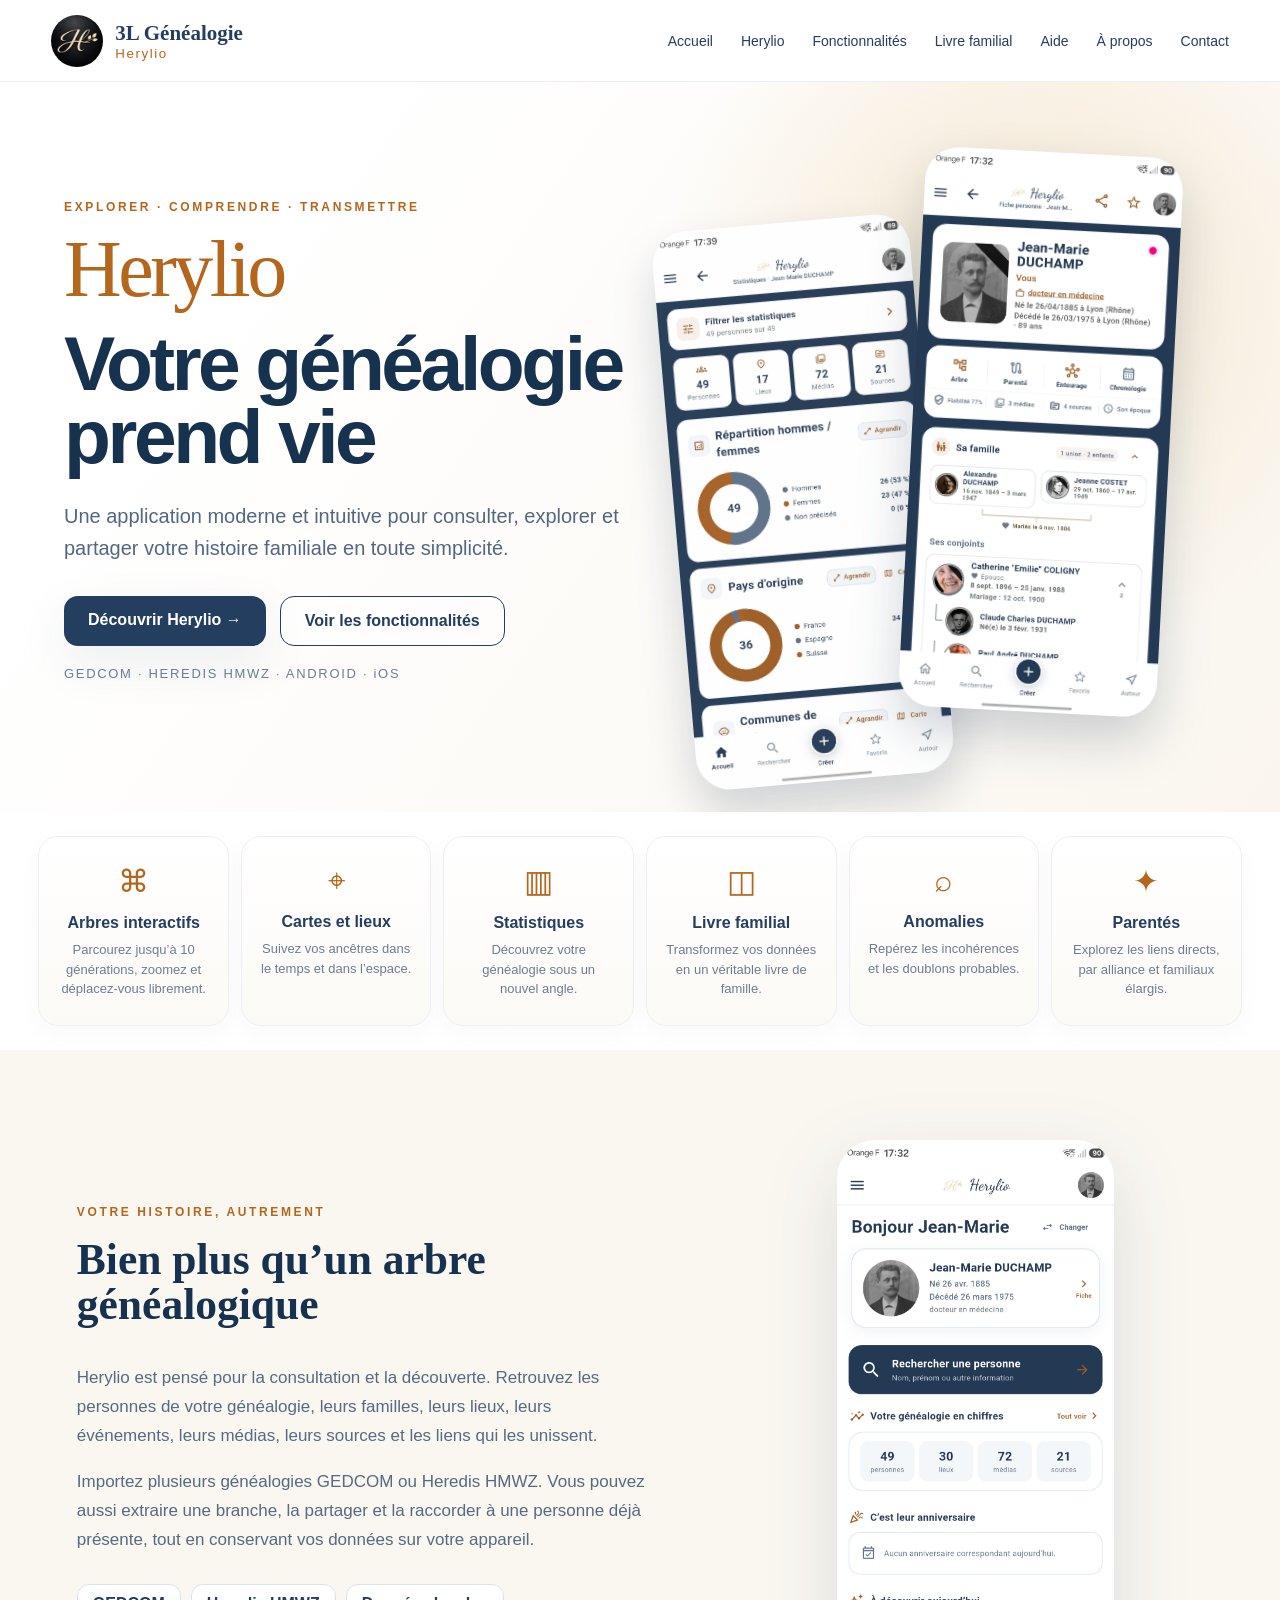
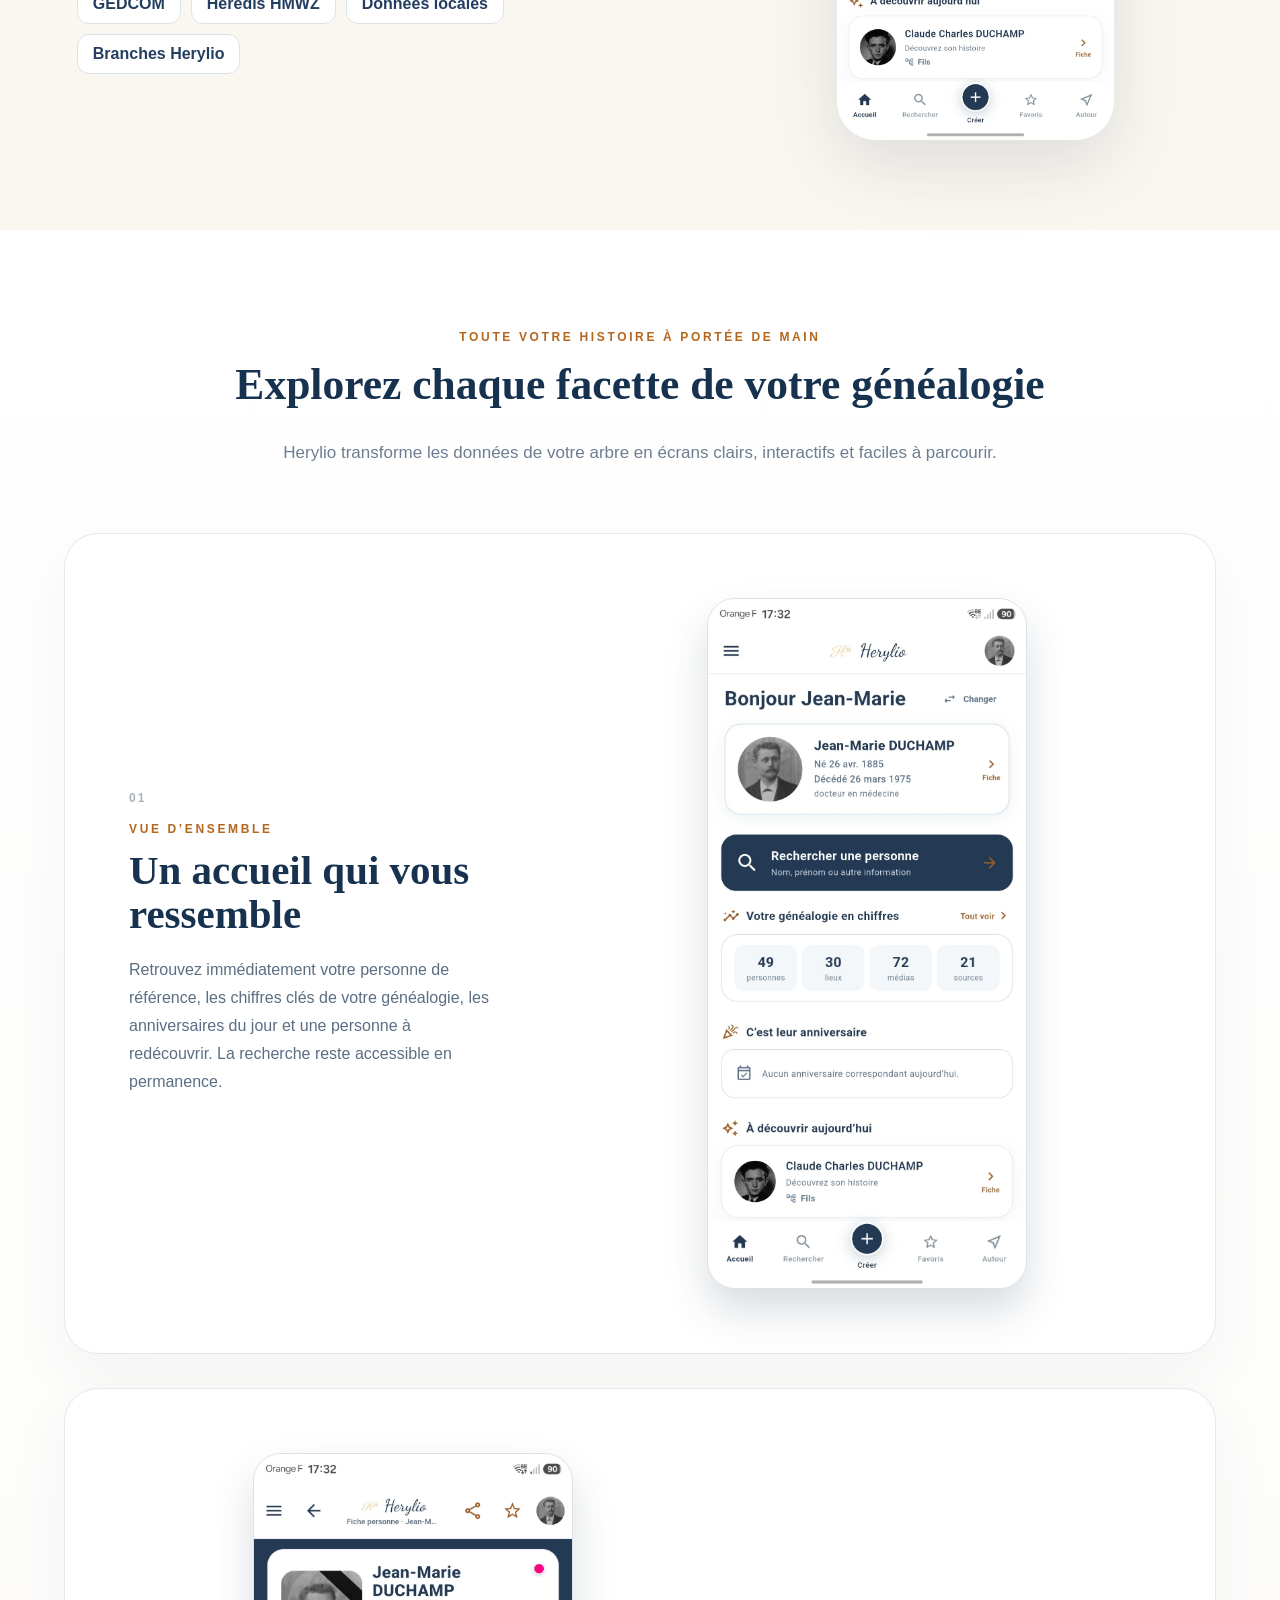
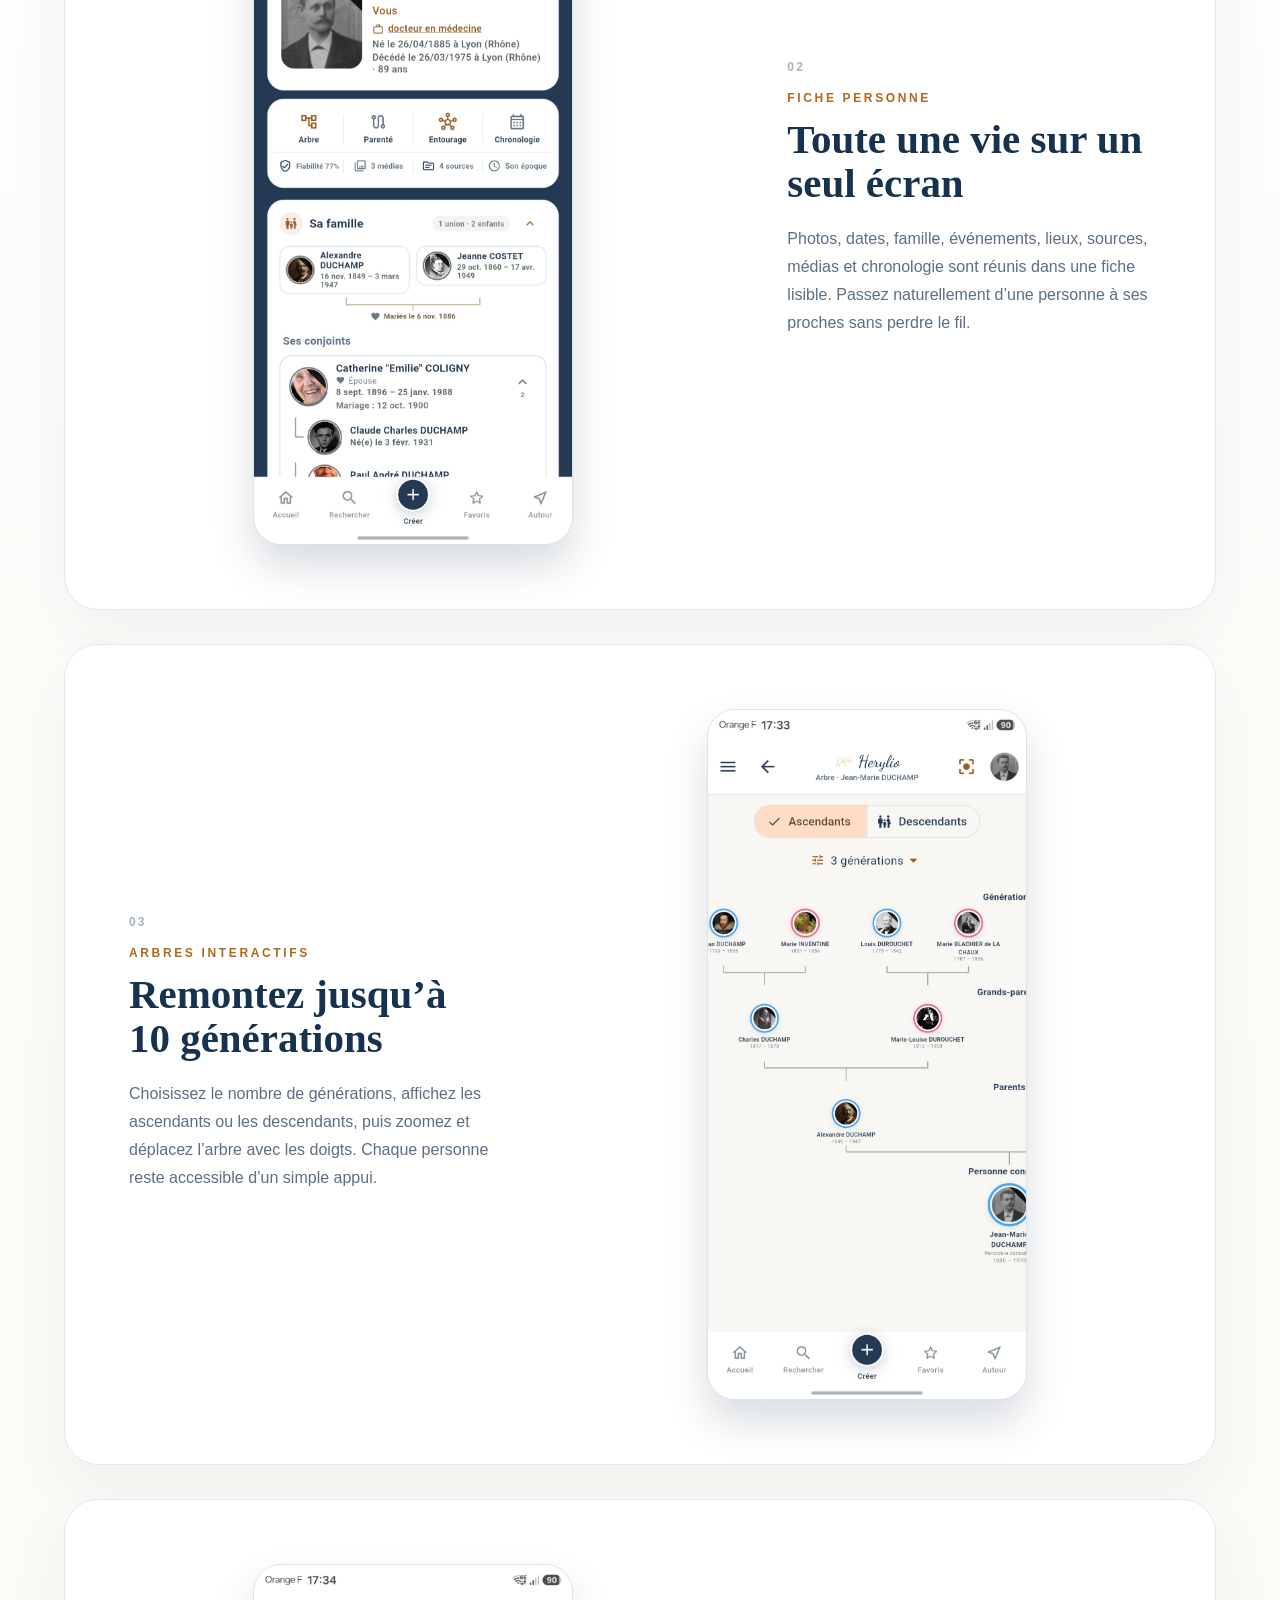
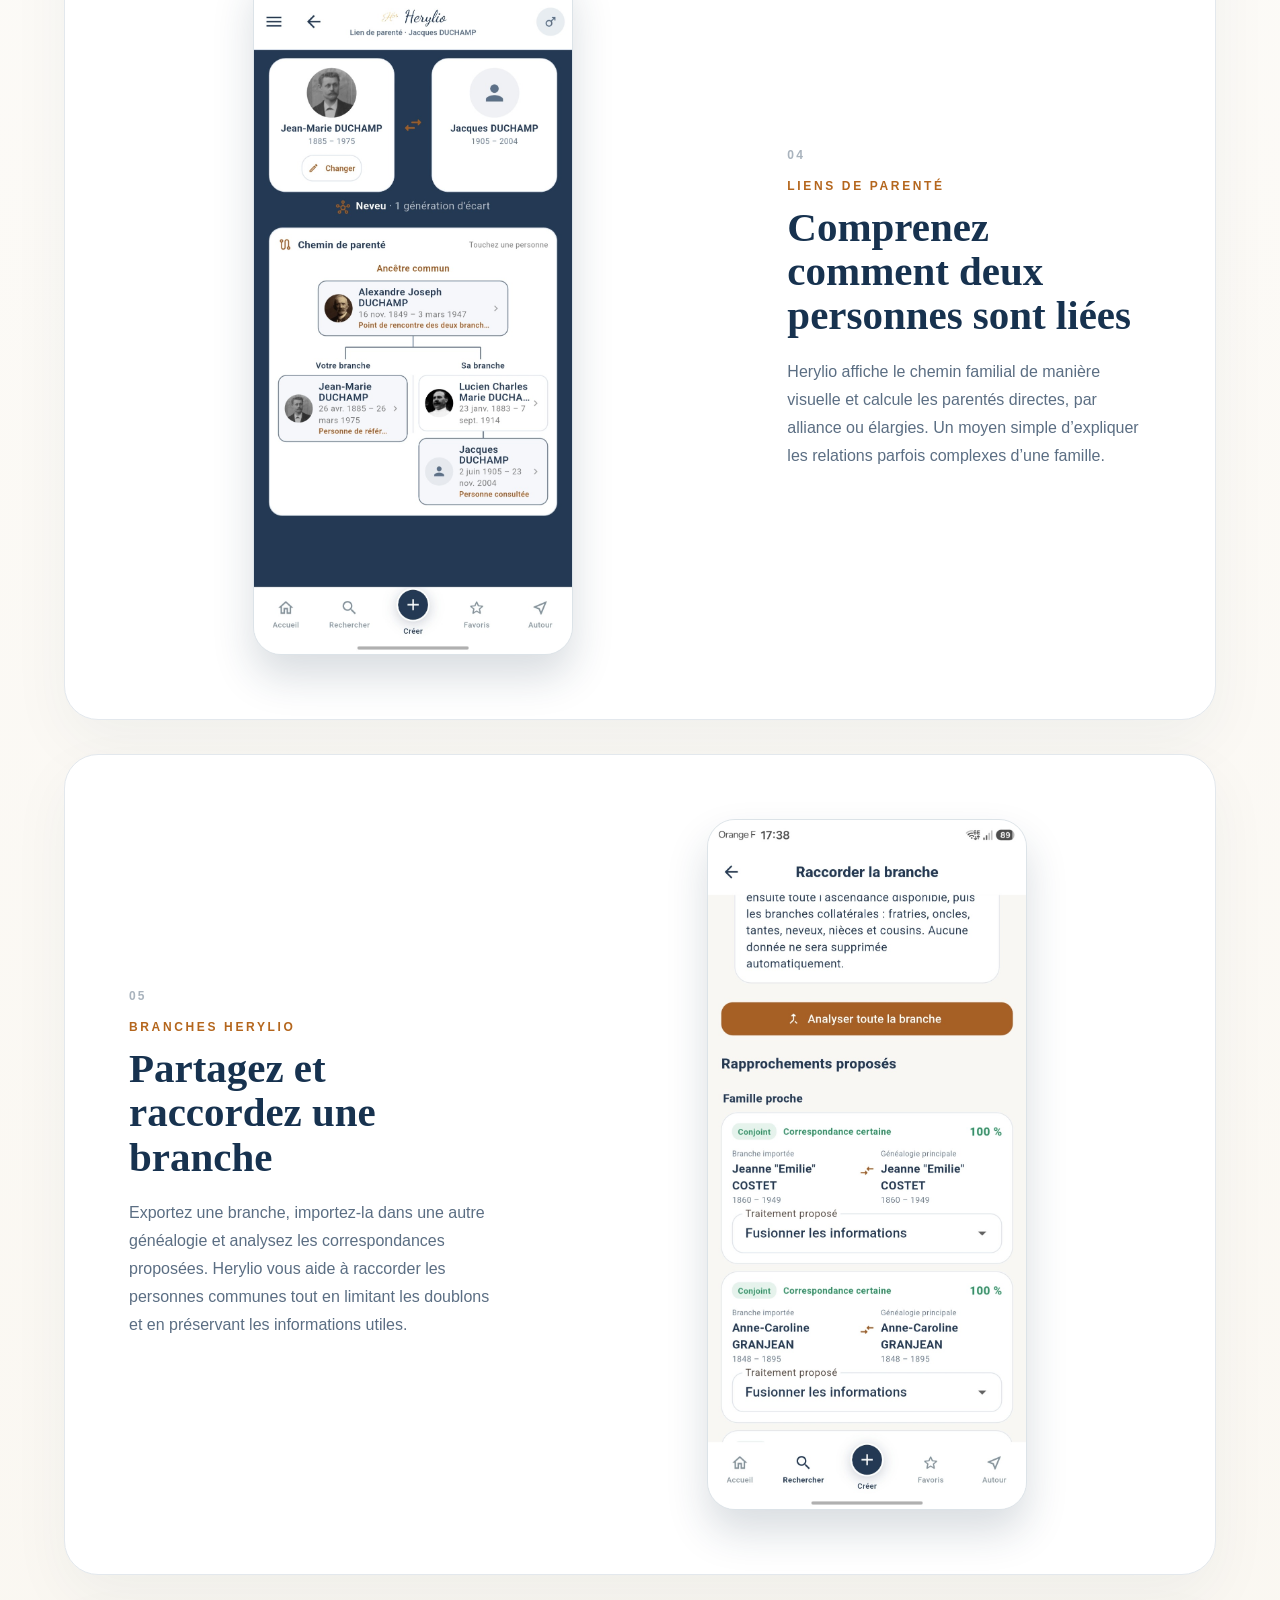
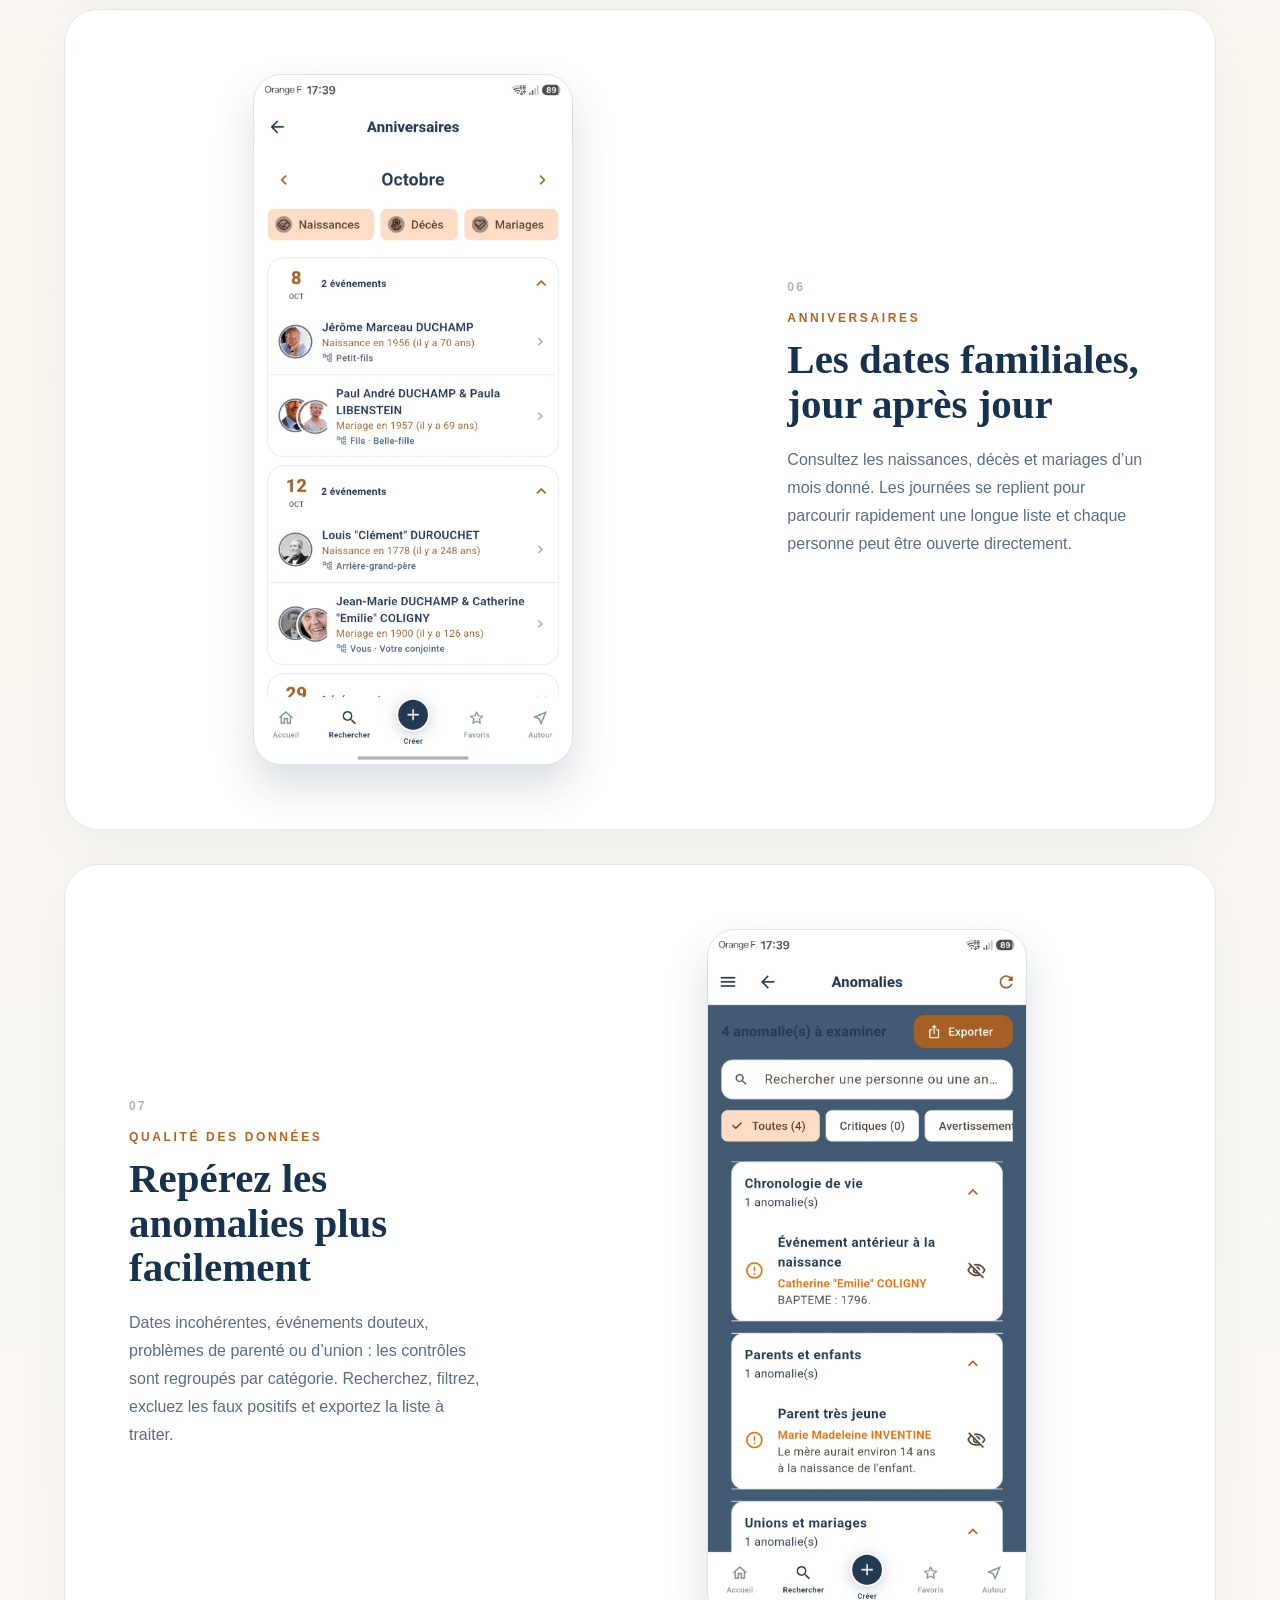
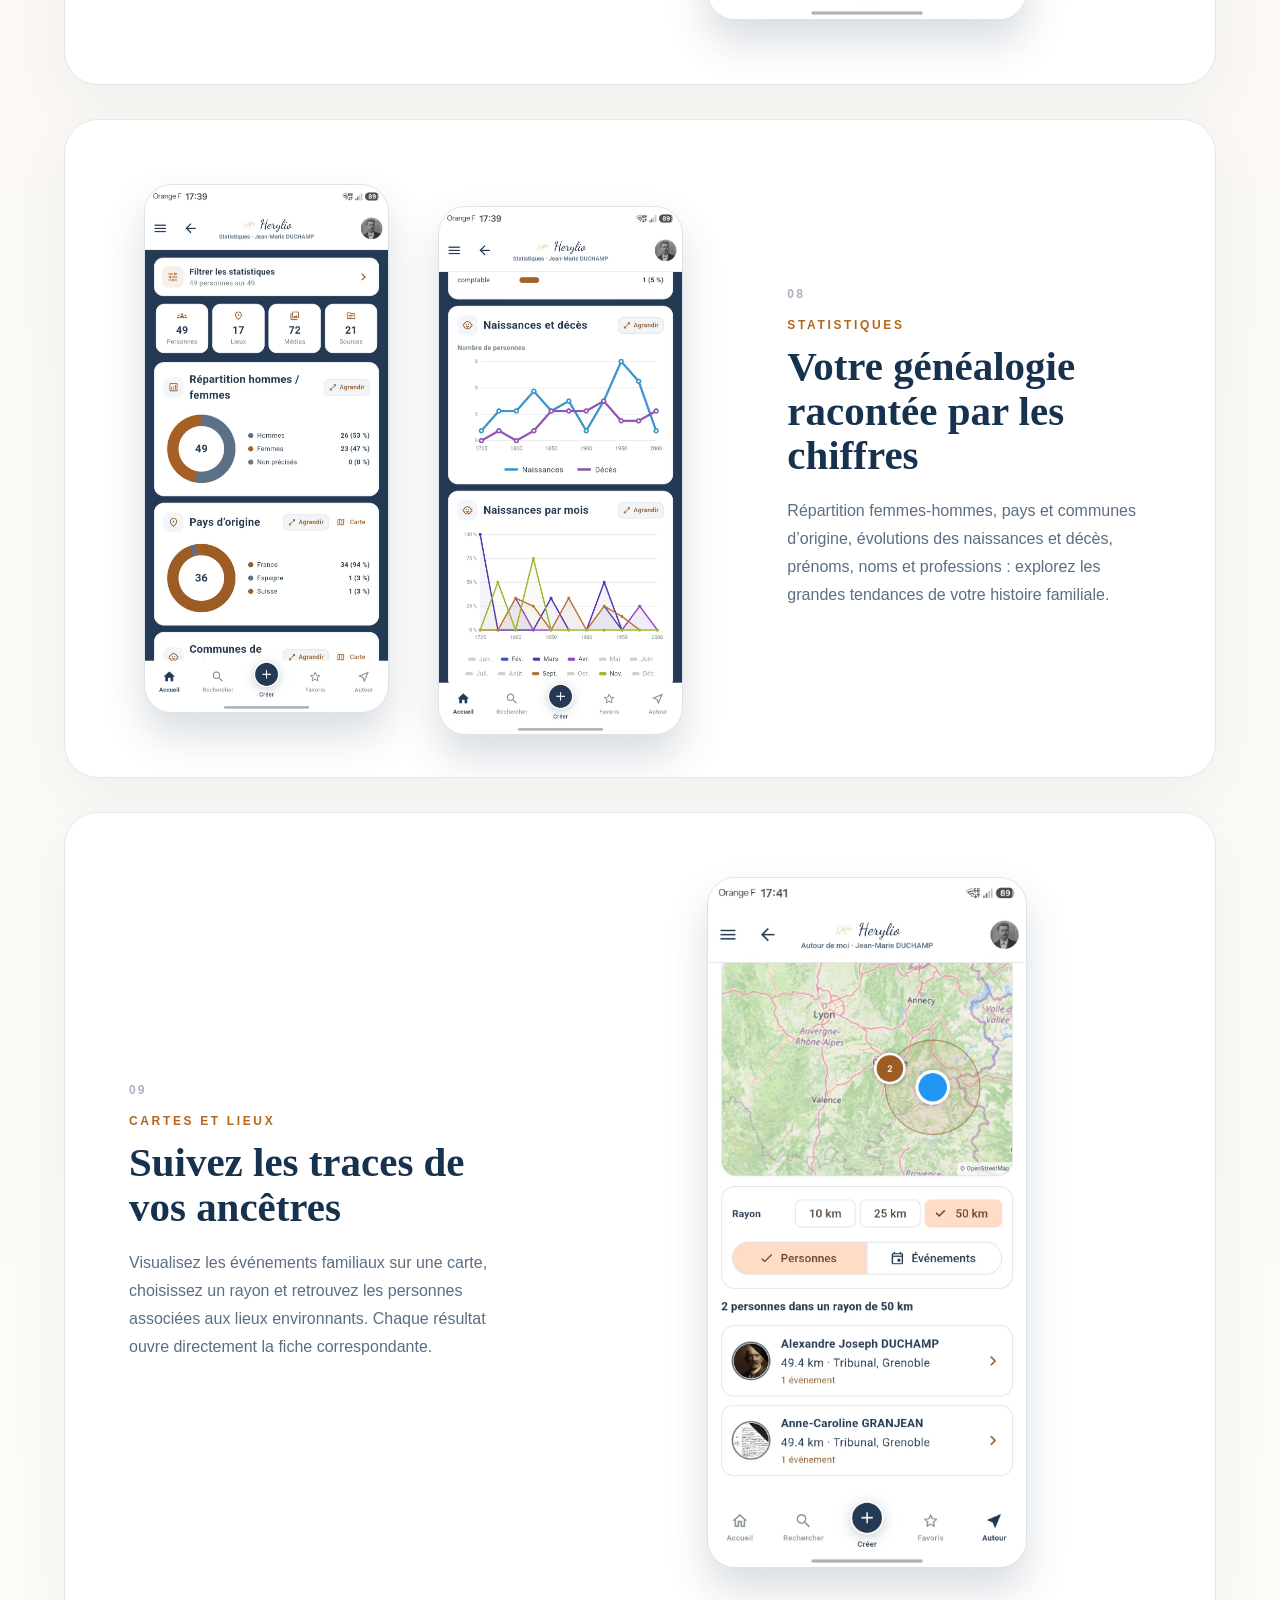
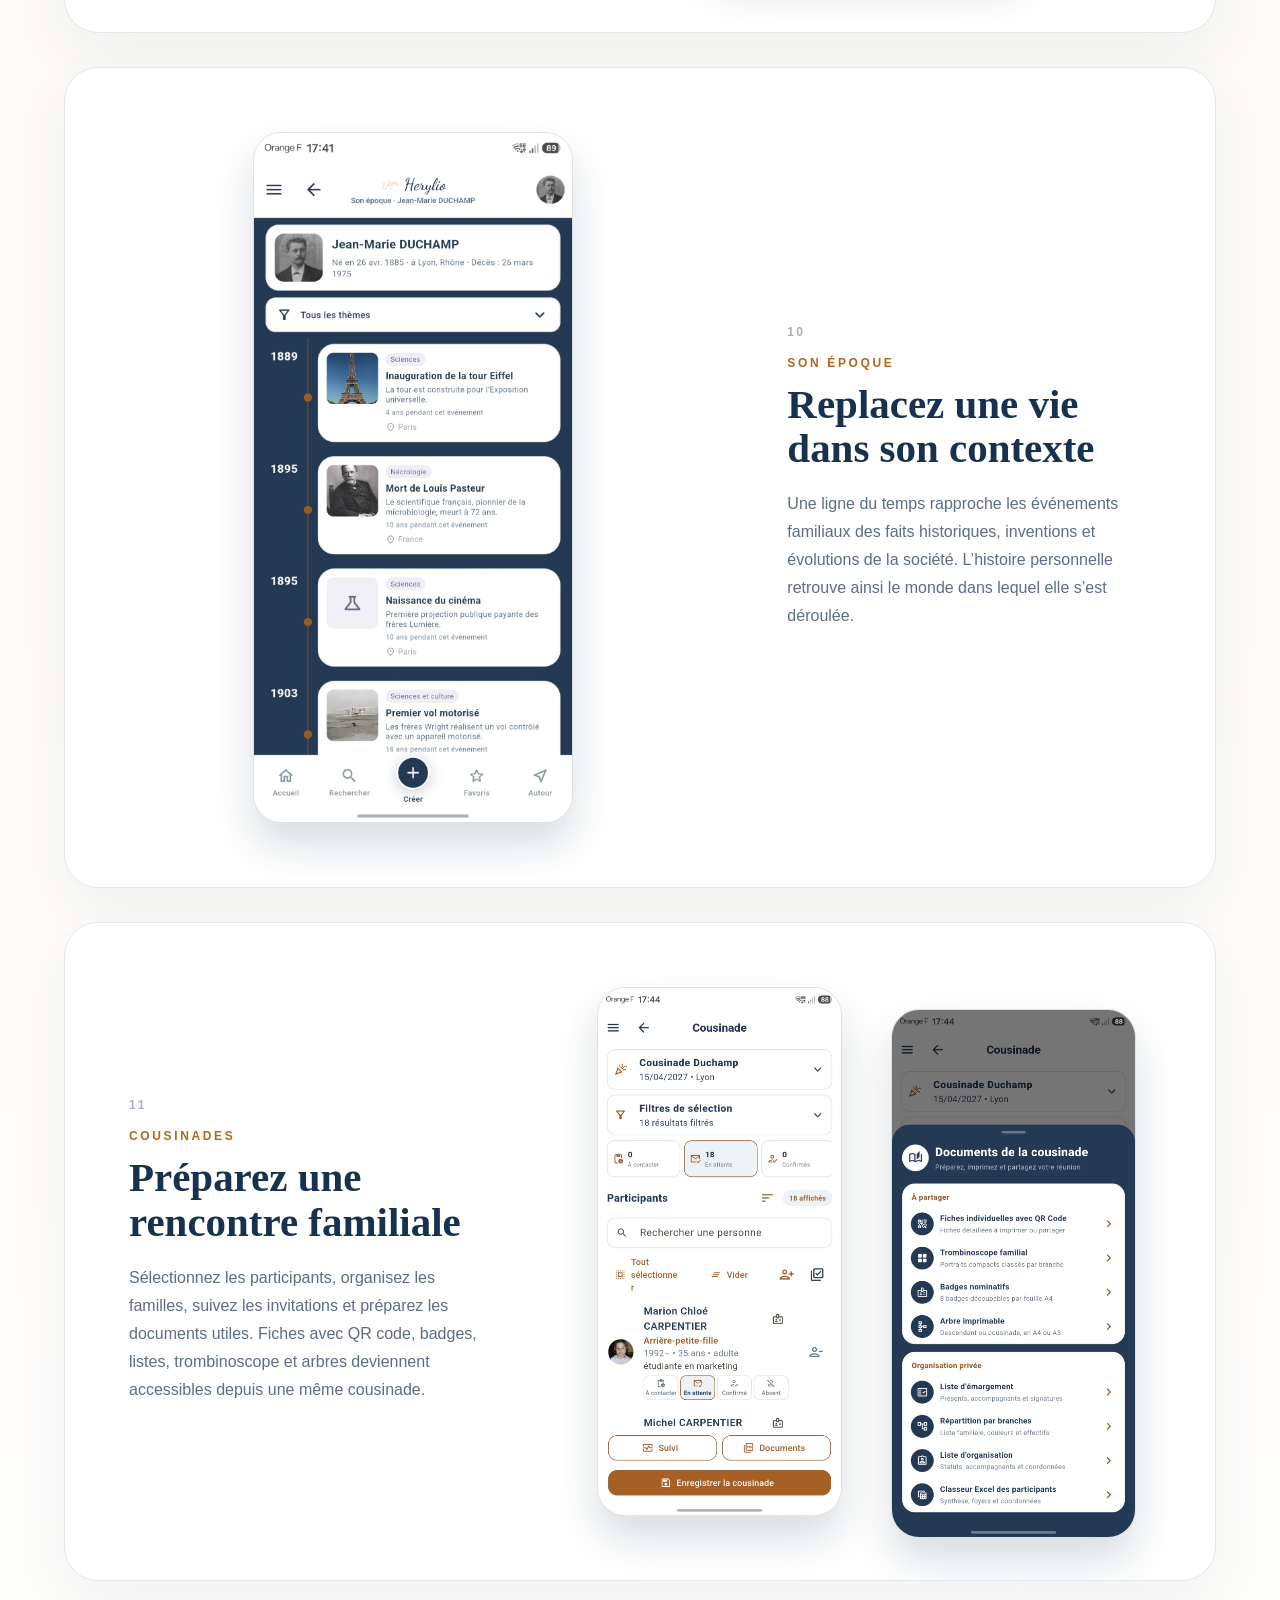
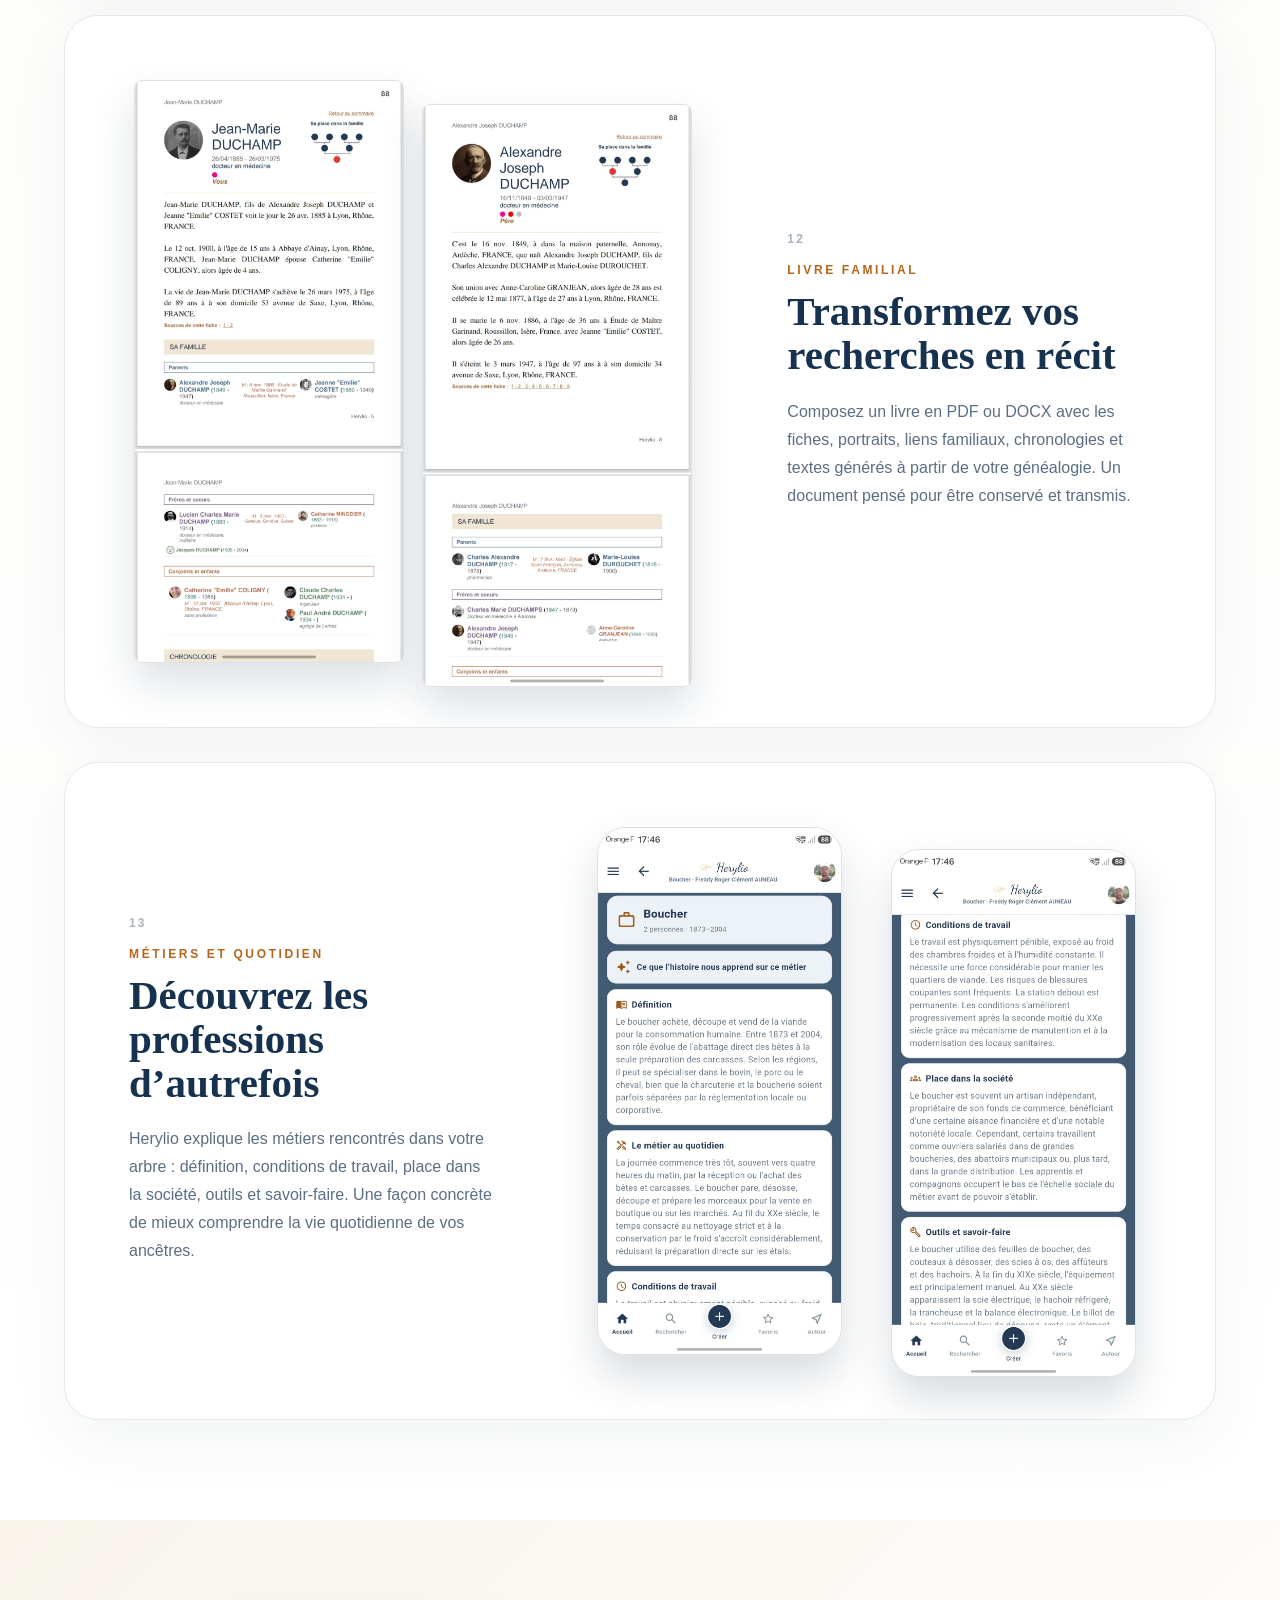
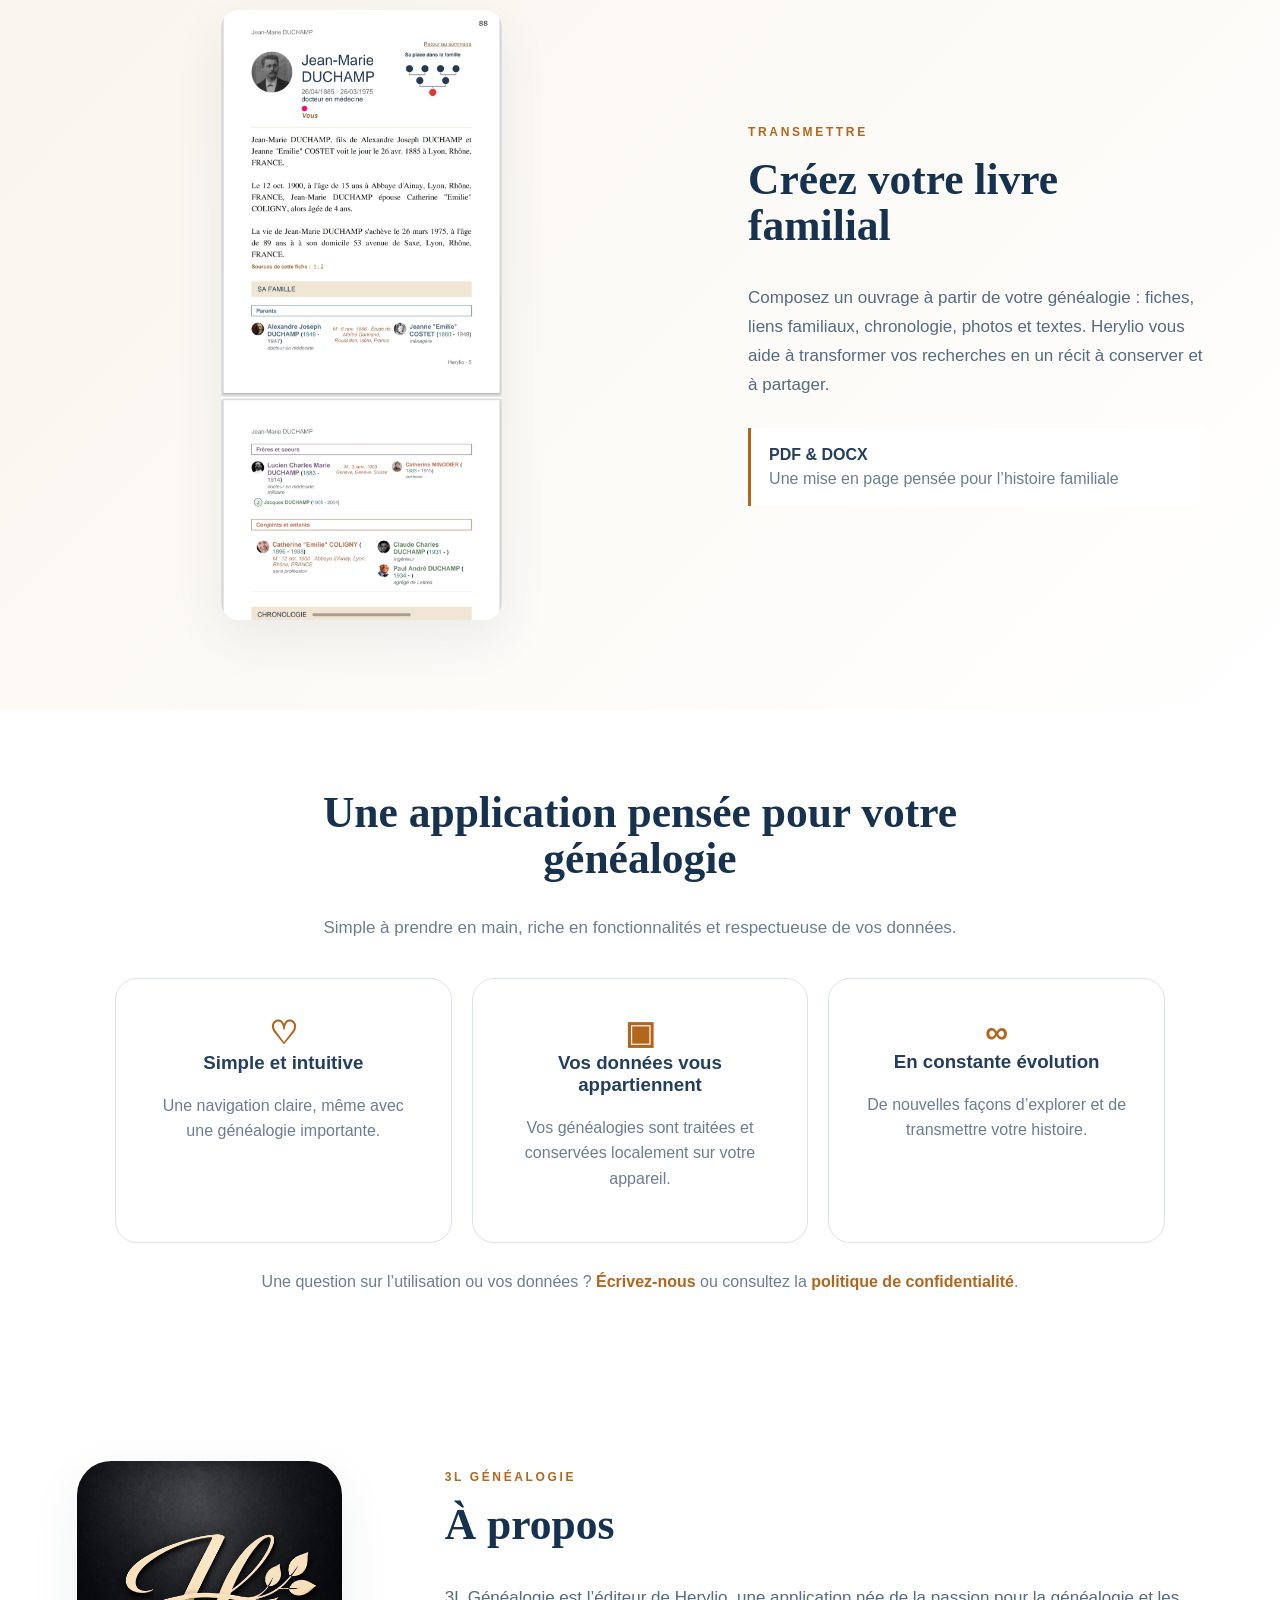
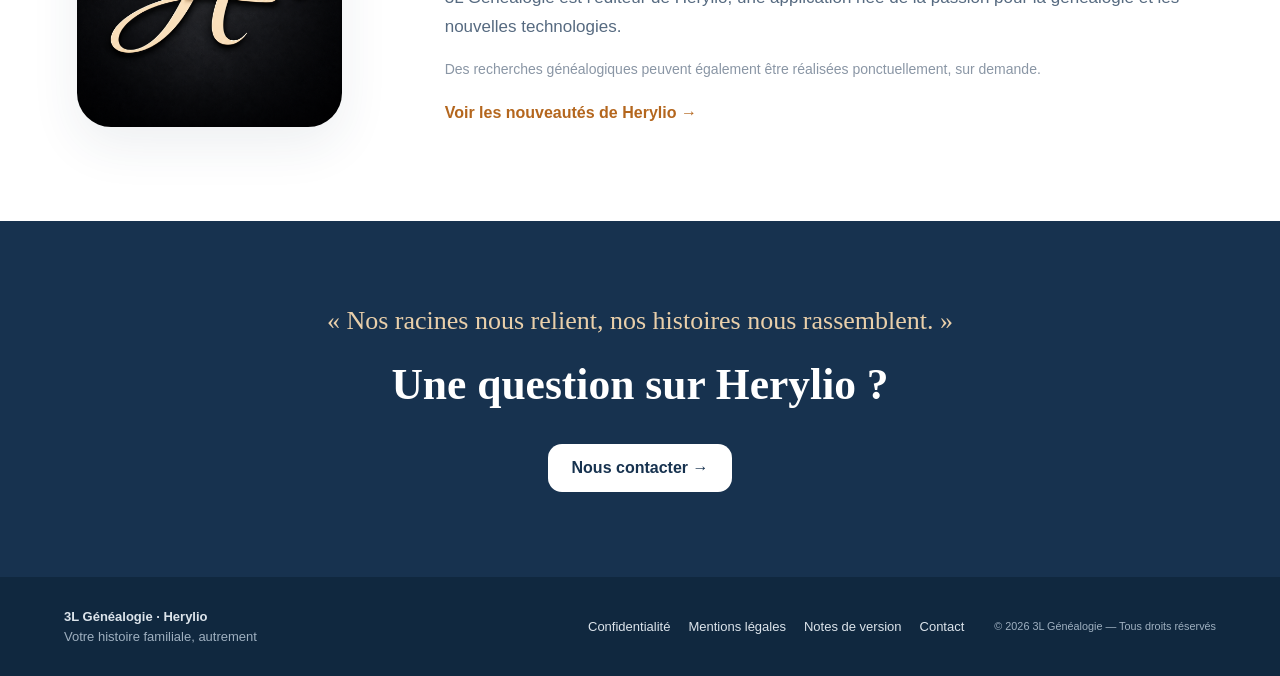
==== index.html @ d2a7dc92 "Add files via upload" ====
<!doctype html>
<html lang="fr">
<head>
  <meta charset="utf-8"><meta name="viewport" content="width=device-width,initial-scale=1">
  <meta name="description" content="Herylio, l’application mobile qui donne vie à votre généalogie, de l’import à l’exploration et au partage.">
  <title>Herylio — Votre généalogie prend vie</title><link rel="icon" type="image/png" sizes="32x32" href="assets/favicon-32.png"><link rel="apple-touch-icon" sizes="180x180" href="assets/apple-touch-icon.png"><link rel="stylesheet" href="styles.css"><link rel="stylesheet" href="legal.css"><link rel="stylesheet" href="features.css">
</head>
<body>
<header class="top"><a class="brand" href="#accueil"><img src="assets/herylio-logo.png" alt="Logo Herylio"><span><b>3L Généalogie</b><small>Herylio</small></span></a><button class="menu" type="button" aria-label="Ouvrir le menu" aria-expanded="false">☰</button><nav aria-label="Navigation principale"><a href="#accueil">Accueil</a><a href="#herylio">Herylio</a><a href="#fonctions">Fonctionnalités</a><a href="#livre">Livre familial</a><a href="#aide">Aide</a><a href="#apropos">À propos</a><a href="#contact">Contact</a></nav></header>
<main>
<section class="hero" id="accueil"><div class="hero-copy"><p class="eyebrow">EXPLORER · COMPRENDRE · TRANSMETTRE</p><h1><span>Herylio</span>Votre généalogie<br>prend vie</h1><p class="lead">Une application moderne et intuitive pour consulter, explorer et partager votre histoire familiale en toute simplicité.</p><div class="actions"><a class="btn primary" href="#herylio">Découvrir Herylio →</a><a class="btn secondary" href="#fonctions">Voir les fonctionnalités</a></div><p class="note">GEDCOM · HEREDIS HMWZ · ANDROID · iOS</p></div><div class="phones"><img class="phone back" src="assets/captures/statistiques-1.jpg" alt="Statistiques dans Herylio"><img class="phone front" src="assets/captures/fiche-personne.jpg" alt="Fiche d’une personne dans Herylio"></div></section>
<section class="features" id="fonctions"><article><i>⌘</i><h3>Arbres interactifs</h3><p>Parcourez jusqu’à 10 générations, zoomez et déplacez-vous librement.</p></article><article><i>⌖</i><h3>Cartes et lieux</h3><p>Suivez vos ancêtres dans le temps et dans l’espace.</p></article><article><i>▥</i><h3>Statistiques</h3><p>Découvrez votre généalogie sous un nouvel angle.</p></article><article><i>◫</i><h3>Livre familial</h3><p>Transformez vos données en un véritable livre de famille.</p></article><article><i>⌕</i><h3>Anomalies</h3><p>Repérez les incohérences et les doublons probables.</p></article><article><i>✦</i><h3>Parentés</h3><p>Explorez les liens directs, par alliance et familiaux élargis.</p></article></section>
<section class="intro" id="herylio"><div><p class="eyebrow">VOTRE HISTOIRE, AUTREMENT</p><h2>Bien plus qu’un arbre généalogique</h2><p>Herylio est pensé pour la consultation et la découverte. Retrouvez les personnes de votre généalogie, leurs familles, leurs lieux, leurs événements, leurs médias, leurs sources et les liens qui les unissent.</p><p>Importez plusieurs généalogies GEDCOM ou Heredis HMWZ. Vous pouvez aussi extraire une branche, la partager et la raccorder à une personne déjà présente, tout en conservant vos données sur votre appareil.</p><div class="compat"><span>GEDCOM</span><span>Heredis HMWZ</span><span>Données locales</span><span>Branches Herylio</span></div></div><img src="assets/captures/accueil.jpg" alt="Écran d’accueil de Herylio"></section>
<section class="feature-showcase" aria-labelledby="feature-title">
  <div class="section-head"><p class="eyebrow">TOUTE VOTRE HISTOIRE À PORTÉE DE MAIN</p><h2 id="feature-title">Explorez chaque facette de votre généalogie</h2><p>Herylio transforme les données de votre arbre en écrans clairs, interactifs et faciles à parcourir.</p></div>
  <div class="feature-list">
    <article class="feature-story"><div class="feature-copy"><span class="feature-number">01</span><p class="eyebrow">VUE D’ENSEMBLE</p><h3>Un accueil qui vous ressemble</h3><p>Retrouvez immédiatement votre personne de référence, les chiffres clés de votre généalogie, les anniversaires du jour et une personne à redécouvrir. La recherche reste accessible en permanence.</p></div><figure class="screen-frame"><img src="assets/captures/accueil.jpg" alt="Accueil personnalisé de Herylio" loading="lazy"></figure></article>
    <article class="feature-story reverse"><div class="feature-copy"><span class="feature-number">02</span><p class="eyebrow">FICHE PERSONNE</p><h3>Toute une vie sur un seul écran</h3><p>Photos, dates, famille, événements, lieux, sources, médias et chronologie sont réunis dans une fiche lisible. Passez naturellement d’une personne à ses proches sans perdre le fil.</p></div><figure class="screen-frame"><img src="assets/captures/fiche-personne.jpg" alt="Fiche détaillée d’une personne" loading="lazy"></figure></article>
    <article class="feature-story"><div class="feature-copy"><span class="feature-number">03</span><p class="eyebrow">ARBRES INTERACTIFS</p><h3>Remontez jusqu’à 10 générations</h3><p>Choisissez le nombre de générations, affichez les ascendants ou les descendants, puis zoomez et déplacez l’arbre avec les doigts. Chaque personne reste accessible d’un simple appui.</p></div><figure class="screen-frame"><img src="assets/captures/arbre.jpg" alt="Arbre ascendant interactif" loading="lazy"></figure></article>
    <article class="feature-story reverse"><div class="feature-copy"><span class="feature-number">04</span><p class="eyebrow">LIENS DE PARENTÉ</p><h3>Comprenez comment deux personnes sont liées</h3><p>Herylio affiche le chemin familial de manière visuelle et calcule les parentés directes, par alliance ou élargies. Un moyen simple d’expliquer les relations parfois complexes d’une famille.</p></div><figure class="screen-frame"><img src="assets/captures/parente.jpg" alt="Chemin de parenté entre deux personnes" loading="lazy"></figure></article>
    <article class="feature-story"><div class="feature-copy"><span class="feature-number">05</span><p class="eyebrow">BRANCHES HERYLIO</p><h3>Partagez et raccordez une branche</h3><p>Exportez une branche, importez-la dans une autre généalogie et analysez les correspondances proposées. Herylio vous aide à raccorder les personnes communes tout en limitant les doublons et en préservant les informations utiles.</p></div><figure class="screen-frame"><img src="assets/captures/branches.jpg" alt="Analyse et raccordement d’une branche Herylio" loading="lazy"></figure></article>
    <article class="feature-story reverse"><div class="feature-copy"><span class="feature-number">06</span><p class="eyebrow">ANNIVERSAIRES</p><h3>Les dates familiales, jour après jour</h3><p>Consultez les naissances, décès et mariages d’un mois donné. Les journées se replient pour parcourir rapidement une longue liste et chaque personne peut être ouverte directement.</p></div><figure class="screen-frame"><img src="assets/captures/anniversaires.jpg" alt="Calendrier mensuel des anniversaires généalogiques" loading="lazy"></figure></article>
    <article class="feature-story"><div class="feature-copy"><span class="feature-number">07</span><p class="eyebrow">QUALITÉ DES DONNÉES</p><h3>Repérez les anomalies plus facilement</h3><p>Dates incohérentes, événements douteux, problèmes de parenté ou d’union : les contrôles sont regroupés par catégorie. Recherchez, filtrez, excluez les faux positifs et exportez la liste à traiter.</p></div><figure class="screen-frame"><img src="assets/captures/anomalies.jpg" alt="Détection des anomalies généalogiques" loading="lazy"></figure></article>
    <article class="feature-story reverse"><div class="feature-copy"><span class="feature-number">08</span><p class="eyebrow">STATISTIQUES</p><h3>Votre généalogie racontée par les chiffres</h3><p>Répartition femmes-hommes, pays et communes d’origine, évolutions des naissances et décès, prénoms, noms et professions : explorez les grandes tendances de votre histoire familiale.</p></div><div class="screen-pair"><figure class="screen-frame"><img src="assets/captures/statistiques-1.jpg" alt="Statistiques générales de la généalogie" loading="lazy"></figure><figure class="screen-frame"><img src="assets/captures/statistiques-2.jpg" alt="Graphiques des naissances et décès" loading="lazy"></figure></div></article>
    <article class="feature-story"><div class="feature-copy"><span class="feature-number">09</span><p class="eyebrow">CARTES ET LIEUX</p><h3>Suivez les traces de vos ancêtres</h3><p>Visualisez les événements familiaux sur une carte, choisissez un rayon et retrouvez les personnes associées aux lieux environnants. Chaque résultat ouvre directement la fiche correspondante.</p></div><figure class="screen-frame"><img src="assets/captures/carte.jpg" alt="Carte des lieux et personnes de la généalogie" loading="lazy"></figure></article>
    <article class="feature-story reverse"><div class="feature-copy"><span class="feature-number">10</span><p class="eyebrow">SON ÉPOQUE</p><h3>Replacez une vie dans son contexte</h3><p>Une ligne du temps rapproche les événements familiaux des faits historiques, inventions et évolutions de la société. L’histoire personnelle retrouve ainsi le monde dans lequel elle s’est déroulée.</p></div><figure class="screen-frame"><img src="assets/captures/epoque.jpg" alt="Chronologie historique autour d’une personne" loading="lazy"></figure></article>
    <article class="feature-story"><div class="feature-copy"><span class="feature-number">11</span><p class="eyebrow">COUSINADES</p><h3>Préparez une rencontre familiale</h3><p>Sélectionnez les participants, organisez les familles, suivez les invitations et préparez les documents utiles. Fiches avec QR code, badges, listes, trombinoscope et arbres deviennent accessibles depuis une même cousinade.</p></div><div class="screen-pair"><figure class="screen-frame"><img src="assets/captures/cousinade.jpg" alt="Sélection des participants d’une cousinade" loading="lazy"></figure><figure class="screen-frame"><img src="assets/captures/documents-cousinade.jpg" alt="Documents disponibles pour une cousinade" loading="lazy"></figure></div></article>
    <article class="feature-story reverse"><div class="feature-copy"><span class="feature-number">12</span><p class="eyebrow">LIVRE FAMILIAL</p><h3>Transformez vos recherches en récit</h3><p>Composez un livre en PDF ou DOCX avec les fiches, portraits, liens familiaux, chronologies et textes générés à partir de votre généalogie. Un document pensé pour être conservé et transmis.</p></div><div class="document-pair"><figure class="document-frame"><img src="assets/captures/livre-1.jpg" alt="Page d’un livre familial Herylio" loading="lazy"></figure><figure class="document-frame"><img src="assets/captures/livre-2.jpg" alt="Seconde page d’un livre familial Herylio" loading="lazy"></figure></div></article>
    <article class="feature-story"><div class="feature-copy"><span class="feature-number">13</span><p class="eyebrow">MÉTIERS ET QUOTIDIEN</p><h3>Découvrez les professions d’autrefois</h3><p>Herylio explique les métiers rencontrés dans votre arbre : définition, conditions de travail, place dans la société, outils et savoir-faire. Une façon concrète de mieux comprendre la vie quotidienne de vos ancêtres.</p></div><div class="screen-pair"><figure class="screen-frame"><img src="assets/captures/metier-1.jpg" alt="Histoire d’un métier ancestral" loading="lazy"></figure><figure class="screen-frame"><img src="assets/captures/metier-2.jpg" alt="Conditions de travail et outils d’un métier" loading="lazy"></figure></div></article>
  </div>
</section>
<section class="book" id="livre"><img src="assets/captures/livre-1.jpg" alt="Livre familial créé avec Herylio"><div><p class="eyebrow">TRANSMETTRE</p><h2>Créez votre livre familial</h2><p>Composez un ouvrage à partir de votre généalogie : fiches, liens familiaux, chronologie, photos et textes. Herylio vous aide à transformer vos recherches en un récit à conserver et à partager.</p><div class="mini"><b>PDF &amp; DOCX</b><span>Une mise en page pensée pour l’histoire familiale</span></div></div></section>
<section class="values" id="aide"><div><h2>Une application pensée pour votre généalogie</h2><p>Simple à prendre en main, riche en fonctionnalités et respectueuse de vos données.</p></div><div class="value-grid"><article><b>♡</b><h3>Simple et intuitive</h3><p>Une navigation claire, même avec une généalogie importante.</p></article><article><b>▣</b><h3>Vos données vous appartiennent</h3><p>Vos généalogies sont traitées et conservées localement sur votre appareil.</p></article><article><b>∞</b><h3>En constante évolution</h3><p>De nouvelles façons d’explorer et de transmettre votre histoire.</p></article></div><p class="help-link">Une question sur l’utilisation ou vos données ? <a href="mailto:contact@3l-genealogie.fr">Écrivez-nous</a> ou consultez la <a href="confidentialite.html">politique de confidentialité</a>.</p></section>
<section class="about" id="apropos"><div class="mark"><img src="assets/herylio-logo.png" alt="Logo Herylio"></div><div><p class="eyebrow">3L GÉNÉALOGIE</p><h2>À propos</h2><p>3L Généalogie est l’éditeur de Herylio, une application née de la passion pour la généalogie et les nouvelles technologies.</p><p class="muted">Des recherches généalogiques peuvent également être réalisées ponctuellement, sur demande.</p><a class="text-link" href="notes-version.html">Voir les nouveautés de Herylio →</a></div></section>
<section class="contact" id="contact"><p>« Nos racines nous relient, nos histoires nous rassemblent. »</p><h2>Une question sur Herylio ?</h2><a class="btn light" href="mailto:contact@3l-genealogie.fr">Nous contacter →</a></section>
</main>
<footer><div><b>3L Généalogie · Herylio</b><span>Votre histoire familiale, autrement</span></div><div><a href="confidentialite.html">Confidentialité</a><a href="mentions-legales.html">Mentions légales</a><a href="notes-version.html">Notes de version</a><a href="mailto:contact@3l-genealogie.fr">Contact</a></div><small>© 2026 3L Généalogie — Tous droits réservés</small></footer><script src="script.js"></script>
</body></html>
---- styles.css ----
:root{--navy:#243e60;--navy2:#17324f;--copper:#b4661d;--gold:#d9ad68;--cream:#faf7f1;--line:#dbe3ea;--muted:#6d7d91;--white:#fff;--shadow:0 18px 50px #233b5615}*{box-sizing:border-box}html{scroll-behavior:smooth}body{margin:0;color:var(--navy);font-family:Inter,Segoe UI,Arial,sans-serif;background:#fff}h1,h2,h3,p{margin-top:0}h2{font-family:Georgia,serif;font-size:clamp(2rem,3.4vw,3.3rem);line-height:1.05;color:var(--navy2)}a{text-decoration:none;color:inherit}.top{height:82px;display:flex;align-items:center;padding:0 max(4vw,24px);gap:36px;border-bottom:1px solid #edf0f3;background:#fffc;backdrop-filter:blur(12px);position:sticky;top:0;z-index:20}.brand{display:flex;align-items:center;gap:12px;margin-right:auto}.brand img{width:52px;height:52px;object-fit:cover;border-radius:50%}.brand span{display:grid}.brand b{font-family:Georgia,serif;font-size:21px}.brand small{color:var(--copper);letter-spacing:.12em}.top nav{display:flex;gap:28px;font-size:14px}.top nav a:hover{color:var(--copper)}.menu{display:none;border:0;background:none;font-size:24px;color:var(--navy)}.hero{min-height:670px;padding:70px max(5vw,32px);display:grid;grid-template-columns:1.02fr .98fr;align-items:center;overflow:hidden;background:radial-gradient(circle at 80% 30%,#f4e6ce 0,transparent 32%),linear-gradient(125deg,#fff 20%,#faf6ef 100%)}.hero-copy{max-width:680px}.eyebrow{font-size:12px;font-weight:800;letter-spacing:.22em;color:var(--copper);margin-bottom:18px}.hero h1{font-size:clamp(3.2rem,6vw,6.2rem);line-height:.94;letter-spacing:-.045em;margin-bottom:28px;color:var(--navy2)}.hero h1 span{display:block;font-family:cursive;font-weight:500;color:var(--copper);font-size:1.04em;margin-bottom:20px}.lead{font-size:20px;line-height:1.6;max-width:610px;color:#53677f}.actions{display:flex;gap:14px;flex-wrap:wrap;margin:32px 0 20px}.btn{display:inline-flex;padding:15px 24px;border-radius:14px;font-weight:750;transition:.2s}.primary{background:var(--navy);color:white;box-shadow:var(--shadow)}.primary:hover{transform:translateY(-2px);background:var(--navy2)}.secondary{border:1px solid var(--navy);background:#fff9}.note{font-size:13px;letter-spacing:.13em;color:var(--muted)}.phones{height:590px;position:relative}.phone{position:absolute;height:560px;border-radius:34px;filter:drop-shadow(0 24px 25px #18324b35)}.phone.front{right:8%;top:0;transform:rotate(3deg);z-index:2}.phone.back{left:4%;top:70px;transform:rotate(-5deg);opacity:.97}.features{display:grid;grid-template-columns:repeat(6,1fr);gap:12px;padding:24px max(3vw,20px);background:#fff}.features article{padding:26px 18px;border:1px solid #edf0f3;border-radius:20px;text-align:center;background:linear-gradient(#fff,#fcfaf6);box-shadow:0 8px 25px #20395408}.features i{font-style:normal;font-size:31px;color:var(--copper)}.features h3{font-size:16px;margin:14px 0 8px}.features p{font-size:13px;line-height:1.5;color:var(--muted);margin:0}.intro,.book,.about{padding:90px max(6vw,34px);display:grid;grid-template-columns:1fr .8fr;gap:8vw;align-items:center}.intro{background:var(--cream)}.intro>div{max-width:680px}.intro p:not(.eyebrow),.book p:not(.eyebrow),.about p:not(.eyebrow){font-size:17px;line-height:1.7;color:#566a80}.intro>img{height:600px;justify-self:center;filter:drop-shadow(0 24px 35px #1d344b22);border-radius:38px}.compat{display:flex;gap:10px;flex-wrap:wrap;margin-top:30px}.compat span{padding:10px 15px;background:white;border:1px solid var(--line);border-radius:12px;font-weight:700}.showcase{padding:90px max(4vw,28px);background:#fff}.section-head{text-align:center;max-width:720px;margin:0 auto 45px}.section-head>p:last-child{color:var(--muted);font-size:17px}.shots{display:flex;justify-content:center;gap:28px;overflow:auto;padding:10px 15px 35px}.shots figure{margin:0;min-width:220px;text-align:center}.shots img{height:470px;max-width:100%;border-radius:28px;box-shadow:var(--shadow)}.shots figcaption{margin-top:14px;font-weight:700}.book{background:linear-gradient(135deg,#f9f5ed,#fff)}.book>img{height:610px;justify-self:center;box-shadow:var(--shadow);border-radius:18px}.mini{display:grid;gap:6px;margin-top:28px;padding:18px;border-left:3px solid var(--copper);background:#fff}.mini span{color:var(--muted)}.values{padding:80px max(5vw,30px);background:#fff;text-align:center}.values>div:first-child{max-width:760px;margin:auto}.values>div:first-child p{color:var(--muted);font-size:17px}.value-grid{display:grid;grid-template-columns:repeat(3,1fr);gap:20px;max-width:1050px;margin:40px auto 0}.value-grid article{padding:35px;border:1px solid var(--line);border-radius:22px}.value-grid b{font-size:32px;color:var(--copper)}.value-grid p{color:var(--muted);line-height:1.6}.about{grid-template-columns:.35fr 1fr}.mark img{width:min(300px,100%);border-radius:34px;box-shadow:var(--shadow)}.muted{font-size:14px!important;color:#8a96a5!important}.contact{padding:85px 25px;text-align:center;background:var(--navy2);color:white}.contact p{font-family:cursive;font-size:26px;color:#e9cfaa}.contact h2{color:white}.light{background:white;color:var(--navy2)}footer{padding:32px max(5vw,30px);background:#10283f;color:#dce4eb;display:grid;grid-template-columns:1fr auto auto;align-items:center;gap:30px;font-size:13px}footer>div:first-child{display:grid;gap:5px}footer>div:nth-child(2){display:flex;gap:18px}footer span,footer small{color:#9fb0c0}@media(max-width:900px){.top nav{display:none}.top nav.open{display:flex;position:absolute;top:82px;left:0;right:0;background:white;padding:24px;flex-direction:column;box-shadow:var(--shadow)}.menu{display:block}.hero{grid-template-columns:1fr;padding-top:45px}.phones{height:510px;margin-top:35px}.phone{height:470px}.features{grid-template-columns:repeat(2,1fr)}.intro,.book,.about{grid-template-columns:1fr}.intro>img,.book>img{height:auto;max-height:580px;max-width:100%}.about{grid-template-columns:1fr}.mark img{width:180px}.value-grid{grid-template-columns:1fr}footer{grid-template-columns:1fr;text-align:center}footer>div:nth-child(2){justify-content:center}}@media(max-width:520px){.top{height:68px}.brand img{width:42px;height:42px}.brand b{font-size:17px}.top nav.open{top:68px}.hero{padding:45px 20px}.hero h1{font-size:3.35rem}.lead{font-size:17px}.phones{height:420px}.phone{height:390px}.phone.back{left:-4%}.phone.front{right:-2%}.features{grid-template-columns:1fr 1fr;padding:14px}.features article{padding:20px 10px}.intro,.book,.about,.showcase{padding:65px 20px}.shots{justify-content:flex-start}.shots img{height:410px}.contact p{font-size:21px}}
---- legal.css ----
.top nav a:hover,.back-link:hover,footer a:hover{color:var(--copper)}
.menu{cursor:pointer}
.help-link{margin:30px auto 0;color:var(--muted)}
.help-link a,.text-link,.legal-card a{color:var(--copper);font-weight:700}
.text-link{display:inline-block;margin-top:8px}
footer>div:nth-child(2){flex-wrap:wrap;justify-content:center}
footer [aria-current=page]{color:var(--gold)}
.back-link{font-size:14px;font-weight:700}
.legal-page{background:var(--cream)}
.legal-main{width:min(920px,calc(100% - 40px));margin:0 auto;padding:70px 0 90px}
.legal-heading{text-align:center;margin-bottom:38px}
.legal-heading h1{font-family:Georgia,serif;font-size:clamp(2.5rem,6vw,4.6rem);line-height:1;margin:0 0 16px;color:var(--navy2)}
.legal-heading>p:last-child{color:var(--muted)}
.legal-card,.release-card{background:#fff;border:1px solid var(--line);border-radius:22px;padding:clamp(24px,4vw,38px);margin-bottom:18px;box-shadow:0 8px 25px #20395408}
.legal-card h2,.release-card h2{font-size:clamp(1.35rem,3vw,2rem);margin-bottom:18px}
.legal-card p{line-height:1.75;color:#566a80}
.legal-card p:last-child{margin-bottom:0}
.release-label{display:inline-block;padding:7px 12px;margin-bottom:18px;border-radius:20px;background:#f4e6ce;color:var(--copper);font-size:12px;font-weight:800;letter-spacing:.06em}
.release-card ul{margin:0;padding:0;list-style:none;display:grid;gap:13px}
.release-card li{position:relative;padding-left:30px;line-height:1.55;color:#566a80}
.release-card li::before{content:'✓';position:absolute;left:0;top:0;color:var(--copper);font-weight:900}
@media(max-width:520px){.legal-main{width:min(100% - 28px,920px);padding:45px 0 65px}.back-link{font-size:12px}.legal-page footer{grid-template-columns:1fr}.legal-page footer>div:nth-child(2){display:grid;gap:12px}}
---- features.css ----
.feature-showcase{padding:100px max(5vw,28px);background:linear-gradient(180deg,#fff 0,#faf7f1 45%,#fff 100%)}
.feature-showcase>.section-head{max-width:820px;margin-bottom:70px}
.feature-list{display:grid;gap:34px;max-width:1240px;margin:0 auto}
.feature-story{display:grid;grid-template-columns:minmax(300px,.78fr) minmax(280px,1.22fr);align-items:center;gap:clamp(34px,7vw,100px);padding:clamp(30px,5vw,64px);border:1px solid #e3e8ed;border-radius:34px;background:#fff;box-shadow:0 22px 60px #17324f0d;overflow:hidden}
.feature-story.reverse{grid-template-columns:minmax(280px,1.22fr) minmax(300px,.78fr)}
.feature-story.reverse .feature-copy{order:2}
.feature-story.reverse>.screen-frame,.feature-story.reverse>.screen-pair,.feature-story.reverse>.document-pair{order:1}
.feature-copy{max-width:520px}
.feature-copy h3{font-family:Georgia,serif;font-size:clamp(1.8rem,3.2vw,3rem);line-height:1.08;color:var(--navy2);margin:0 0 20px}
.feature-copy>p:last-child{font-size:16px;line-height:1.75;color:#5b6e83;margin:0}
.feature-number{display:block;margin-bottom:18px;font:700 12px/1 Inter,Segoe UI,sans-serif;letter-spacing:.18em;color:#a9b3bd}
.feature-copy .eyebrow{margin-bottom:12px}
.screen-frame{width:min(320px,100%);margin:0 auto;border-radius:28px;overflow:hidden;background:#f4f6f7;box-shadow:0 22px 40px #1c35502b;border:1px solid #dce3e8}
.screen-frame img{display:block;width:100%;height:auto}
.screen-pair{display:flex;align-items:center;justify-content:center;gap:18px;min-width:0}
.screen-pair .screen-frame{width:min(245px,47%)}
.screen-pair .screen-frame:nth-child(2){transform:translateY(22px)}
.document-pair{display:flex;justify-content:center;align-items:center;gap:18px;min-width:0}
.document-frame{width:min(270px,48%);margin:0;border-radius:8px;overflow:hidden;background:white;box-shadow:0 20px 40px #1c355026;border:1px solid #dce3e8}
.document-frame:nth-child(2){transform:translateY(24px)}
.document-frame img{display:block;width:100%;height:auto}
@media(max-width:900px){.feature-story,.feature-story.reverse{grid-template-columns:1fr;gap:38px}.feature-story.reverse .feature-copy,.feature-story.reverse>.screen-frame,.feature-story.reverse>.screen-pair,.feature-story.reverse>.document-pair{order:initial}.feature-copy{max-width:680px}.screen-frame{width:min(360px,88%)}.screen-pair,.document-pair{max-width:620px;margin:auto}}
@media(max-width:560px){.feature-showcase{padding:70px 14px}.feature-showcase>.section-head{margin-bottom:42px;padding:0 8px}.feature-list{gap:20px}.feature-story{padding:28px 18px;border-radius:24px}.feature-copy>p:last-child{font-size:15px}.screen-frame{width:min(330px,92%)}.screen-pair,.document-pair{gap:8px}.screen-pair .screen-frame{width:49%;border-radius:17px}.document-frame{width:49%}}
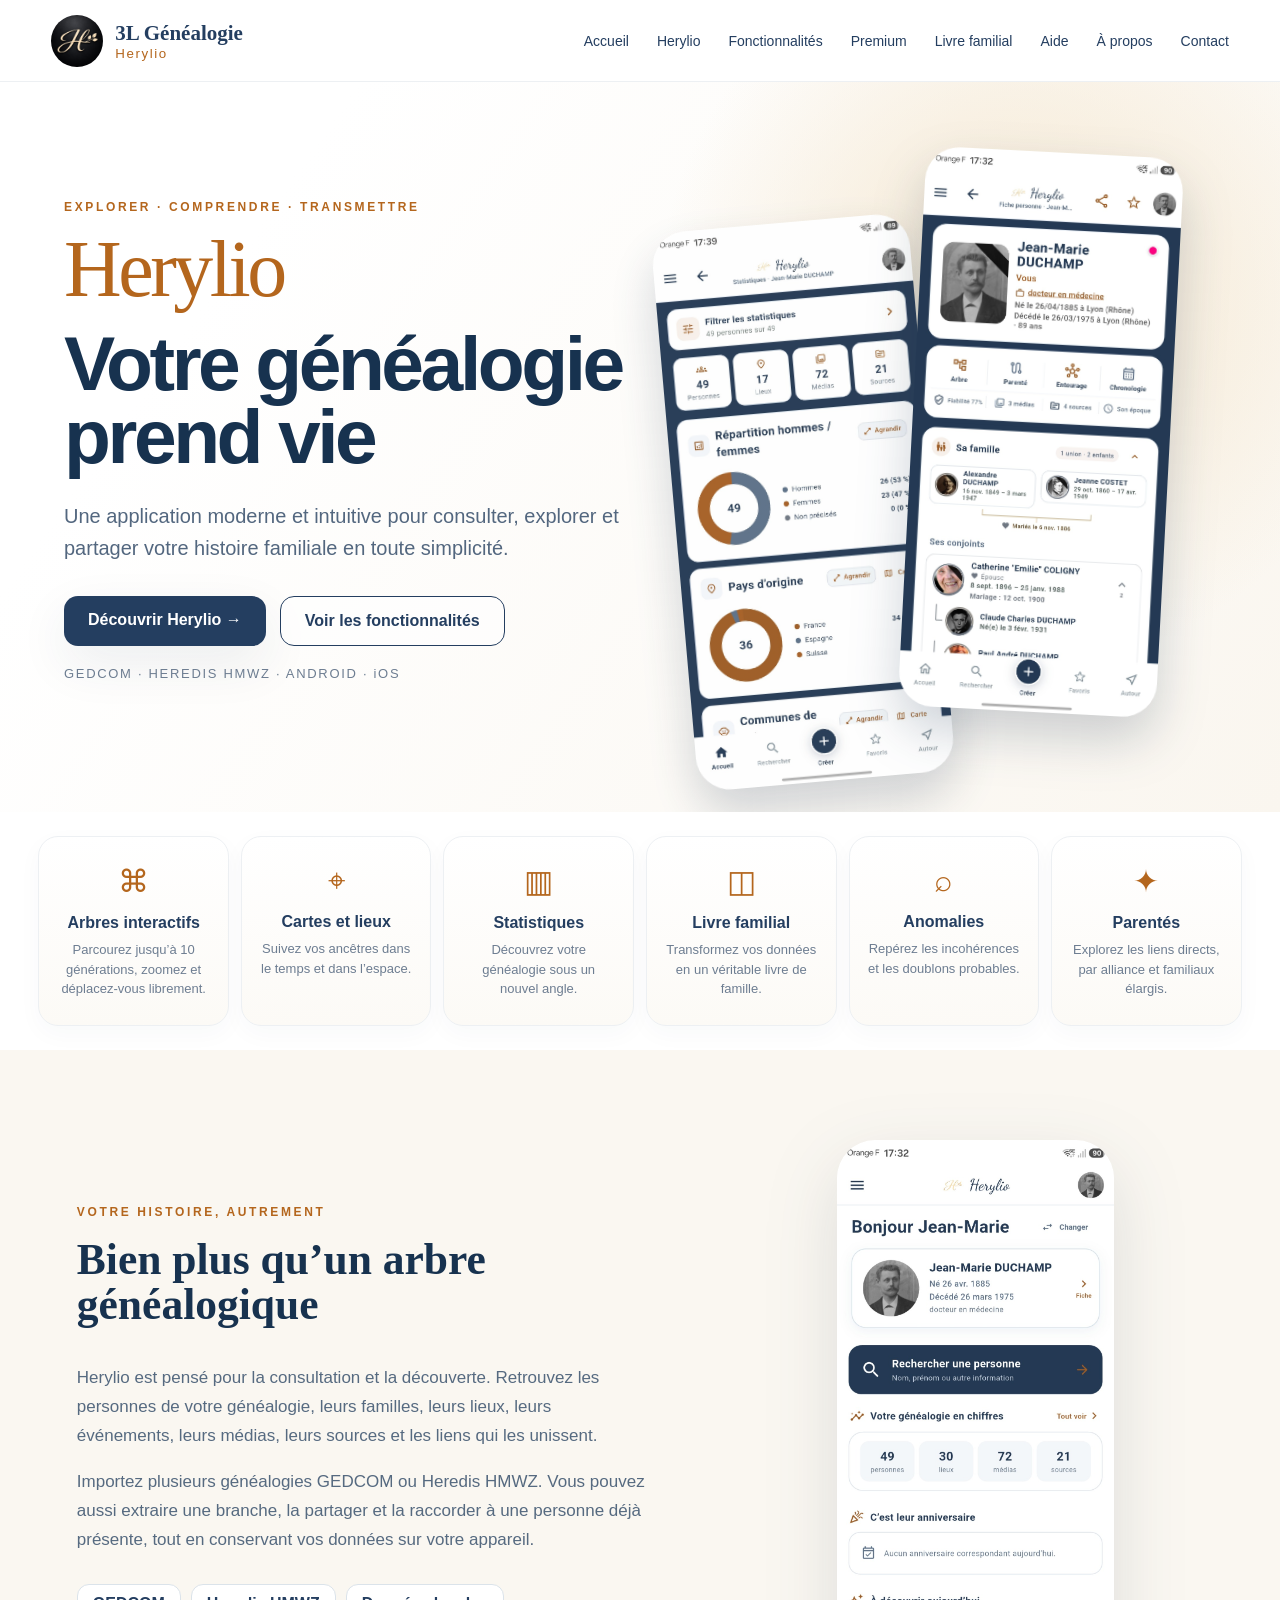
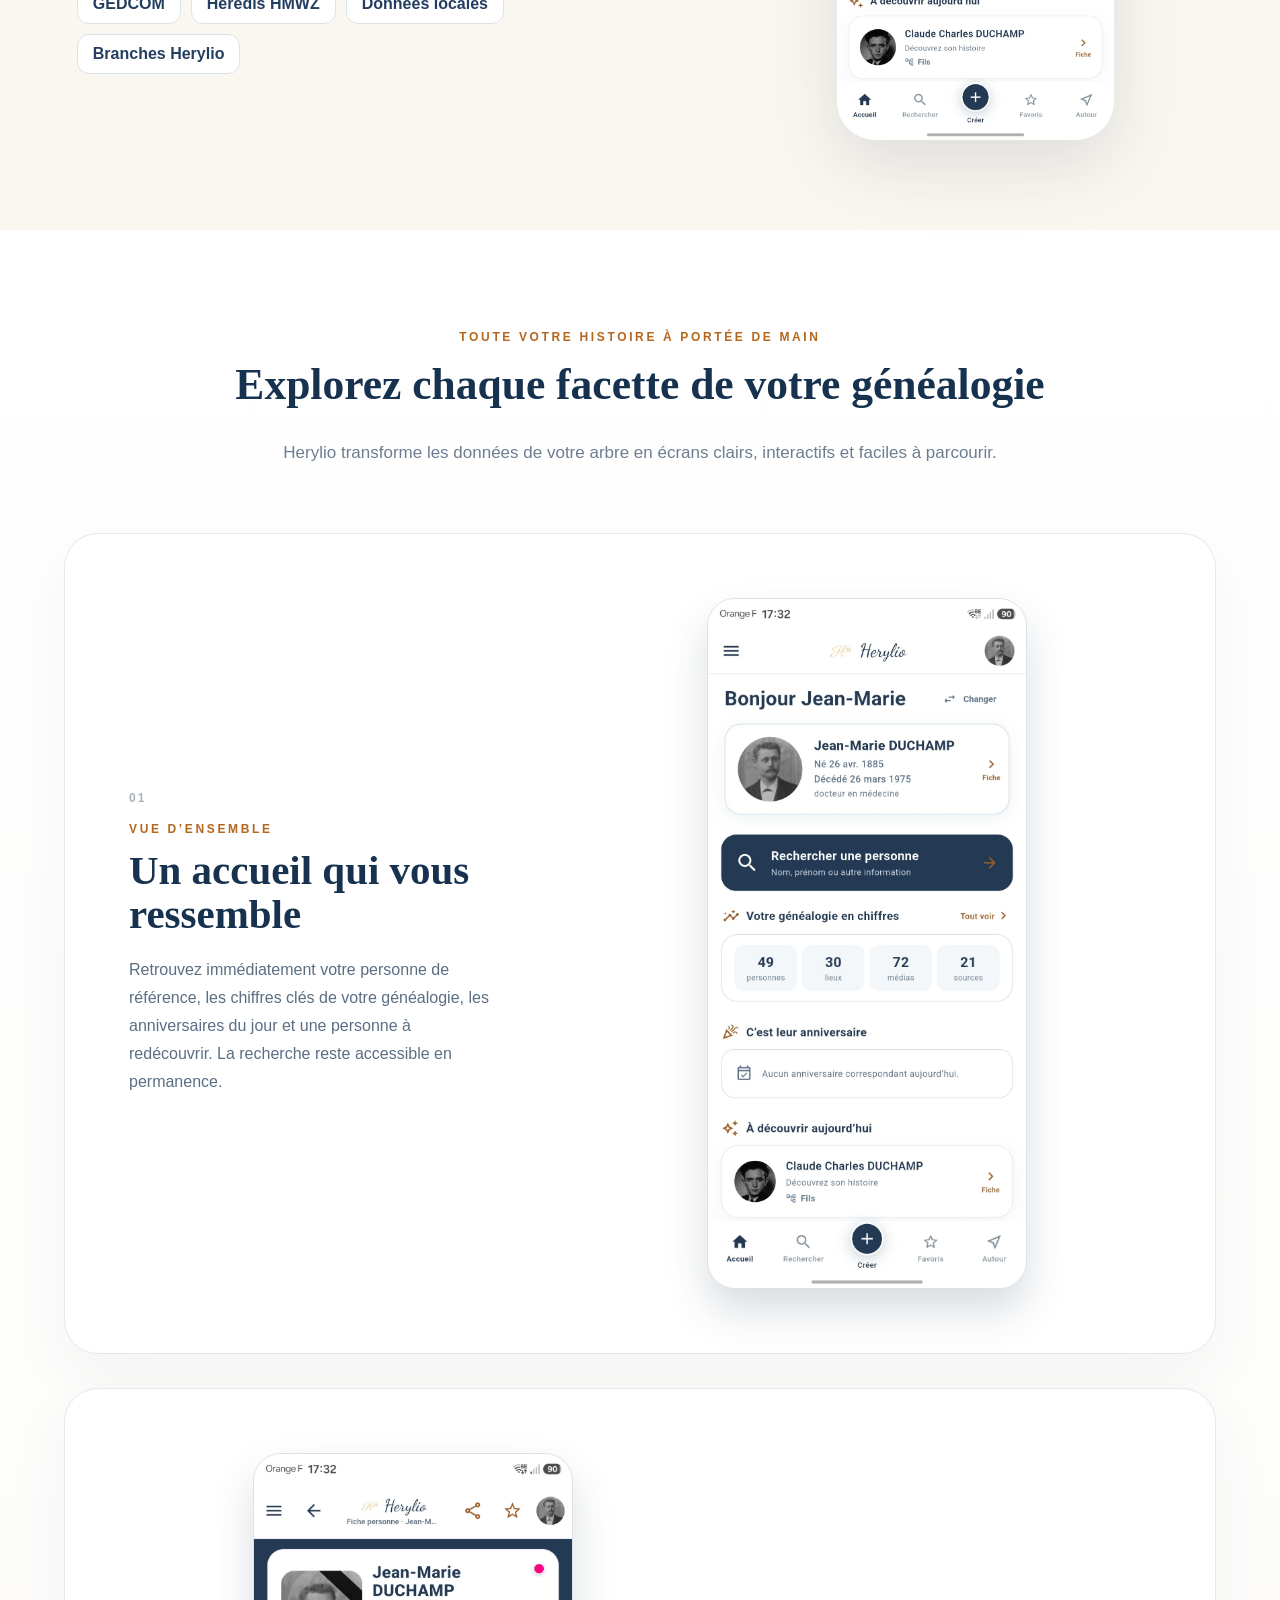
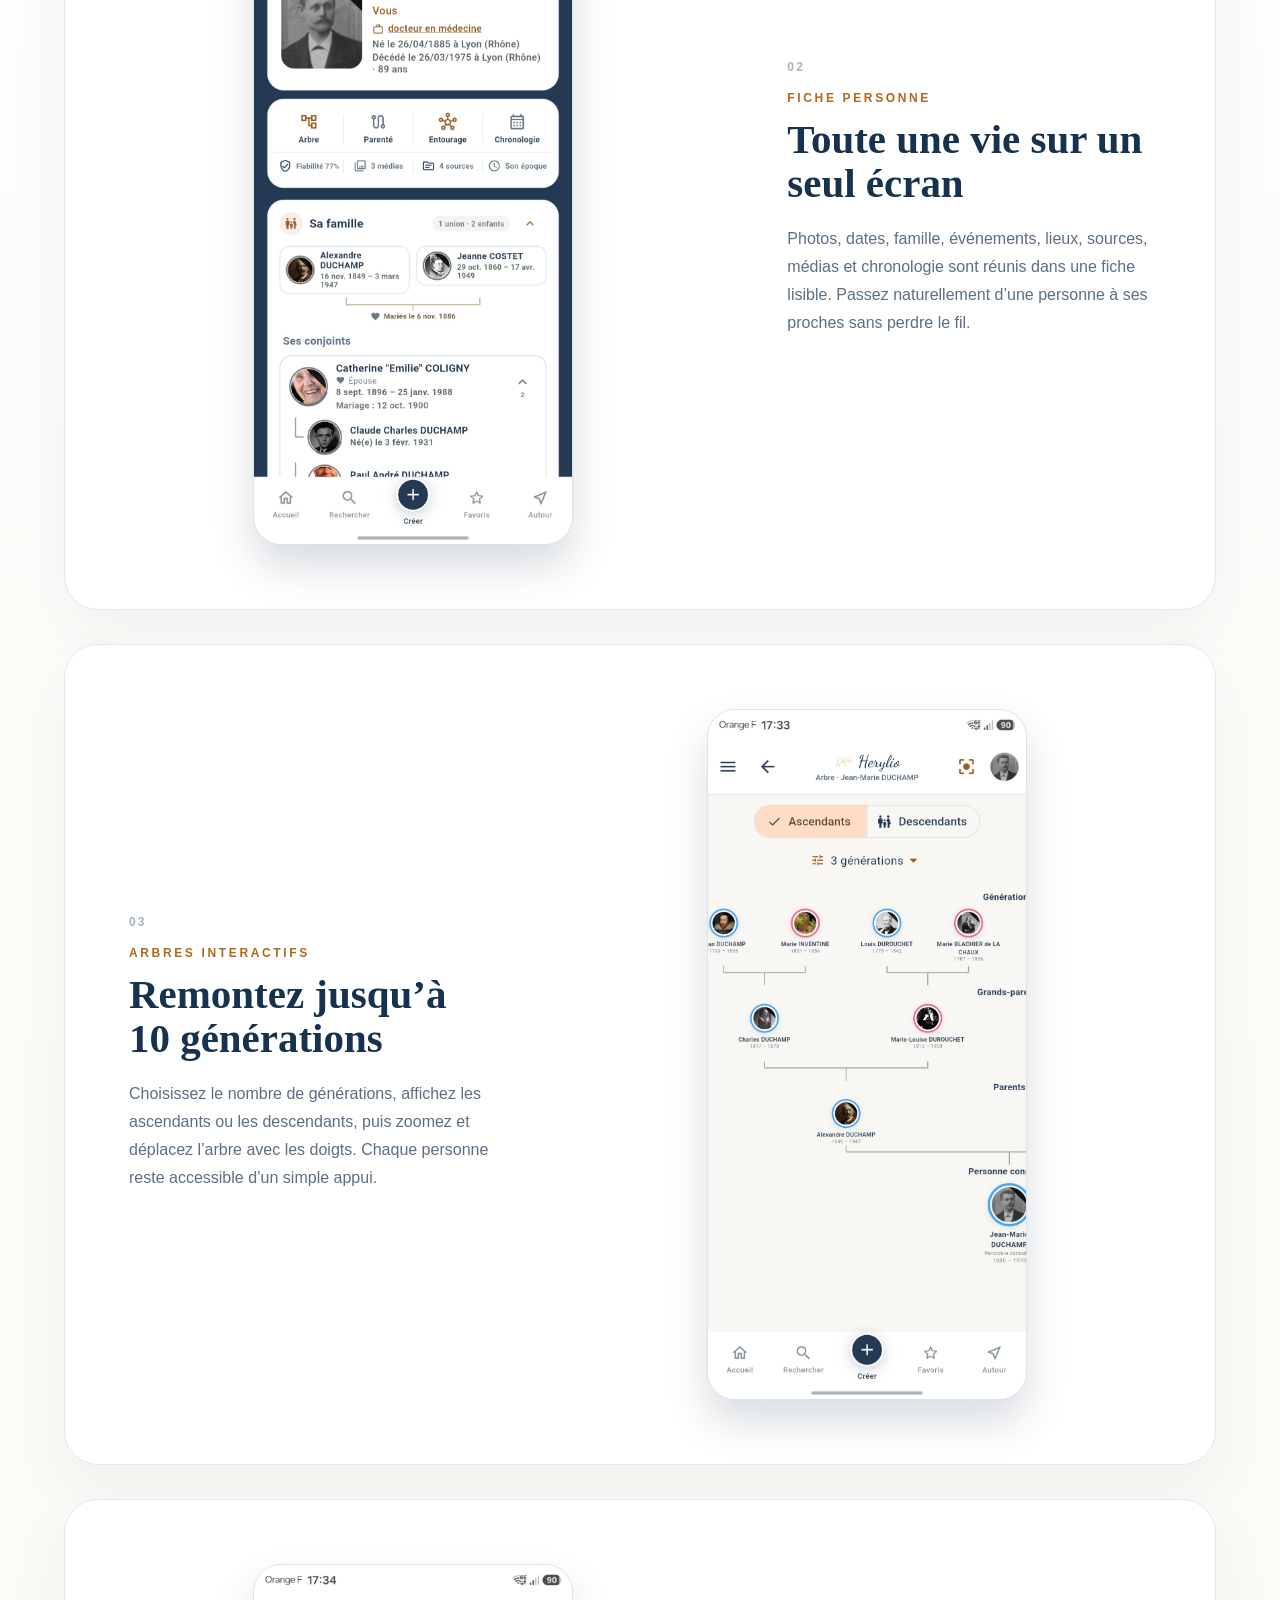
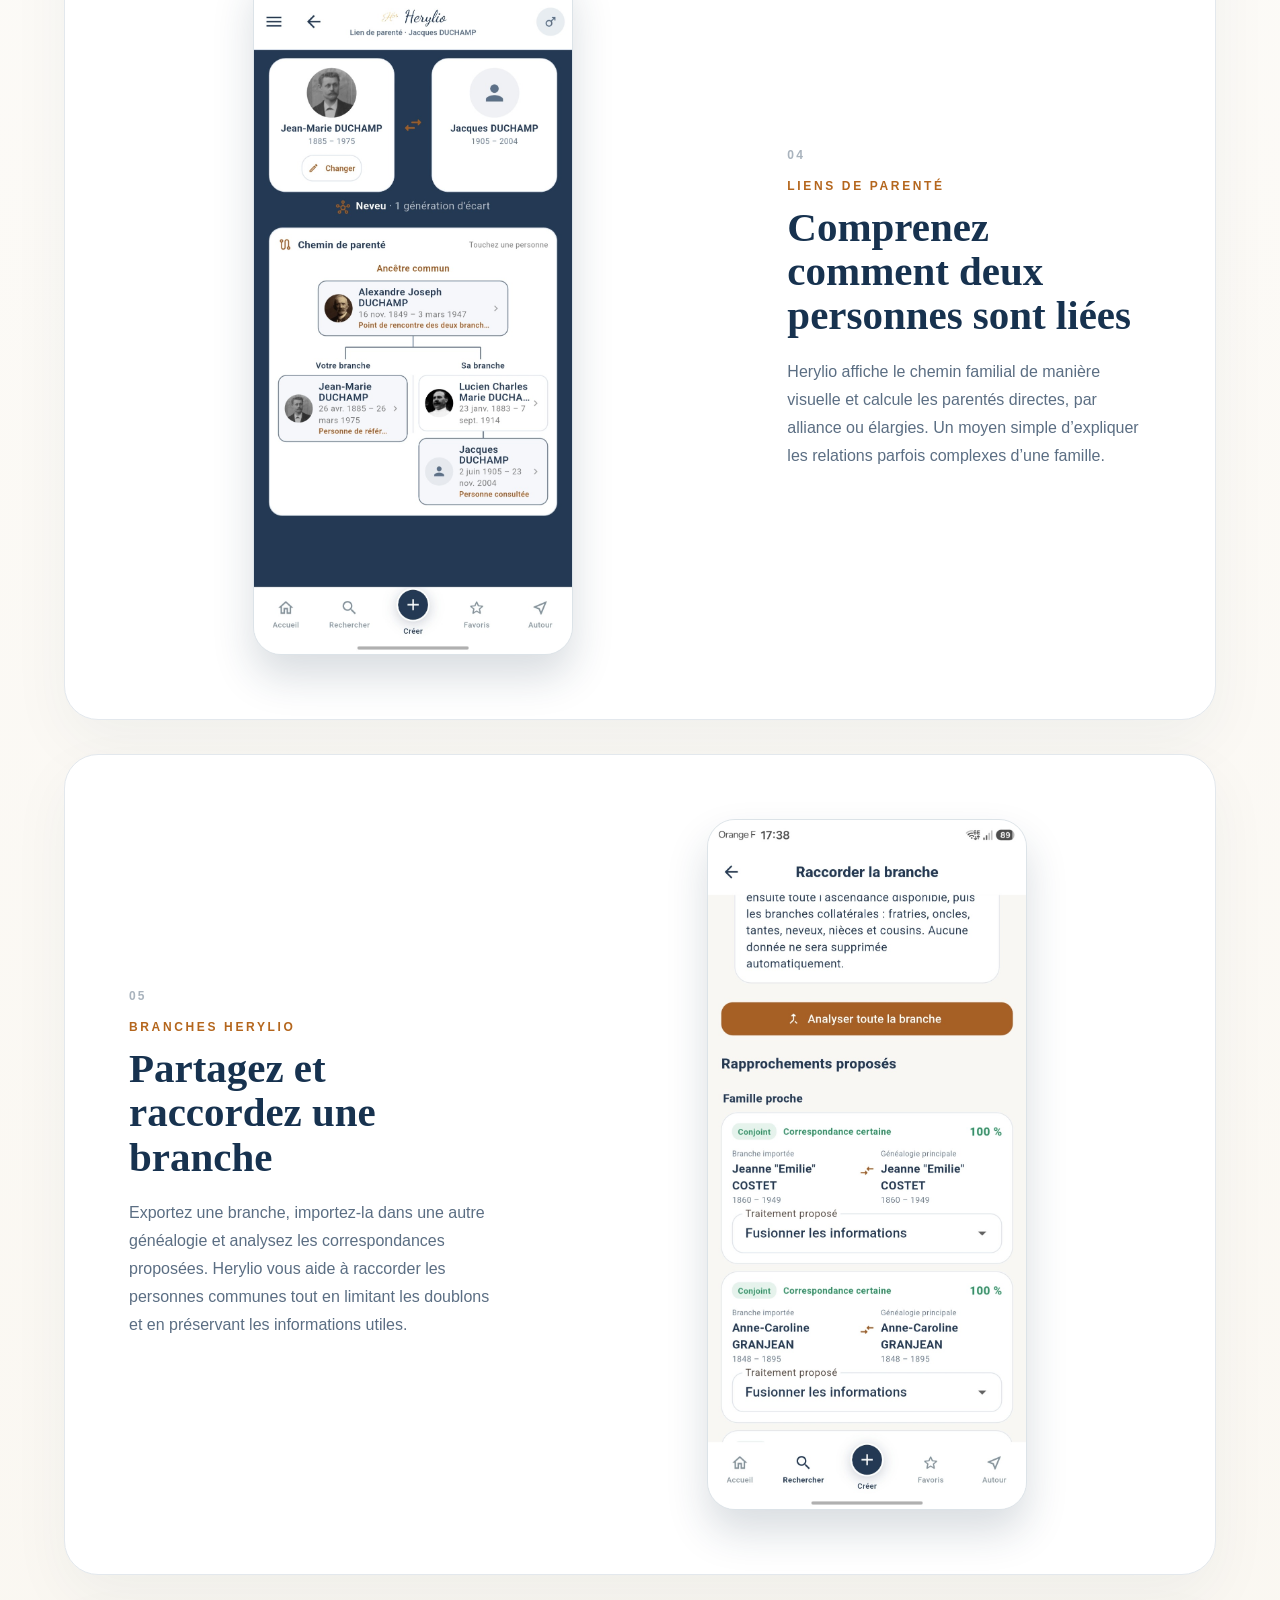
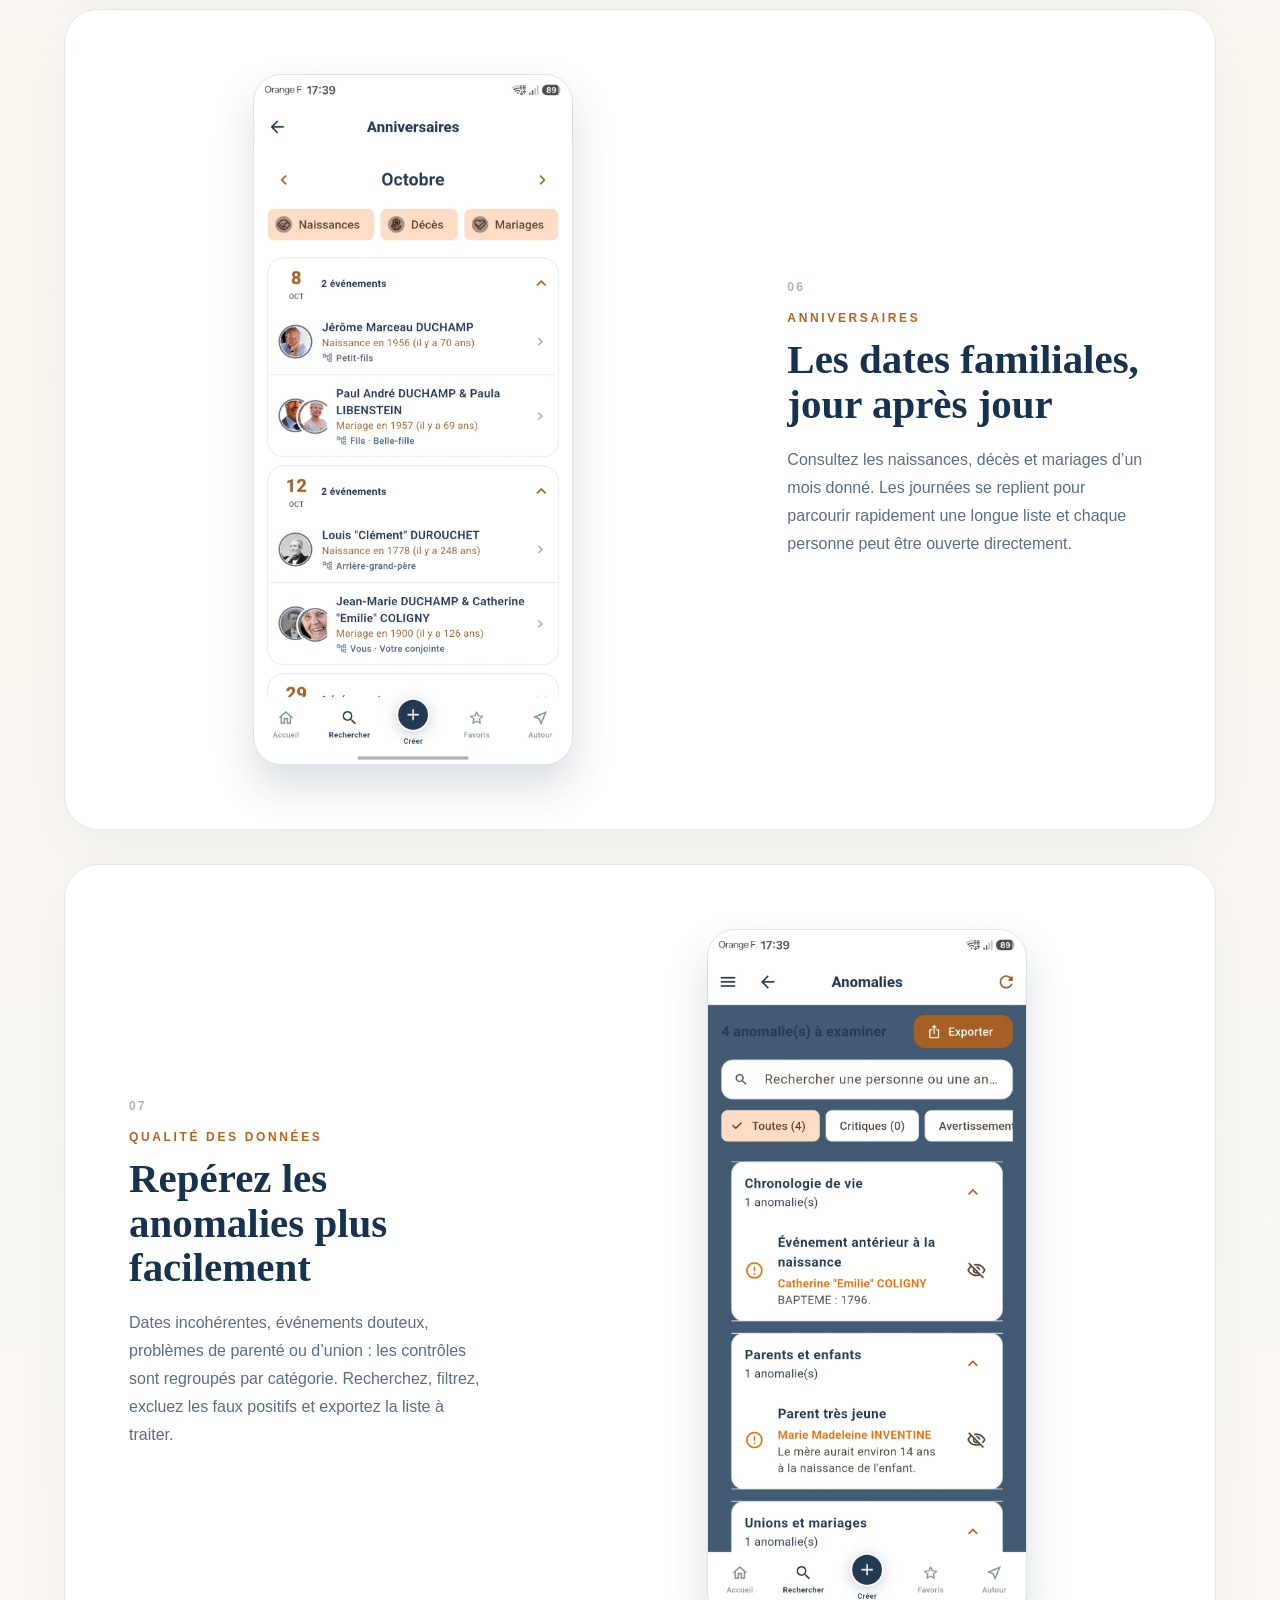
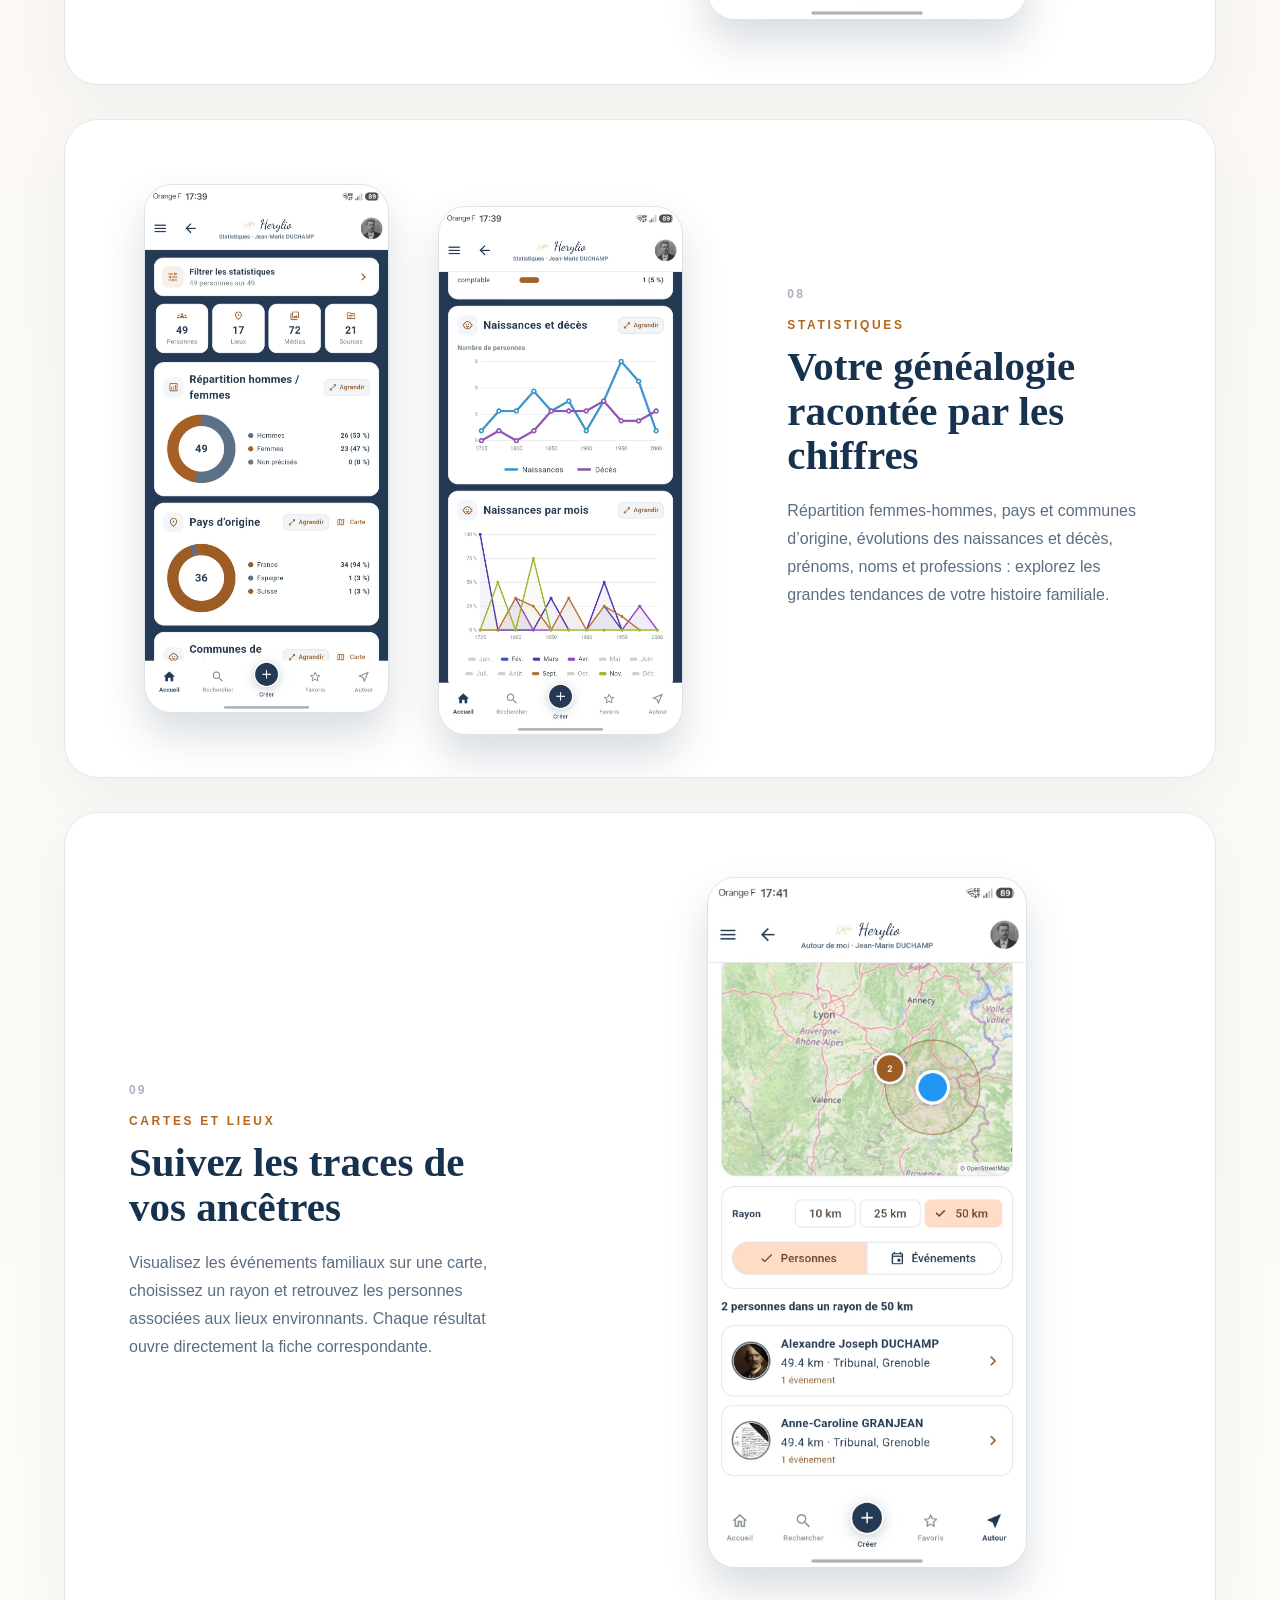
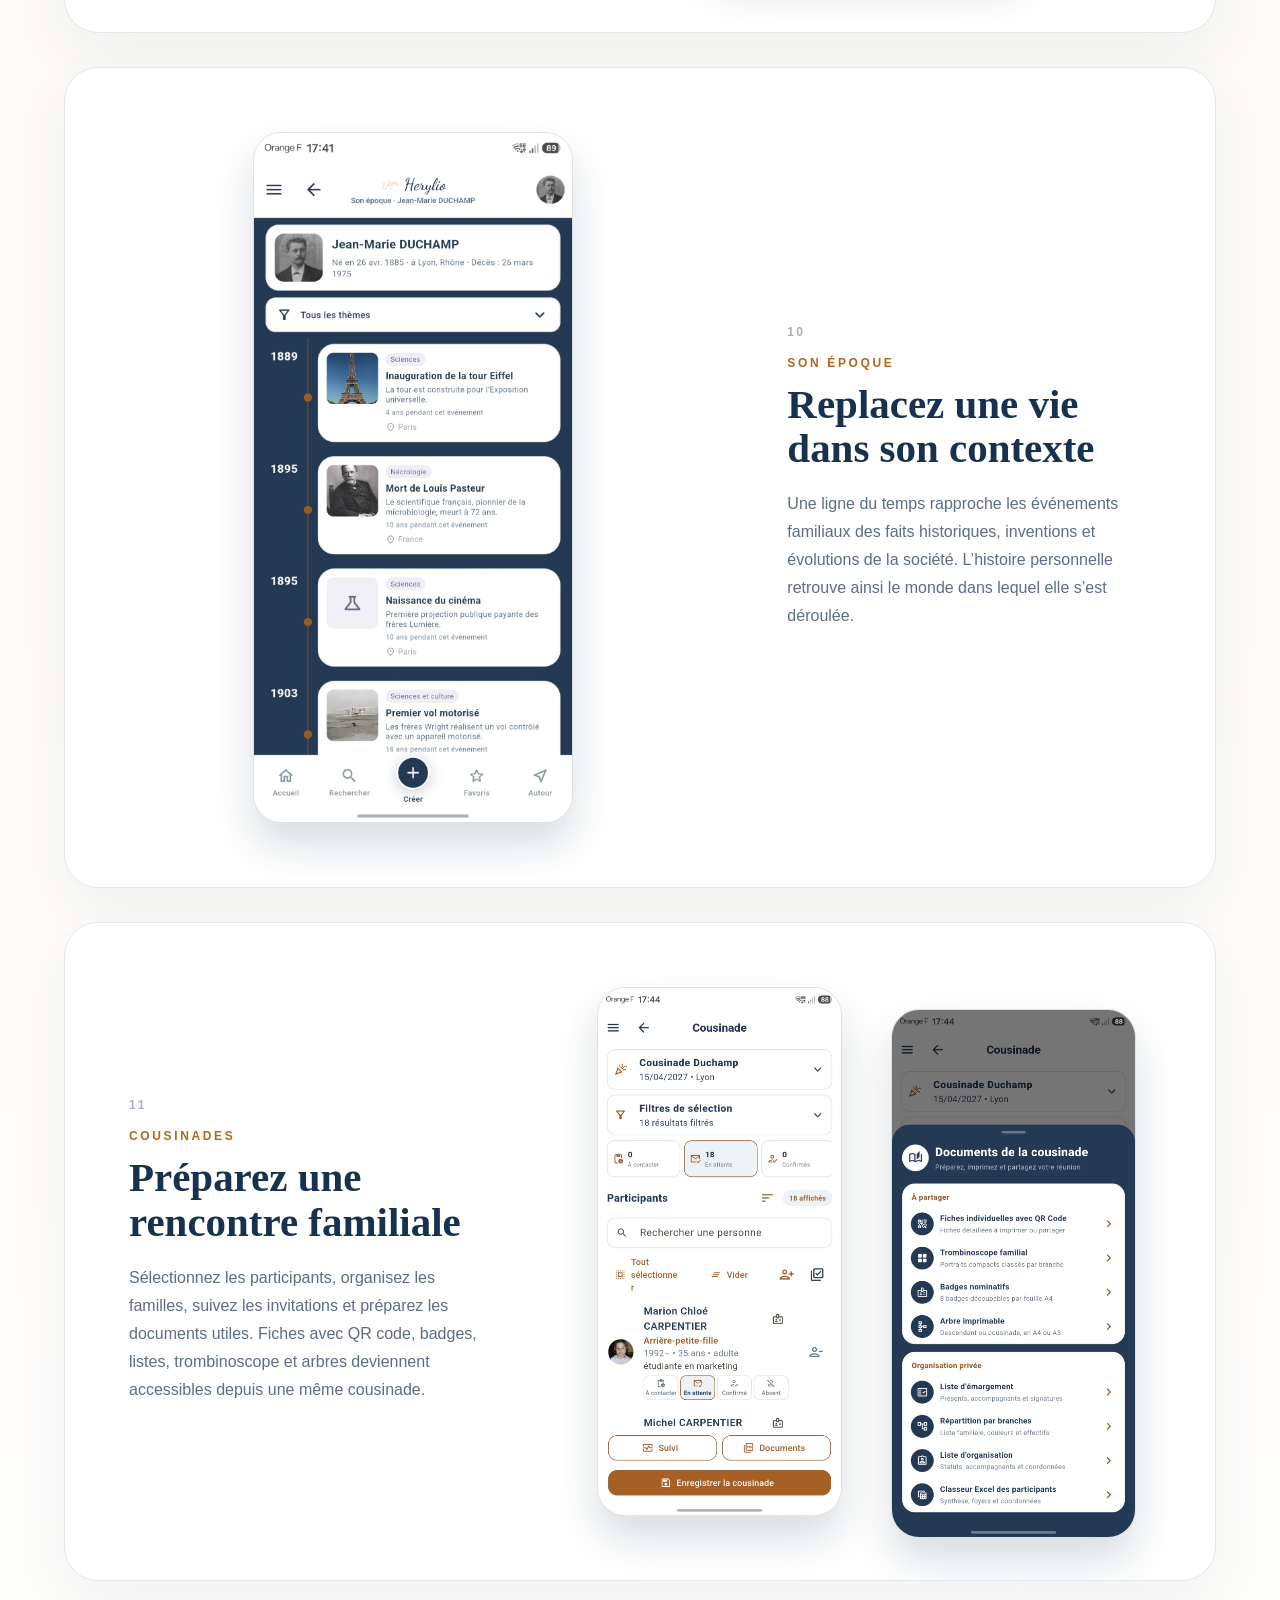
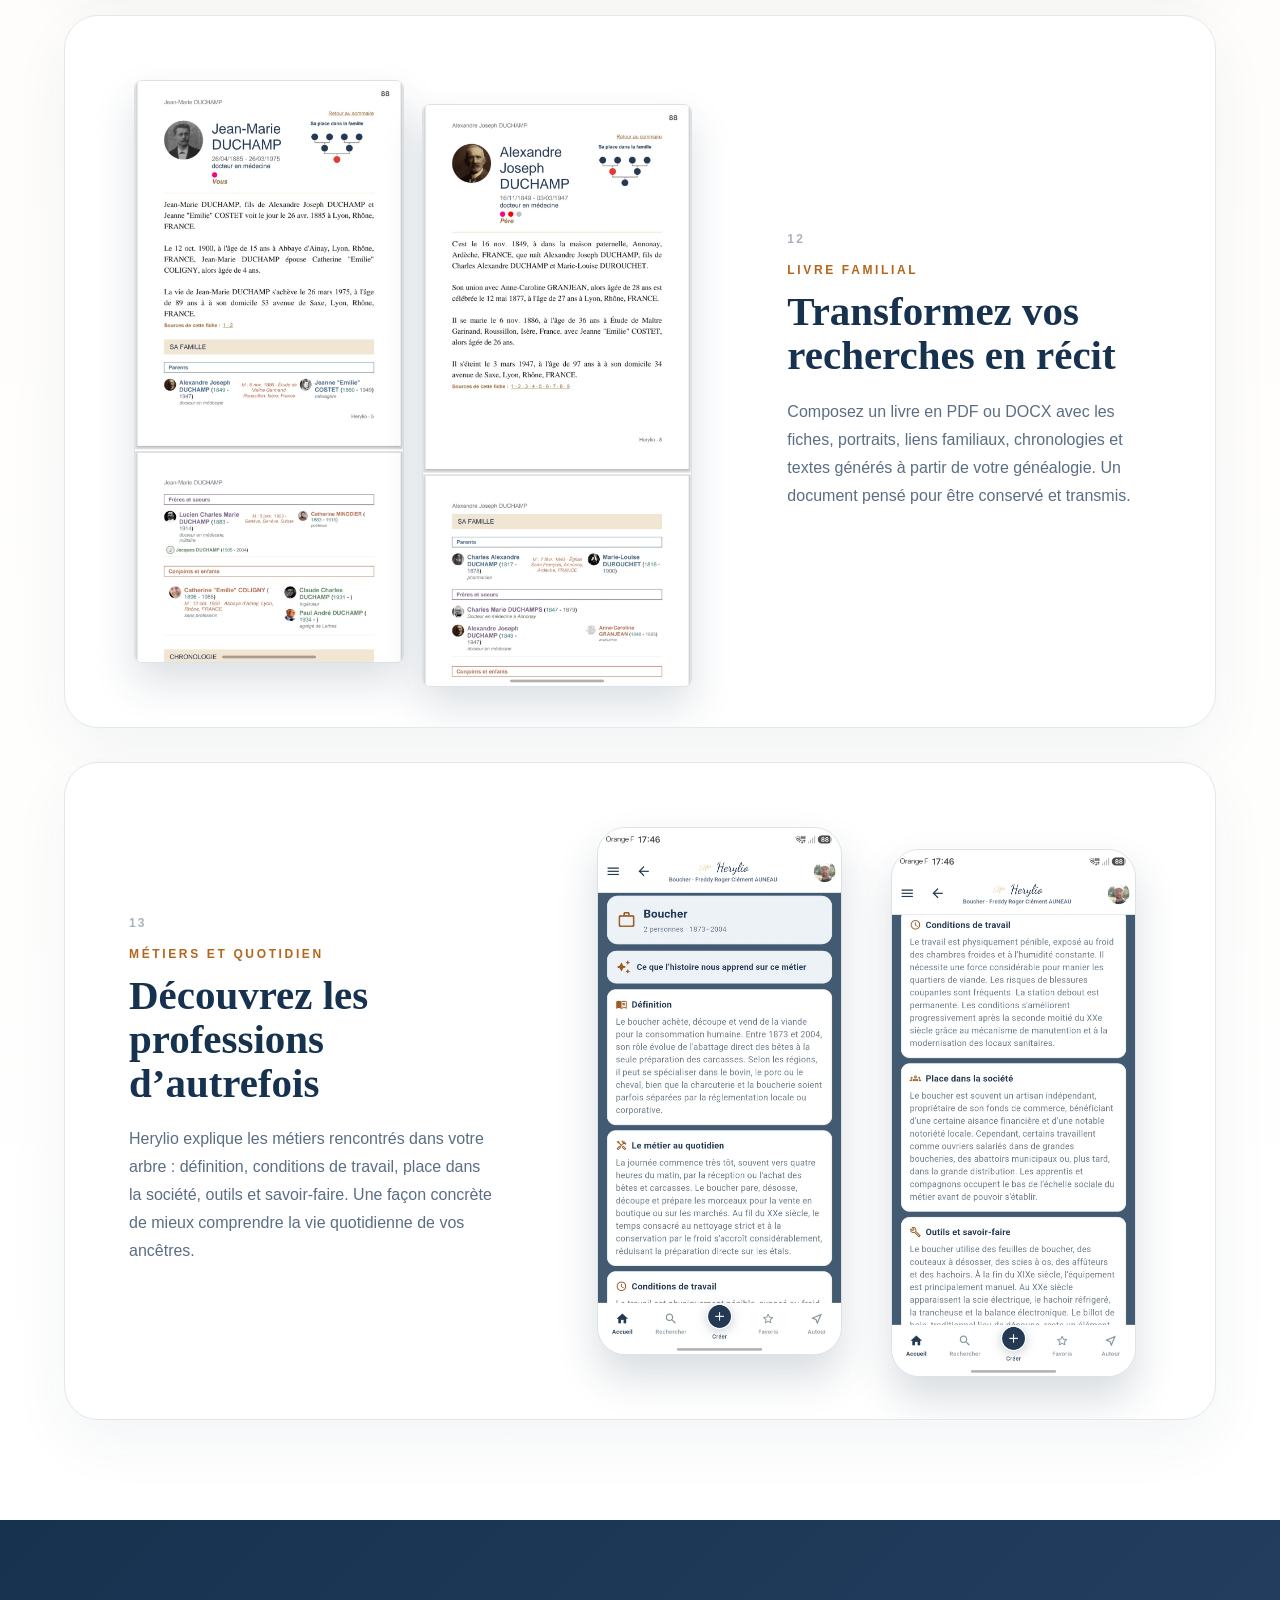
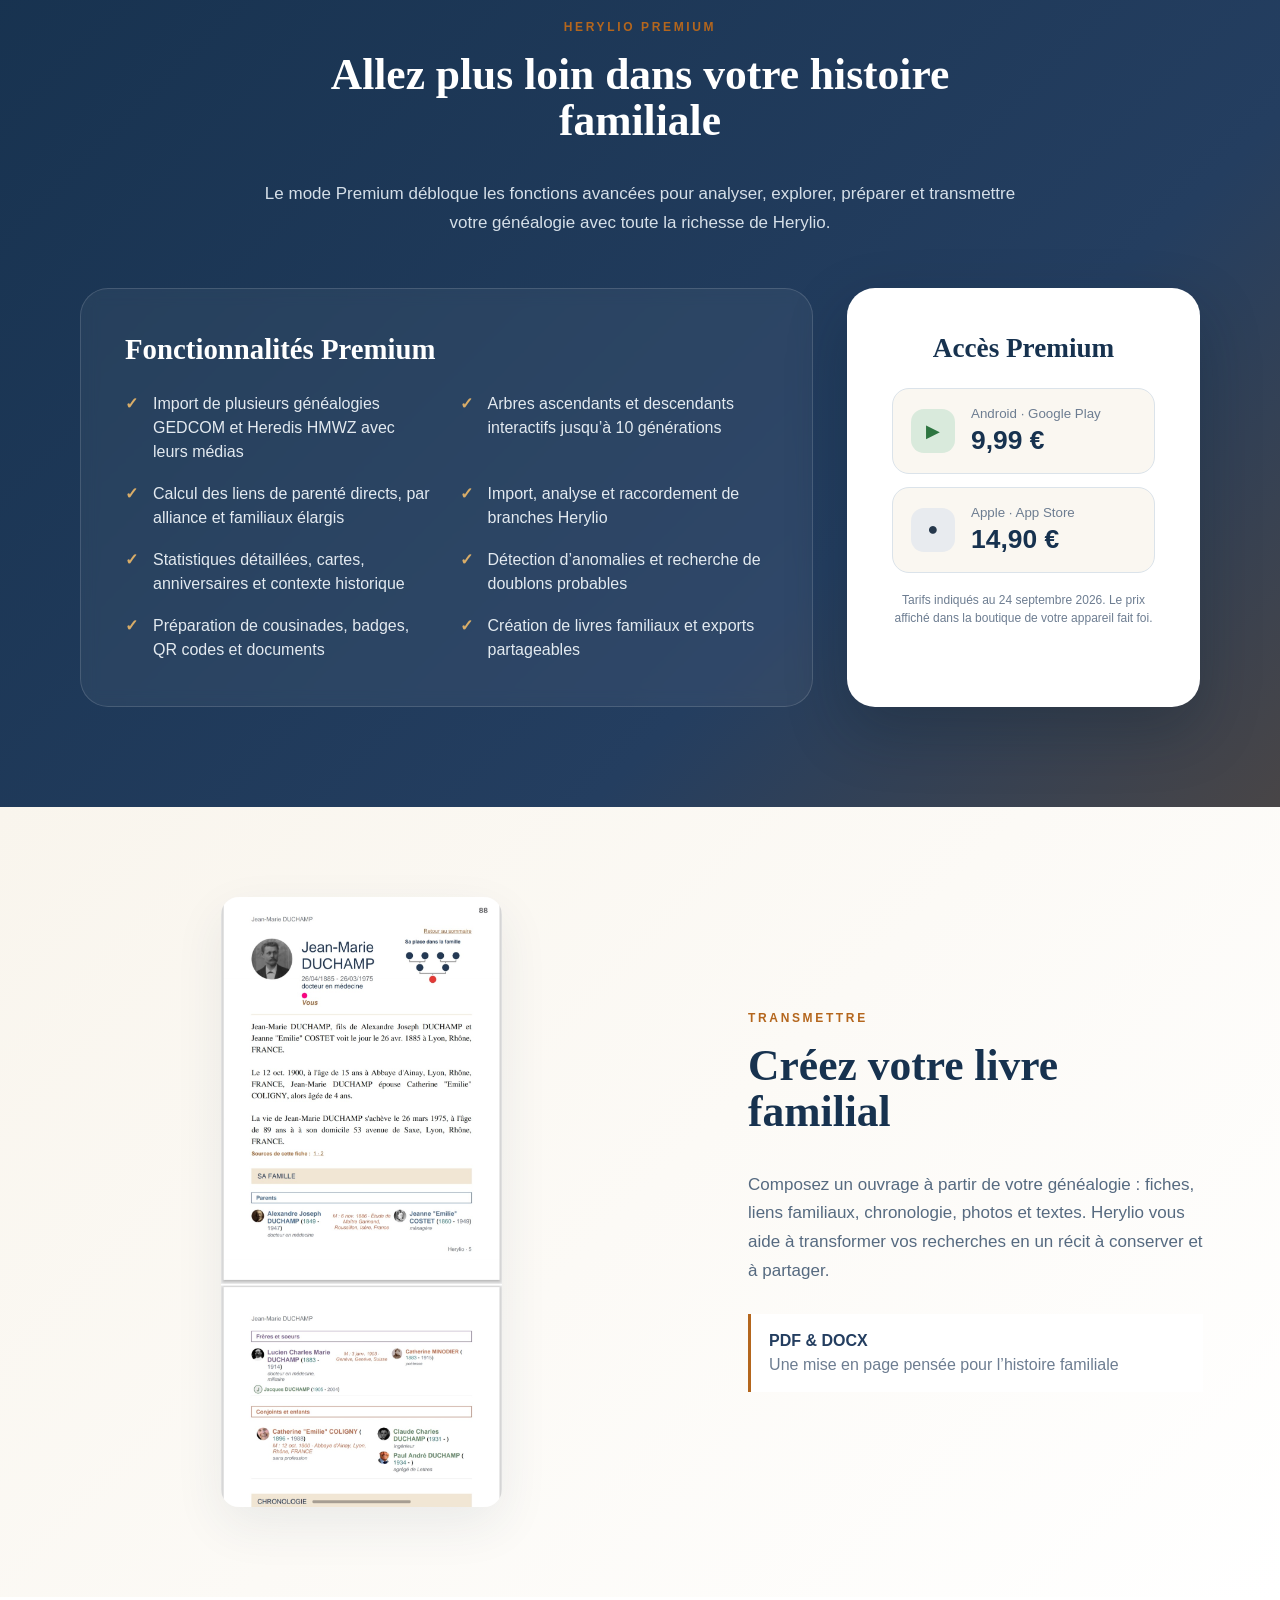
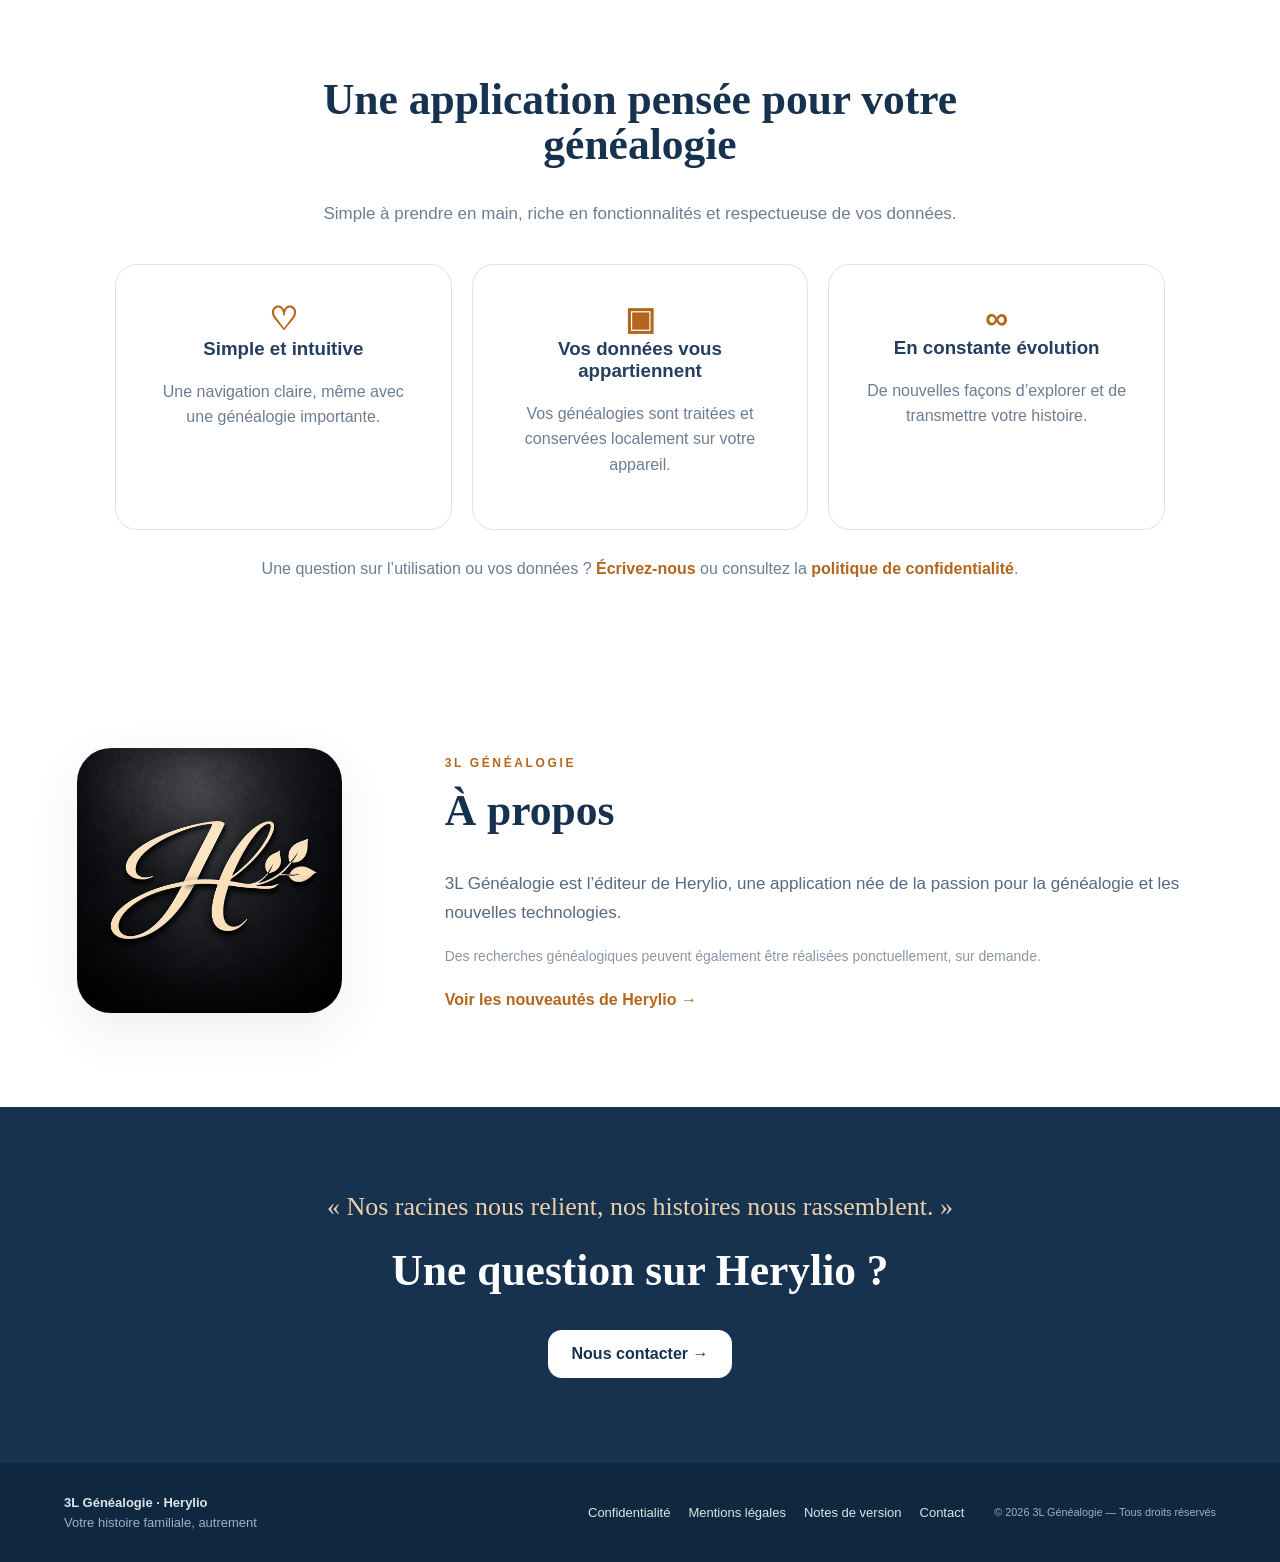
==== commit bf2378c0: "Add files via upload" ====
--- a/index.html
+++ b/index.html
@@ -6,7 +6,7 @@
   <title>Herylio — Votre généalogie prend vie</title><link rel="icon" type="image/png" sizes="32x32" href="assets/favicon-32.png"><link rel="apple-touch-icon" sizes="180x180" href="assets/apple-touch-icon.png"><link rel="stylesheet" href="styles.css"><link rel="stylesheet" href="legal.css"><link rel="stylesheet" href="features.css">
 </head>
 <body>
-<header class="top"><a class="brand" href="#accueil"><img src="assets/herylio-logo.png" alt="Logo Herylio"><span><b>3L Généalogie</b><small>Herylio</small></span></a><button class="menu" type="button" aria-label="Ouvrir le menu" aria-expanded="false">☰</button><nav aria-label="Navigation principale"><a href="#accueil">Accueil</a><a href="#herylio">Herylio</a><a href="#fonctions">Fonctionnalités</a><a href="#livre">Livre familial</a><a href="#aide">Aide</a><a href="#apropos">À propos</a><a href="#contact">Contact</a></nav></header>
+<header class="top"><a class="brand" href="#accueil"><img src="assets/herylio-logo.png" alt="Logo Herylio"><span><b>3L Généalogie</b><small>Herylio</small></span></a><button class="menu" type="button" aria-label="Ouvrir le menu" aria-expanded="false">☰</button><nav aria-label="Navigation principale"><a href="#accueil">Accueil</a><a href="#herylio">Herylio</a><a href="#fonctions">Fonctionnalités</a><a href="#premium">Premium</a><a href="#livre">Livre familial</a><a href="#aide">Aide</a><a href="#apropos">À propos</a><a href="#contact">Contact</a></nav></header>
 <main>
 <section class="hero" id="accueil"><div class="hero-copy"><p class="eyebrow">EXPLORER · COMPRENDRE · TRANSMETTRE</p><h1><span>Herylio</span>Votre généalogie<br>prend vie</h1><p class="lead">Une application moderne et intuitive pour consulter, explorer et partager votre histoire familiale en toute simplicité.</p><div class="actions"><a class="btn primary" href="#herylio">Découvrir Herylio →</a><a class="btn secondary" href="#fonctions">Voir les fonctionnalités</a></div><p class="note">GEDCOM · HEREDIS HMWZ · ANDROID · iOS</p></div><div class="phones"><img class="phone back" src="assets/captures/statistiques-1.jpg" alt="Statistiques dans Herylio"><img class="phone front" src="assets/captures/fiche-personne.jpg" alt="Fiche d’une personne dans Herylio"></div></section>
 <section class="features" id="fonctions"><article><i>⌘</i><h3>Arbres interactifs</h3><p>Parcourez jusqu’à 10 générations, zoomez et déplacez-vous librement.</p></article><article><i>⌖</i><h3>Cartes et lieux</h3><p>Suivez vos ancêtres dans le temps et dans l’espace.</p></article><article><i>▥</i><h3>Statistiques</h3><p>Découvrez votre généalogie sous un nouvel angle.</p></article><article><i>◫</i><h3>Livre familial</h3><p>Transformez vos données en un véritable livre de famille.</p></article><article><i>⌕</i><h3>Anomalies</h3><p>Repérez les incohérences et les doublons probables.</p></article><article><i>✦</i><h3>Parentés</h3><p>Explorez les liens directs, par alliance et familiaux élargis.</p></article></section>
@@ -29,6 +29,13 @@
     <article class="feature-story"><div class="feature-copy"><span class="feature-number">13</span><p class="eyebrow">MÉTIERS ET QUOTIDIEN</p><h3>Découvrez les professions d’autrefois</h3><p>Herylio explique les métiers rencontrés dans votre arbre : définition, conditions de travail, place dans la société, outils et savoir-faire. Une façon concrète de mieux comprendre la vie quotidienne de vos ancêtres.</p></div><div class="screen-pair"><figure class="screen-frame"><img src="assets/captures/metier-1.jpg" alt="Histoire d’un métier ancestral" loading="lazy"></figure><figure class="screen-frame"><img src="assets/captures/metier-2.jpg" alt="Conditions de travail et outils d’un métier" loading="lazy"></figure></div></article>
   </div>
 </section>
+<section class="premium" id="premium">
+  <div class="premium-intro"><p class="eyebrow">HERYLIO PREMIUM</p><h2>Allez plus loin dans votre histoire familiale</h2><p>Le mode Premium débloque les fonctions avancées pour analyser, explorer, préparer et transmettre votre généalogie avec toute la richesse de Herylio.</p></div>
+  <div class="premium-content">
+    <div class="premium-features"><h3>Fonctionnalités Premium</h3><ul><li>Import de plusieurs généalogies GEDCOM et Heredis HMWZ avec leurs médias</li><li>Arbres ascendants et descendants interactifs jusqu’à 10 générations</li><li>Calcul des liens de parenté directs, par alliance et familiaux élargis</li><li>Import, analyse et raccordement de branches Herylio</li><li>Statistiques détaillées, cartes, anniversaires et contexte historique</li><li>Détection d’anomalies et recherche de doublons probables</li><li>Préparation de cousinades, badges, QR codes et documents</li><li>Création de livres familiaux et exports partageables</li></ul></div>
+    <div class="price-panel"><p class="price-title">Accès Premium</p><div class="store-price"><span class="store-icon">▶</span><div><small>Android · Google Play</small><strong>9,99 €</strong></div></div><div class="store-price"><span class="store-icon apple">●</span><div><small>Apple · App Store</small><strong>14,90 €</strong></div></div><p class="price-note">Tarifs indiqués au 24 septembre 2026. Le prix affiché dans la boutique de votre appareil fait foi.</p></div>
+  </div>
+</section>
 <section class="book" id="livre"><img src="assets/captures/livre-1.jpg" alt="Livre familial créé avec Herylio"><div><p class="eyebrow">TRANSMETTRE</p><h2>Créez votre livre familial</h2><p>Composez un ouvrage à partir de votre généalogie : fiches, liens familiaux, chronologie, photos et textes. Herylio vous aide à transformer vos recherches en un récit à conserver et à partager.</p><div class="mini"><b>PDF &amp; DOCX</b><span>Une mise en page pensée pour l’histoire familiale</span></div></div></section>
 <section class="values" id="aide"><div><h2>Une application pensée pour votre généalogie</h2><p>Simple à prendre en main, riche en fonctionnalités et respectueuse de vos données.</p></div><div class="value-grid"><article><b>♡</b><h3>Simple et intuitive</h3><p>Une navigation claire, même avec une généalogie importante.</p></article><article><b>▣</b><h3>Vos données vous appartiennent</h3><p>Vos généalogies sont traitées et conservées localement sur votre appareil.</p></article><article><b>∞</b><h3>En constante évolution</h3><p>De nouvelles façons d’explorer et de transmettre votre histoire.</p></article></div><p class="help-link">Une question sur l’utilisation ou vos données ? <a href="mailto:contact@3l-genealogie.fr">Écrivez-nous</a> ou consultez la <a href="confidentialite.html">politique de confidentialité</a>.</p></section>
 <section class="about" id="apropos"><div class="mark"><img src="assets/herylio-logo.png" alt="Logo Herylio"></div><div><p class="eyebrow">3L GÉNÉALOGIE</p><h2>À propos</h2><p>3L Généalogie est l’éditeur de Herylio, une application née de la passion pour la généalogie et les nouvelles technologies.</p><p class="muted">Des recherches généalogiques peuvent également être réalisées ponctuellement, sur demande.</p><a class="text-link" href="notes-version.html">Voir les nouveautés de Herylio →</a></div></section>
--- a/features.css
+++ b/features.css
@@ -21,3 +21,25 @@
 .document-frame img{display:block;width:100%;height:auto}
 @media(max-width:900px){.feature-story,.feature-story.reverse{grid-template-columns:1fr;gap:38px}.feature-story.reverse .feature-copy,.feature-story.reverse>.screen-frame,.feature-story.reverse>.screen-pair,.feature-story.reverse>.document-pair{order:initial}.feature-copy{max-width:680px}.screen-frame{width:min(360px,88%)}.screen-pair,.document-pair{max-width:620px;margin:auto}}
 @media(max-width:560px){.feature-showcase{padding:70px 14px}.feature-showcase>.section-head{margin-bottom:42px;padding:0 8px}.feature-list{gap:20px}.feature-story{padding:28px 18px;border-radius:24px}.feature-copy>p:last-child{font-size:15px}.screen-frame{width:min(330px,92%)}.screen-pair,.document-pair{gap:8px}.screen-pair .screen-frame{width:49%;border-radius:17px}.document-frame{width:49%}}
+
+.premium{padding:100px max(6vw,30px);background:linear-gradient(135deg,#17324f 0,#243e60 68%,#81501f 150%);color:#fff}
+.premium-intro{max-width:780px;margin:0 auto 50px;text-align:center}
+.premium-intro h2{color:#fff}
+.premium-intro>p:last-child{font-size:17px;line-height:1.7;color:#d5dfe8}
+.premium-content{display:grid;grid-template-columns:1.35fr .65fr;gap:34px;max-width:1120px;margin:0 auto;align-items:stretch}
+.premium-features,.price-panel{padding:clamp(28px,4vw,44px);border:1px solid #ffffff24;border-radius:28px;background:#ffffff0d;backdrop-filter:blur(8px)}
+.premium-features h3{font-family:Georgia,serif;font-size:1.8rem;margin-bottom:26px;color:#fff}
+.premium-features ul{display:grid;grid-template-columns:1fr 1fr;gap:18px 26px;margin:0;padding:0;list-style:none}
+.premium-features li{position:relative;padding-left:28px;line-height:1.5;color:#e3eaf0}
+.premium-features li::before{content:'✓';position:absolute;left:0;color:var(--gold);font-weight:900}
+.price-panel{background:#fff;color:var(--navy2);box-shadow:0 24px 60px #08172540}
+.price-title{font-family:Georgia,serif;font-size:1.7rem;font-weight:700;text-align:center;margin-bottom:24px}
+.store-price{display:flex;align-items:center;gap:16px;padding:17px 18px;margin-bottom:13px;border:1px solid var(--line);border-radius:17px;background:#faf7f1}
+.store-icon{display:grid;place-items:center;width:44px;height:44px;border-radius:13px;background:#d9eadc;color:#2d7540;font-size:18px}
+.store-icon.apple{background:#e8ebef;color:#26384c}
+.store-price div{display:grid;gap:4px}
+.store-price small{color:var(--muted)}
+.store-price strong{font-size:1.65rem;color:var(--navy2)}
+.price-note{margin:18px 0 0;font-size:12px;line-height:1.5;text-align:center;color:var(--muted)}
+@media(max-width:850px){.premium-content{grid-template-columns:1fr}.premium-features ul{grid-template-columns:1fr}.price-panel{max-width:520px;width:100%;margin:auto}}
+@media(max-width:520px){.premium{padding:70px 18px}.premium-intro{margin-bottom:34px}.premium-features,.price-panel{padding:26px 20px;border-radius:22px}}
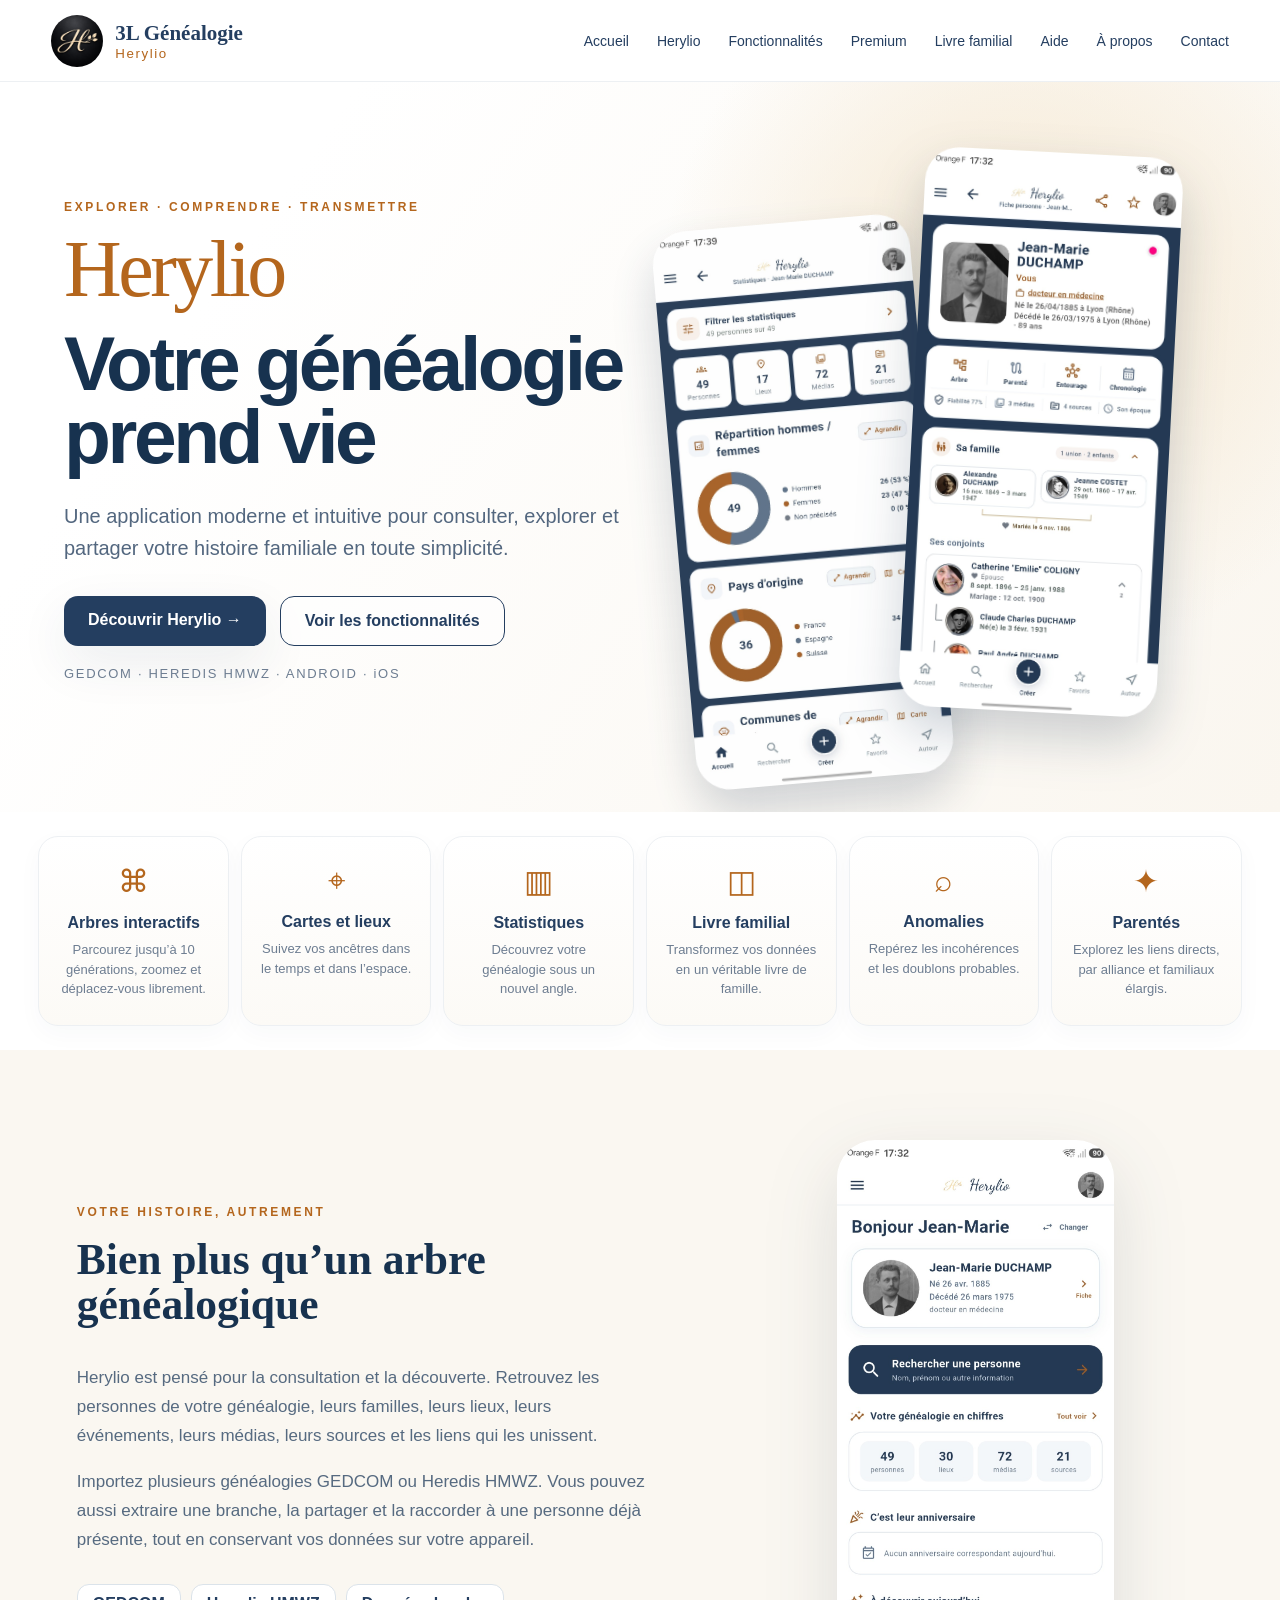
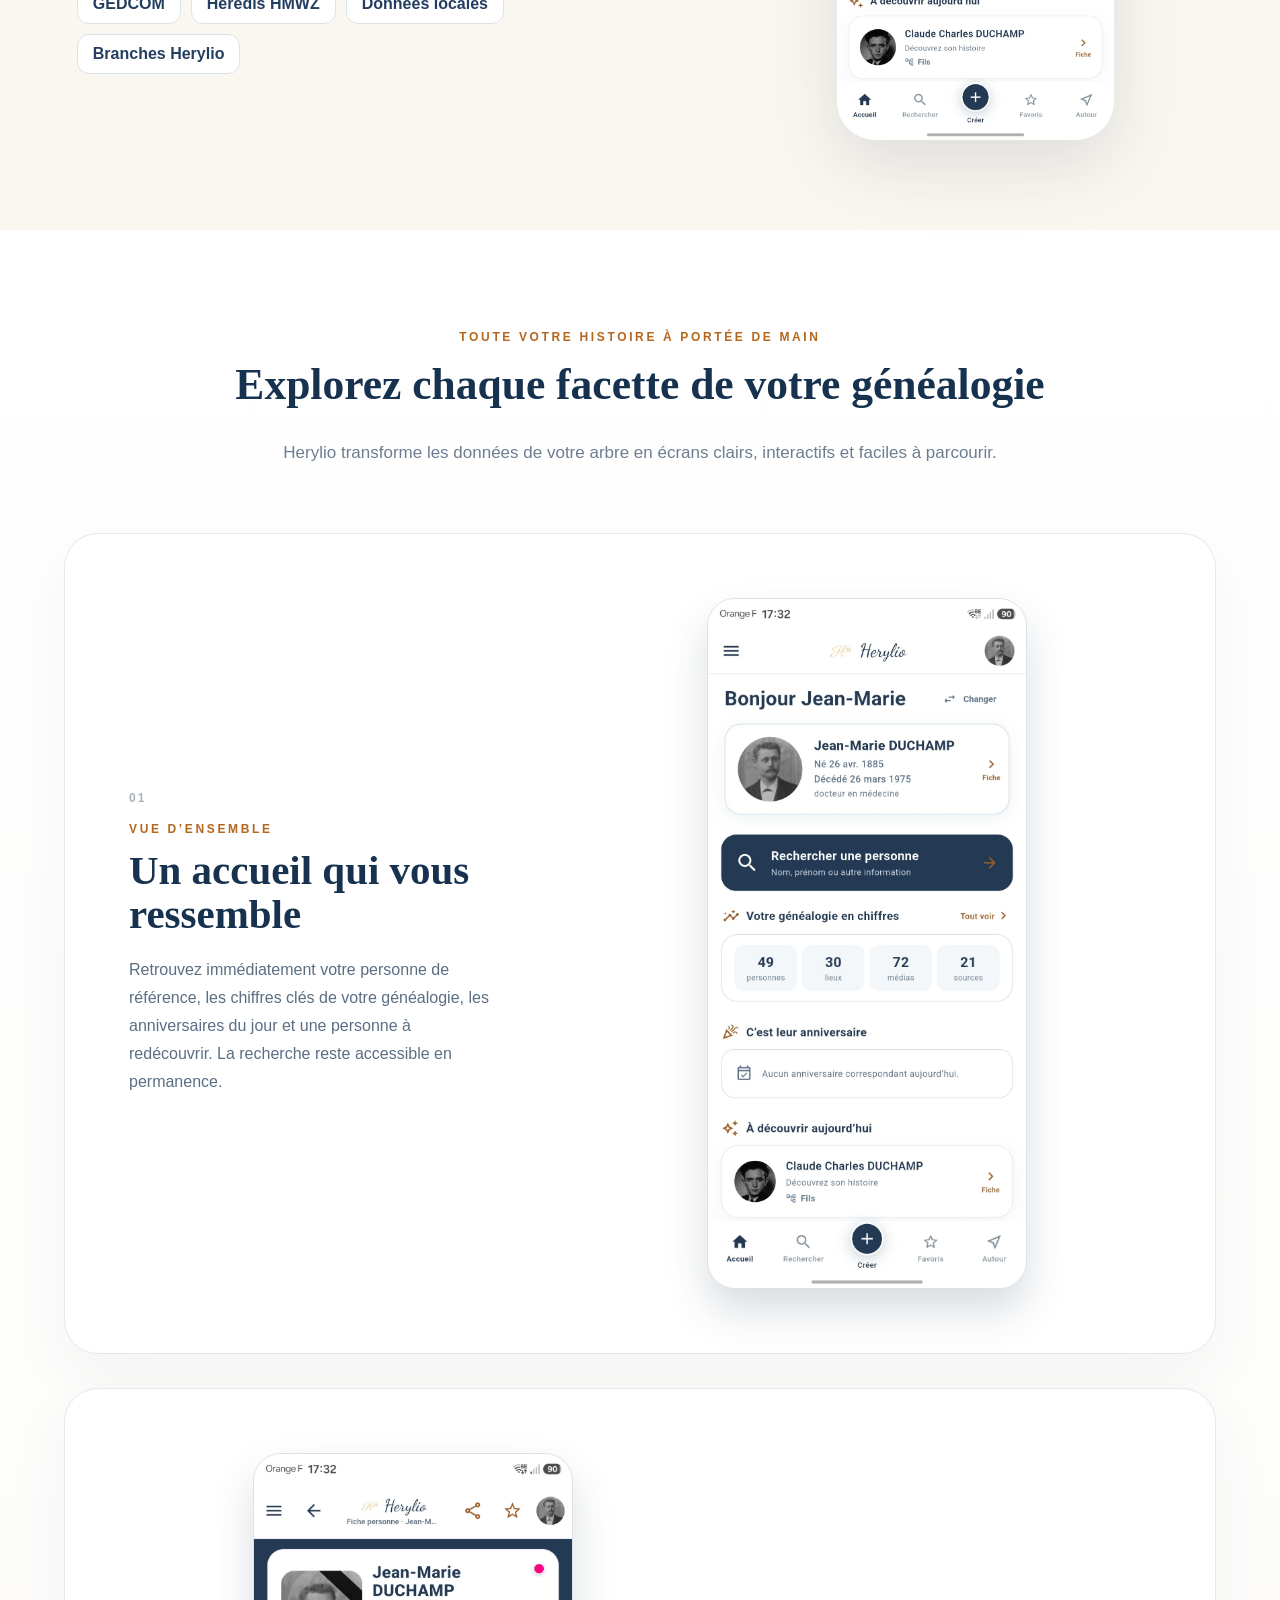
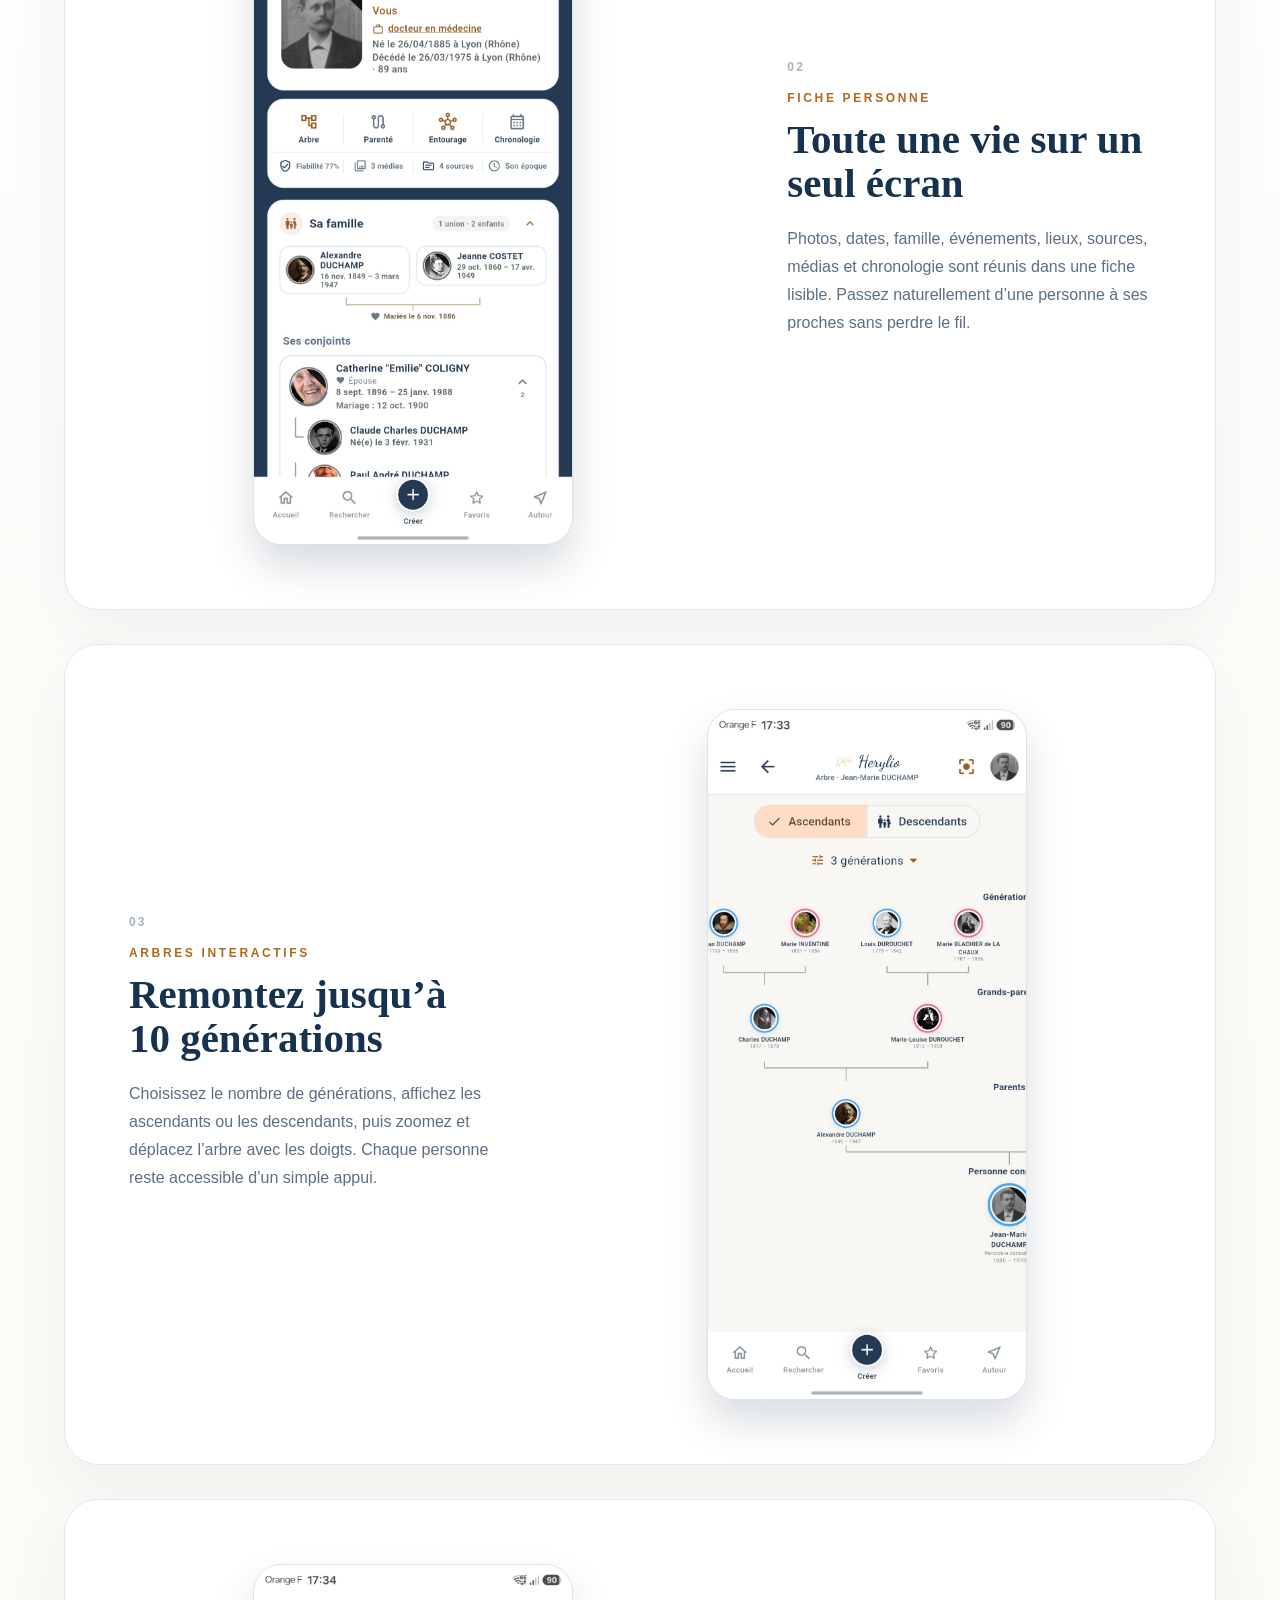
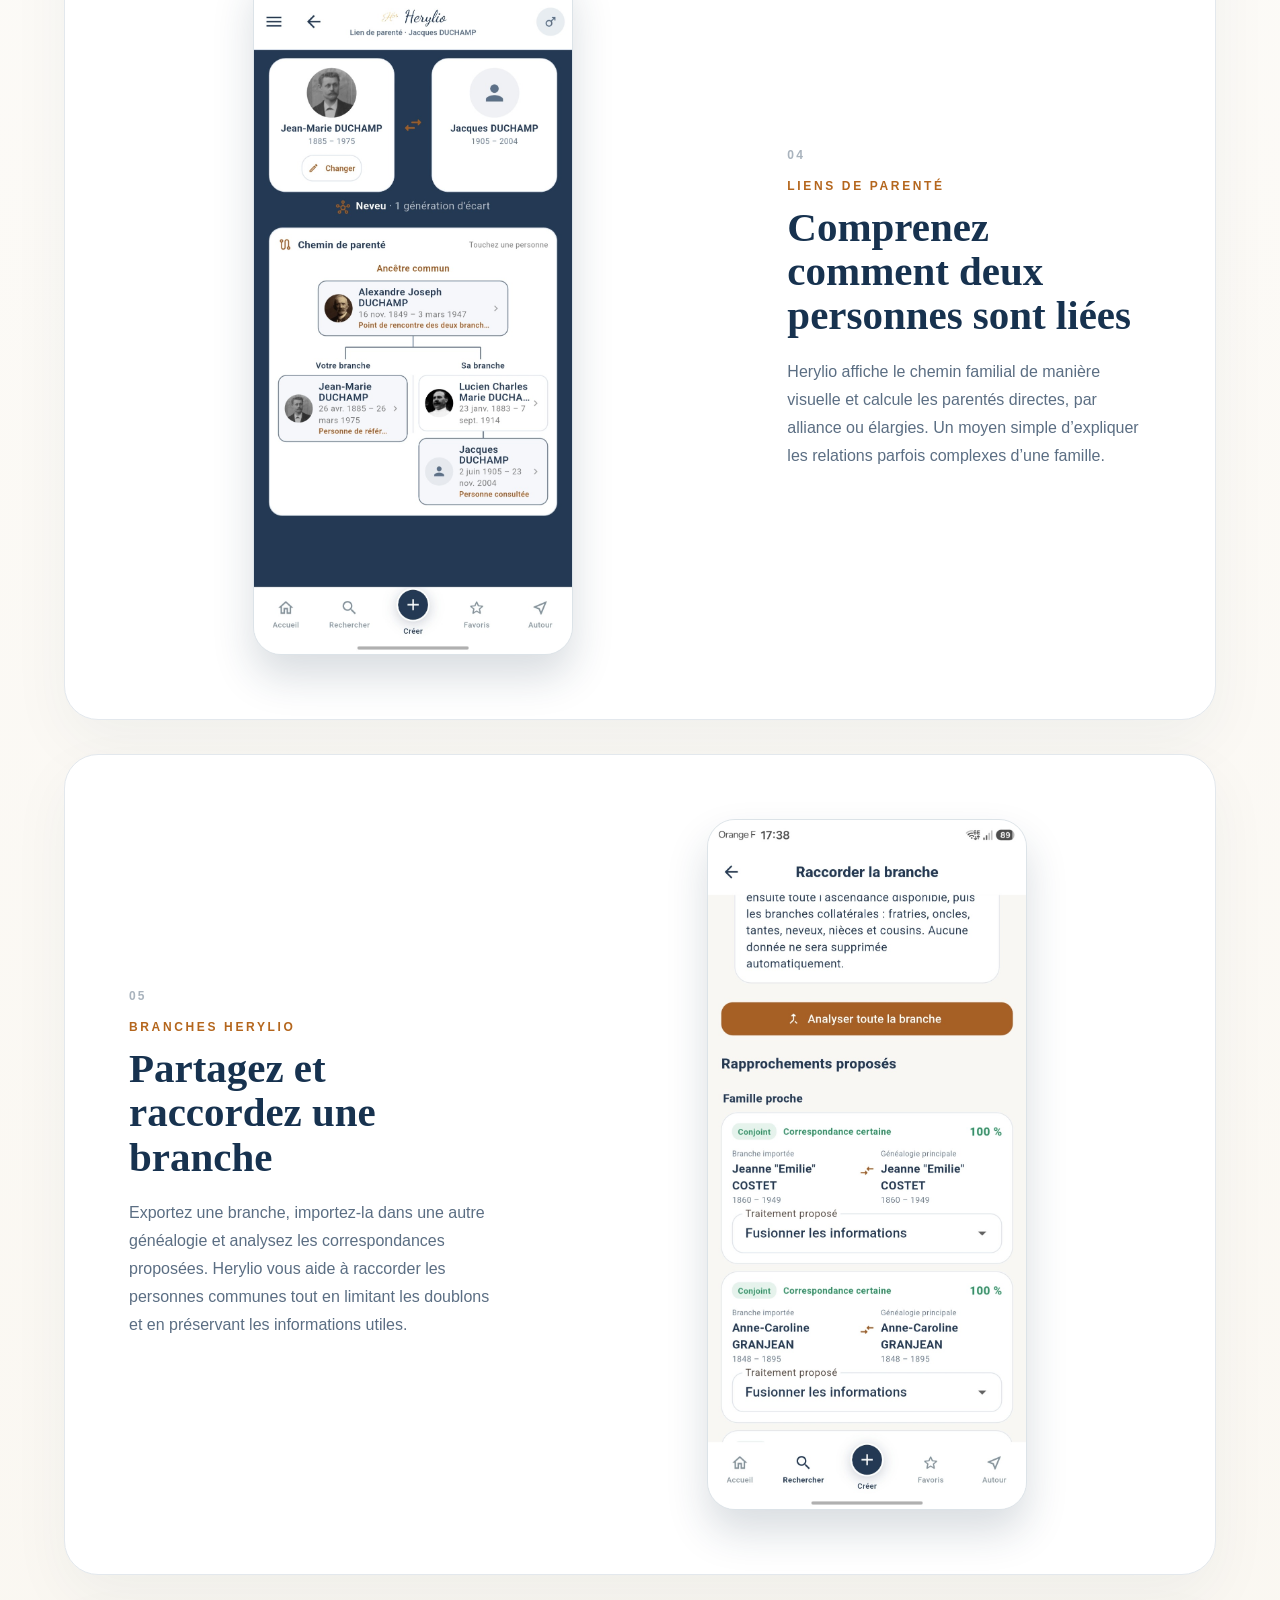
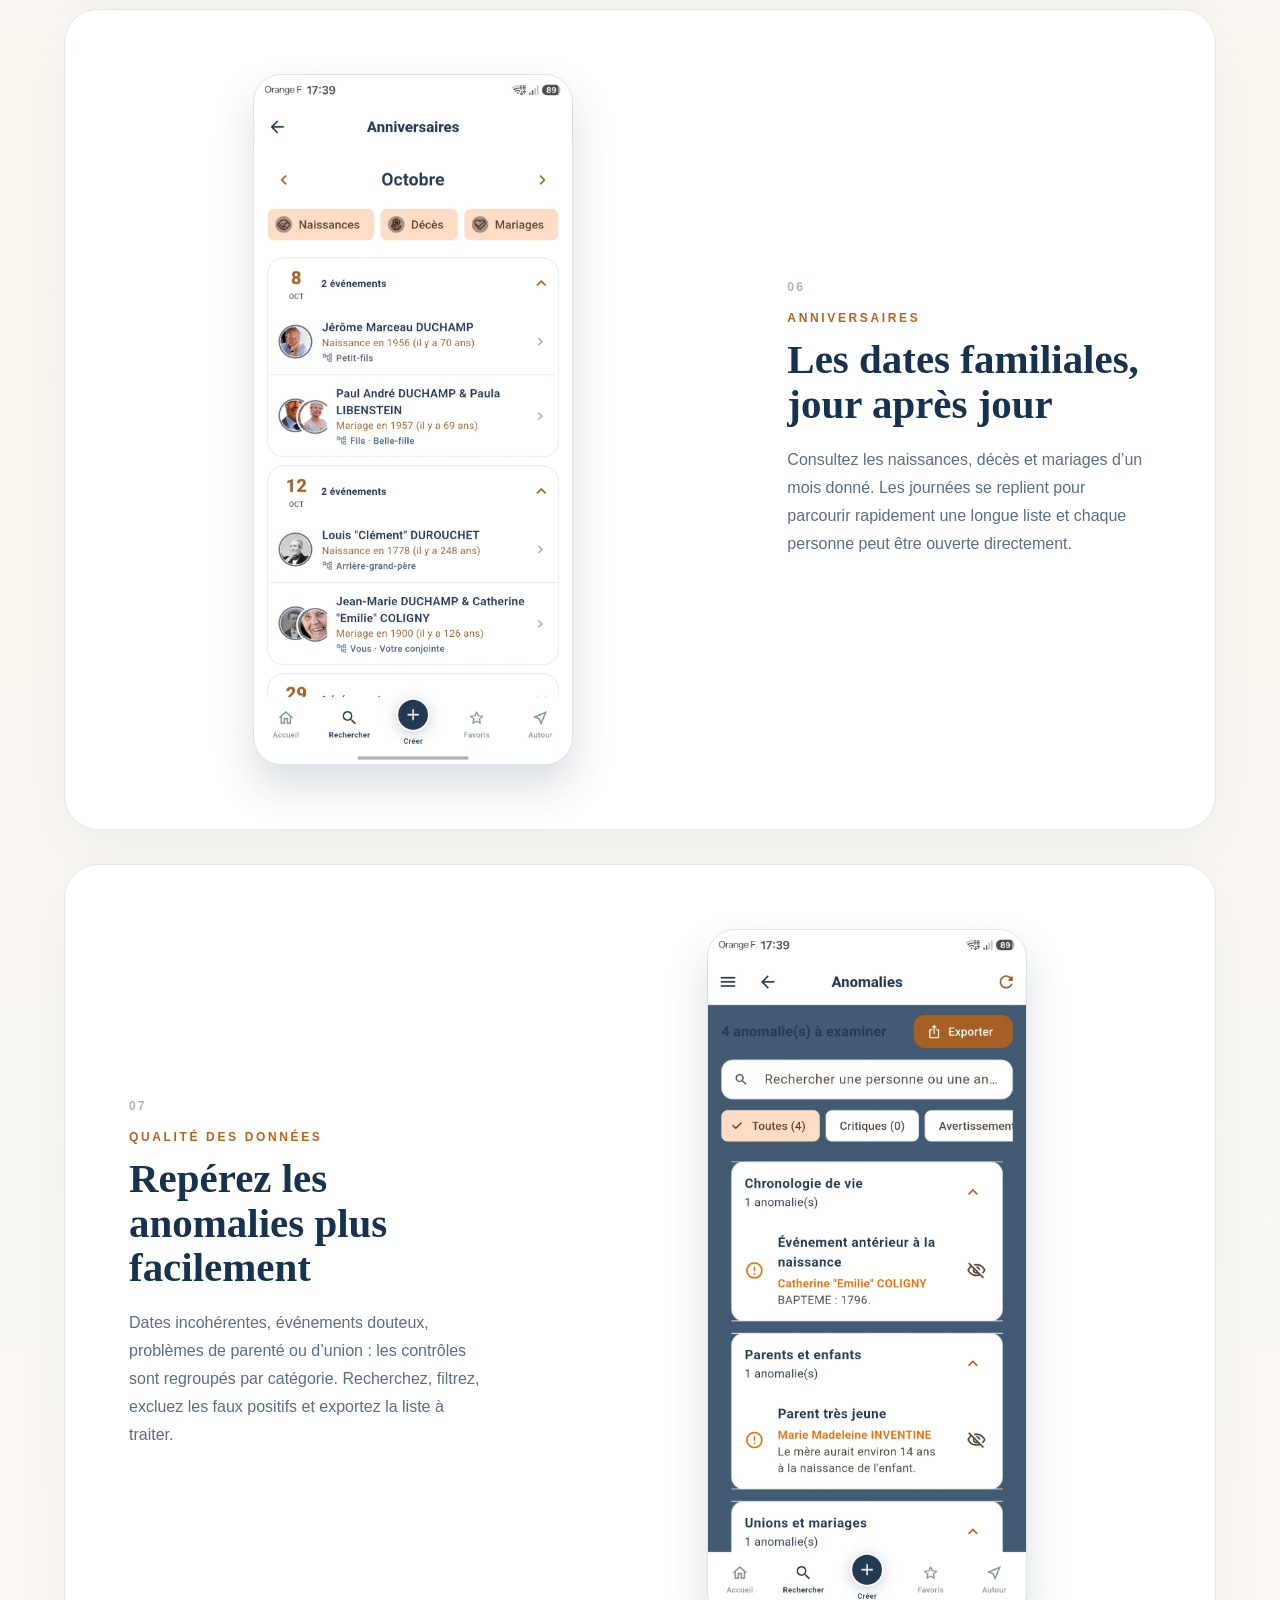
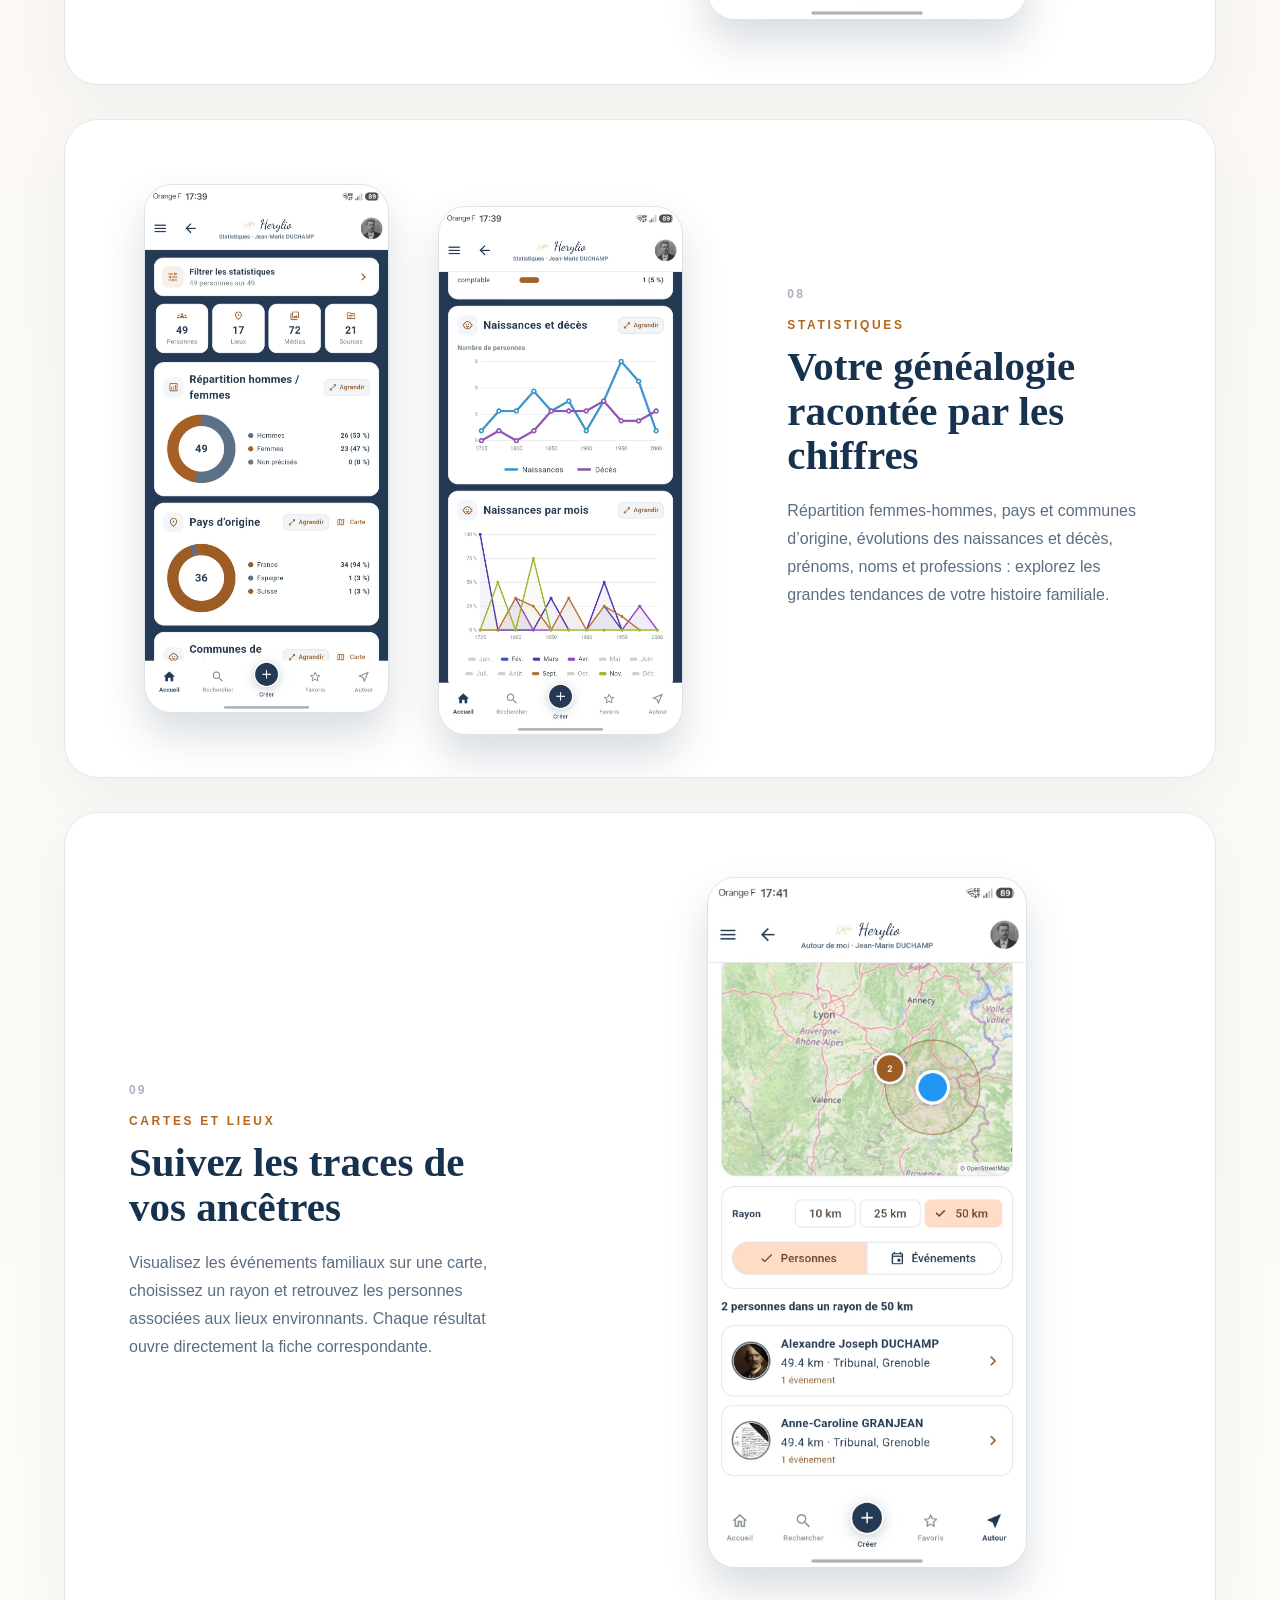
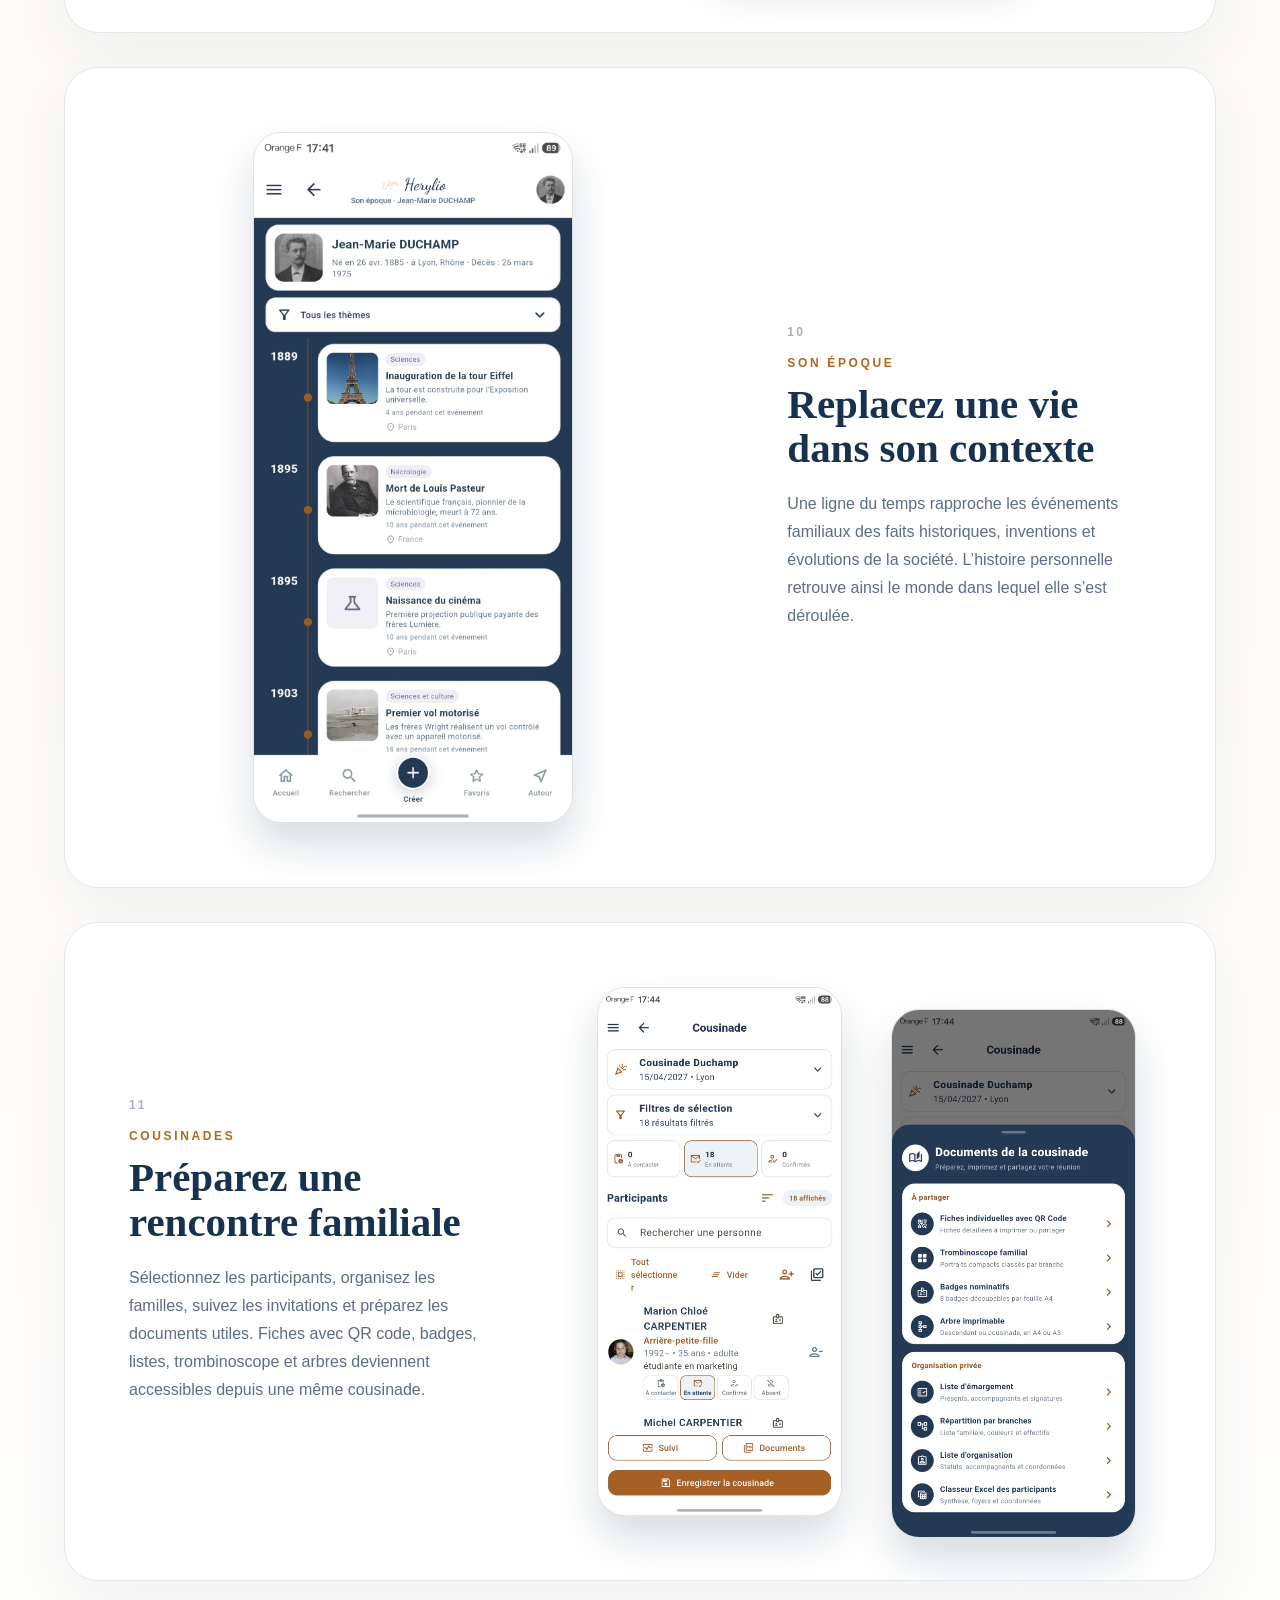
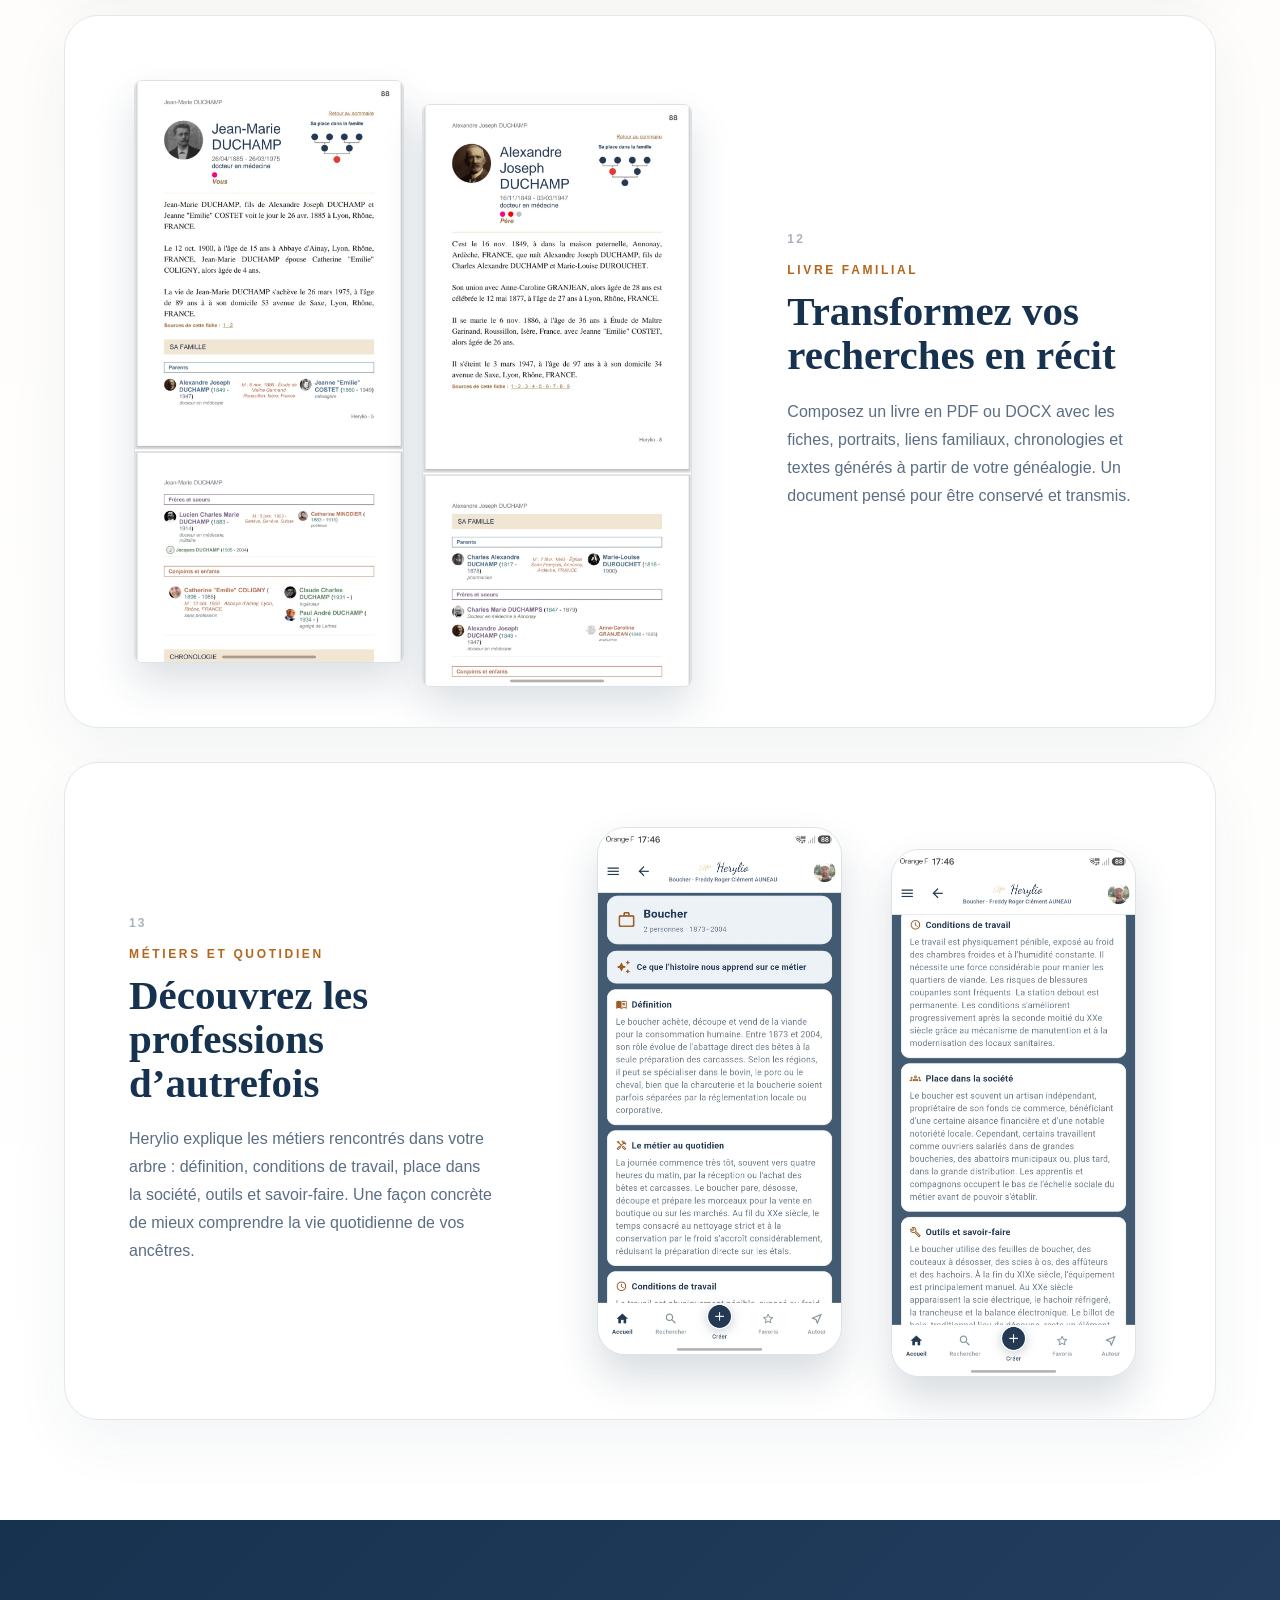
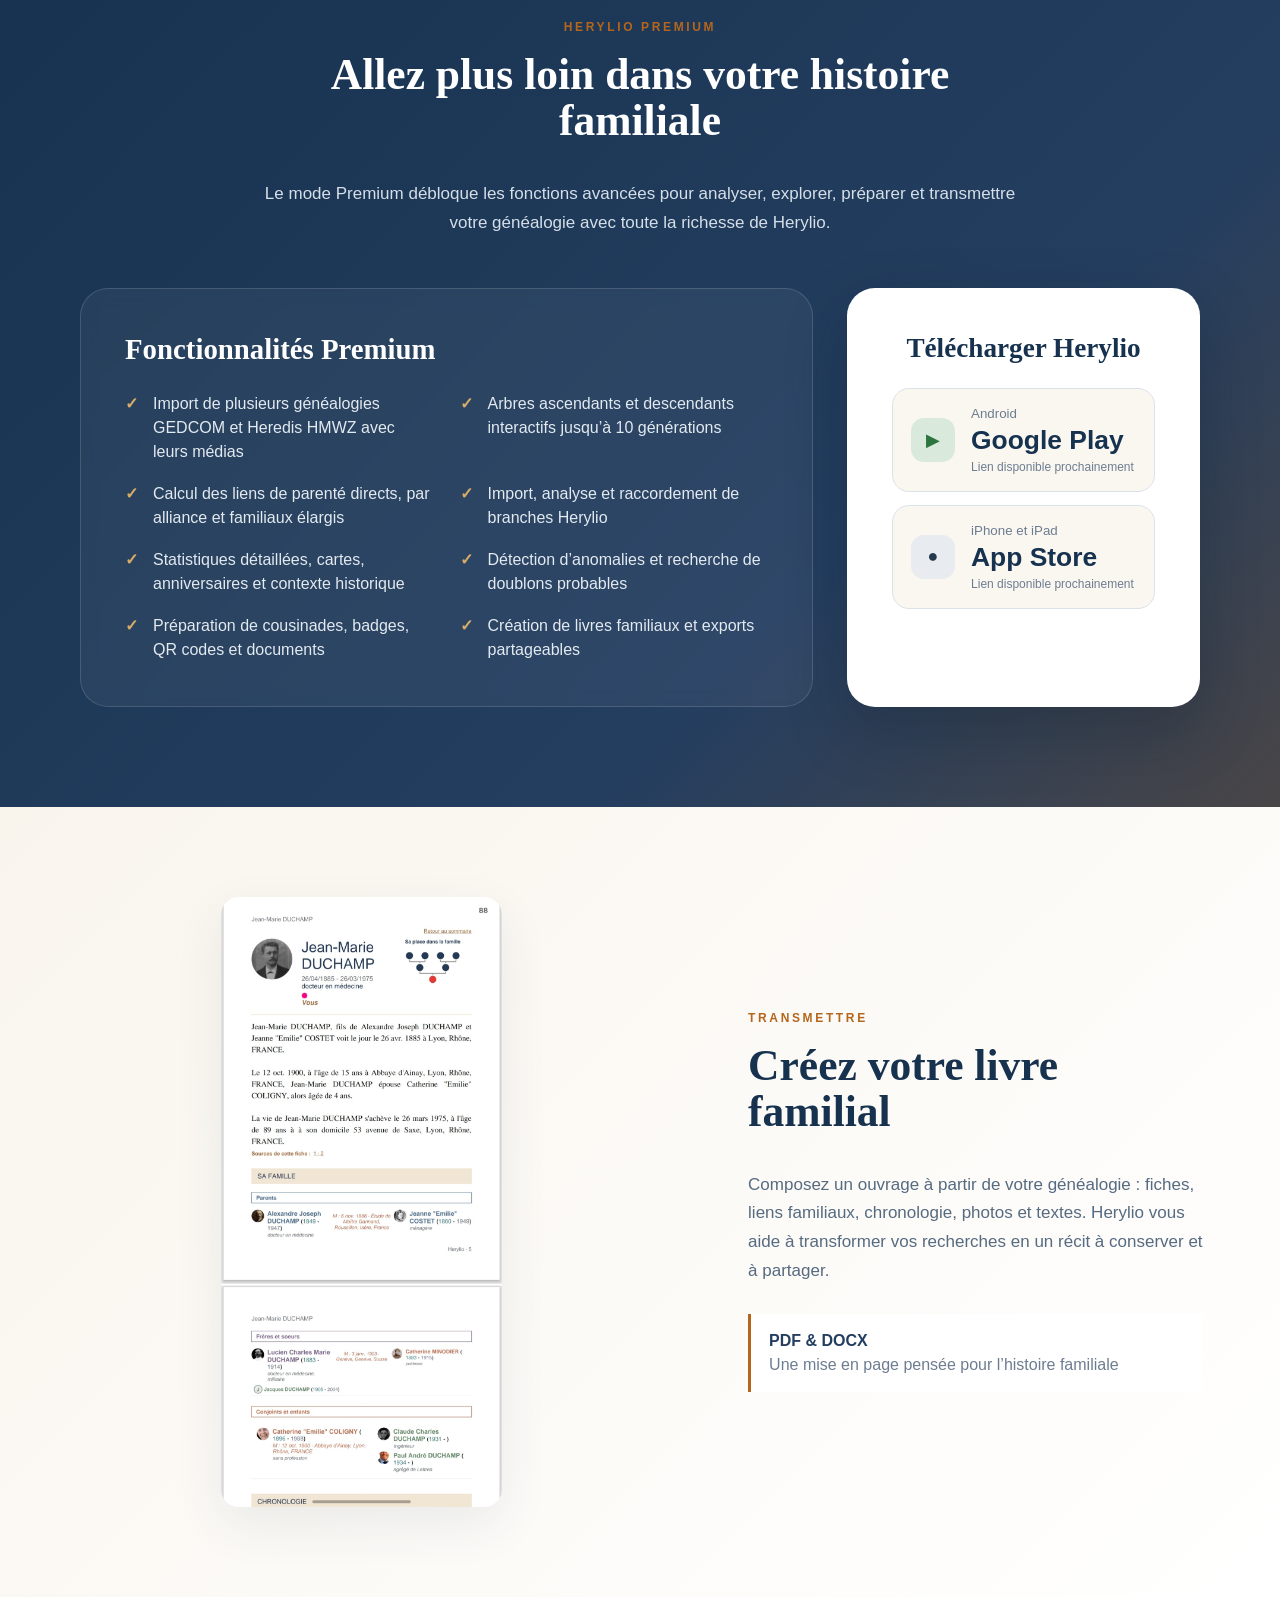
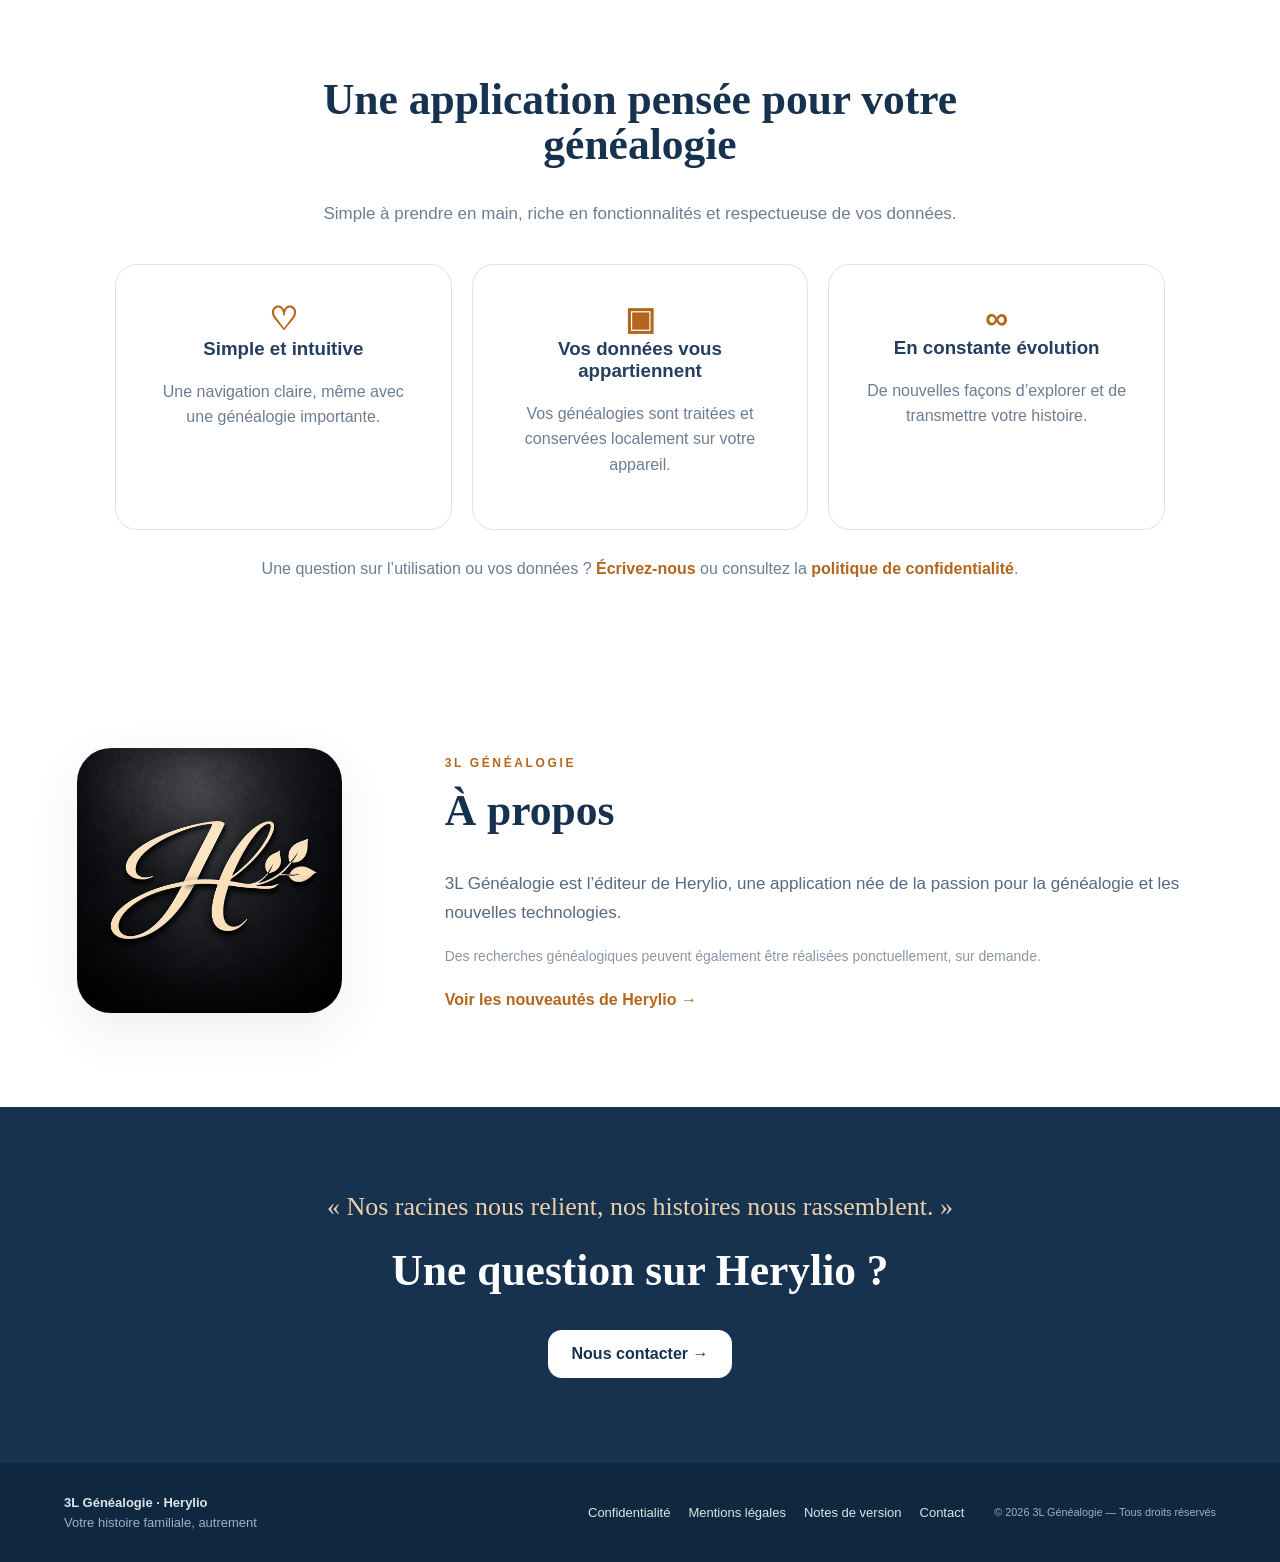
==== commit 1b1d05ca: "Add files via upload" ====
--- a/index.html
+++ b/index.html
@@ -33,7 +33,7 @@
   <div class="premium-intro"><p class="eyebrow">HERYLIO PREMIUM</p><h2>Allez plus loin dans votre histoire familiale</h2><p>Le mode Premium débloque les fonctions avancées pour analyser, explorer, préparer et transmettre votre généalogie avec toute la richesse de Herylio.</p></div>
   <div class="premium-content">
     <div class="premium-features"><h3>Fonctionnalités Premium</h3><ul><li>Import de plusieurs généalogies GEDCOM et Heredis HMWZ avec leurs médias</li><li>Arbres ascendants et descendants interactifs jusqu’à 10 générations</li><li>Calcul des liens de parenté directs, par alliance et familiaux élargis</li><li>Import, analyse et raccordement de branches Herylio</li><li>Statistiques détaillées, cartes, anniversaires et contexte historique</li><li>Détection d’anomalies et recherche de doublons probables</li><li>Préparation de cousinades, badges, QR codes et documents</li><li>Création de livres familiaux et exports partageables</li></ul></div>
-    <div class="price-panel"><p class="price-title">Accès Premium</p><div class="store-price"><span class="store-icon">▶</span><div><small>Android · Google Play</small><strong>9,99 €</strong></div></div><div class="store-price"><span class="store-icon apple">●</span><div><small>Apple · App Store</small><strong>14,90 €</strong></div></div><p class="price-note">Tarifs indiqués au 24 septembre 2026. Le prix affiché dans la boutique de votre appareil fait foi.</p></div>
+    <div class="price-panel"><p class="price-title">Télécharger Herylio</p><div class="store-price"><span class="store-icon">▶</span><div><small>Android</small><strong>Google Play</strong><span class="store-soon">Lien disponible prochainement</span></div></div><div class="store-price"><span class="store-icon apple">●</span><div><small>iPhone et iPad</small><strong>App Store</strong><span class="store-soon">Lien disponible prochainement</span></div></div></div>
   </div>
 </section>
 <section class="book" id="livre"><img src="assets/captures/livre-1.jpg" alt="Livre familial créé avec Herylio"><div><p class="eyebrow">TRANSMETTRE</p><h2>Créez votre livre familial</h2><p>Composez un ouvrage à partir de votre généalogie : fiches, liens familiaux, chronologie, photos et textes. Herylio vous aide à transformer vos recherches en un récit à conserver et à partager.</p><div class="mini"><b>PDF &amp; DOCX</b><span>Une mise en page pensée pour l’histoire familiale</span></div></div></section>
--- a/features.css
+++ b/features.css
@@ -40,6 +40,6 @@
 .store-price div{display:grid;gap:4px}
 .store-price small{color:var(--muted)}
 .store-price strong{font-size:1.65rem;color:var(--navy2)}
-.price-note{margin:18px 0 0;font-size:12px;line-height:1.5;text-align:center;color:var(--muted)}
+.store-soon{font-size:12px;color:var(--muted)}
 @media(max-width:850px){.premium-content{grid-template-columns:1fr}.premium-features ul{grid-template-columns:1fr}.price-panel{max-width:520px;width:100%;margin:auto}}
 @media(max-width:520px){.premium{padding:70px 18px}.premium-intro{margin-bottom:34px}.premium-features,.price-panel{padding:26px 20px;border-radius:22px}}
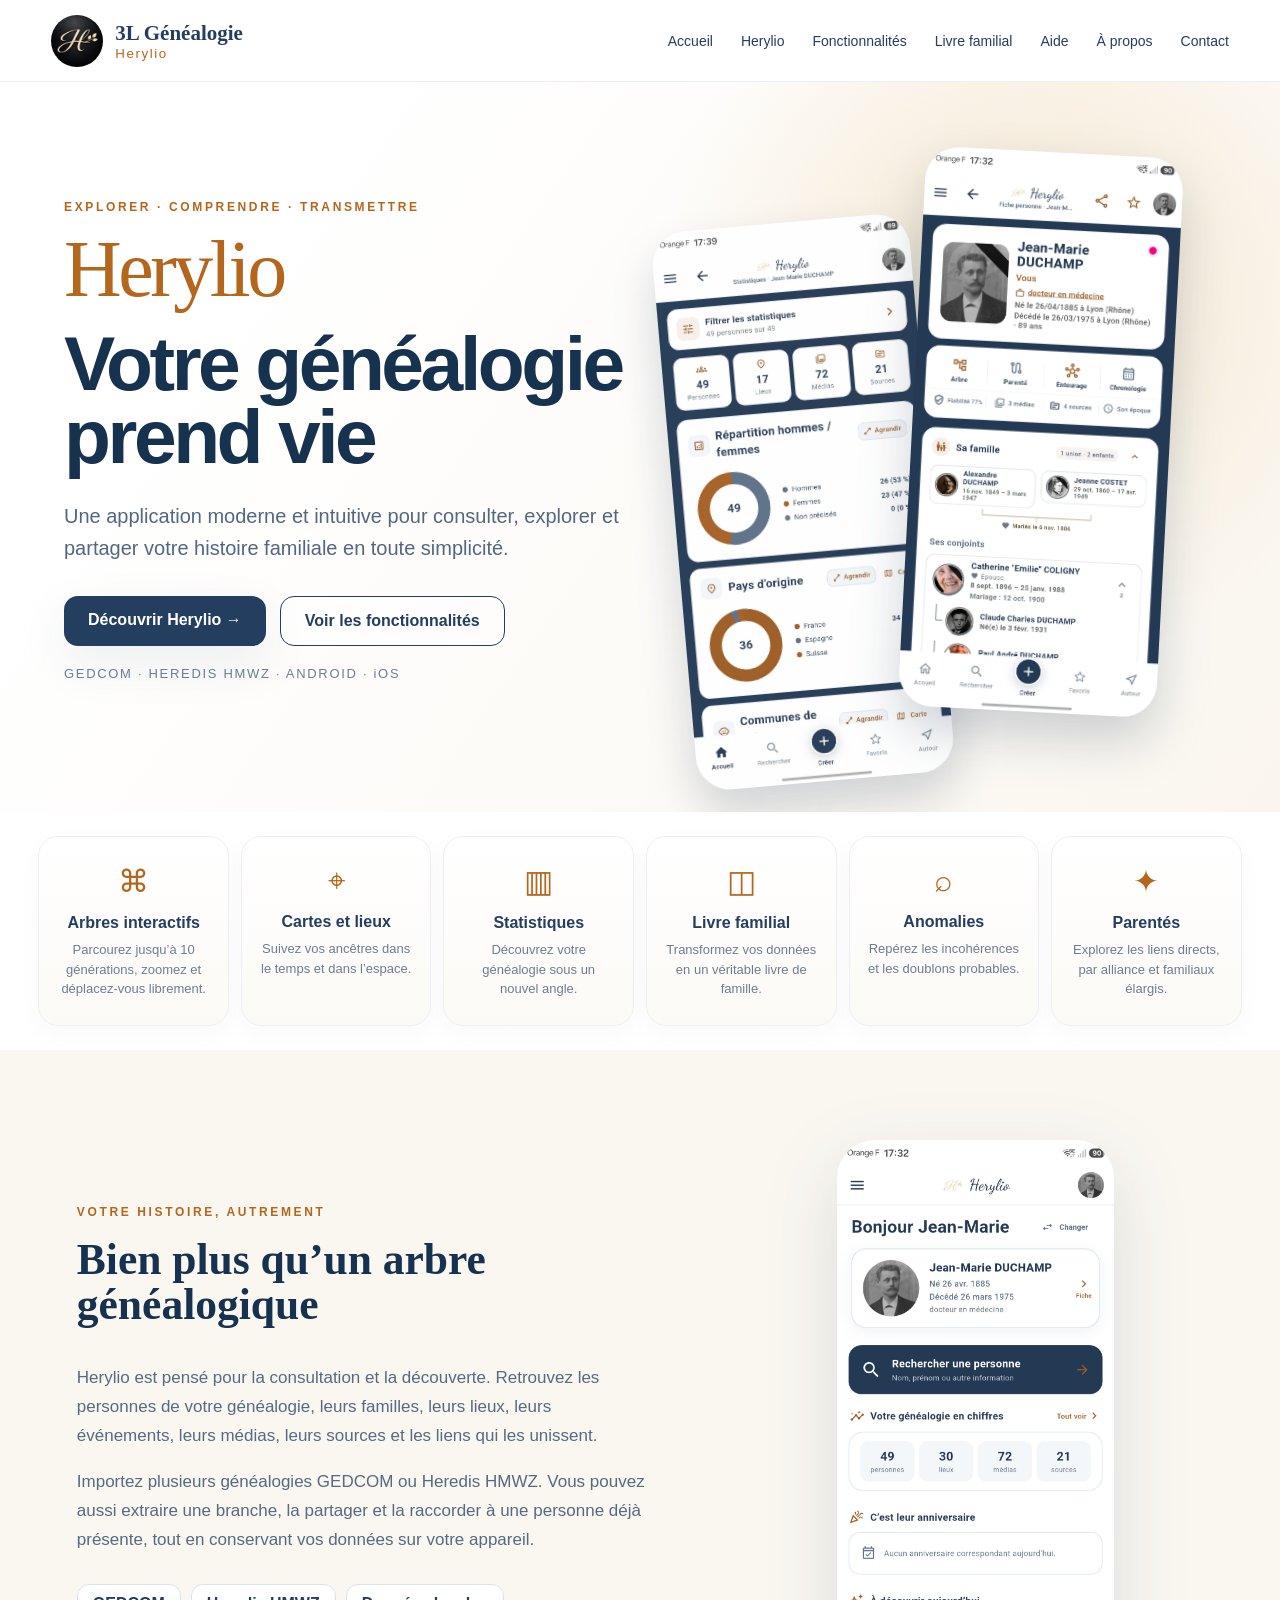
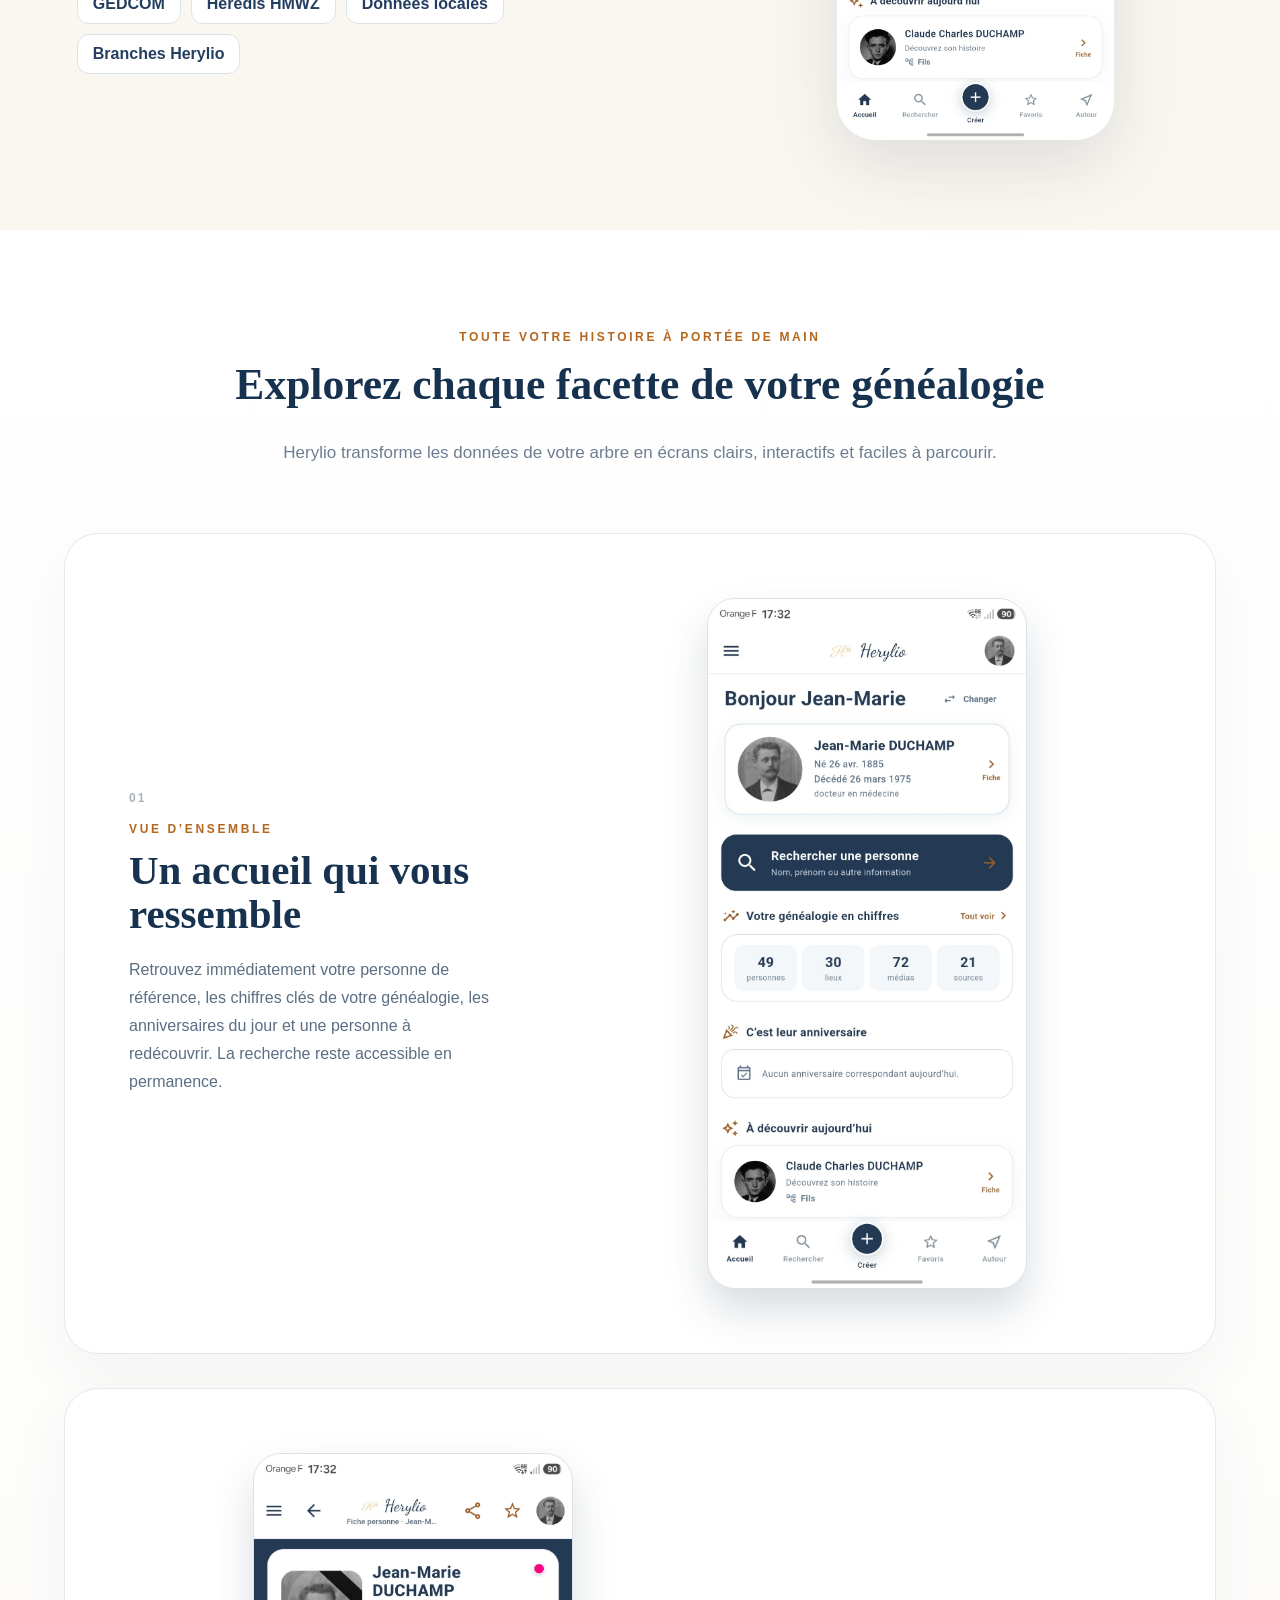
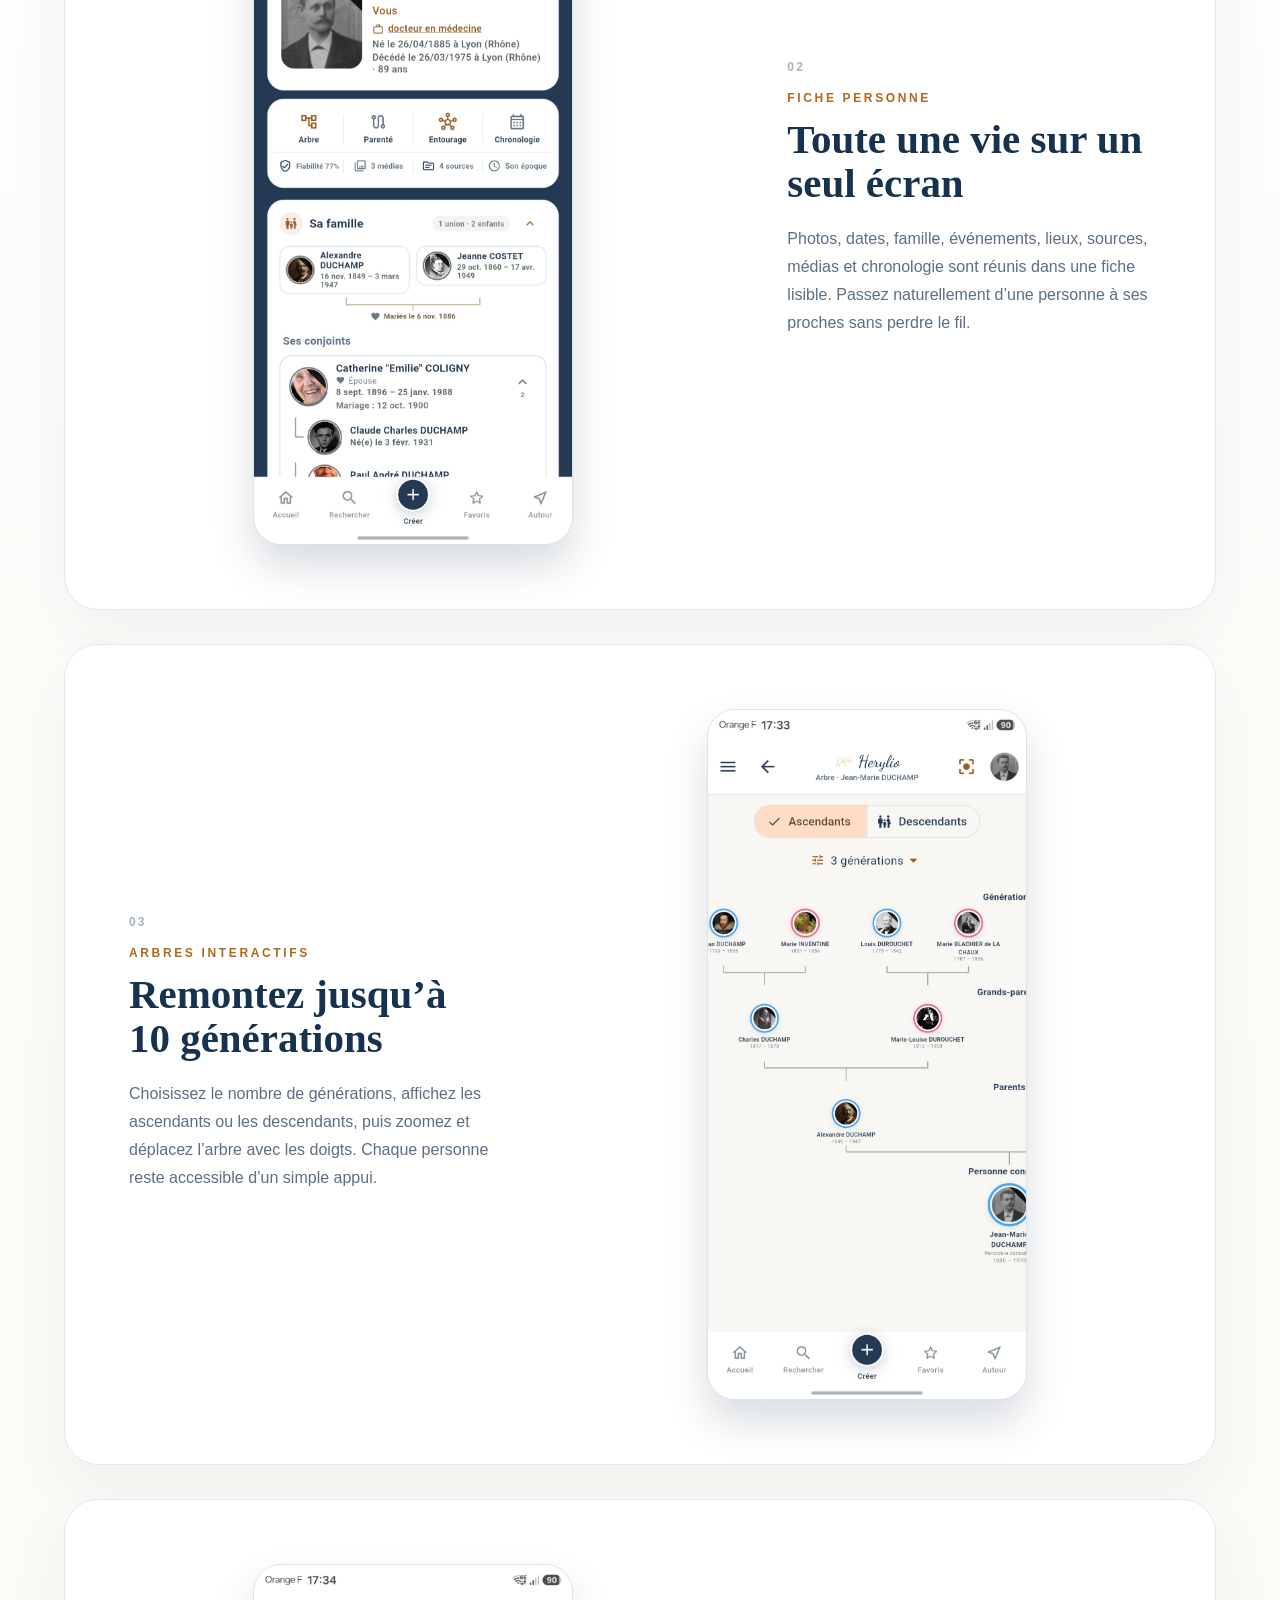
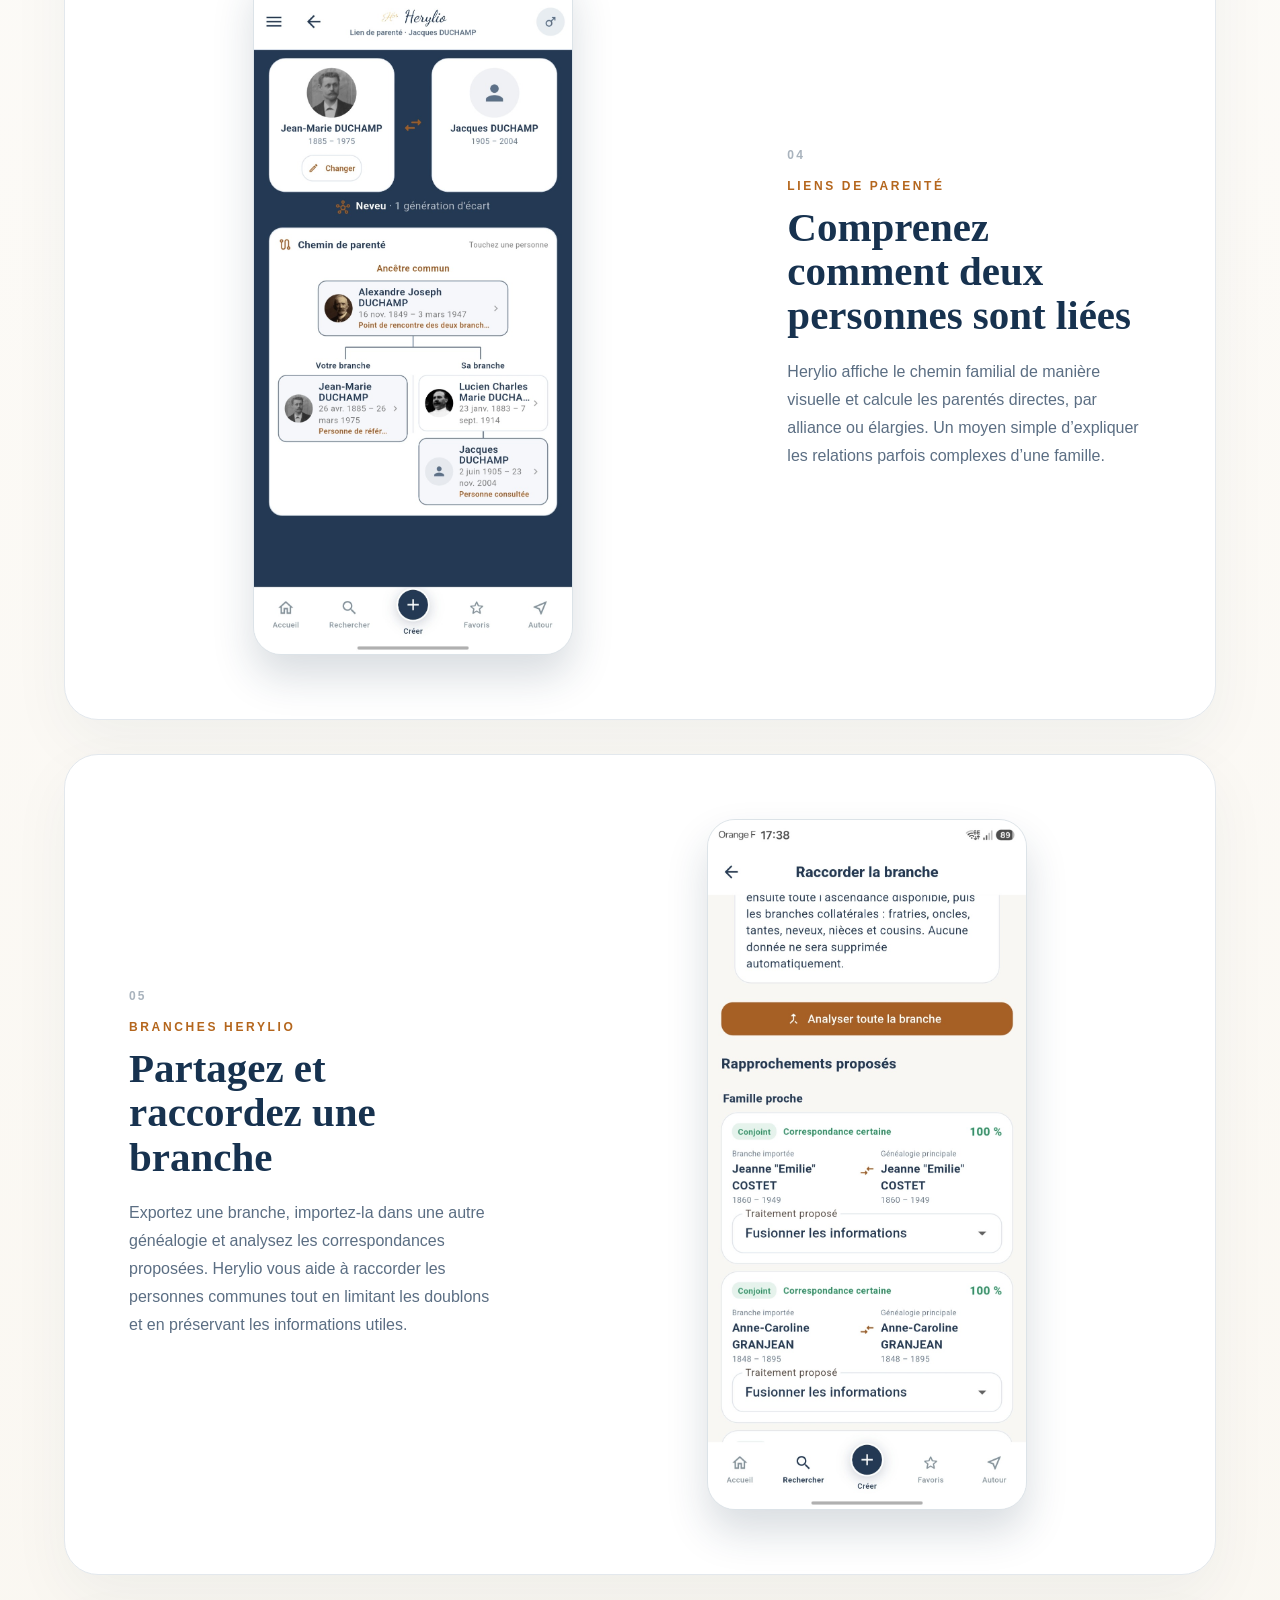
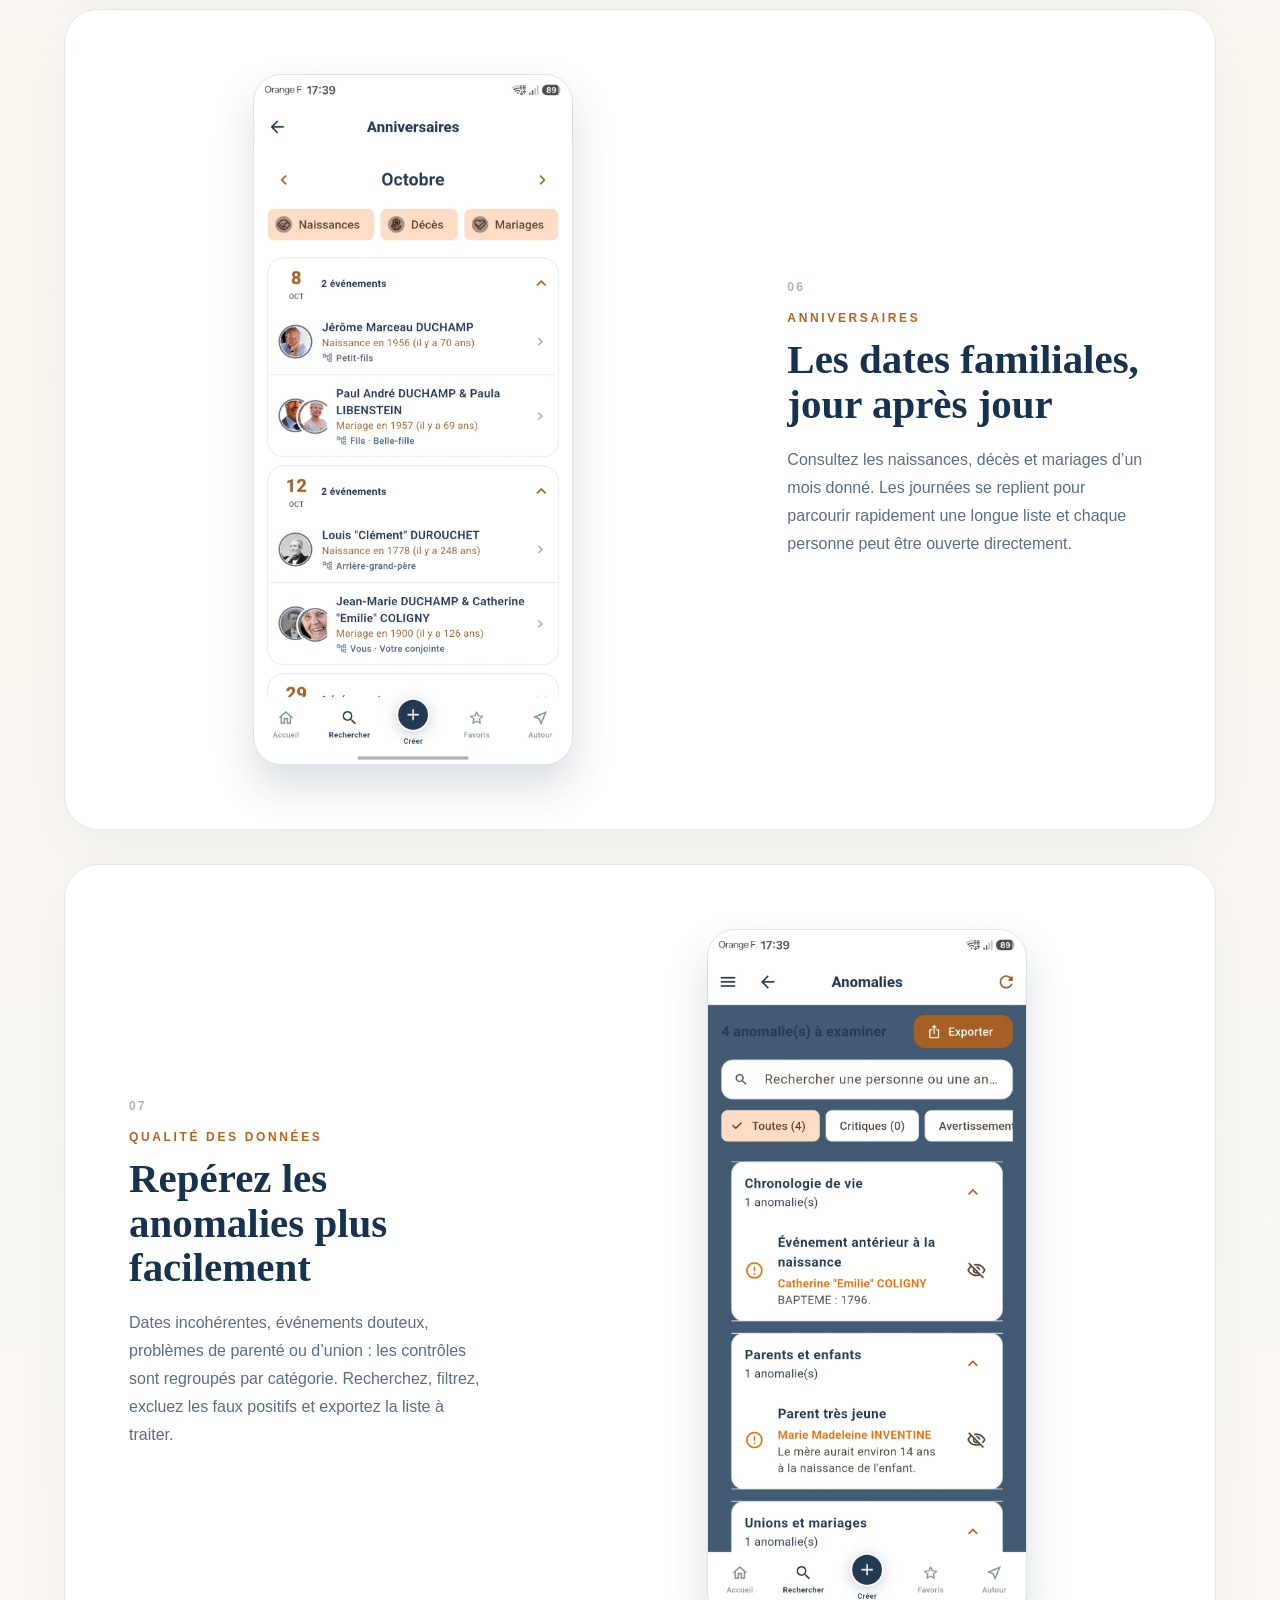
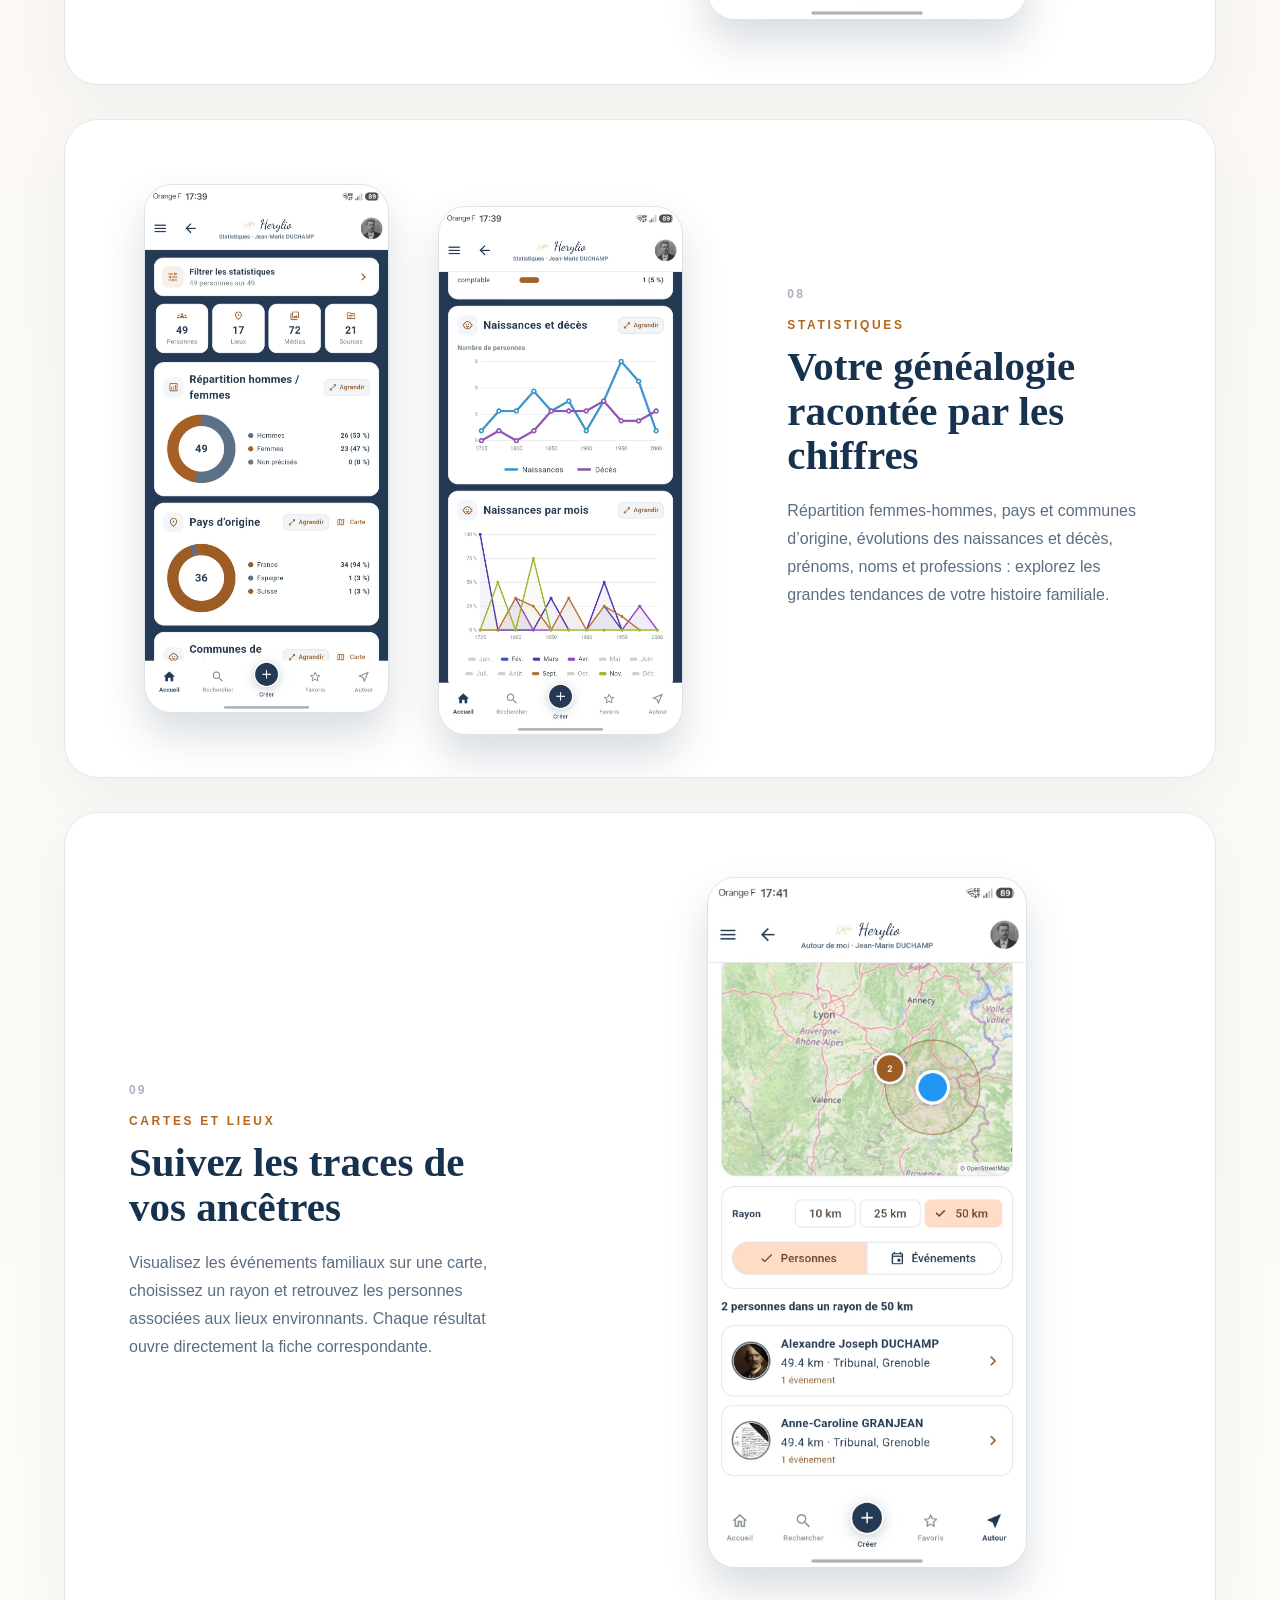
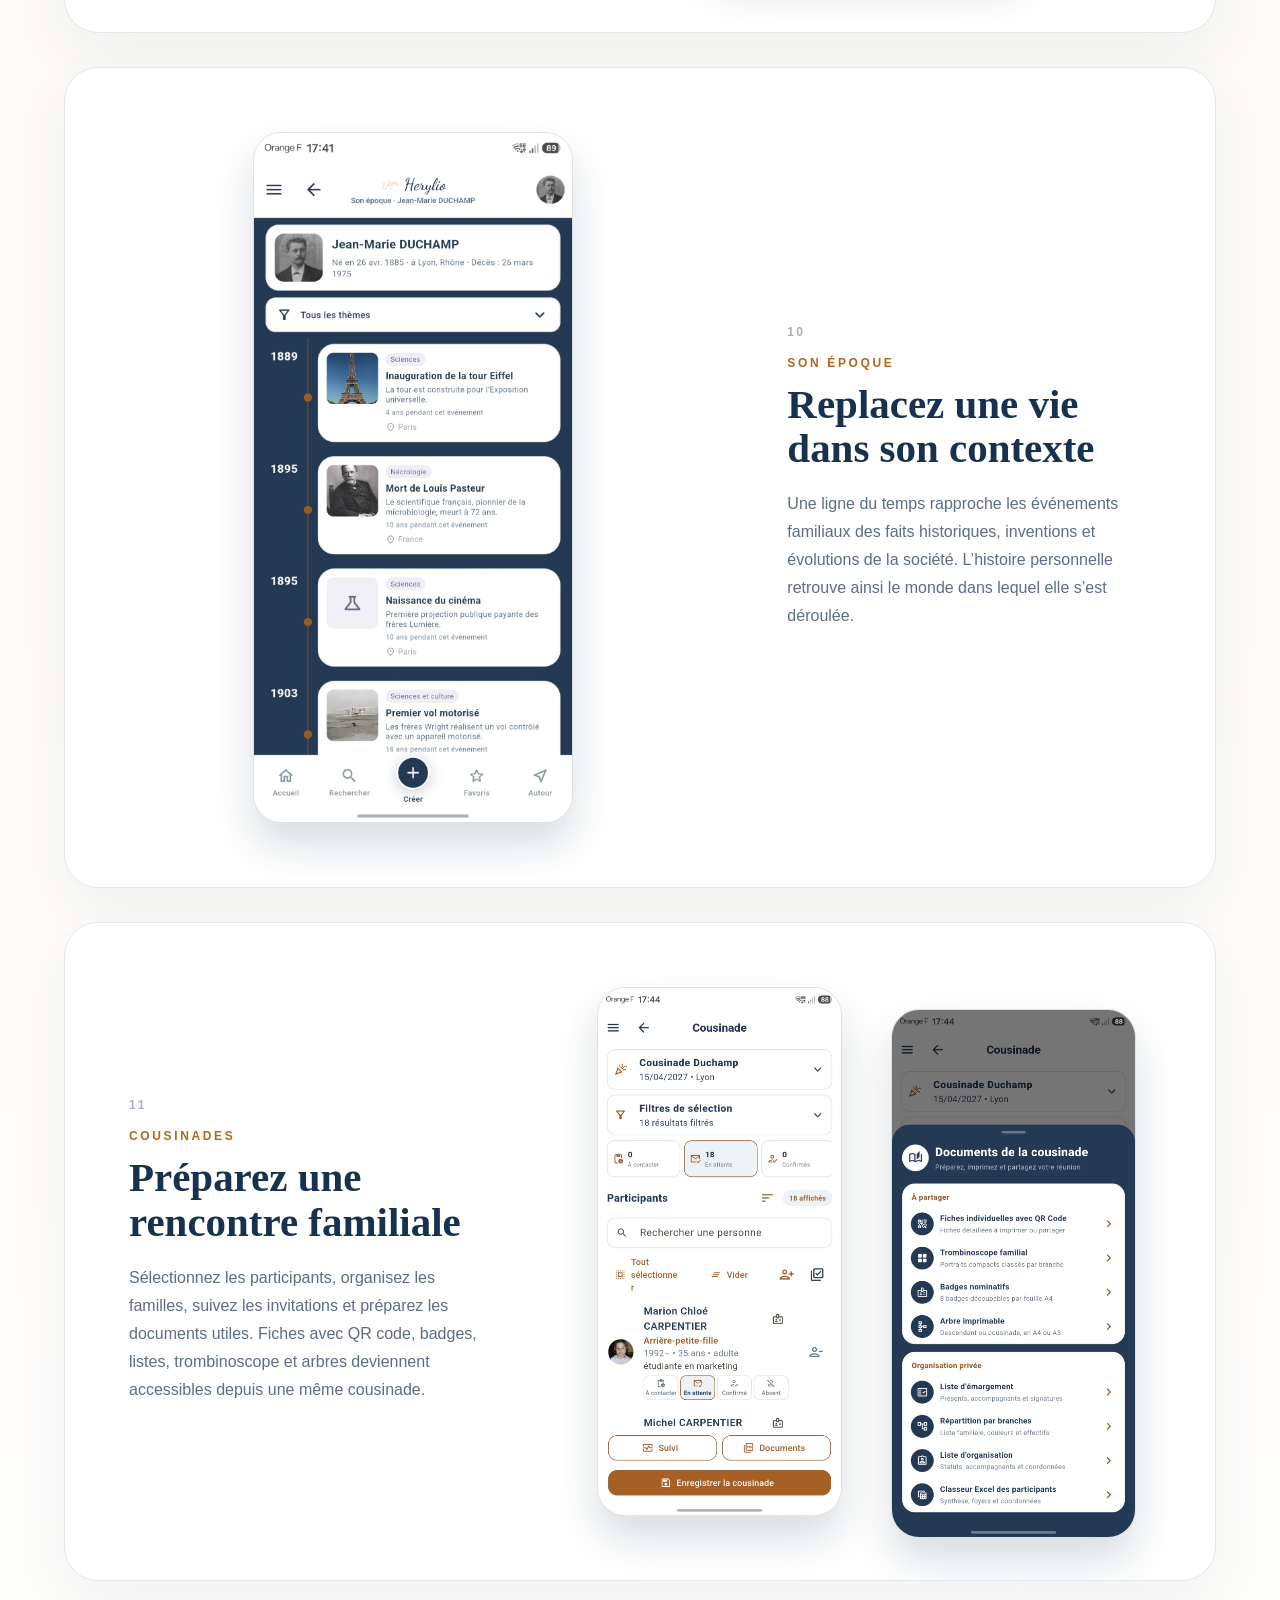
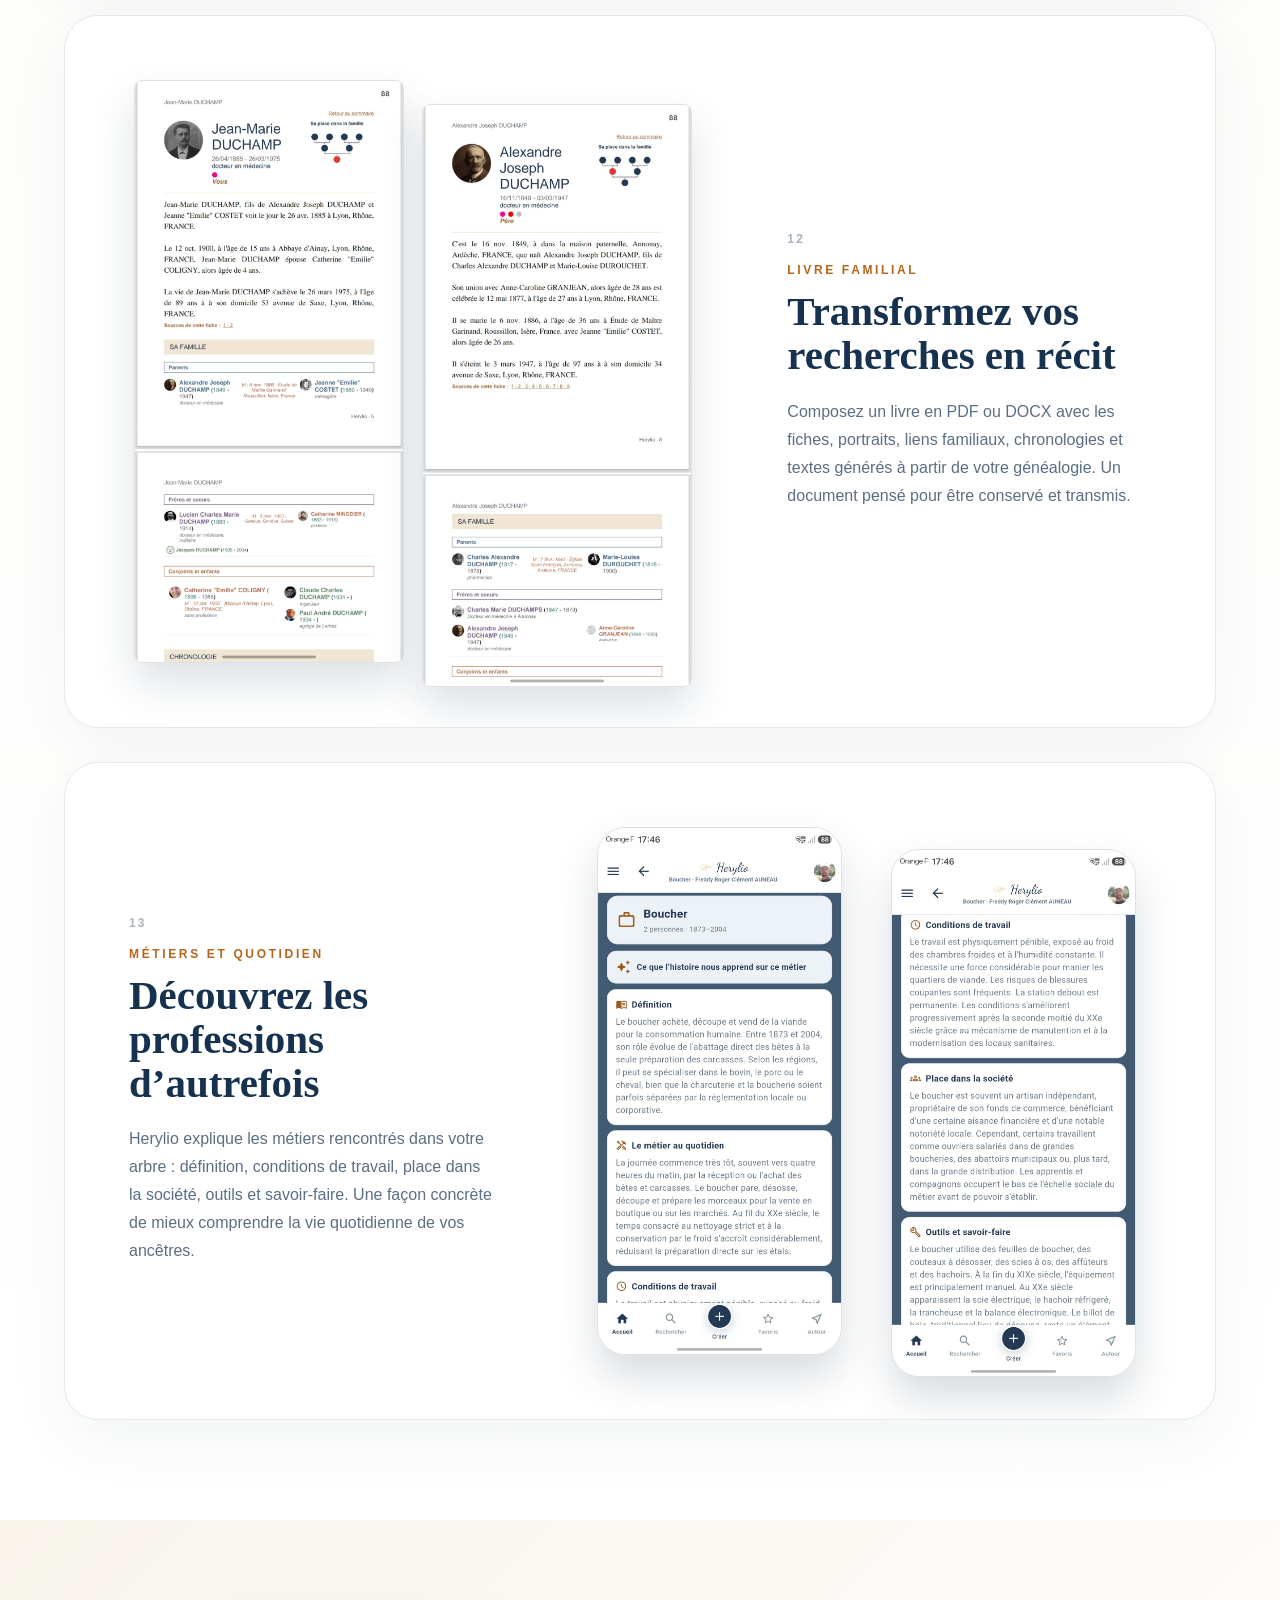
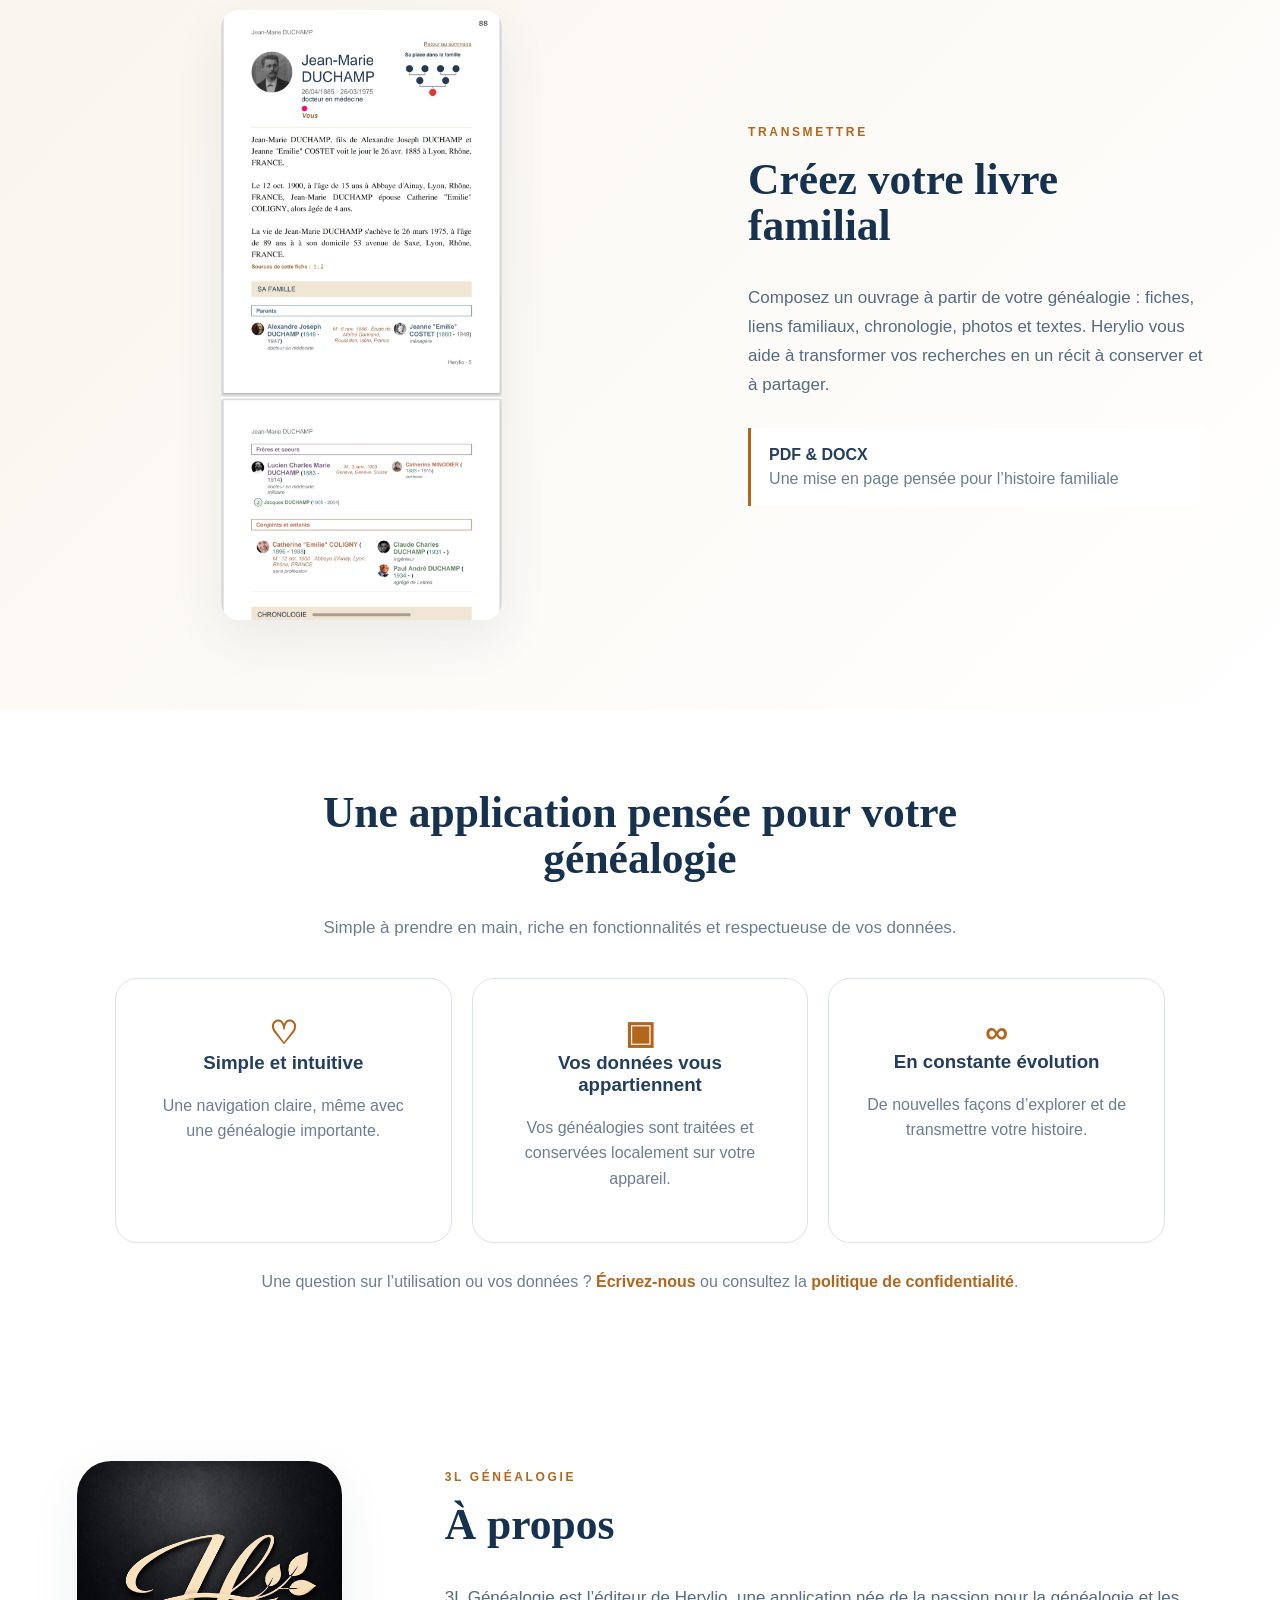
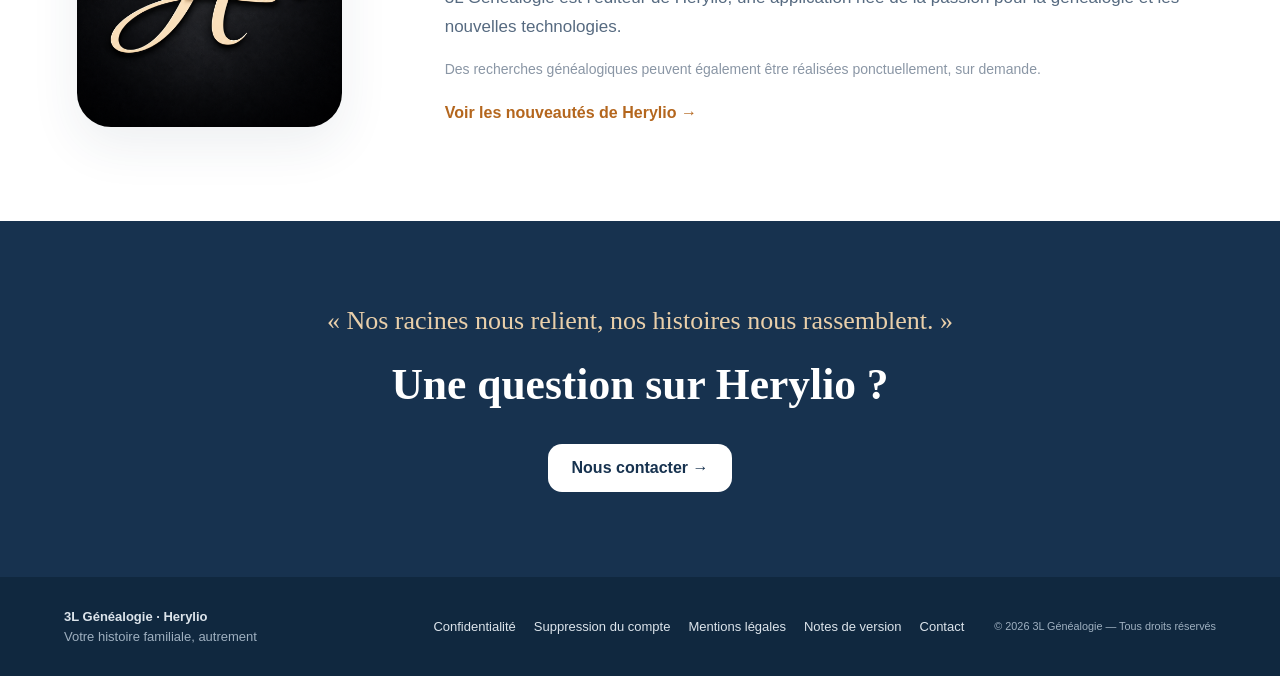
==== commit 9aef7a0c: "Add files via upload" ====
--- a/index.html
+++ b/index.html
@@ -6,7 +6,7 @@
   <title>Herylio — Votre généalogie prend vie</title><link rel="icon" type="image/png" sizes="32x32" href="assets/favicon-32.png"><link rel="apple-touch-icon" sizes="180x180" href="assets/apple-touch-icon.png"><link rel="stylesheet" href="styles.css"><link rel="stylesheet" href="legal.css"><link rel="stylesheet" href="features.css">
 </head>
 <body>
-<header class="top"><a class="brand" href="#accueil"><img src="assets/herylio-logo.png" alt="Logo Herylio"><span><b>3L Généalogie</b><small>Herylio</small></span></a><button class="menu" type="button" aria-label="Ouvrir le menu" aria-expanded="false">☰</button><nav aria-label="Navigation principale"><a href="#accueil">Accueil</a><a href="#herylio">Herylio</a><a href="#fonctions">Fonctionnalités</a><a href="#premium">Premium</a><a href="#livre">Livre familial</a><a href="#aide">Aide</a><a href="#apropos">À propos</a><a href="#contact">Contact</a></nav></header>
+<header class="top"><a class="brand" href="#accueil"><img src="assets/herylio-logo.png" alt="Logo Herylio"><span><b>3L Généalogie</b><small>Herylio</small></span></a><button class="menu" type="button" aria-label="Ouvrir le menu" aria-expanded="false">☰</button><nav aria-label="Navigation principale"><a href="#accueil">Accueil</a><a href="#herylio">Herylio</a><a href="#fonctions">Fonctionnalités</a><a href="#livre">Livre familial</a><a href="#aide">Aide</a><a href="#apropos">À propos</a><a href="#contact">Contact</a></nav></header>
 <main>
 <section class="hero" id="accueil"><div class="hero-copy"><p class="eyebrow">EXPLORER · COMPRENDRE · TRANSMETTRE</p><h1><span>Herylio</span>Votre généalogie<br>prend vie</h1><p class="lead">Une application moderne et intuitive pour consulter, explorer et partager votre histoire familiale en toute simplicité.</p><div class="actions"><a class="btn primary" href="#herylio">Découvrir Herylio →</a><a class="btn secondary" href="#fonctions">Voir les fonctionnalités</a></div><p class="note">GEDCOM · HEREDIS HMWZ · ANDROID · iOS</p></div><div class="phones"><img class="phone back" src="assets/captures/statistiques-1.jpg" alt="Statistiques dans Herylio"><img class="phone front" src="assets/captures/fiche-personne.jpg" alt="Fiche d’une personne dans Herylio"></div></section>
 <section class="features" id="fonctions"><article><i>⌘</i><h3>Arbres interactifs</h3><p>Parcourez jusqu’à 10 générations, zoomez et déplacez-vous librement.</p></article><article><i>⌖</i><h3>Cartes et lieux</h3><p>Suivez vos ancêtres dans le temps et dans l’espace.</p></article><article><i>▥</i><h3>Statistiques</h3><p>Découvrez votre généalogie sous un nouvel angle.</p></article><article><i>◫</i><h3>Livre familial</h3><p>Transformez vos données en un véritable livre de famille.</p></article><article><i>⌕</i><h3>Anomalies</h3><p>Repérez les incohérences et les doublons probables.</p></article><article><i>✦</i><h3>Parentés</h3><p>Explorez les liens directs, par alliance et familiaux élargis.</p></article></section>
@@ -29,17 +29,10 @@
     <article class="feature-story"><div class="feature-copy"><span class="feature-number">13</span><p class="eyebrow">MÉTIERS ET QUOTIDIEN</p><h3>Découvrez les professions d’autrefois</h3><p>Herylio explique les métiers rencontrés dans votre arbre : définition, conditions de travail, place dans la société, outils et savoir-faire. Une façon concrète de mieux comprendre la vie quotidienne de vos ancêtres.</p></div><div class="screen-pair"><figure class="screen-frame"><img src="assets/captures/metier-1.jpg" alt="Histoire d’un métier ancestral" loading="lazy"></figure><figure class="screen-frame"><img src="assets/captures/metier-2.jpg" alt="Conditions de travail et outils d’un métier" loading="lazy"></figure></div></article>
   </div>
 </section>
-<section class="premium" id="premium">
-  <div class="premium-intro"><p class="eyebrow">HERYLIO PREMIUM</p><h2>Allez plus loin dans votre histoire familiale</h2><p>Le mode Premium débloque les fonctions avancées pour analyser, explorer, préparer et transmettre votre généalogie avec toute la richesse de Herylio.</p></div>
-  <div class="premium-content">
-    <div class="premium-features"><h3>Fonctionnalités Premium</h3><ul><li>Import de plusieurs généalogies GEDCOM et Heredis HMWZ avec leurs médias</li><li>Arbres ascendants et descendants interactifs jusqu’à 10 générations</li><li>Calcul des liens de parenté directs, par alliance et familiaux élargis</li><li>Import, analyse et raccordement de branches Herylio</li><li>Statistiques détaillées, cartes, anniversaires et contexte historique</li><li>Détection d’anomalies et recherche de doublons probables</li><li>Préparation de cousinades, badges, QR codes et documents</li><li>Création de livres familiaux et exports partageables</li></ul></div>
-    <div class="price-panel"><p class="price-title">Télécharger Herylio</p><div class="store-price"><span class="store-icon">▶</span><div><small>Android</small><strong>Google Play</strong><span class="store-soon">Lien disponible prochainement</span></div></div><div class="store-price"><span class="store-icon apple">●</span><div><small>iPhone et iPad</small><strong>App Store</strong><span class="store-soon">Lien disponible prochainement</span></div></div></div>
-  </div>
-</section>
 <section class="book" id="livre"><img src="assets/captures/livre-1.jpg" alt="Livre familial créé avec Herylio"><div><p class="eyebrow">TRANSMETTRE</p><h2>Créez votre livre familial</h2><p>Composez un ouvrage à partir de votre généalogie : fiches, liens familiaux, chronologie, photos et textes. Herylio vous aide à transformer vos recherches en un récit à conserver et à partager.</p><div class="mini"><b>PDF &amp; DOCX</b><span>Une mise en page pensée pour l’histoire familiale</span></div></div></section>
 <section class="values" id="aide"><div><h2>Une application pensée pour votre généalogie</h2><p>Simple à prendre en main, riche en fonctionnalités et respectueuse de vos données.</p></div><div class="value-grid"><article><b>♡</b><h3>Simple et intuitive</h3><p>Une navigation claire, même avec une généalogie importante.</p></article><article><b>▣</b><h3>Vos données vous appartiennent</h3><p>Vos généalogies sont traitées et conservées localement sur votre appareil.</p></article><article><b>∞</b><h3>En constante évolution</h3><p>De nouvelles façons d’explorer et de transmettre votre histoire.</p></article></div><p class="help-link">Une question sur l’utilisation ou vos données ? <a href="mailto:contact@3l-genealogie.fr">Écrivez-nous</a> ou consultez la <a href="confidentialite.html">politique de confidentialité</a>.</p></section>
 <section class="about" id="apropos"><div class="mark"><img src="assets/herylio-logo.png" alt="Logo Herylio"></div><div><p class="eyebrow">3L GÉNÉALOGIE</p><h2>À propos</h2><p>3L Généalogie est l’éditeur de Herylio, une application née de la passion pour la généalogie et les nouvelles technologies.</p><p class="muted">Des recherches généalogiques peuvent également être réalisées ponctuellement, sur demande.</p><a class="text-link" href="notes-version.html">Voir les nouveautés de Herylio →</a></div></section>
 <section class="contact" id="contact"><p>« Nos racines nous relient, nos histoires nous rassemblent. »</p><h2>Une question sur Herylio ?</h2><a class="btn light" href="mailto:contact@3l-genealogie.fr">Nous contacter →</a></section>
 </main>
-<footer><div><b>3L Généalogie · Herylio</b><span>Votre histoire familiale, autrement</span></div><div><a href="confidentialite.html">Confidentialité</a><a href="mentions-legales.html">Mentions légales</a><a href="notes-version.html">Notes de version</a><a href="mailto:contact@3l-genealogie.fr">Contact</a></div><small>© 2026 3L Généalogie — Tous droits réservés</small></footer><script src="script.js"></script>
+<footer><div><b>3L Généalogie · Herylio</b><span>Votre histoire familiale, autrement</span></div><div><a href="confidentialite.html">Confidentialité</a><a href="suppression-compte.html">Suppression du compte</a><a href="mentions-legales.html">Mentions légales</a><a href="notes-version.html">Notes de version</a><a href="mailto:contact@3l-genealogie.fr">Contact</a></div><small>© 2026 3L Généalogie — Tous droits réservés</small></footer><script src="script.js"></script>
 </body></html>
--- a/legal.css
+++ b/legal.css
@@ -3,6 +3,8 @@
 .help-link{margin:30px auto 0;color:var(--muted)}
 .help-link a,.text-link,.legal-card a{color:var(--copper);font-weight:700}
 .text-link{display:inline-block;margin-top:8px}
+.delete-account-button{display:inline-block;padding:14px 20px;border-radius:12px;background:var(--navy2);color:#fff!important;text-decoration:none;line-height:1.35}
+.delete-account-button:hover{background:var(--copper);color:#fff!important}
 footer>div:nth-child(2){flex-wrap:wrap;justify-content:center}
 footer [aria-current=page]{color:var(--gold)}
 .back-link{font-size:14px;font-weight:700}
--- a/features.css
+++ b/features.css
@@ -21,25 +21,3 @@
 .document-frame img{display:block;width:100%;height:auto}
 @media(max-width:900px){.feature-story,.feature-story.reverse{grid-template-columns:1fr;gap:38px}.feature-story.reverse .feature-copy,.feature-story.reverse>.screen-frame,.feature-story.reverse>.screen-pair,.feature-story.reverse>.document-pair{order:initial}.feature-copy{max-width:680px}.screen-frame{width:min(360px,88%)}.screen-pair,.document-pair{max-width:620px;margin:auto}}
 @media(max-width:560px){.feature-showcase{padding:70px 14px}.feature-showcase>.section-head{margin-bottom:42px;padding:0 8px}.feature-list{gap:20px}.feature-story{padding:28px 18px;border-radius:24px}.feature-copy>p:last-child{font-size:15px}.screen-frame{width:min(330px,92%)}.screen-pair,.document-pair{gap:8px}.screen-pair .screen-frame{width:49%;border-radius:17px}.document-frame{width:49%}}
-
-.premium{padding:100px max(6vw,30px);background:linear-gradient(135deg,#17324f 0,#243e60 68%,#81501f 150%);color:#fff}
-.premium-intro{max-width:780px;margin:0 auto 50px;text-align:center}
-.premium-intro h2{color:#fff}
-.premium-intro>p:last-child{font-size:17px;line-height:1.7;color:#d5dfe8}
-.premium-content{display:grid;grid-template-columns:1.35fr .65fr;gap:34px;max-width:1120px;margin:0 auto;align-items:stretch}
-.premium-features,.price-panel{padding:clamp(28px,4vw,44px);border:1px solid #ffffff24;border-radius:28px;background:#ffffff0d;backdrop-filter:blur(8px)}
-.premium-features h3{font-family:Georgia,serif;font-size:1.8rem;margin-bottom:26px;color:#fff}
-.premium-features ul{display:grid;grid-template-columns:1fr 1fr;gap:18px 26px;margin:0;padding:0;list-style:none}
-.premium-features li{position:relative;padding-left:28px;line-height:1.5;color:#e3eaf0}
-.premium-features li::before{content:'✓';position:absolute;left:0;color:var(--gold);font-weight:900}
-.price-panel{background:#fff;color:var(--navy2);box-shadow:0 24px 60px #08172540}
-.price-title{font-family:Georgia,serif;font-size:1.7rem;font-weight:700;text-align:center;margin-bottom:24px}
-.store-price{display:flex;align-items:center;gap:16px;padding:17px 18px;margin-bottom:13px;border:1px solid var(--line);border-radius:17px;background:#faf7f1}
-.store-icon{display:grid;place-items:center;width:44px;height:44px;border-radius:13px;background:#d9eadc;color:#2d7540;font-size:18px}
-.store-icon.apple{background:#e8ebef;color:#26384c}
-.store-price div{display:grid;gap:4px}
-.store-price small{color:var(--muted)}
-.store-price strong{font-size:1.65rem;color:var(--navy2)}
-.store-soon{font-size:12px;color:var(--muted)}
-@media(max-width:850px){.premium-content{grid-template-columns:1fr}.premium-features ul{grid-template-columns:1fr}.price-panel{max-width:520px;width:100%;margin:auto}}
-@media(max-width:520px){.premium{padding:70px 18px}.premium-intro{margin-bottom:34px}.premium-features,.price-panel{padding:26px 20px;border-radius:22px}}
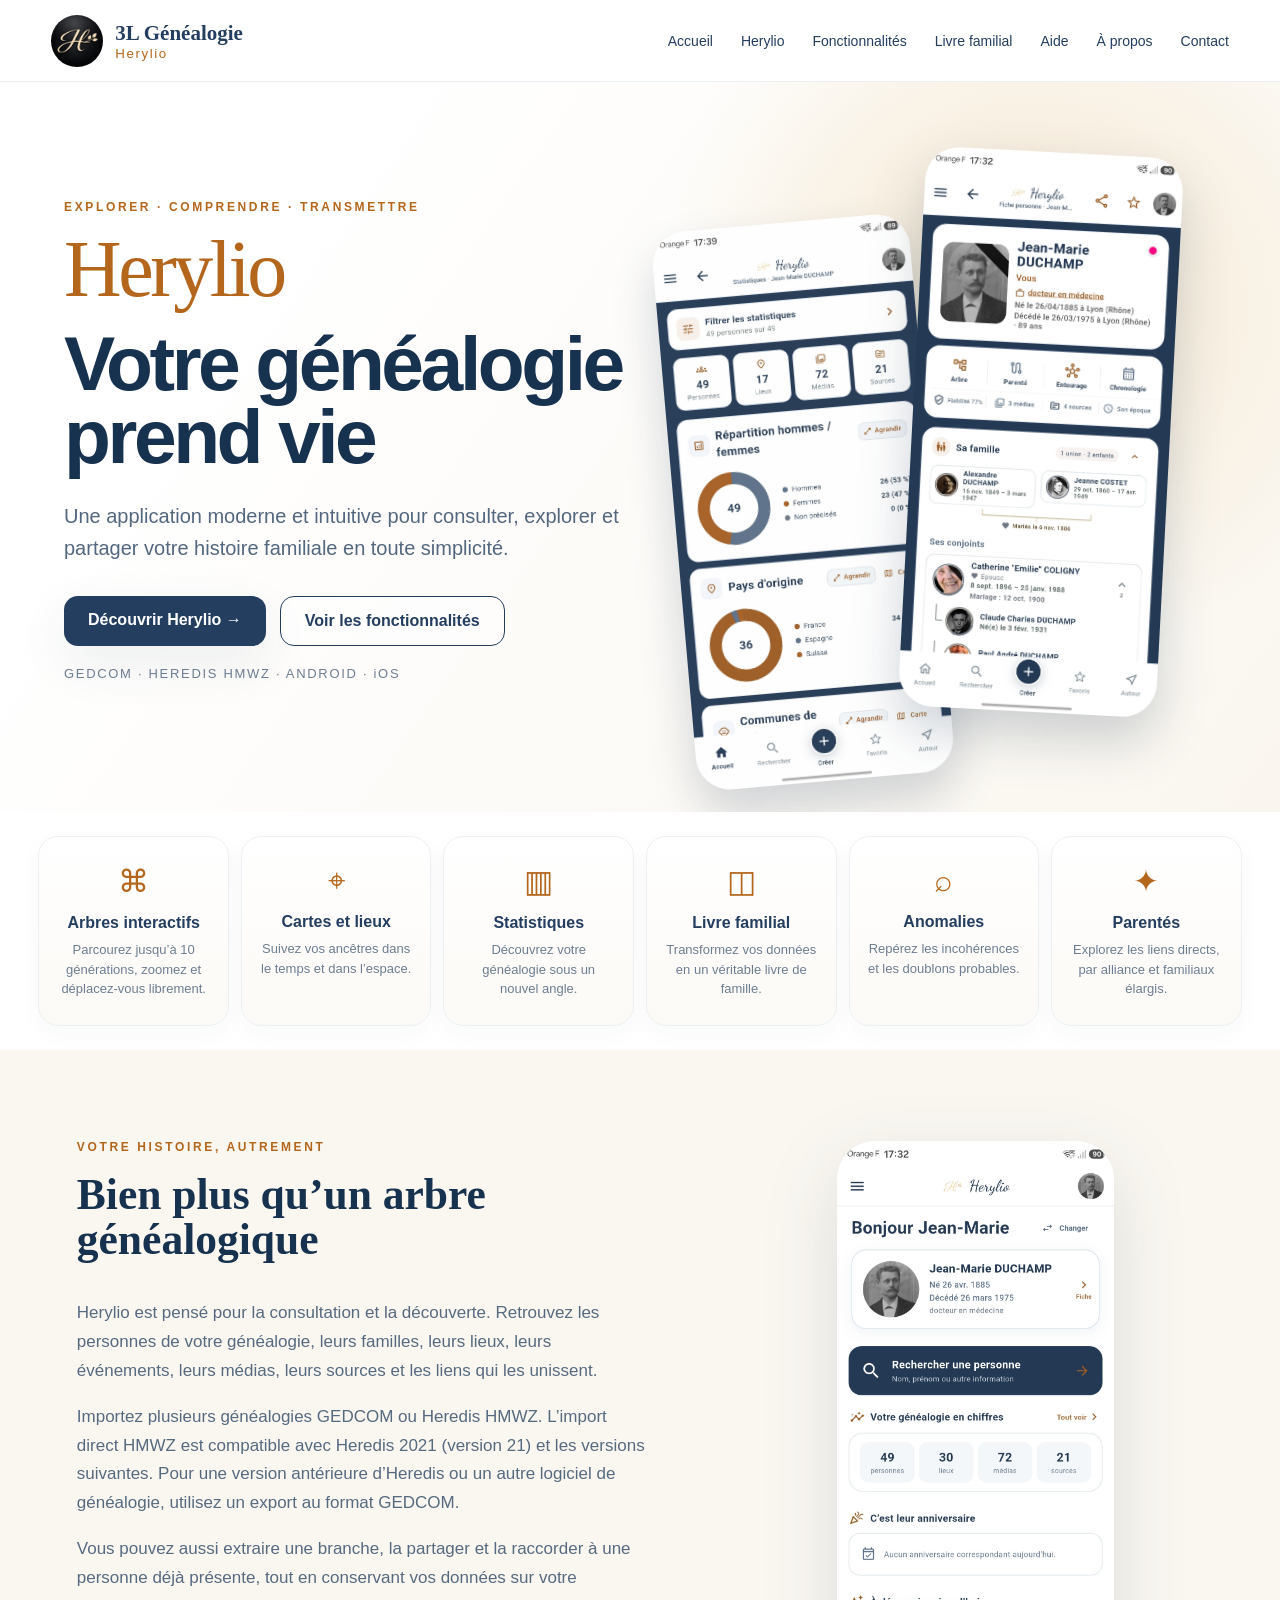
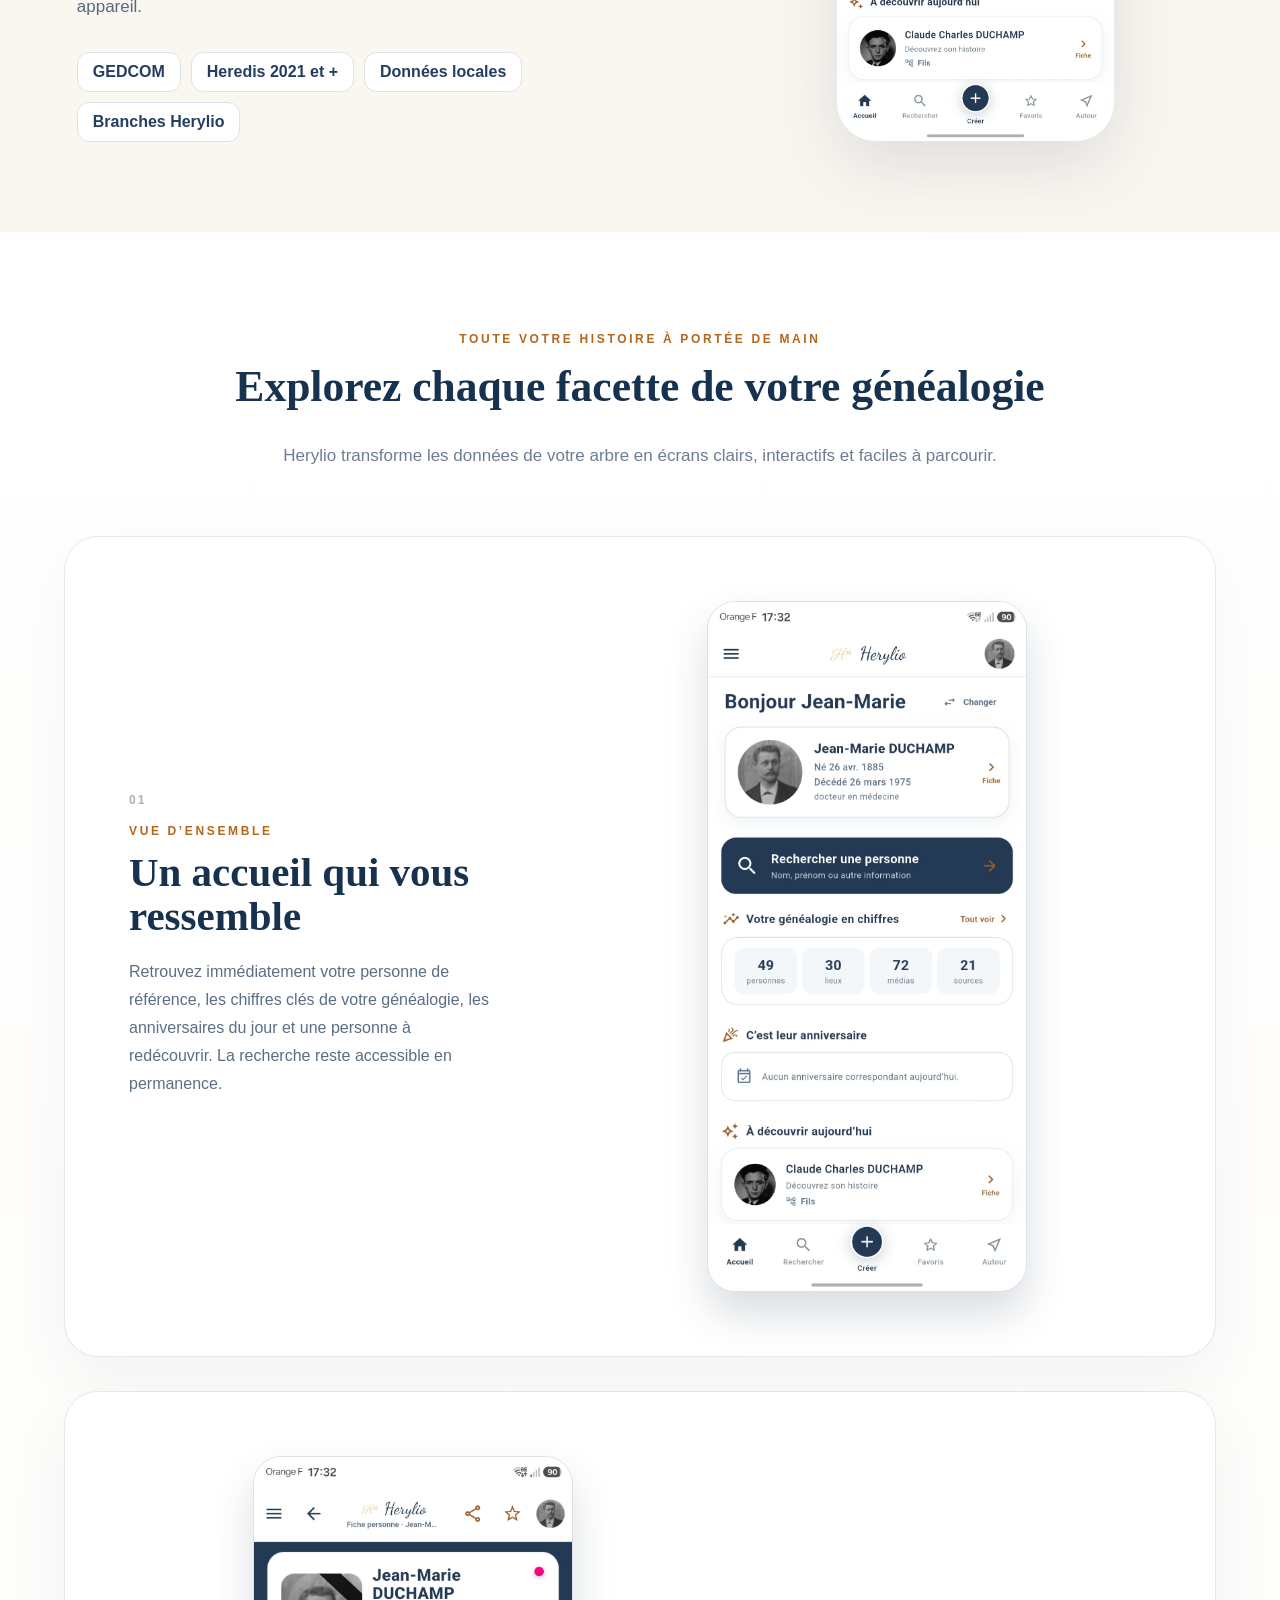
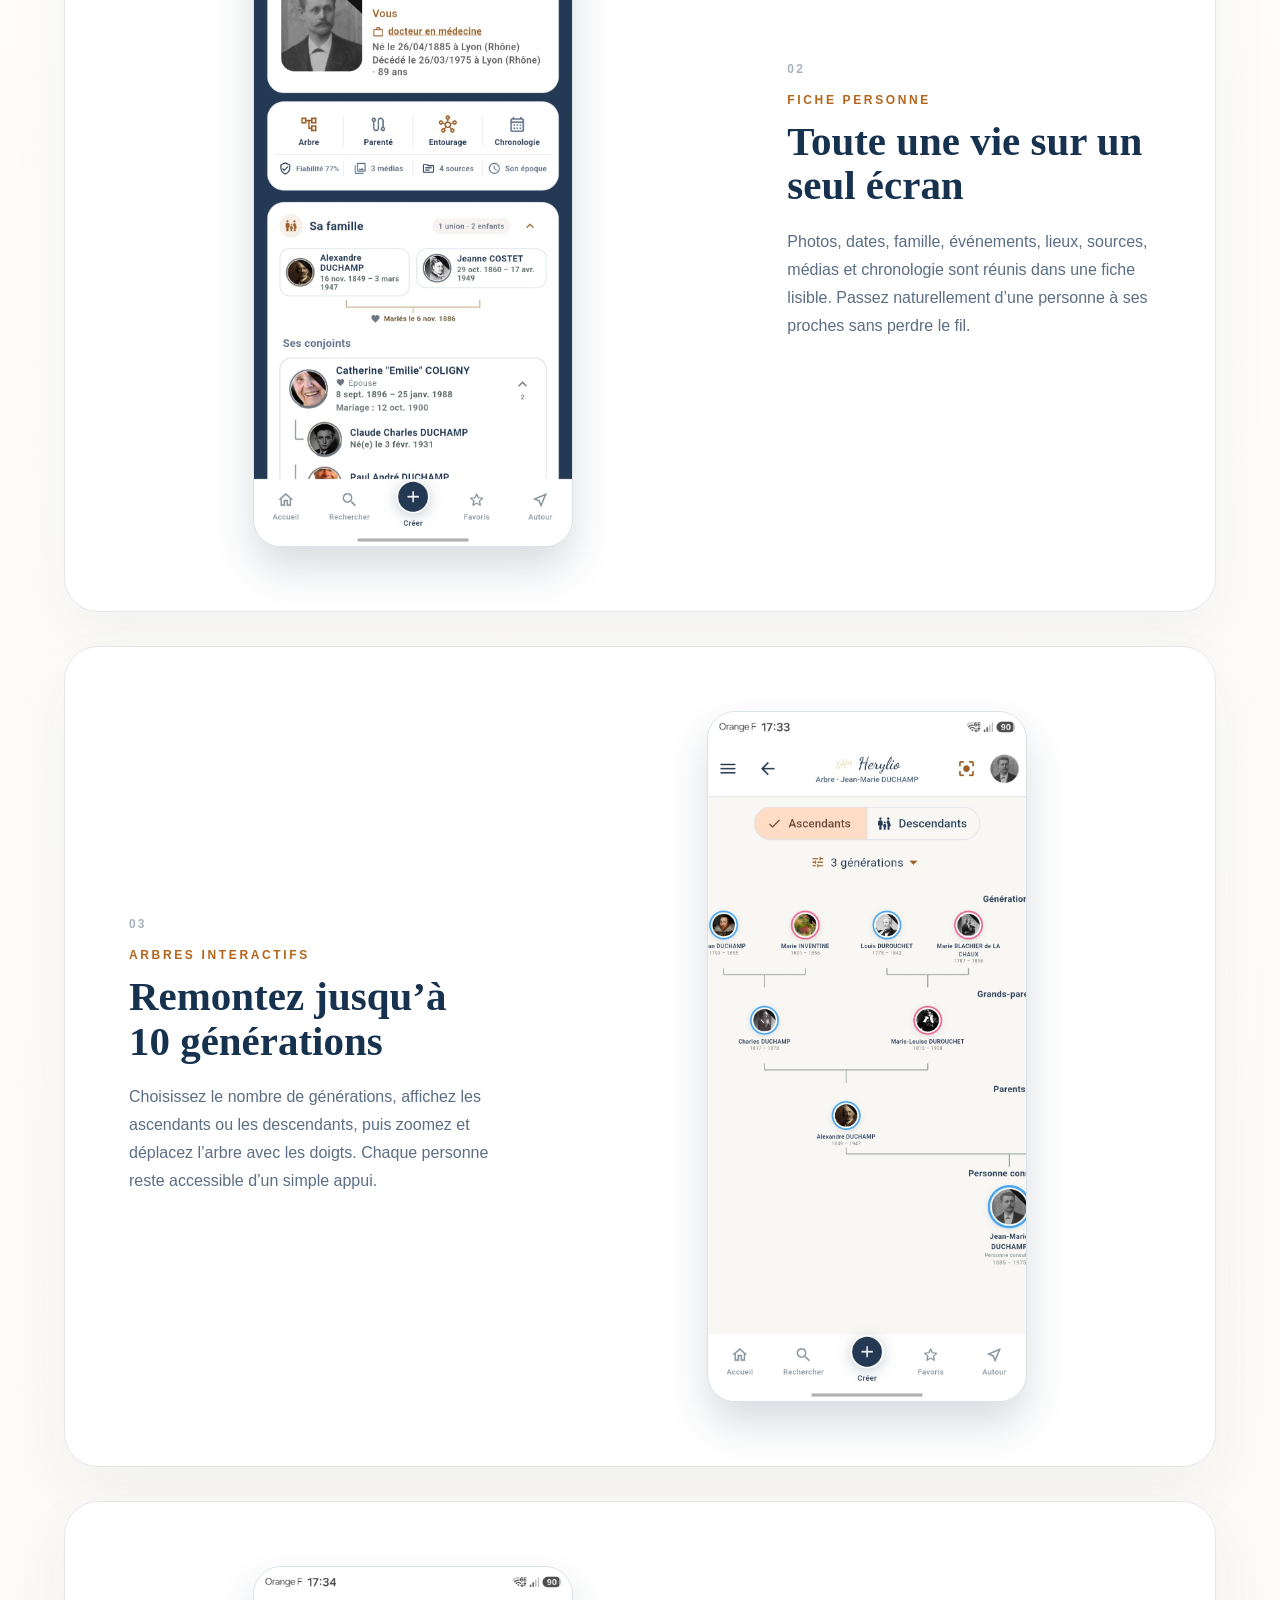
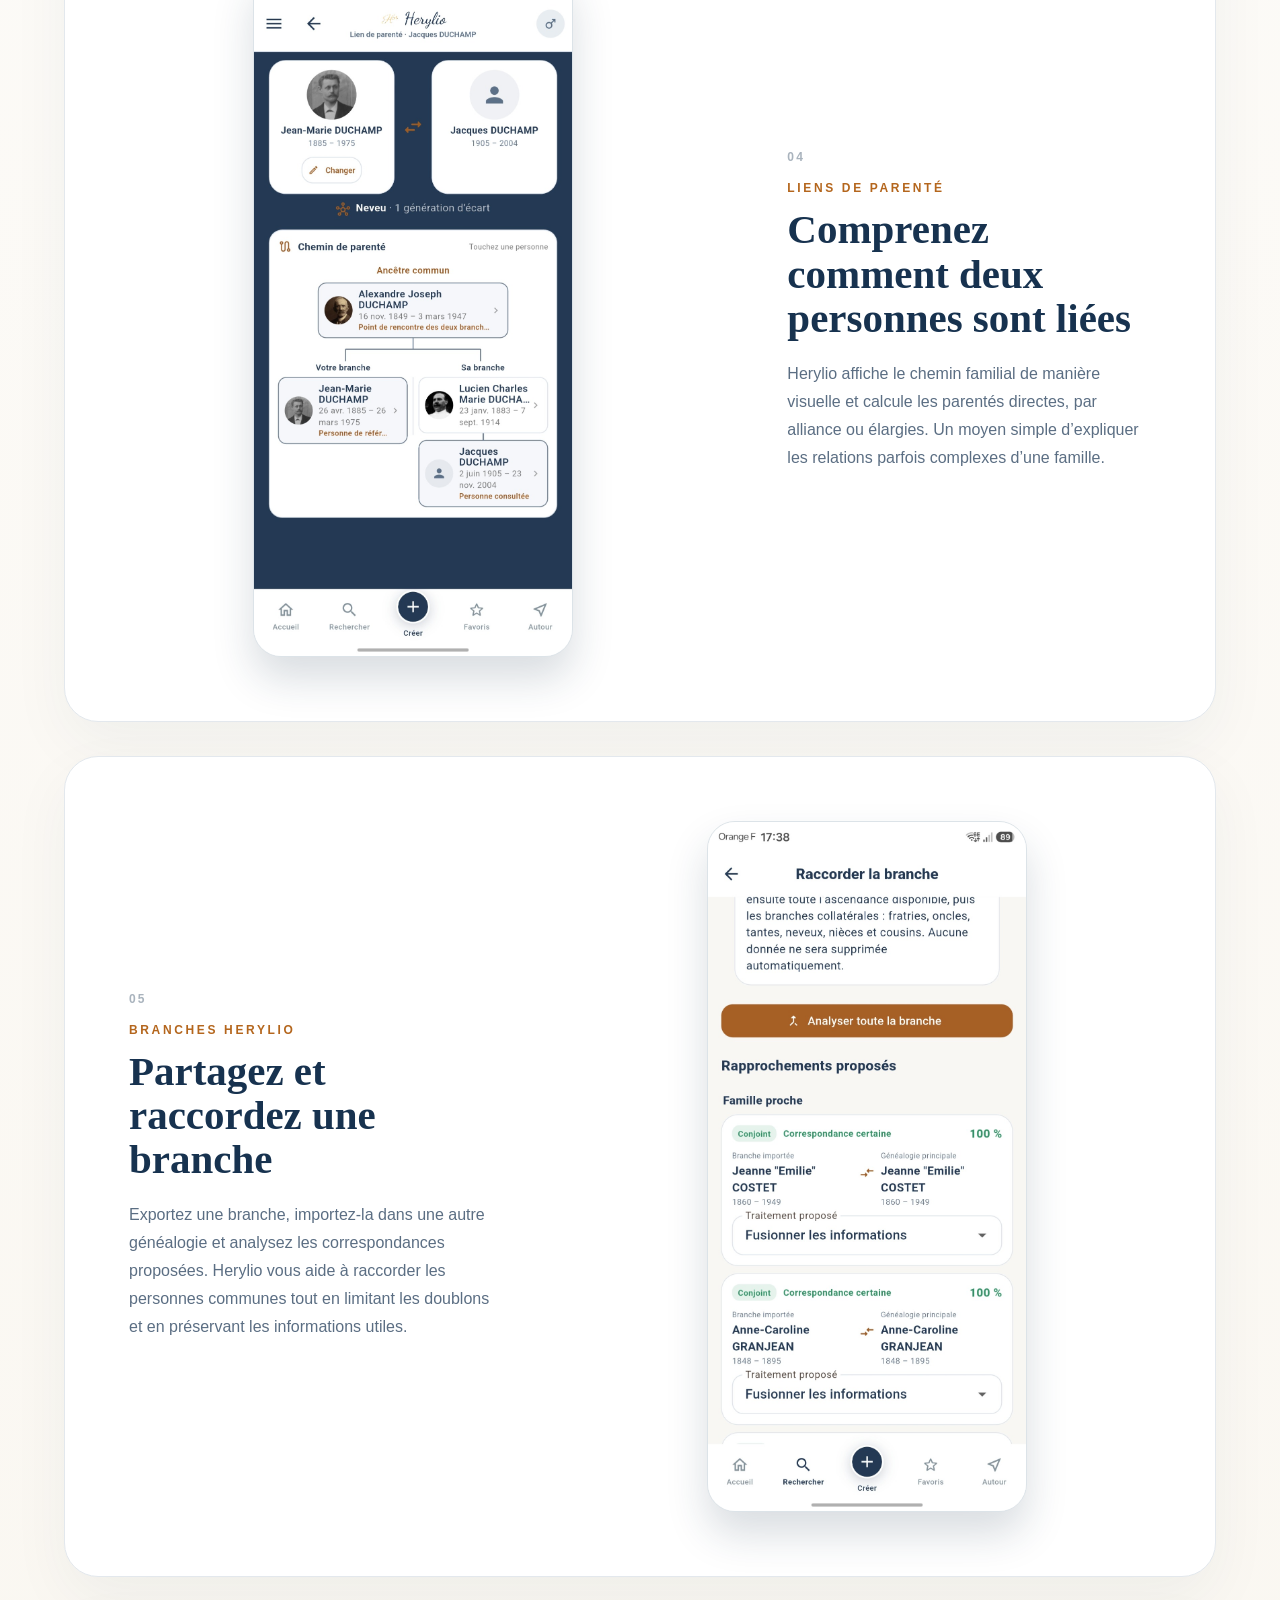
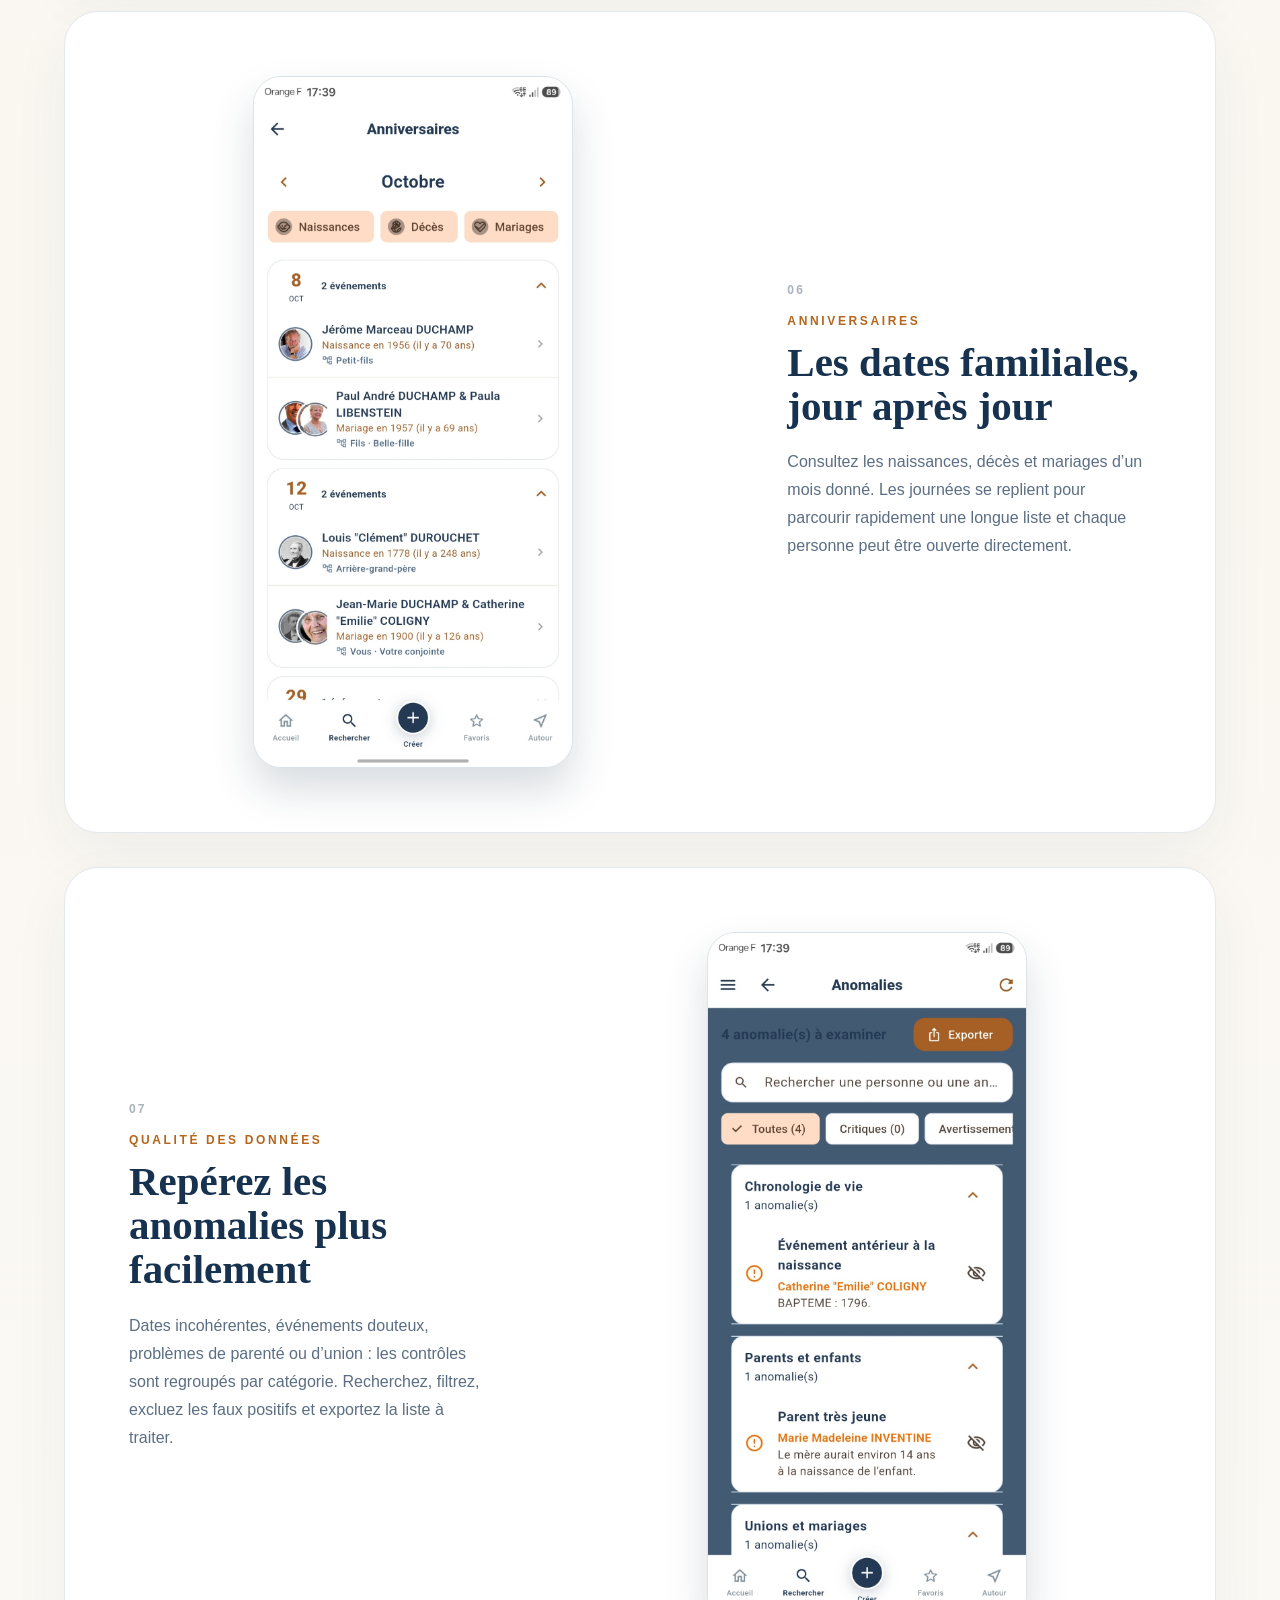
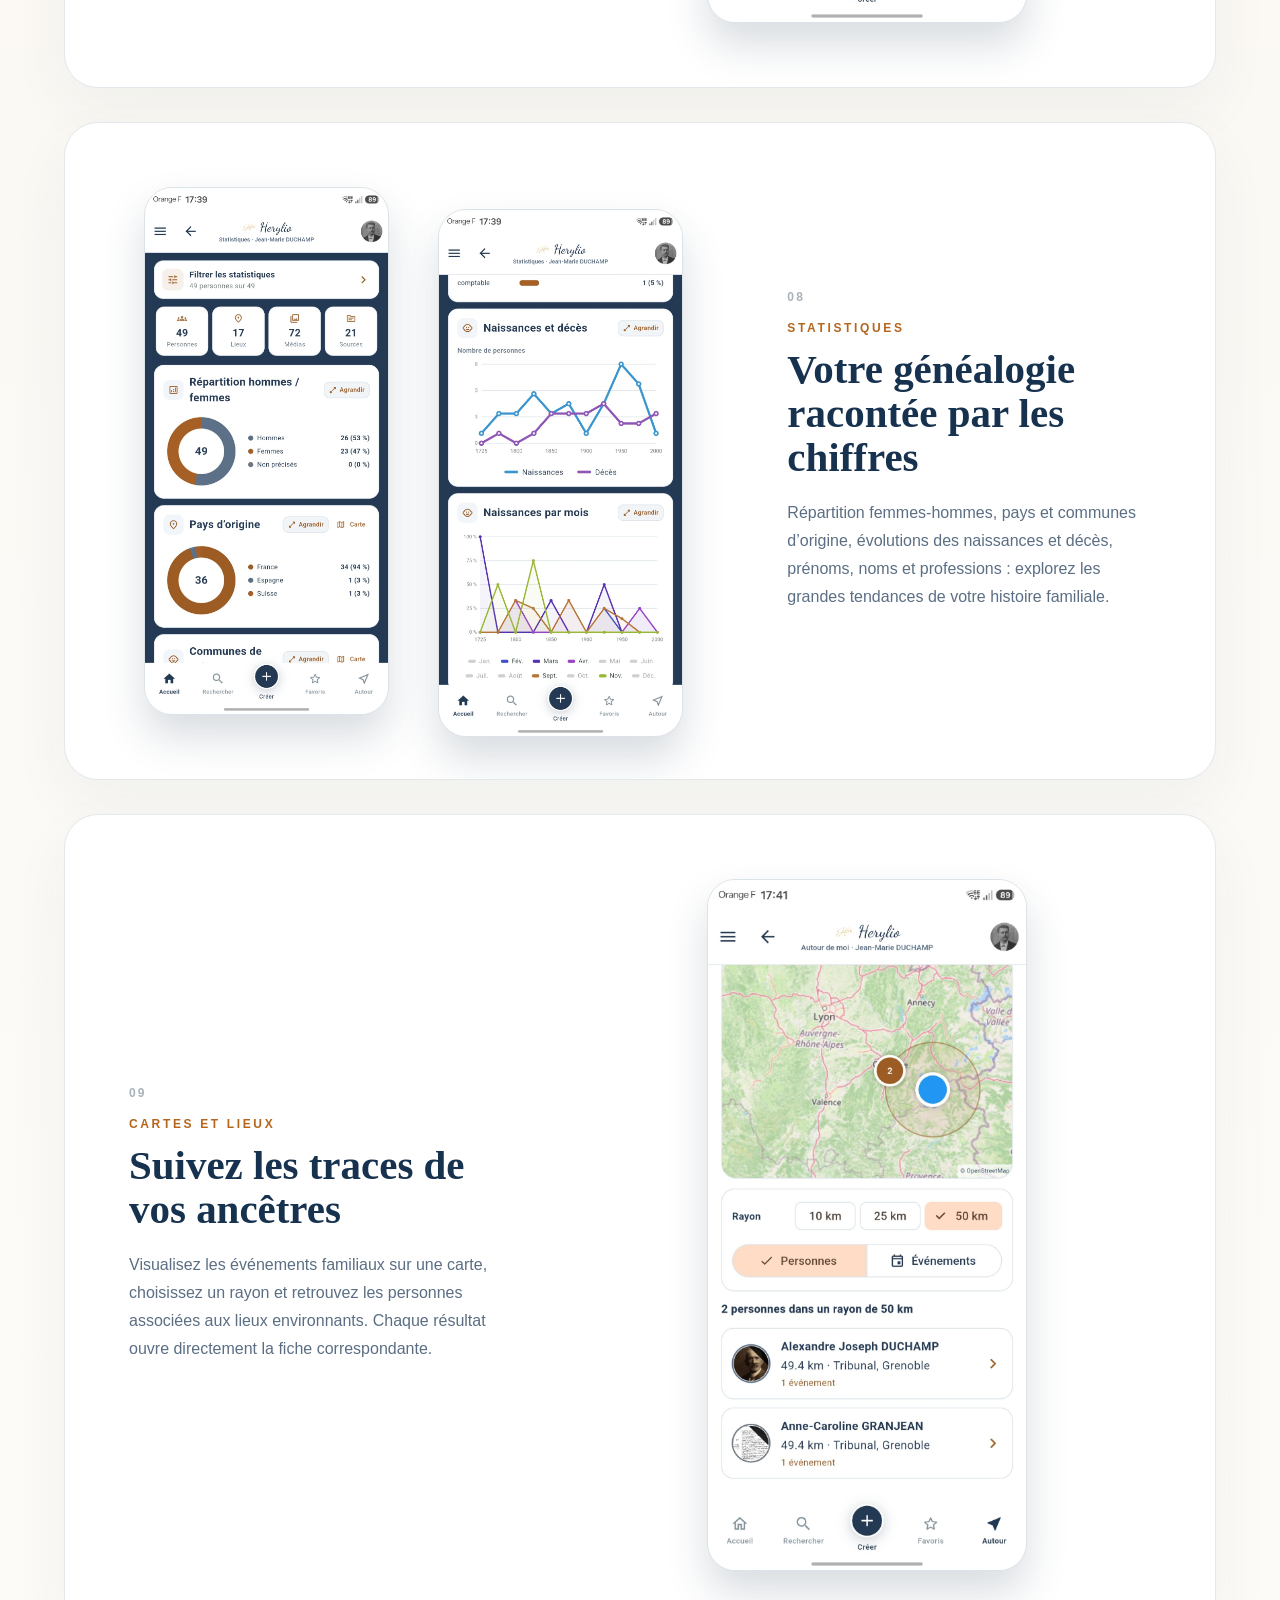
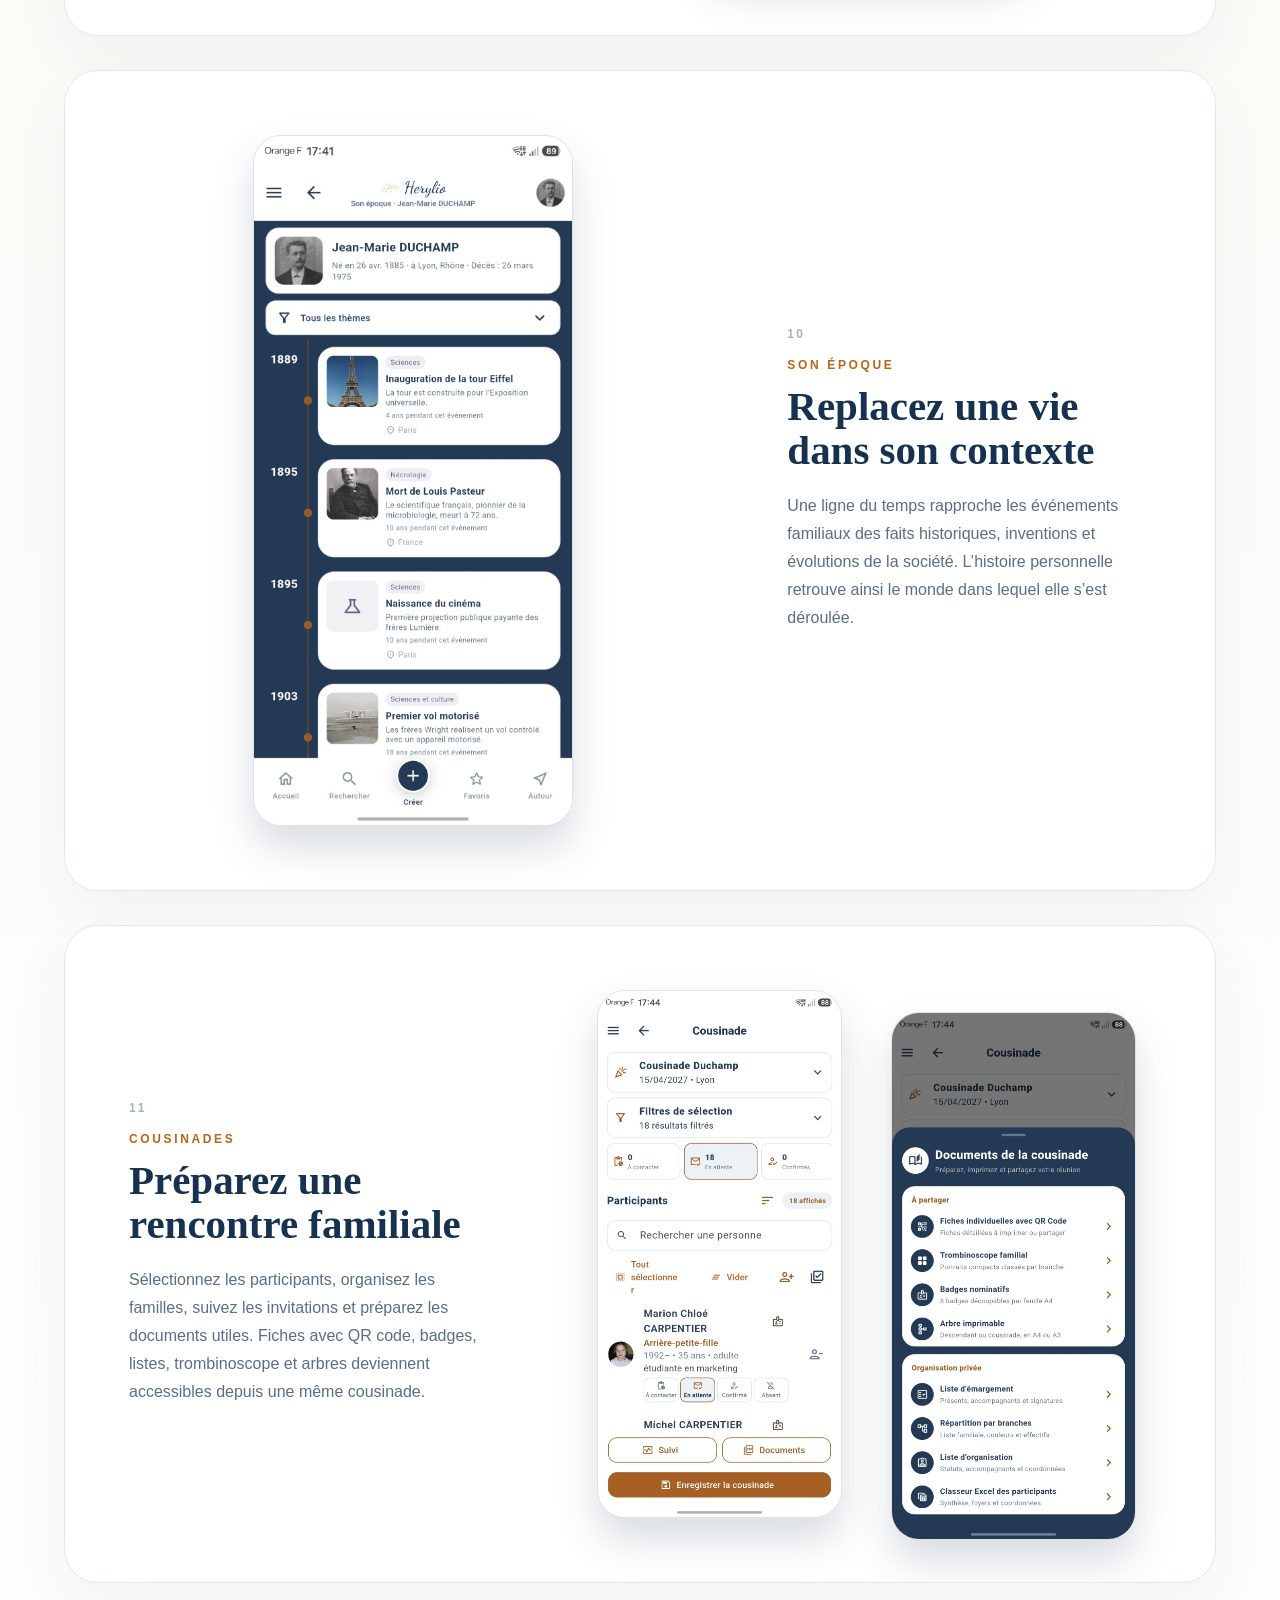
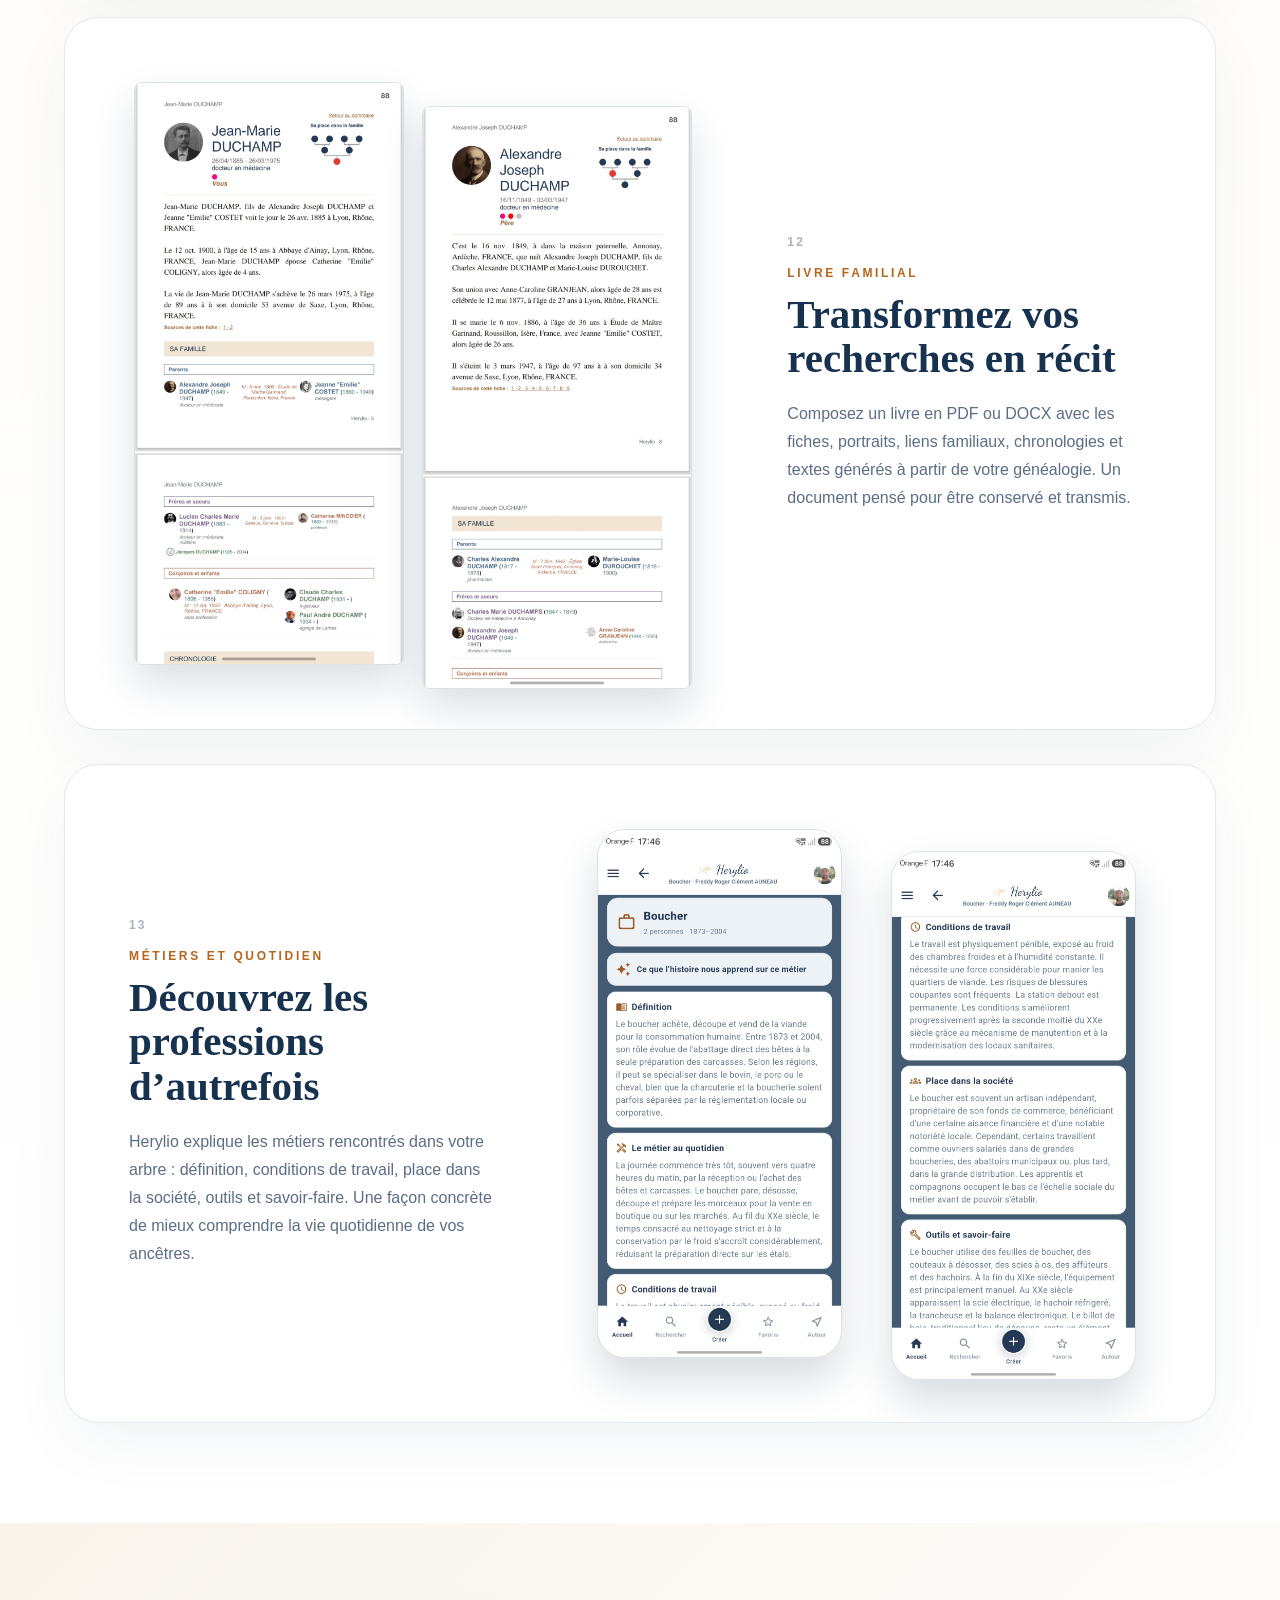
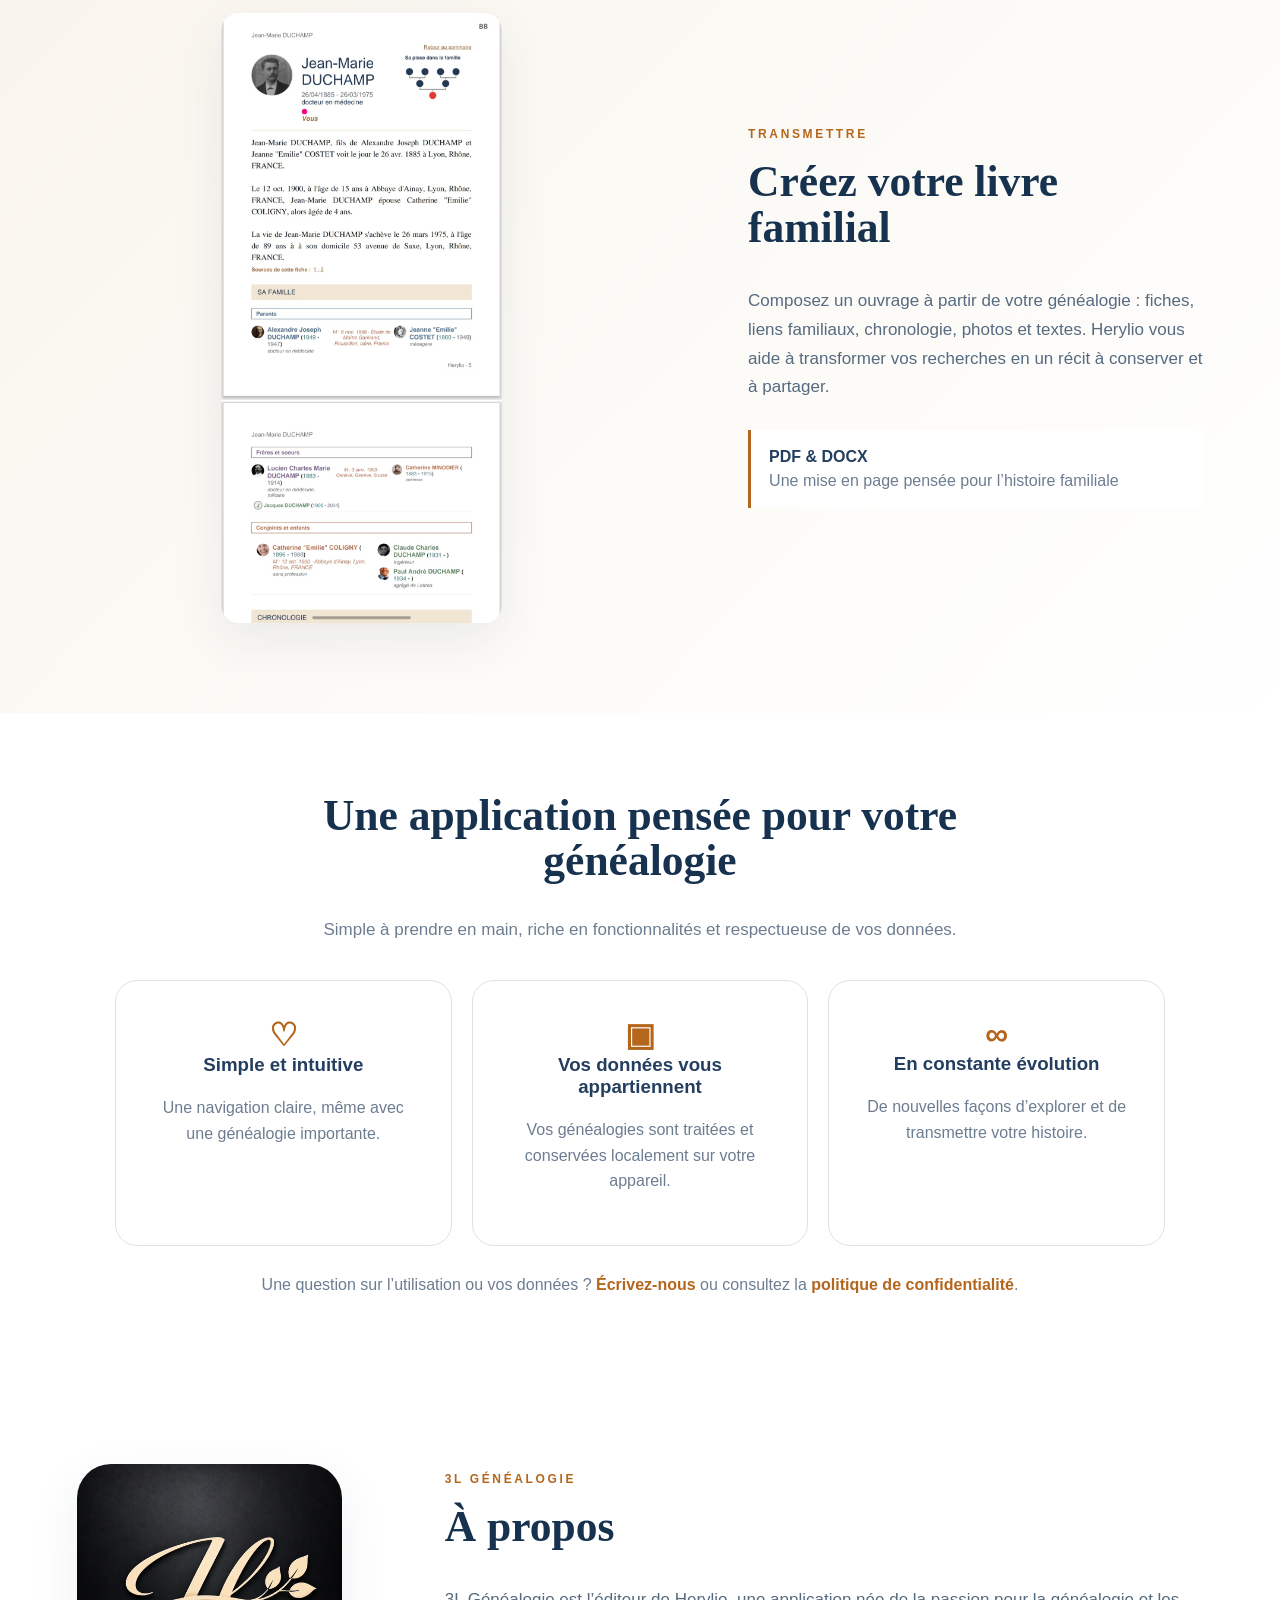
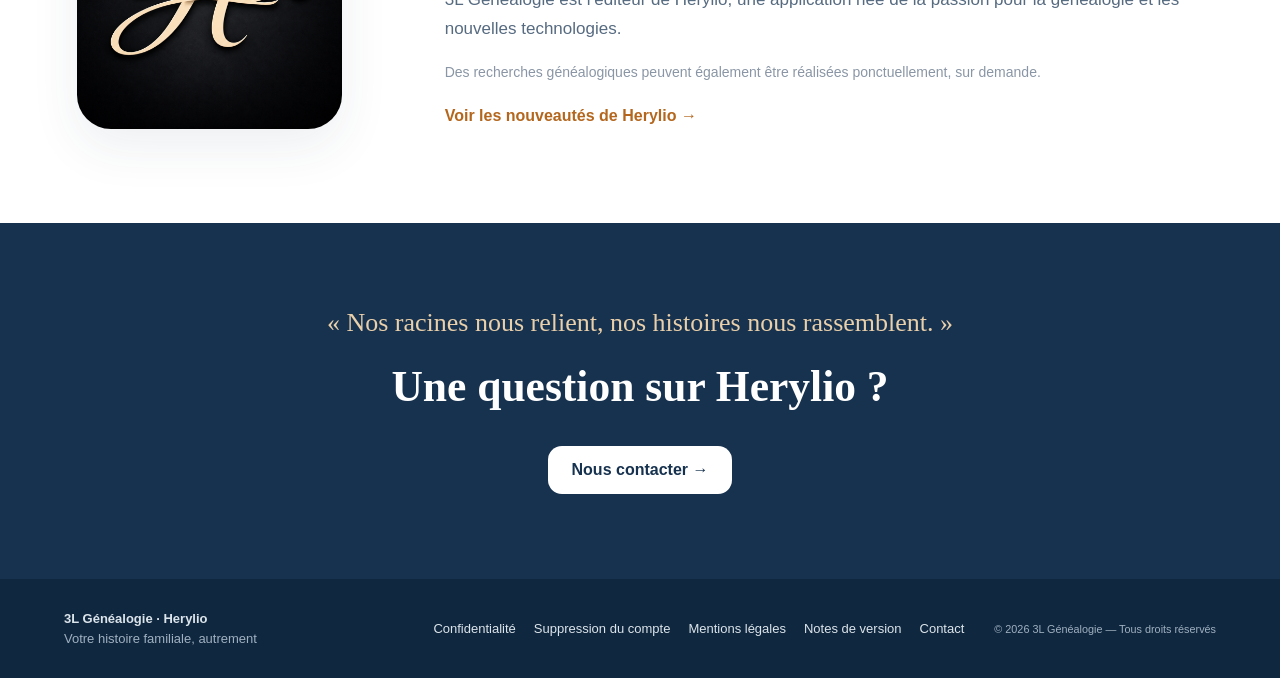
==== commit a422209d: "Add files via upload" ====
--- a/index.html
+++ b/index.html
@@ -10,7 +10,7 @@
 <main>
 <section class="hero" id="accueil"><div class="hero-copy"><p class="eyebrow">EXPLORER · COMPRENDRE · TRANSMETTRE</p><h1><span>Herylio</span>Votre généalogie<br>prend vie</h1><p class="lead">Une application moderne et intuitive pour consulter, explorer et partager votre histoire familiale en toute simplicité.</p><div class="actions"><a class="btn primary" href="#herylio">Découvrir Herylio →</a><a class="btn secondary" href="#fonctions">Voir les fonctionnalités</a></div><p class="note">GEDCOM · HEREDIS HMWZ · ANDROID · iOS</p></div><div class="phones"><img class="phone back" src="assets/captures/statistiques-1.jpg" alt="Statistiques dans Herylio"><img class="phone front" src="assets/captures/fiche-personne.jpg" alt="Fiche d’une personne dans Herylio"></div></section>
 <section class="features" id="fonctions"><article><i>⌘</i><h3>Arbres interactifs</h3><p>Parcourez jusqu’à 10 générations, zoomez et déplacez-vous librement.</p></article><article><i>⌖</i><h3>Cartes et lieux</h3><p>Suivez vos ancêtres dans le temps et dans l’espace.</p></article><article><i>▥</i><h3>Statistiques</h3><p>Découvrez votre généalogie sous un nouvel angle.</p></article><article><i>◫</i><h3>Livre familial</h3><p>Transformez vos données en un véritable livre de famille.</p></article><article><i>⌕</i><h3>Anomalies</h3><p>Repérez les incohérences et les doublons probables.</p></article><article><i>✦</i><h3>Parentés</h3><p>Explorez les liens directs, par alliance et familiaux élargis.</p></article></section>
-<section class="intro" id="herylio"><div><p class="eyebrow">VOTRE HISTOIRE, AUTREMENT</p><h2>Bien plus qu’un arbre généalogique</h2><p>Herylio est pensé pour la consultation et la découverte. Retrouvez les personnes de votre généalogie, leurs familles, leurs lieux, leurs événements, leurs médias, leurs sources et les liens qui les unissent.</p><p>Importez plusieurs généalogies GEDCOM ou Heredis HMWZ. Vous pouvez aussi extraire une branche, la partager et la raccorder à une personne déjà présente, tout en conservant vos données sur votre appareil.</p><div class="compat"><span>GEDCOM</span><span>Heredis HMWZ</span><span>Données locales</span><span>Branches Herylio</span></div></div><img src="assets/captures/accueil.jpg" alt="Écran d’accueil de Herylio"></section>
+<section class="intro" id="herylio"><div><p class="eyebrow">VOTRE HISTOIRE, AUTREMENT</p><h2>Bien plus qu’un arbre généalogique</h2><p>Herylio est pensé pour la consultation et la découverte. Retrouvez les personnes de votre généalogie, leurs familles, leurs lieux, leurs événements, leurs médias, leurs sources et les liens qui les unissent.</p><p>Importez plusieurs généalogies GEDCOM ou Heredis HMWZ. L’import direct HMWZ est compatible avec Heredis 2021 (version 21) et les versions suivantes. Pour une version antérieure d’Heredis ou un autre logiciel de généalogie, utilisez un export au format GEDCOM.</p><p>Vous pouvez aussi extraire une branche, la partager et la raccorder à une personne déjà présente, tout en conservant vos données sur votre appareil.</p><div class="compat"><span>GEDCOM</span><span>Heredis 2021 et +</span><span>Données locales</span><span>Branches Herylio</span></div></div><img src="assets/captures/accueil.jpg" alt="Écran d’accueil de Herylio"></section>
 <section class="feature-showcase" aria-labelledby="feature-title">
   <div class="section-head"><p class="eyebrow">TOUTE VOTRE HISTOIRE À PORTÉE DE MAIN</p><h2 id="feature-title">Explorez chaque facette de votre généalogie</h2><p>Herylio transforme les données de votre arbre en écrans clairs, interactifs et faciles à parcourir.</p></div>
   <div class="feature-list">
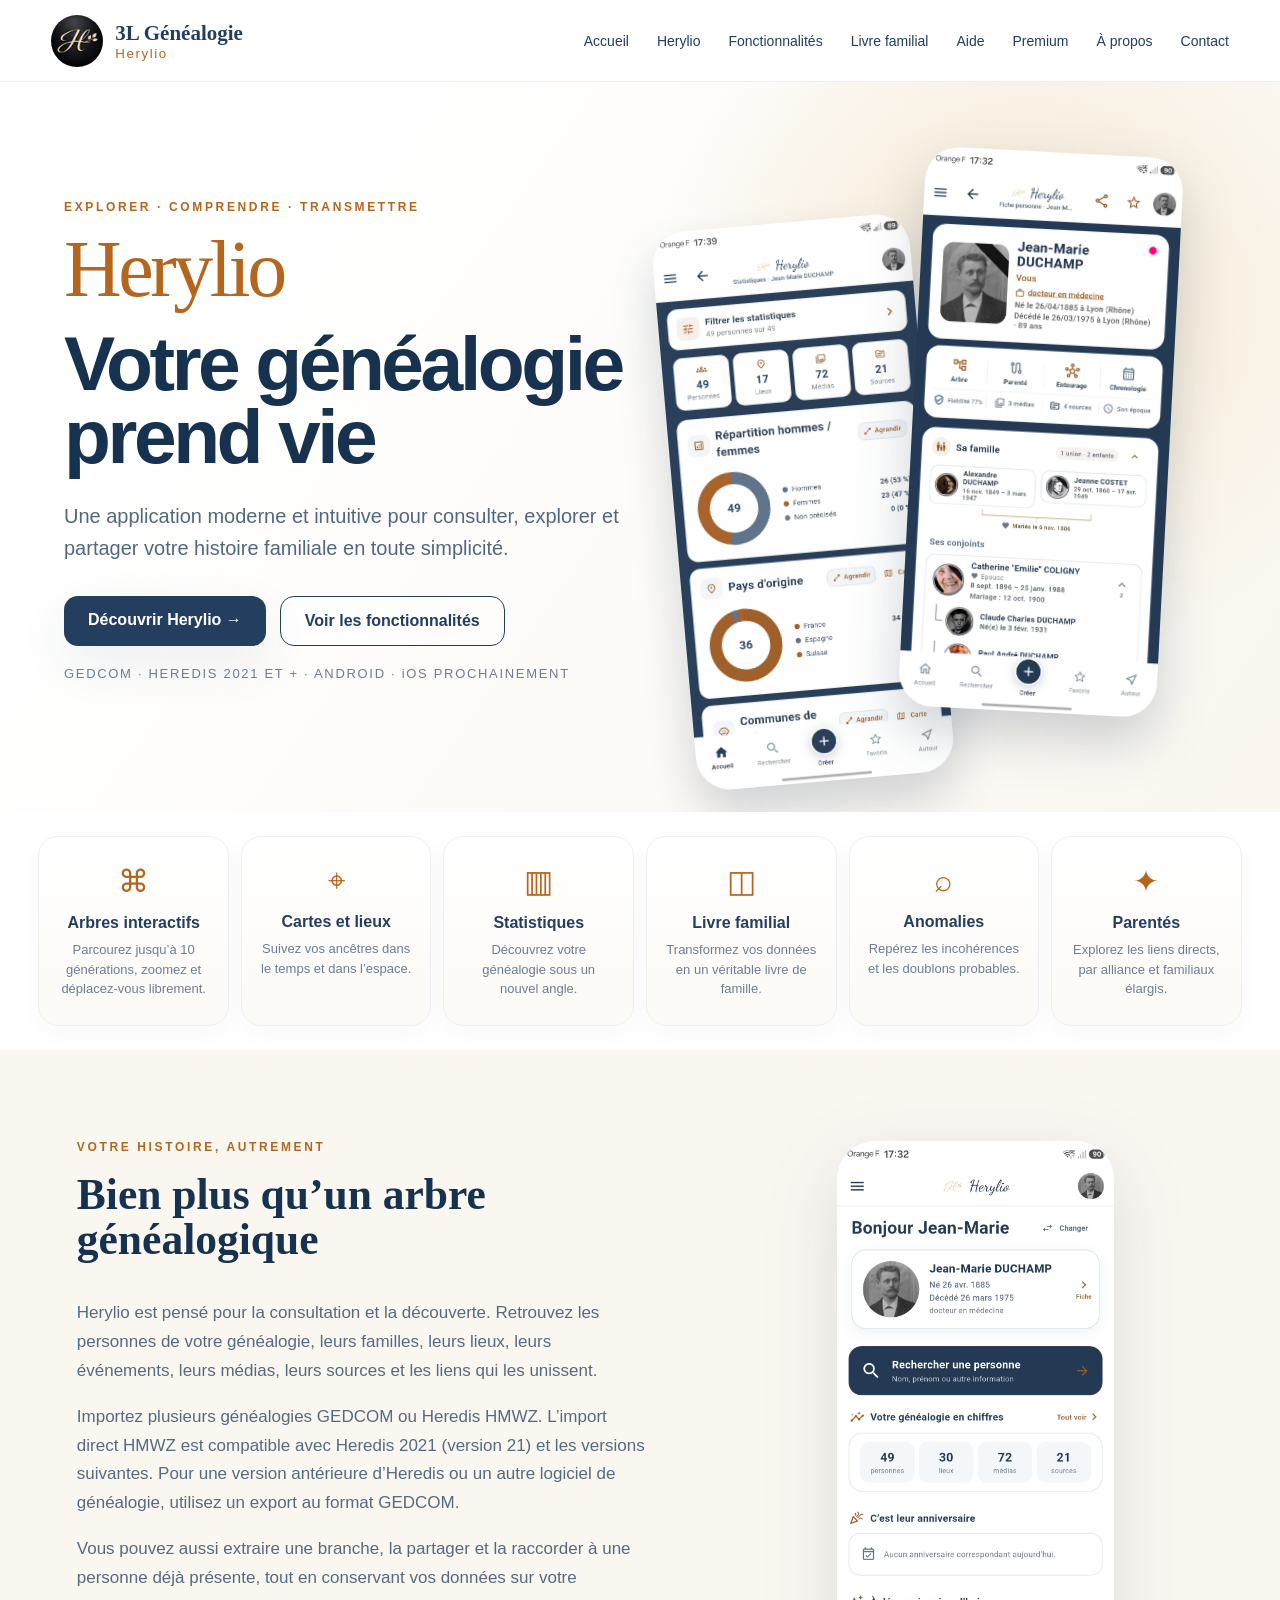
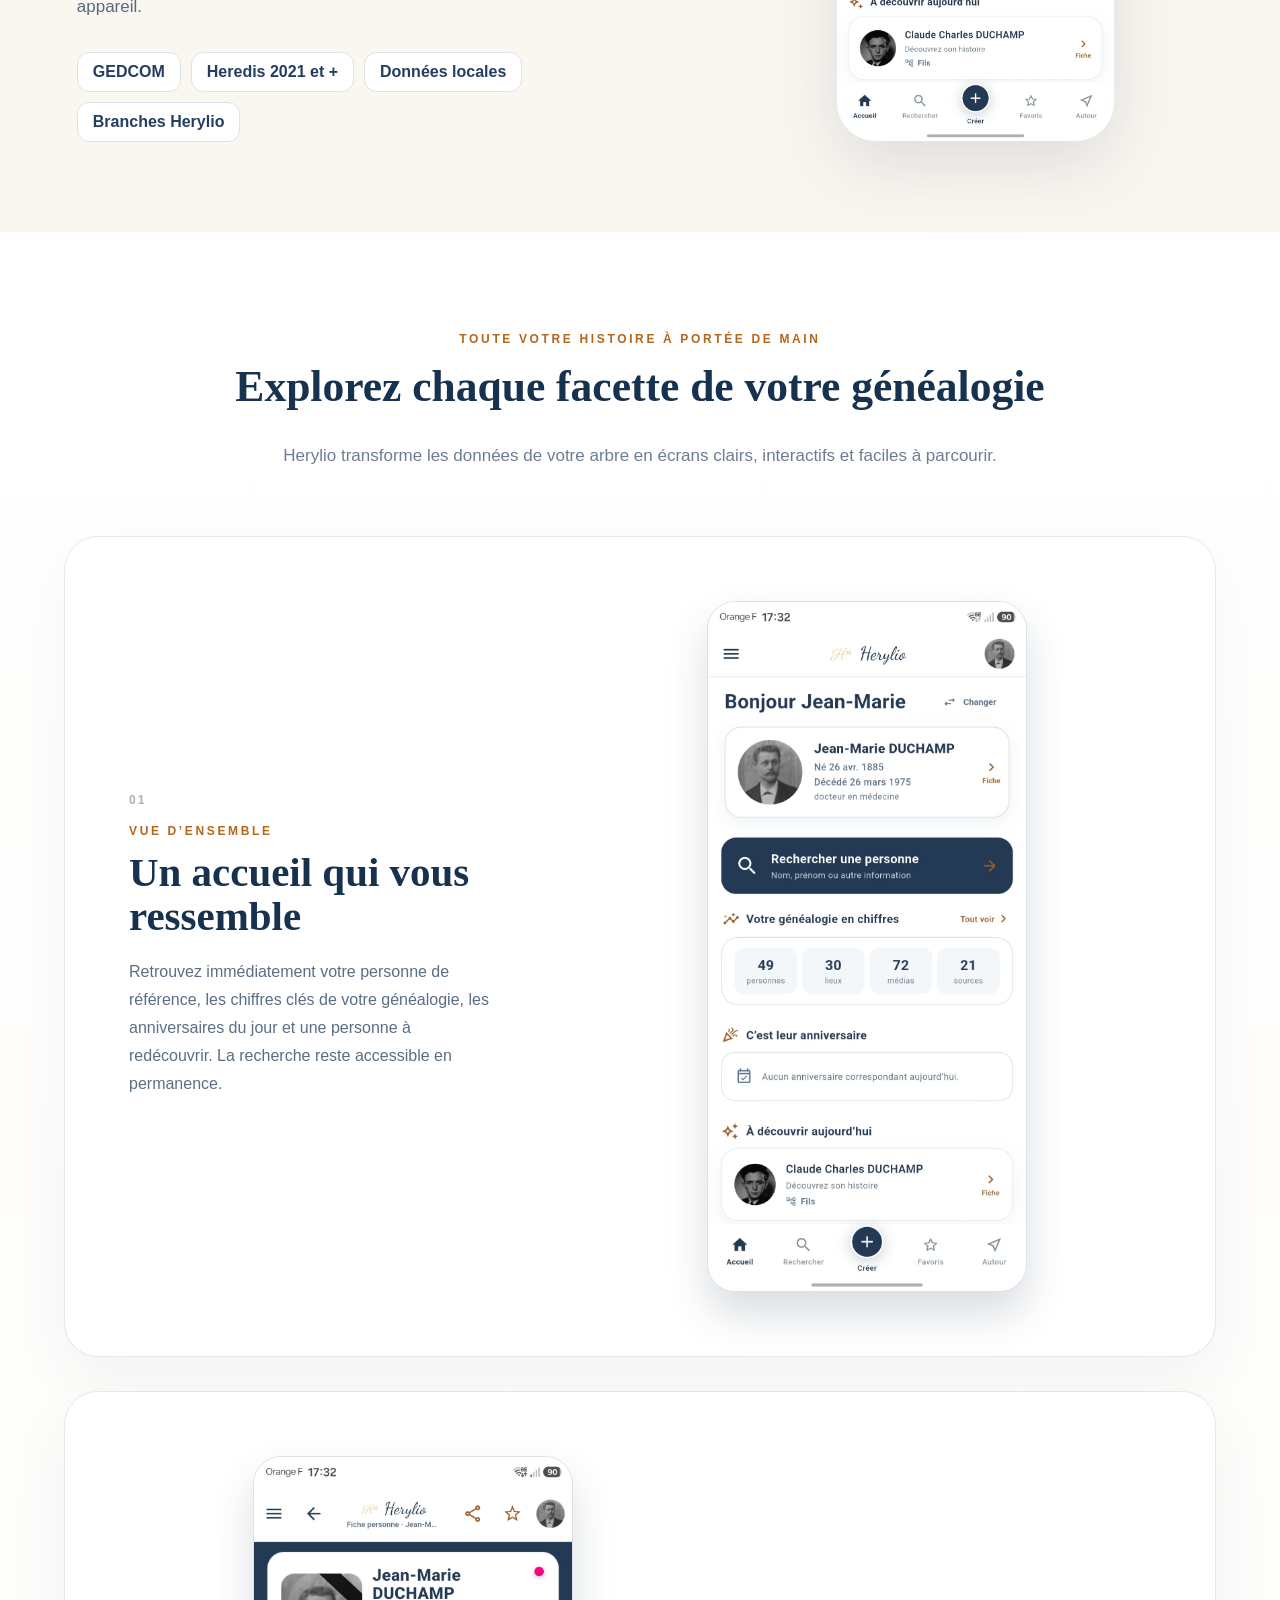
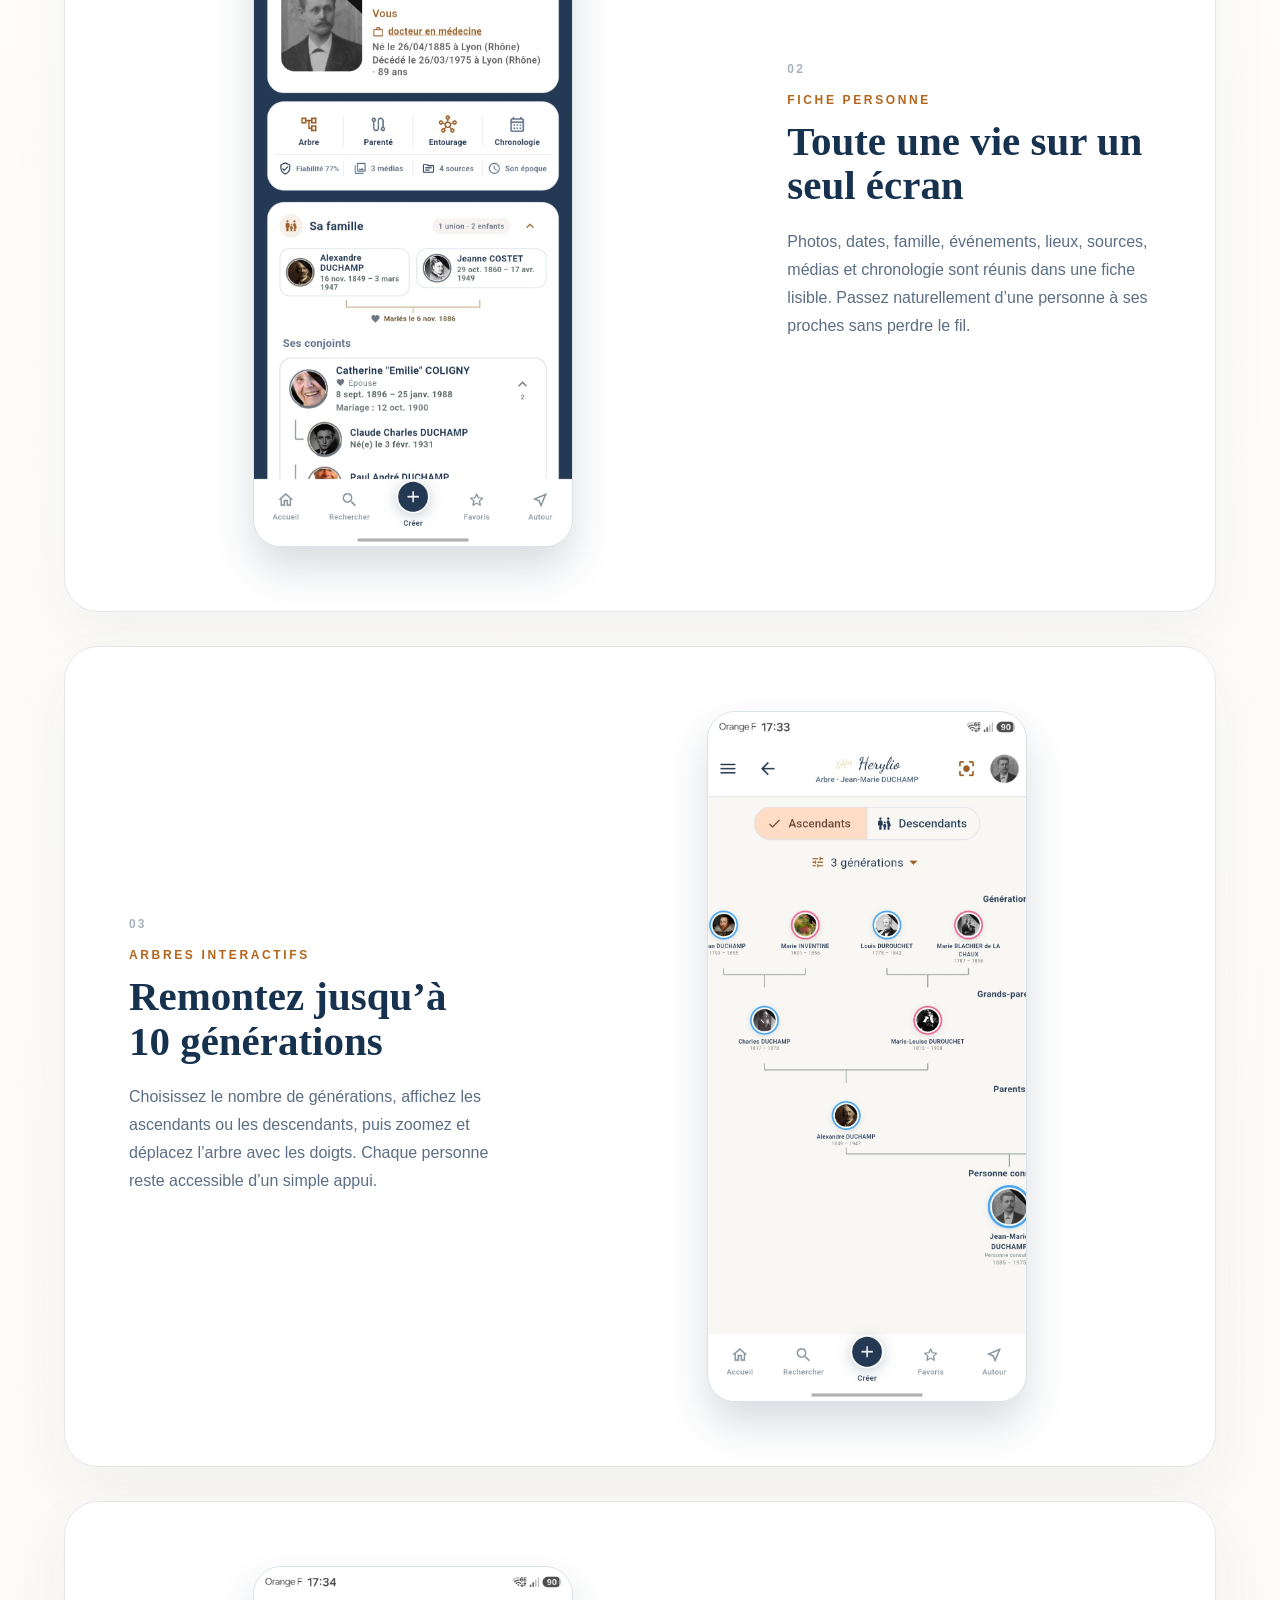
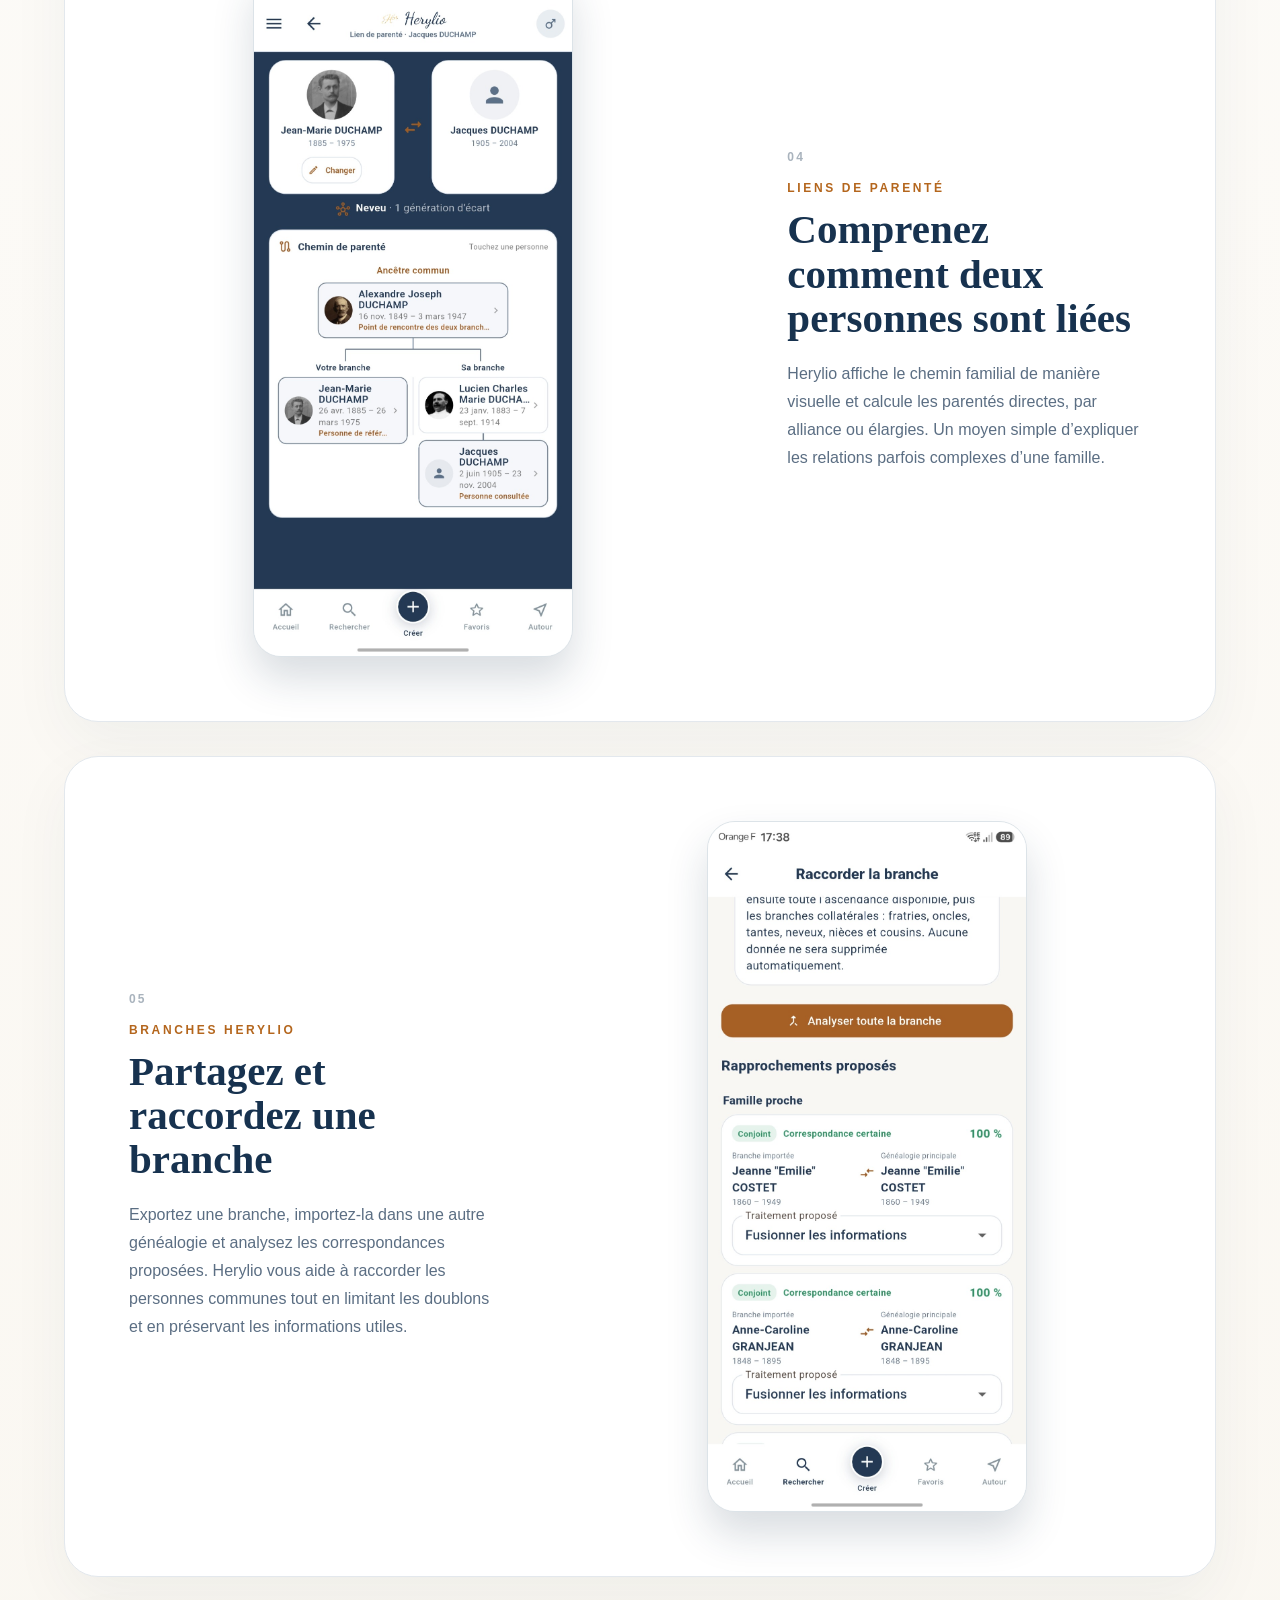
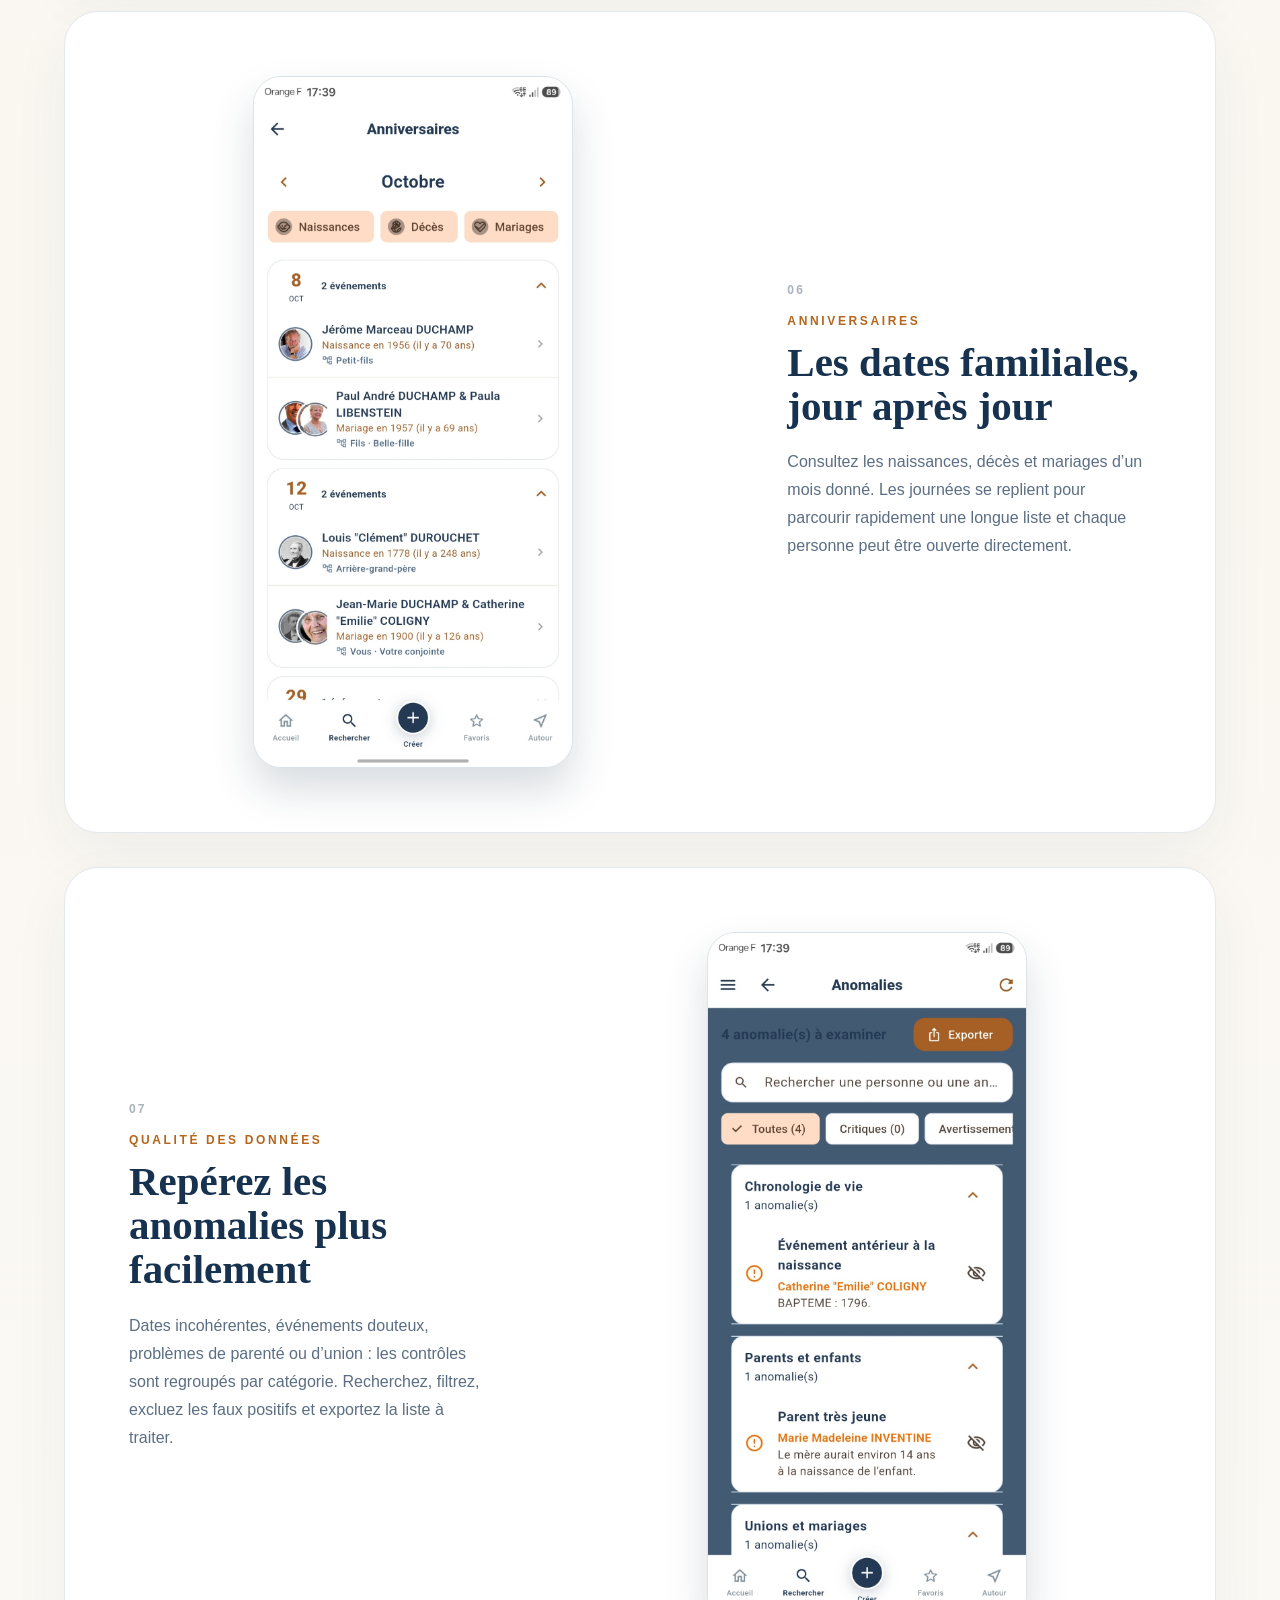
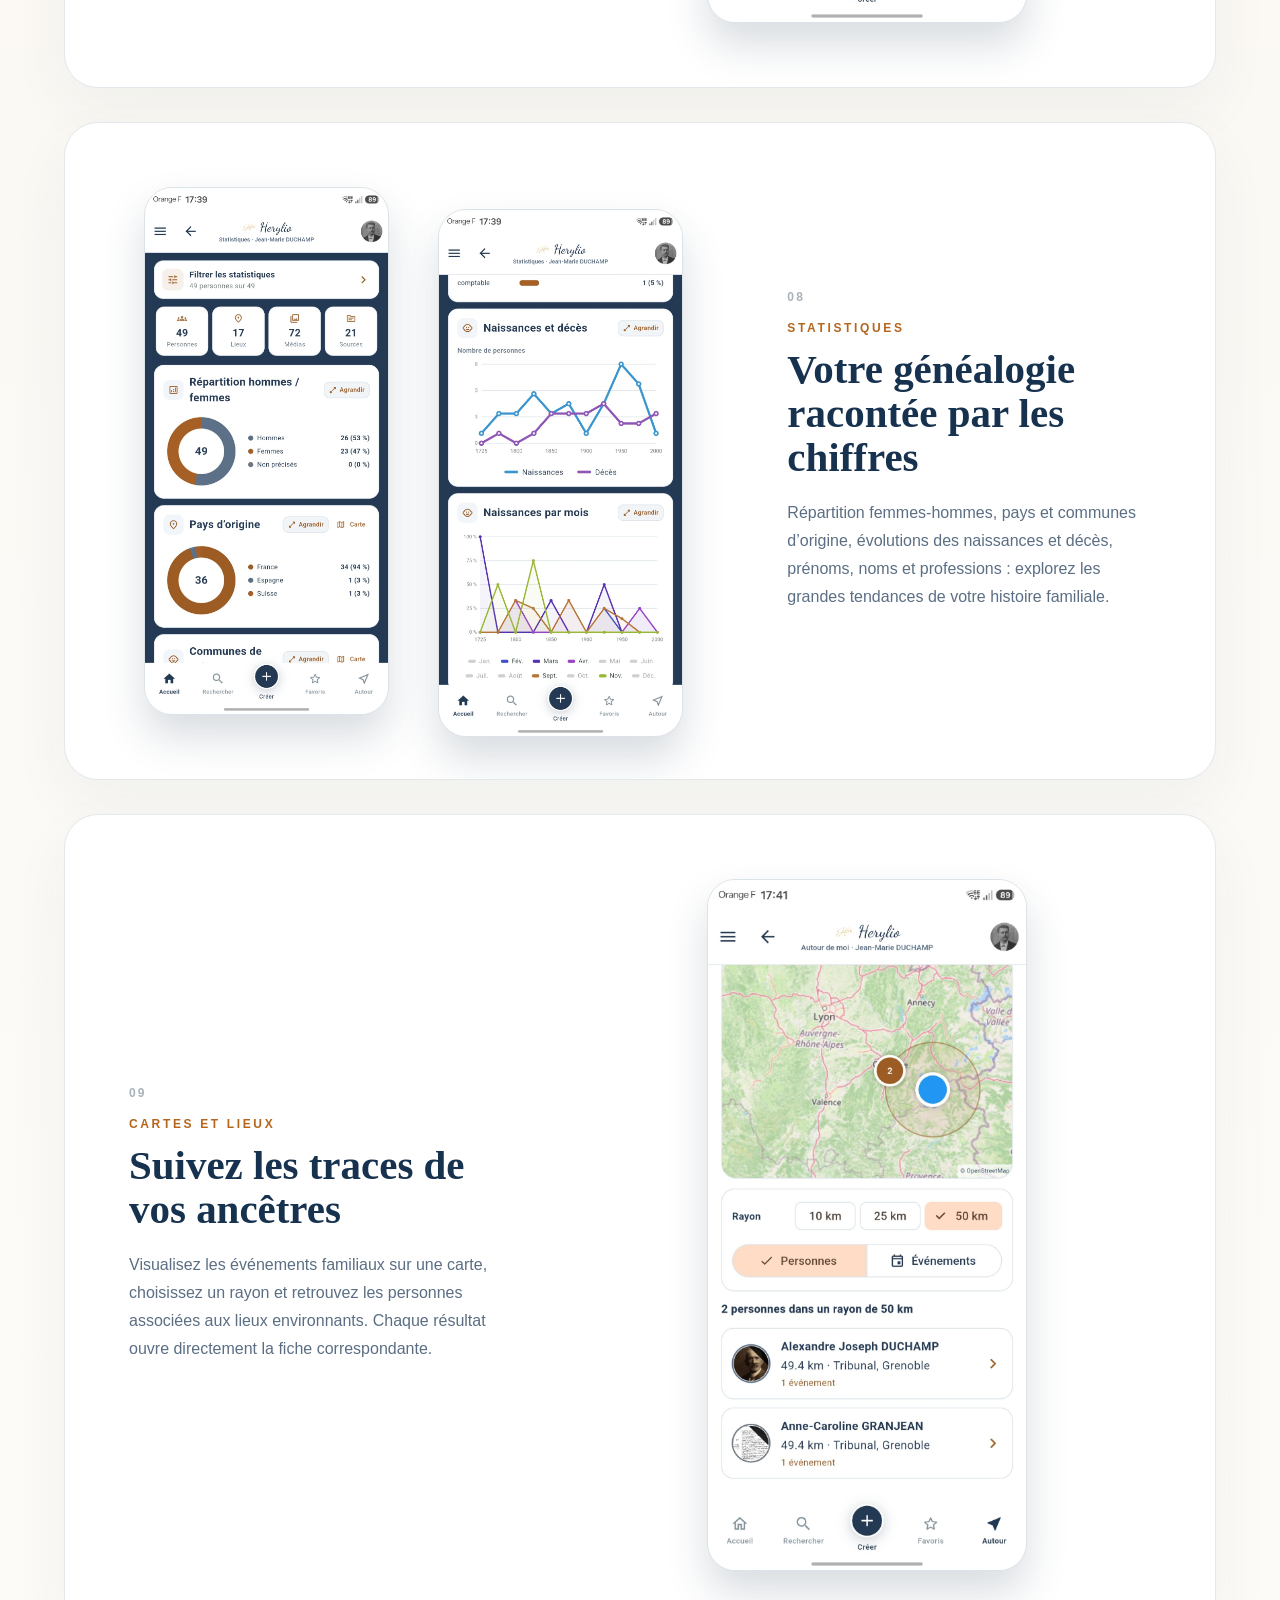
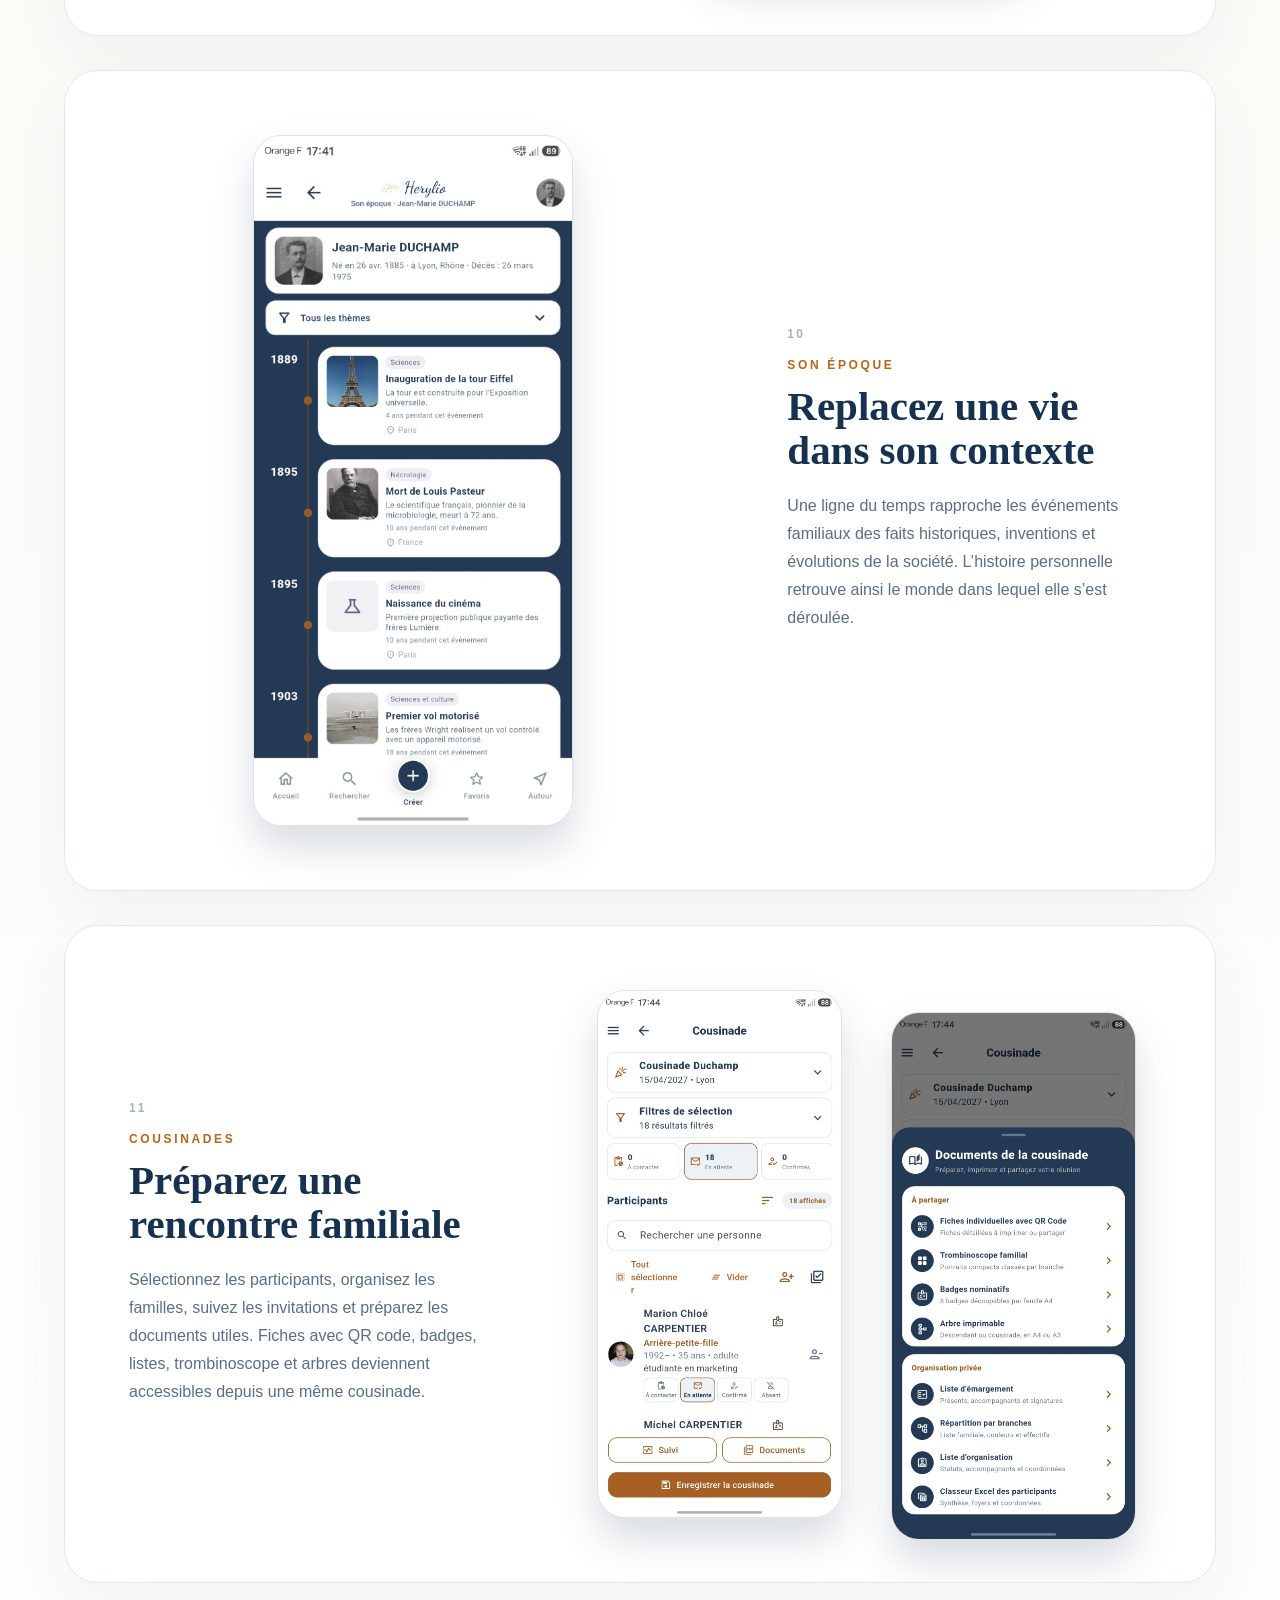
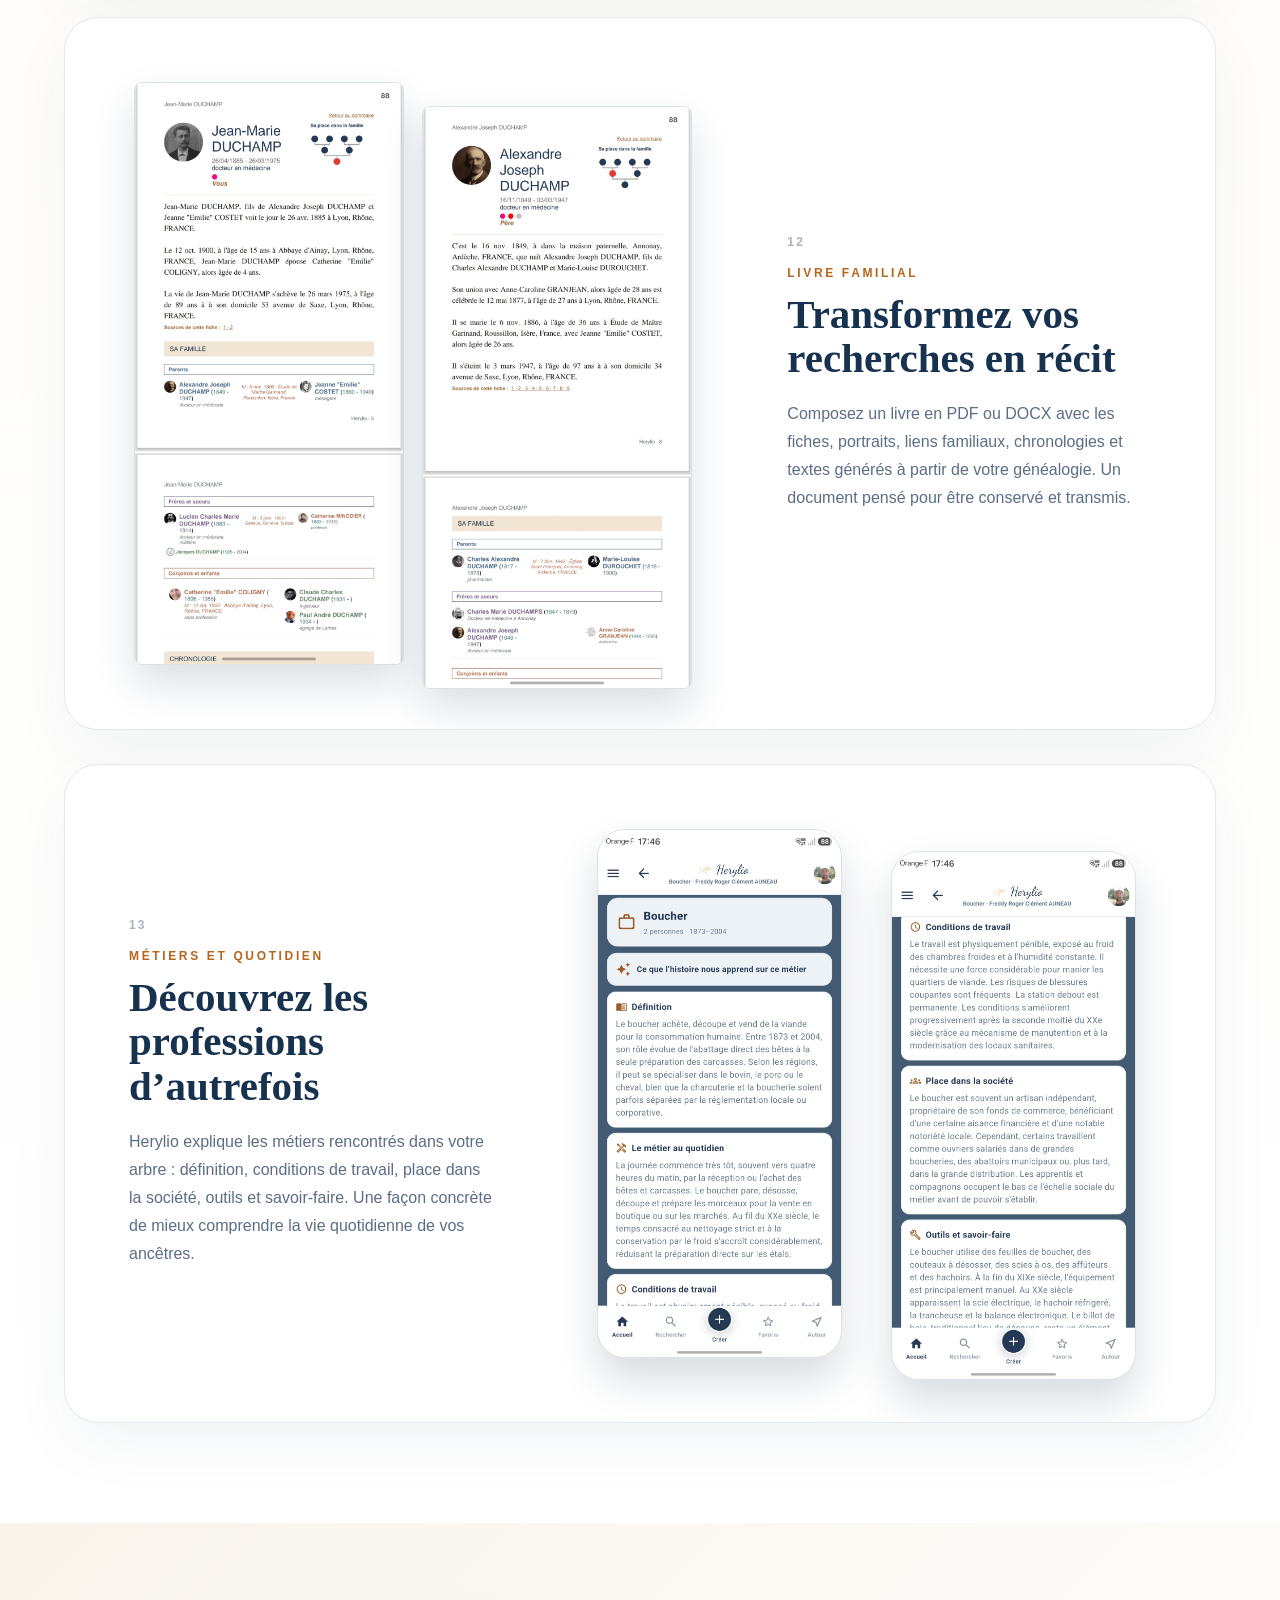
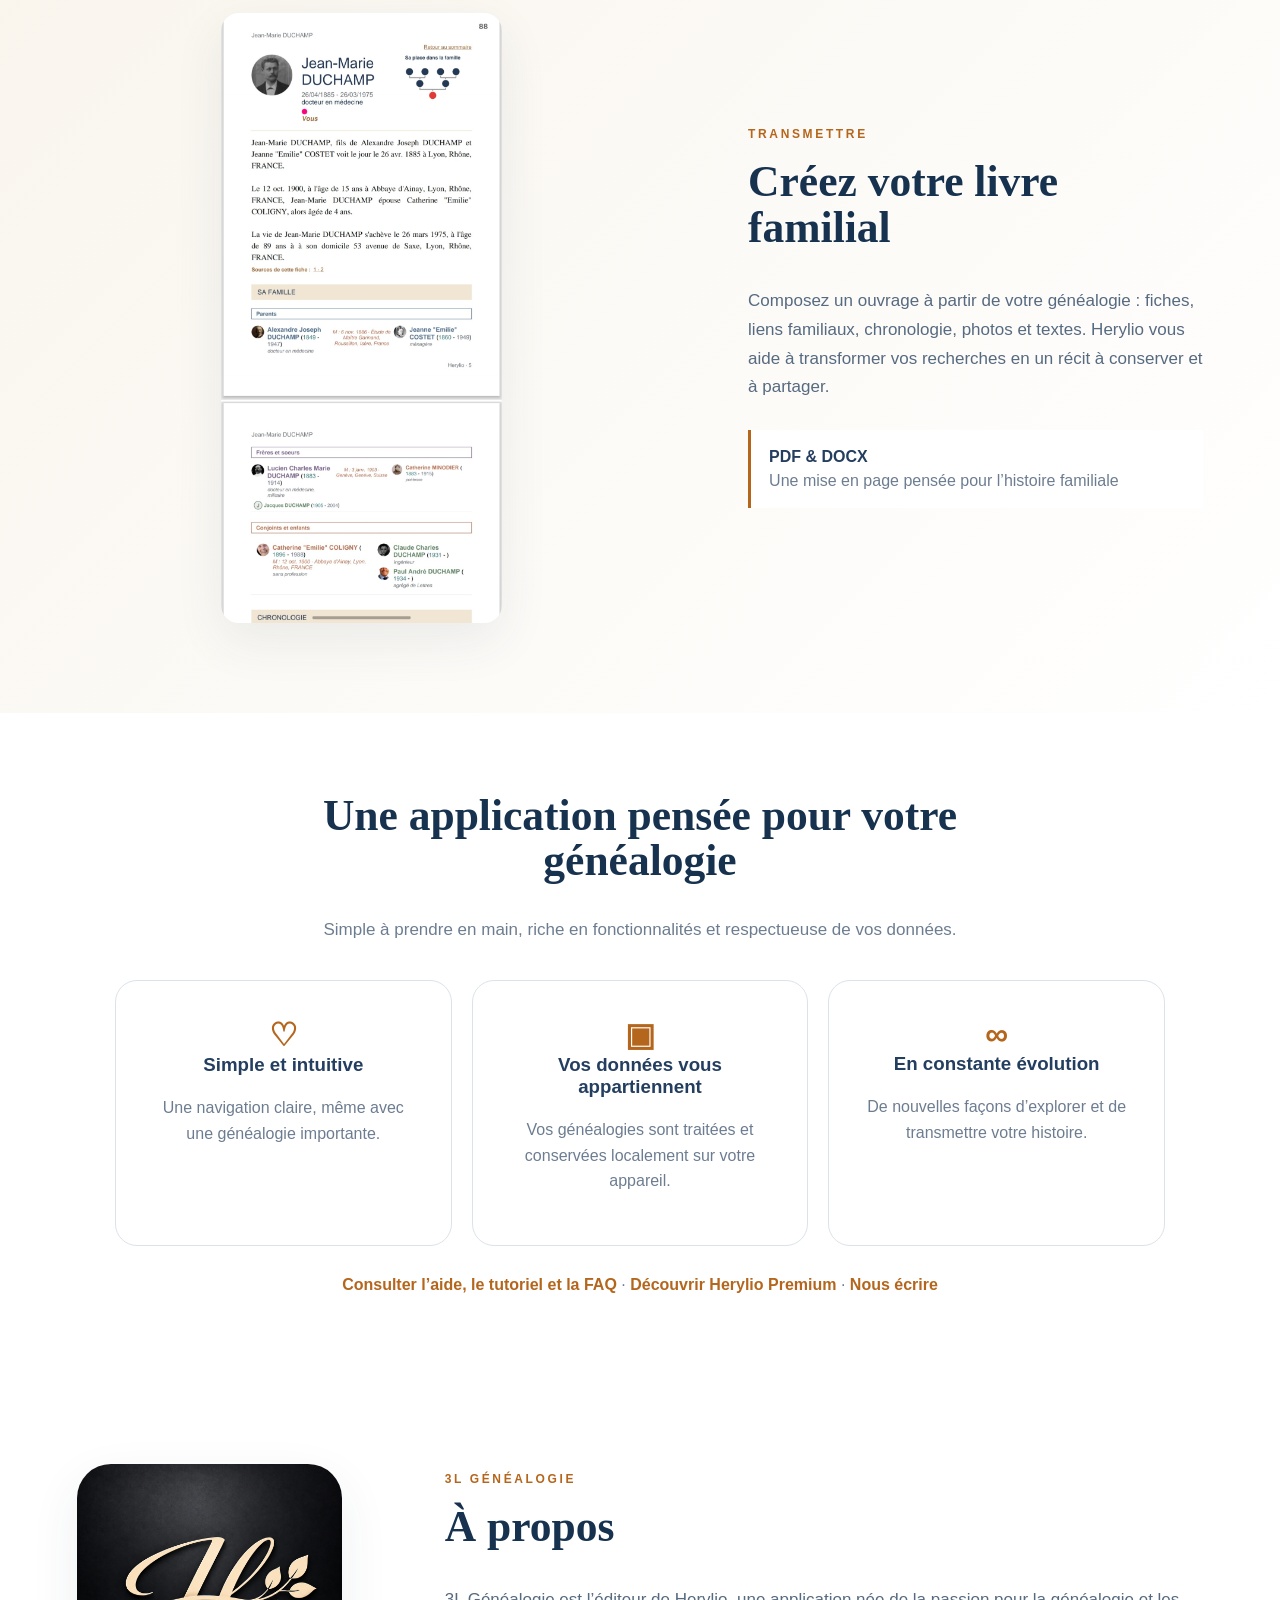
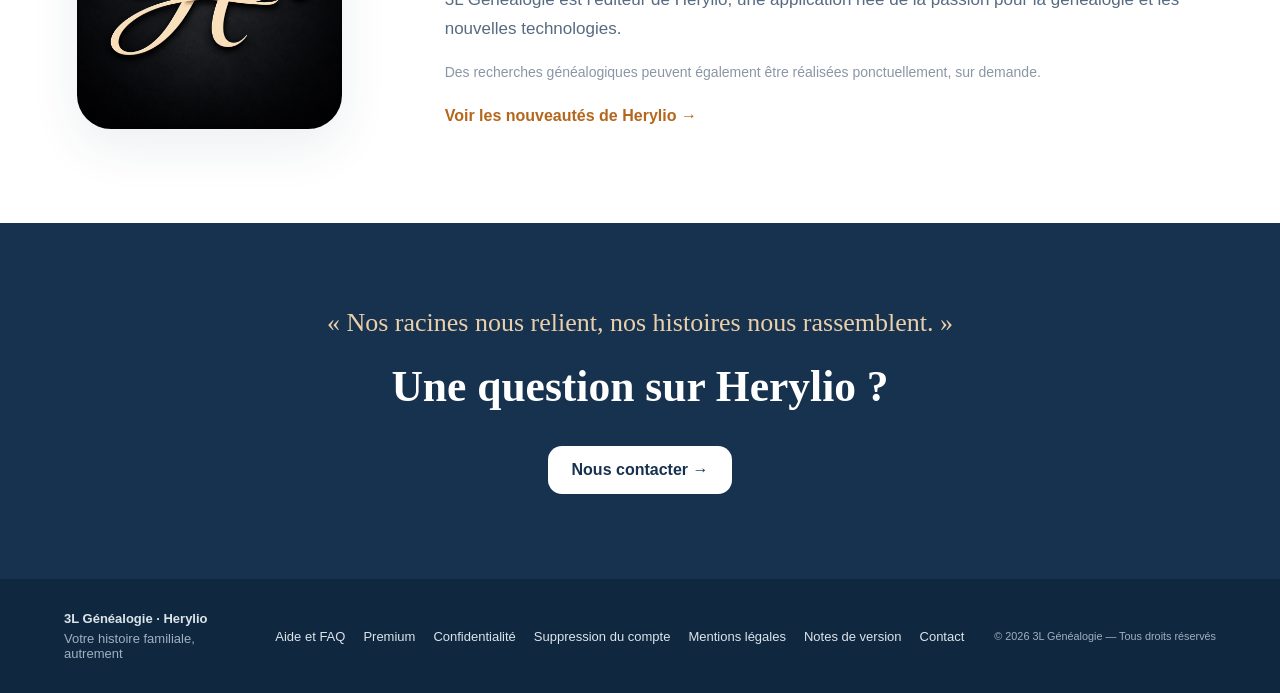
==== commit 0bc764b1: "Add files via upload" ====
--- a/index.html
+++ b/index.html
@@ -6,9 +6,9 @@
   <title>Herylio — Votre généalogie prend vie</title><link rel="icon" type="image/png" sizes="32x32" href="assets/favicon-32.png"><link rel="apple-touch-icon" sizes="180x180" href="assets/apple-touch-icon.png"><link rel="stylesheet" href="styles.css"><link rel="stylesheet" href="legal.css"><link rel="stylesheet" href="features.css">
 </head>
 <body>
-<header class="top"><a class="brand" href="#accueil"><img src="assets/herylio-logo.png" alt="Logo Herylio"><span><b>3L Généalogie</b><small>Herylio</small></span></a><button class="menu" type="button" aria-label="Ouvrir le menu" aria-expanded="false">☰</button><nav aria-label="Navigation principale"><a href="#accueil">Accueil</a><a href="#herylio">Herylio</a><a href="#fonctions">Fonctionnalités</a><a href="#livre">Livre familial</a><a href="#aide">Aide</a><a href="#apropos">À propos</a><a href="#contact">Contact</a></nav></header>
+<header class="top"><a class="brand" href="#accueil"><img src="assets/herylio-logo.png" alt="Logo Herylio"><span><b>3L Généalogie</b><small>Herylio</small></span></a><button class="menu" type="button" aria-label="Ouvrir le menu" aria-expanded="false">☰</button><nav aria-label="Navigation principale"><a href="#accueil">Accueil</a><a href="#herylio">Herylio</a><a href="#fonctions">Fonctionnalités</a><a href="#livre">Livre familial</a><a href="aide.html">Aide</a><a href="premium.html">Premium</a><a href="#apropos">À propos</a><a href="#contact">Contact</a></nav></header>
 <main>
-<section class="hero" id="accueil"><div class="hero-copy"><p class="eyebrow">EXPLORER · COMPRENDRE · TRANSMETTRE</p><h1><span>Herylio</span>Votre généalogie<br>prend vie</h1><p class="lead">Une application moderne et intuitive pour consulter, explorer et partager votre histoire familiale en toute simplicité.</p><div class="actions"><a class="btn primary" href="#herylio">Découvrir Herylio →</a><a class="btn secondary" href="#fonctions">Voir les fonctionnalités</a></div><p class="note">GEDCOM · HEREDIS HMWZ · ANDROID · iOS</p></div><div class="phones"><img class="phone back" src="assets/captures/statistiques-1.jpg" alt="Statistiques dans Herylio"><img class="phone front" src="assets/captures/fiche-personne.jpg" alt="Fiche d’une personne dans Herylio"></div></section>
+<section class="hero" id="accueil"><div class="hero-copy"><p class="eyebrow">EXPLORER · COMPRENDRE · TRANSMETTRE</p><h1><span>Herylio</span>Votre généalogie<br>prend vie</h1><p class="lead">Une application moderne et intuitive pour consulter, explorer et partager votre histoire familiale en toute simplicité.</p><div class="actions"><a class="btn primary" href="#herylio">Découvrir Herylio →</a><a class="btn secondary" href="#fonctions">Voir les fonctionnalités</a></div><p class="note">GEDCOM · HEREDIS 2021 ET + · ANDROID · iOS PROCHAINEMENT</p></div><div class="phones"><img class="phone back" src="assets/captures/statistiques-1.jpg" alt="Statistiques dans Herylio"><img class="phone front" src="assets/captures/fiche-personne.jpg" alt="Fiche d’une personne dans Herylio"></div></section>
 <section class="features" id="fonctions"><article><i>⌘</i><h3>Arbres interactifs</h3><p>Parcourez jusqu’à 10 générations, zoomez et déplacez-vous librement.</p></article><article><i>⌖</i><h3>Cartes et lieux</h3><p>Suivez vos ancêtres dans le temps et dans l’espace.</p></article><article><i>▥</i><h3>Statistiques</h3><p>Découvrez votre généalogie sous un nouvel angle.</p></article><article><i>◫</i><h3>Livre familial</h3><p>Transformez vos données en un véritable livre de famille.</p></article><article><i>⌕</i><h3>Anomalies</h3><p>Repérez les incohérences et les doublons probables.</p></article><article><i>✦</i><h3>Parentés</h3><p>Explorez les liens directs, par alliance et familiaux élargis.</p></article></section>
 <section class="intro" id="herylio"><div><p class="eyebrow">VOTRE HISTOIRE, AUTREMENT</p><h2>Bien plus qu’un arbre généalogique</h2><p>Herylio est pensé pour la consultation et la découverte. Retrouvez les personnes de votre généalogie, leurs familles, leurs lieux, leurs événements, leurs médias, leurs sources et les liens qui les unissent.</p><p>Importez plusieurs généalogies GEDCOM ou Heredis HMWZ. L’import direct HMWZ est compatible avec Heredis 2021 (version 21) et les versions suivantes. Pour une version antérieure d’Heredis ou un autre logiciel de généalogie, utilisez un export au format GEDCOM.</p><p>Vous pouvez aussi extraire une branche, la partager et la raccorder à une personne déjà présente, tout en conservant vos données sur votre appareil.</p><div class="compat"><span>GEDCOM</span><span>Heredis 2021 et +</span><span>Données locales</span><span>Branches Herylio</span></div></div><img src="assets/captures/accueil.jpg" alt="Écran d’accueil de Herylio"></section>
 <section class="feature-showcase" aria-labelledby="feature-title">
@@ -30,9 +30,9 @@
   </div>
 </section>
 <section class="book" id="livre"><img src="assets/captures/livre-1.jpg" alt="Livre familial créé avec Herylio"><div><p class="eyebrow">TRANSMETTRE</p><h2>Créez votre livre familial</h2><p>Composez un ouvrage à partir de votre généalogie : fiches, liens familiaux, chronologie, photos et textes. Herylio vous aide à transformer vos recherches en un récit à conserver et à partager.</p><div class="mini"><b>PDF &amp; DOCX</b><span>Une mise en page pensée pour l’histoire familiale</span></div></div></section>
-<section class="values" id="aide"><div><h2>Une application pensée pour votre généalogie</h2><p>Simple à prendre en main, riche en fonctionnalités et respectueuse de vos données.</p></div><div class="value-grid"><article><b>♡</b><h3>Simple et intuitive</h3><p>Une navigation claire, même avec une généalogie importante.</p></article><article><b>▣</b><h3>Vos données vous appartiennent</h3><p>Vos généalogies sont traitées et conservées localement sur votre appareil.</p></article><article><b>∞</b><h3>En constante évolution</h3><p>De nouvelles façons d’explorer et de transmettre votre histoire.</p></article></div><p class="help-link">Une question sur l’utilisation ou vos données ? <a href="mailto:contact@3l-genealogie.fr">Écrivez-nous</a> ou consultez la <a href="confidentialite.html">politique de confidentialité</a>.</p></section>
+<section class="values" id="aide"><div><h2>Une application pensée pour votre généalogie</h2><p>Simple à prendre en main, riche en fonctionnalités et respectueuse de vos données.</p></div><div class="value-grid"><article><b>♡</b><h3>Simple et intuitive</h3><p>Une navigation claire, même avec une généalogie importante.</p></article><article><b>▣</b><h3>Vos données vous appartiennent</h3><p>Vos généalogies sont traitées et conservées localement sur votre appareil.</p></article><article><b>∞</b><h3>En constante évolution</h3><p>De nouvelles façons d’explorer et de transmettre votre histoire.</p></article></div><p class="help-link"><a href="aide.html">Consulter l’aide, le tutoriel et la FAQ</a> · <a href="premium.html">Découvrir Herylio Premium</a> · <a href="mailto:contact@3l-genealogie.fr">Nous écrire</a></p></section>
 <section class="about" id="apropos"><div class="mark"><img src="assets/herylio-logo.png" alt="Logo Herylio"></div><div><p class="eyebrow">3L GÉNÉALOGIE</p><h2>À propos</h2><p>3L Généalogie est l’éditeur de Herylio, une application née de la passion pour la généalogie et les nouvelles technologies.</p><p class="muted">Des recherches généalogiques peuvent également être réalisées ponctuellement, sur demande.</p><a class="text-link" href="notes-version.html">Voir les nouveautés de Herylio →</a></div></section>
 <section class="contact" id="contact"><p>« Nos racines nous relient, nos histoires nous rassemblent. »</p><h2>Une question sur Herylio ?</h2><a class="btn light" href="mailto:contact@3l-genealogie.fr">Nous contacter →</a></section>
 </main>
-<footer><div><b>3L Généalogie · Herylio</b><span>Votre histoire familiale, autrement</span></div><div><a href="confidentialite.html">Confidentialité</a><a href="suppression-compte.html">Suppression du compte</a><a href="mentions-legales.html">Mentions légales</a><a href="notes-version.html">Notes de version</a><a href="mailto:contact@3l-genealogie.fr">Contact</a></div><small>© 2026 3L Généalogie — Tous droits réservés</small></footer><script src="script.js"></script>
+<footer><div><b>3L Généalogie · Herylio</b><span>Votre histoire familiale, autrement</span></div><div><a href="aide.html">Aide et FAQ</a><a href="premium.html">Premium</a><a href="confidentialite.html">Confidentialité</a><a href="suppression-compte.html">Suppression du compte</a><a href="mentions-legales.html">Mentions légales</a><a href="notes-version.html">Notes de version</a><a href="mailto:contact@3l-genealogie.fr">Contact</a></div><small>© 2026 3L Généalogie — Tous droits réservés</small></footer><script src="script.js"></script>
 </body></html>
--- a/legal.css
+++ b/legal.css
@@ -21,4 +21,18 @@
 .release-card ul{margin:0;padding:0;list-style:none;display:grid;gap:13px}
 .release-card li{position:relative;padding-left:30px;line-height:1.55;color:#566a80}
 .release-card li::before{content:'✓';position:absolute;left:0;top:0;color:var(--copper);font-weight:900}
+.section-heading{margin:58px 0 25px}
+.section-heading h2{font-family:Georgia,serif;font-size:clamp(2rem,5vw,3.5rem);color:var(--navy2);margin:0}
+.faq-item{background:#fff;border:1px solid var(--line);border-radius:16px;margin-bottom:12px;box-shadow:0 8px 25px #20395408;overflow:hidden}
+.faq-item summary{cursor:pointer;padding:20px 24px;font-weight:800;color:var(--navy2);list-style:none;display:flex;justify-content:space-between;gap:20px}
+.faq-item summary::-webkit-details-marker{display:none}
+.faq-item summary::after{content:'+';color:var(--copper);font-size:22px;line-height:1}
+.faq-item[open] summary::after{content:'−'}
+.faq-item p{margin:0;padding:0 24px 22px;color:#566a80;line-height:1.7}
+.support-card{margin-top:35px;border-left:4px solid var(--copper)}
+.store-status{display:grid;grid-template-columns:1fr 1fr;gap:16px;margin-bottom:18px}
+.store-status>div{display:grid;gap:7px;padding:26px;border:1px solid var(--line);border-radius:18px;background:var(--navy2);color:#fff}
+.store-status strong{font-size:22px;color:var(--gold)}
+.store-status span{color:#dce4eb;line-height:1.5}
 @media(max-width:520px){.legal-main{width:min(100% - 28px,920px);padding:45px 0 65px}.back-link{font-size:12px}.legal-page footer{grid-template-columns:1fr}.legal-page footer>div:nth-child(2){display:grid;gap:12px}}
+@media(max-width:650px){.store-status{grid-template-columns:1fr}}
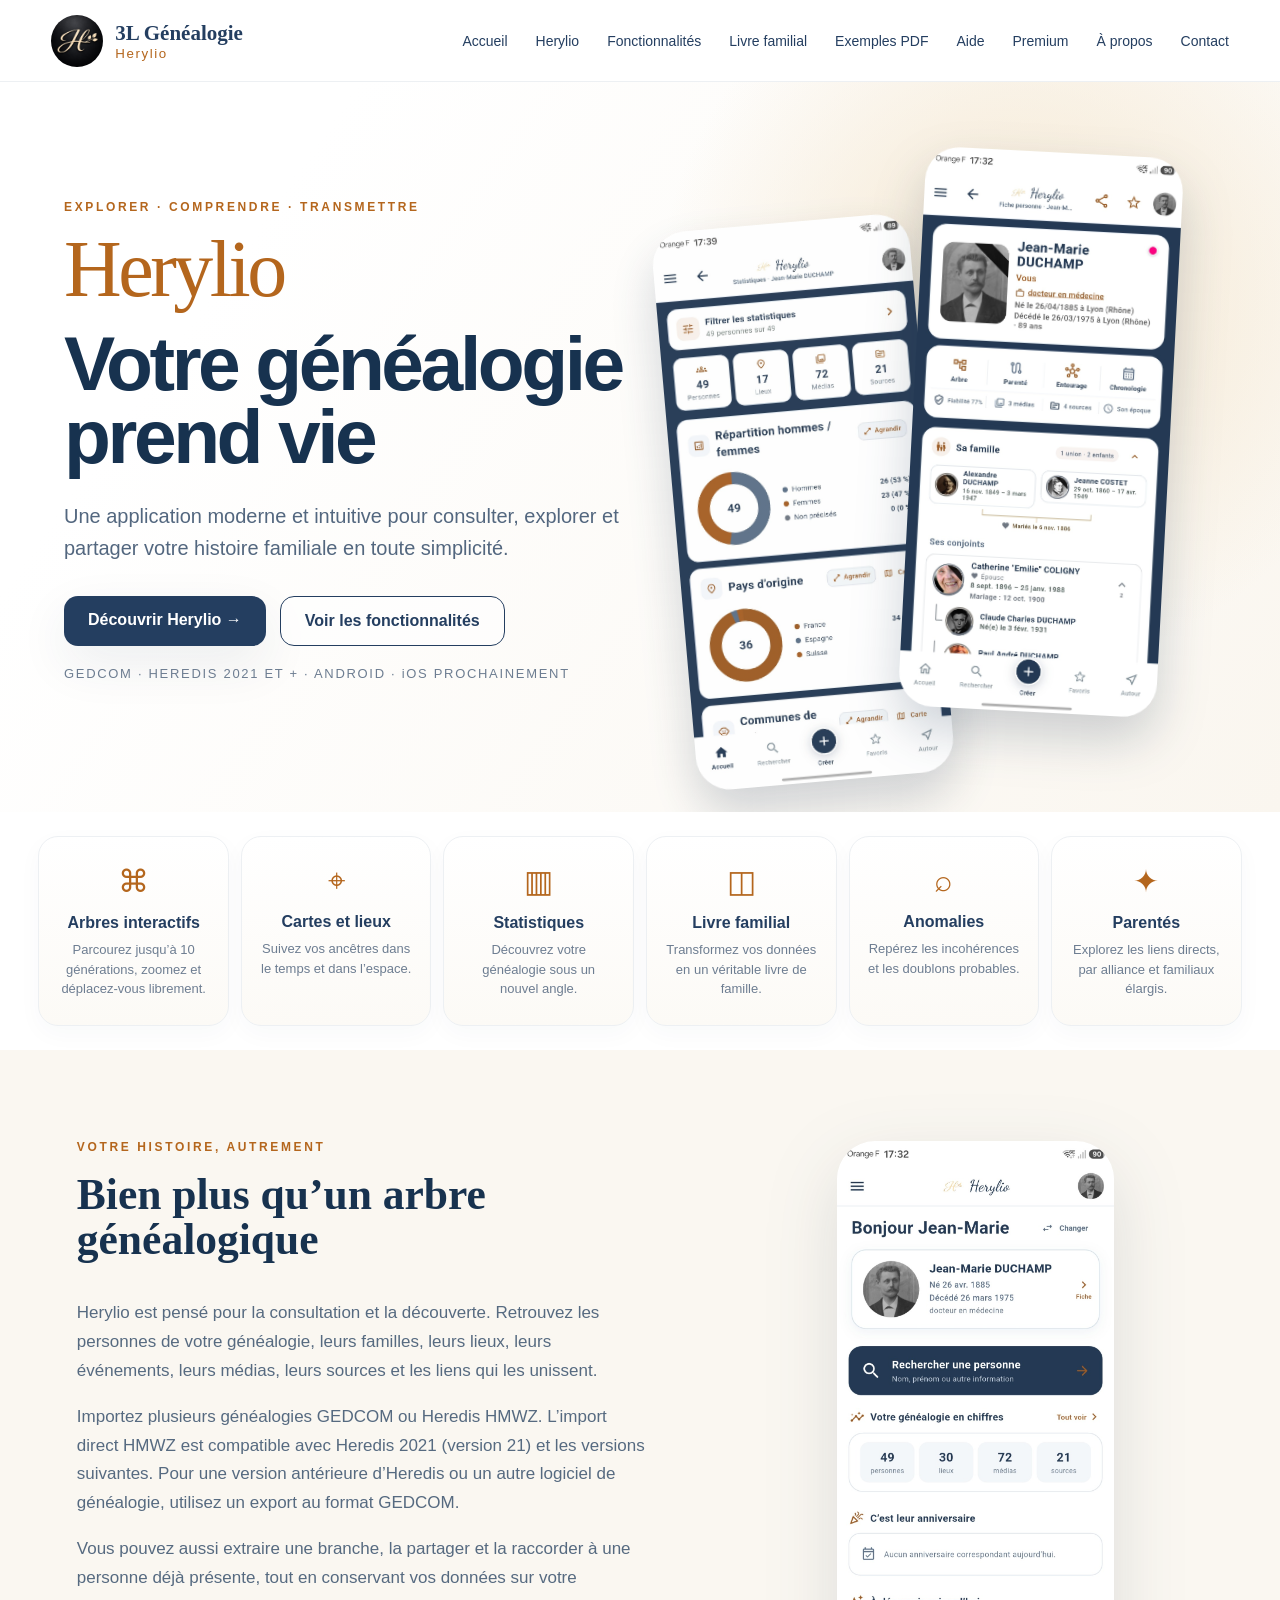
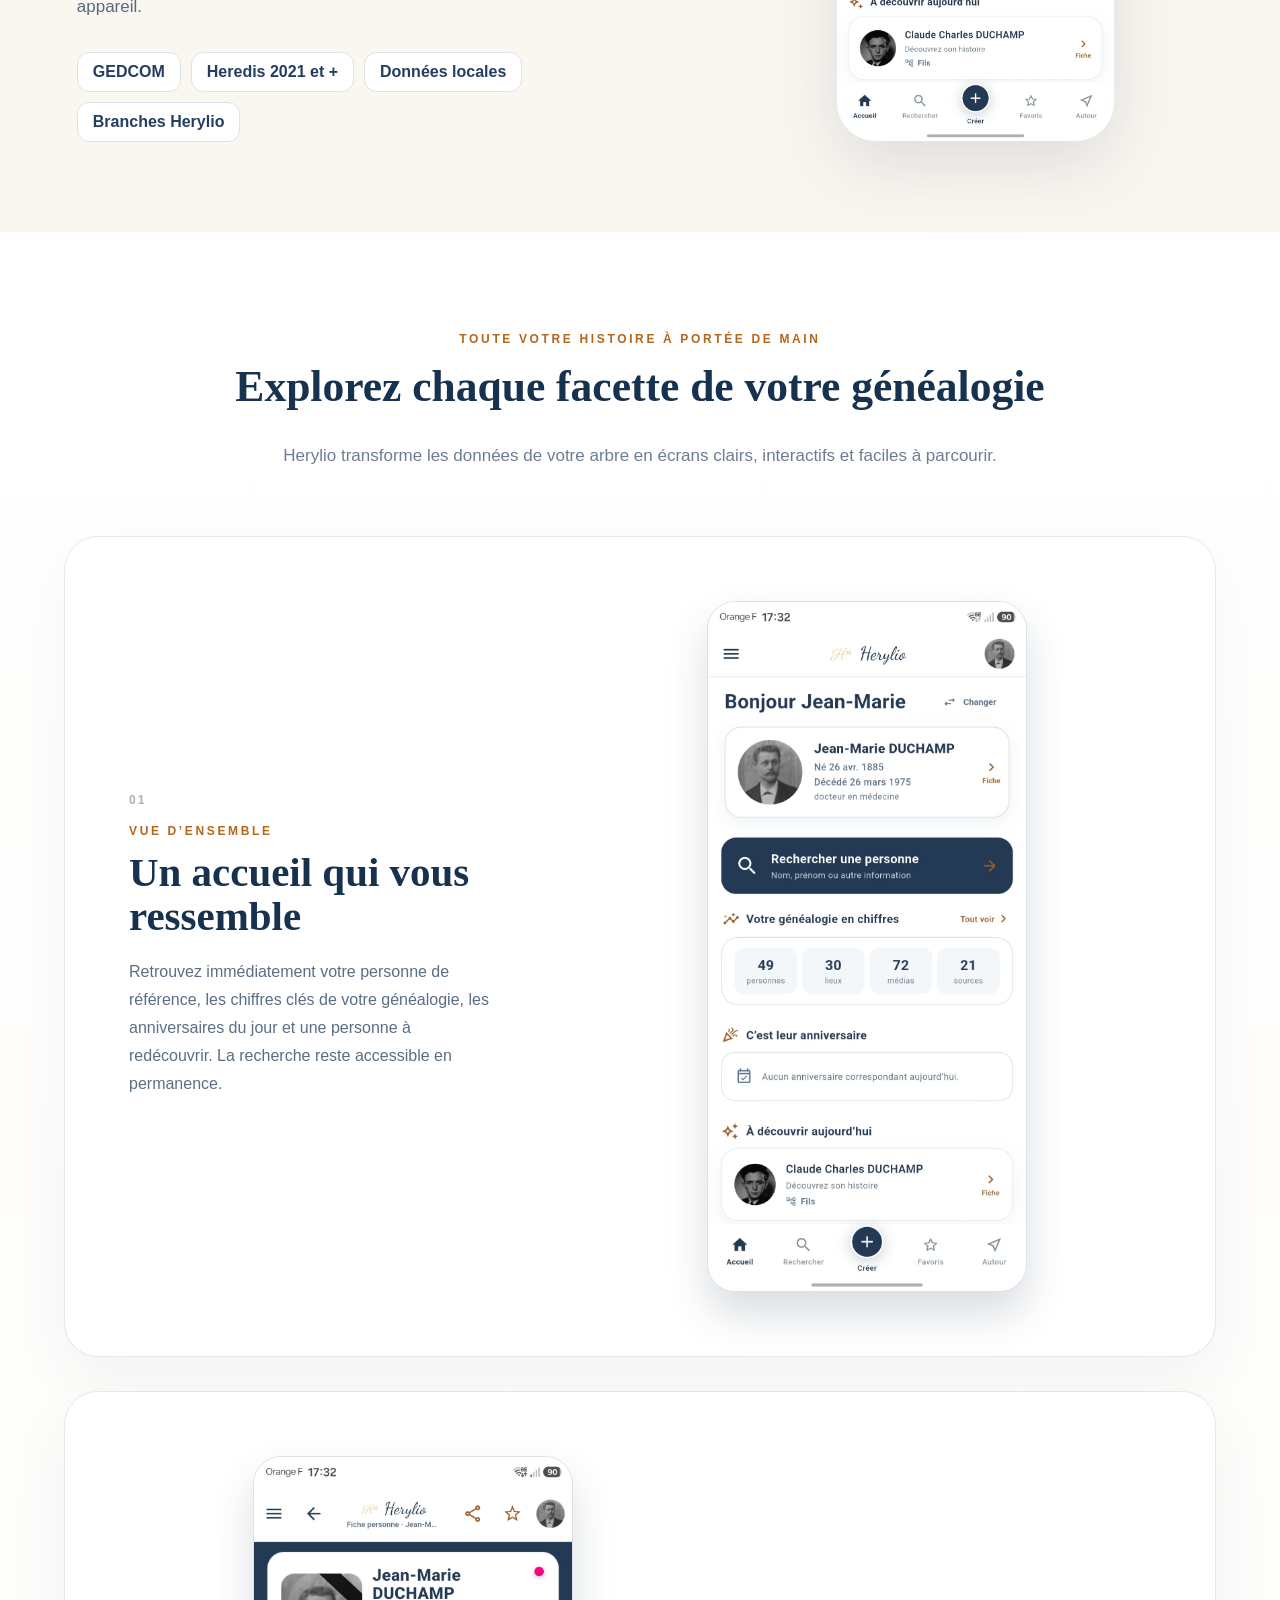
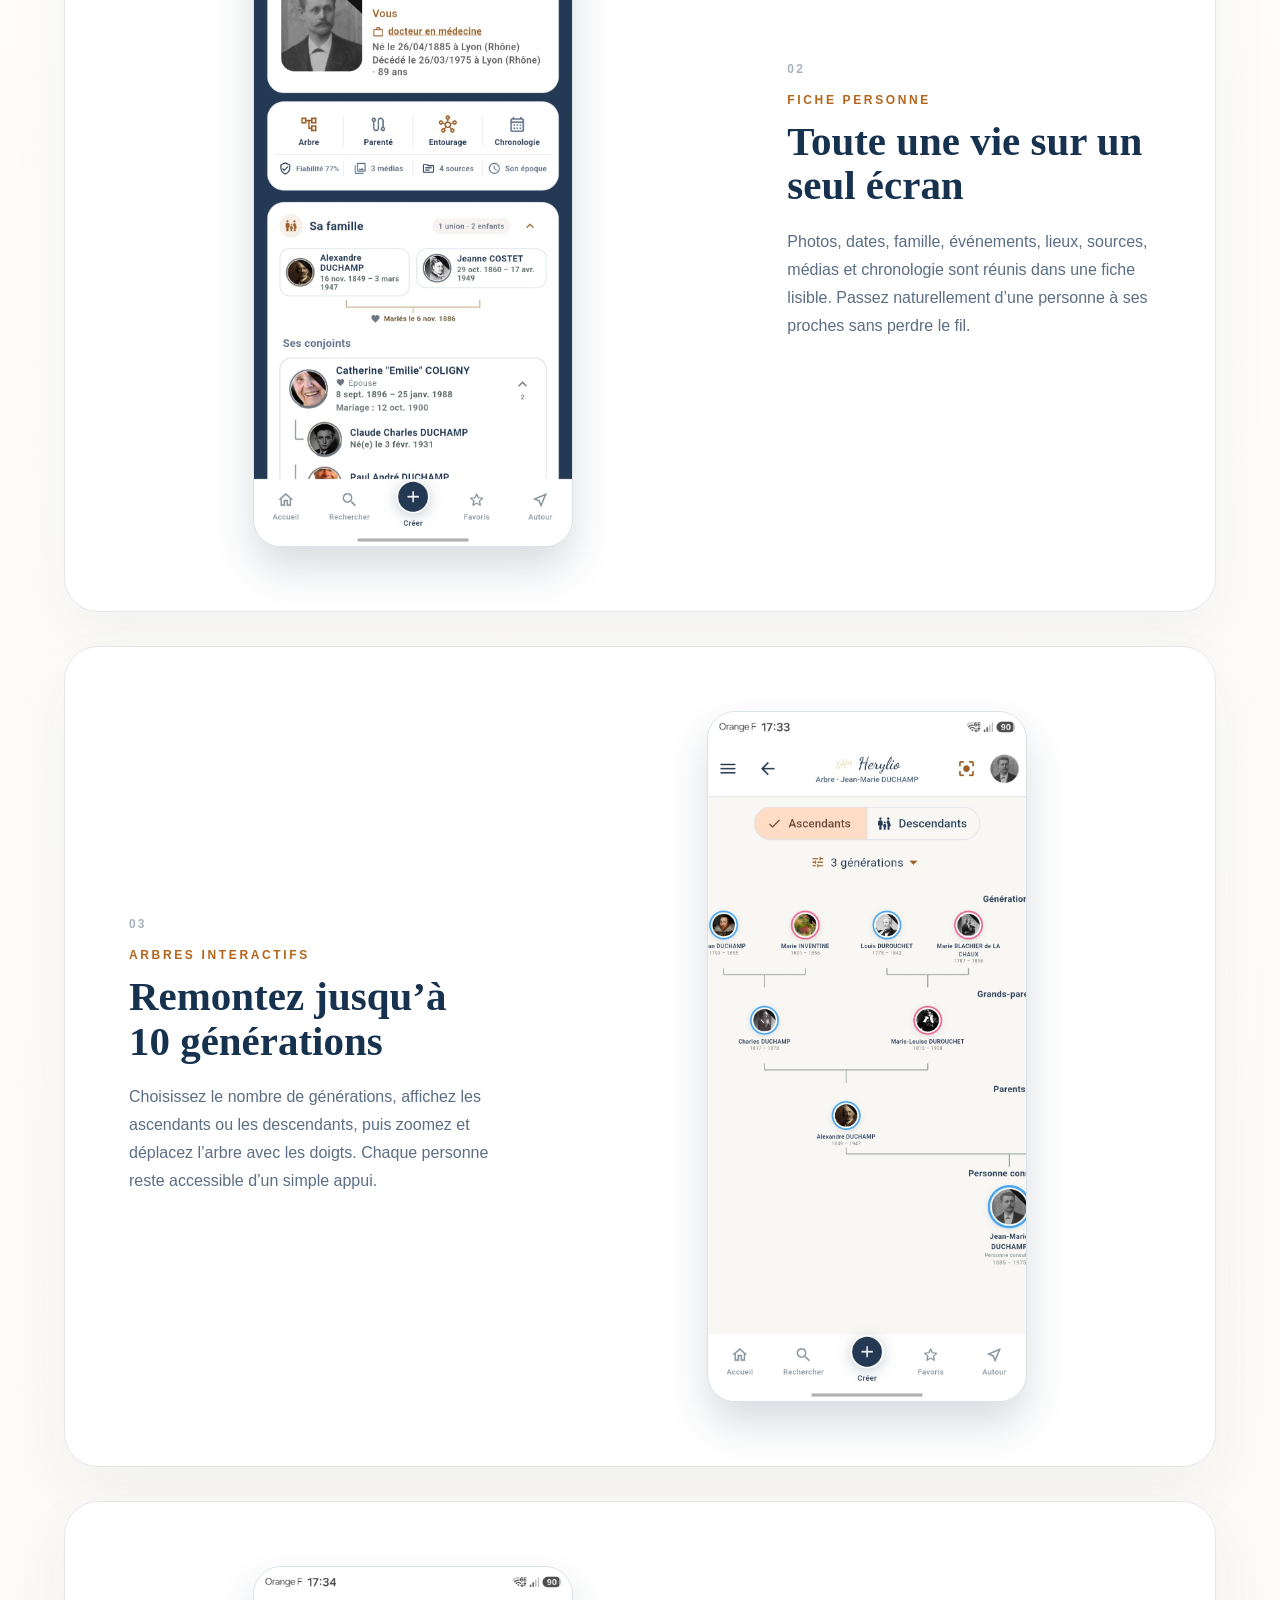
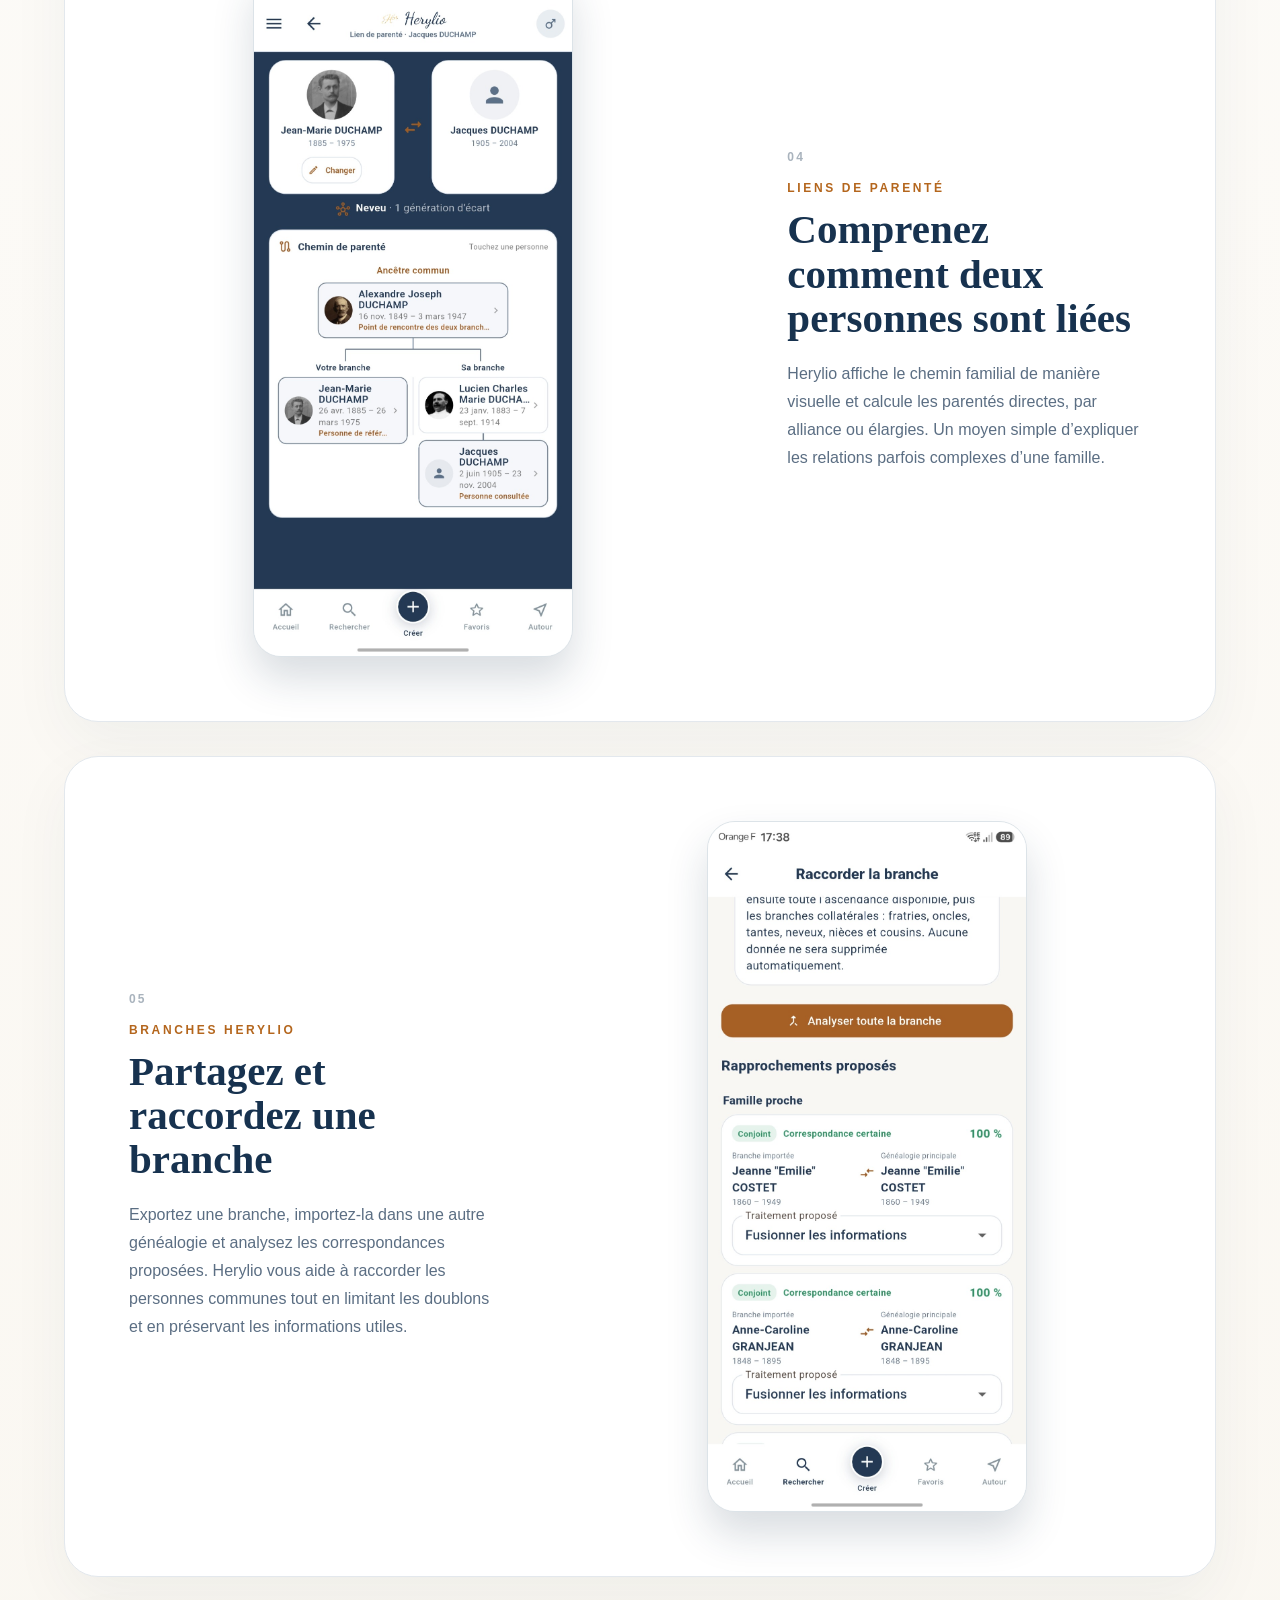
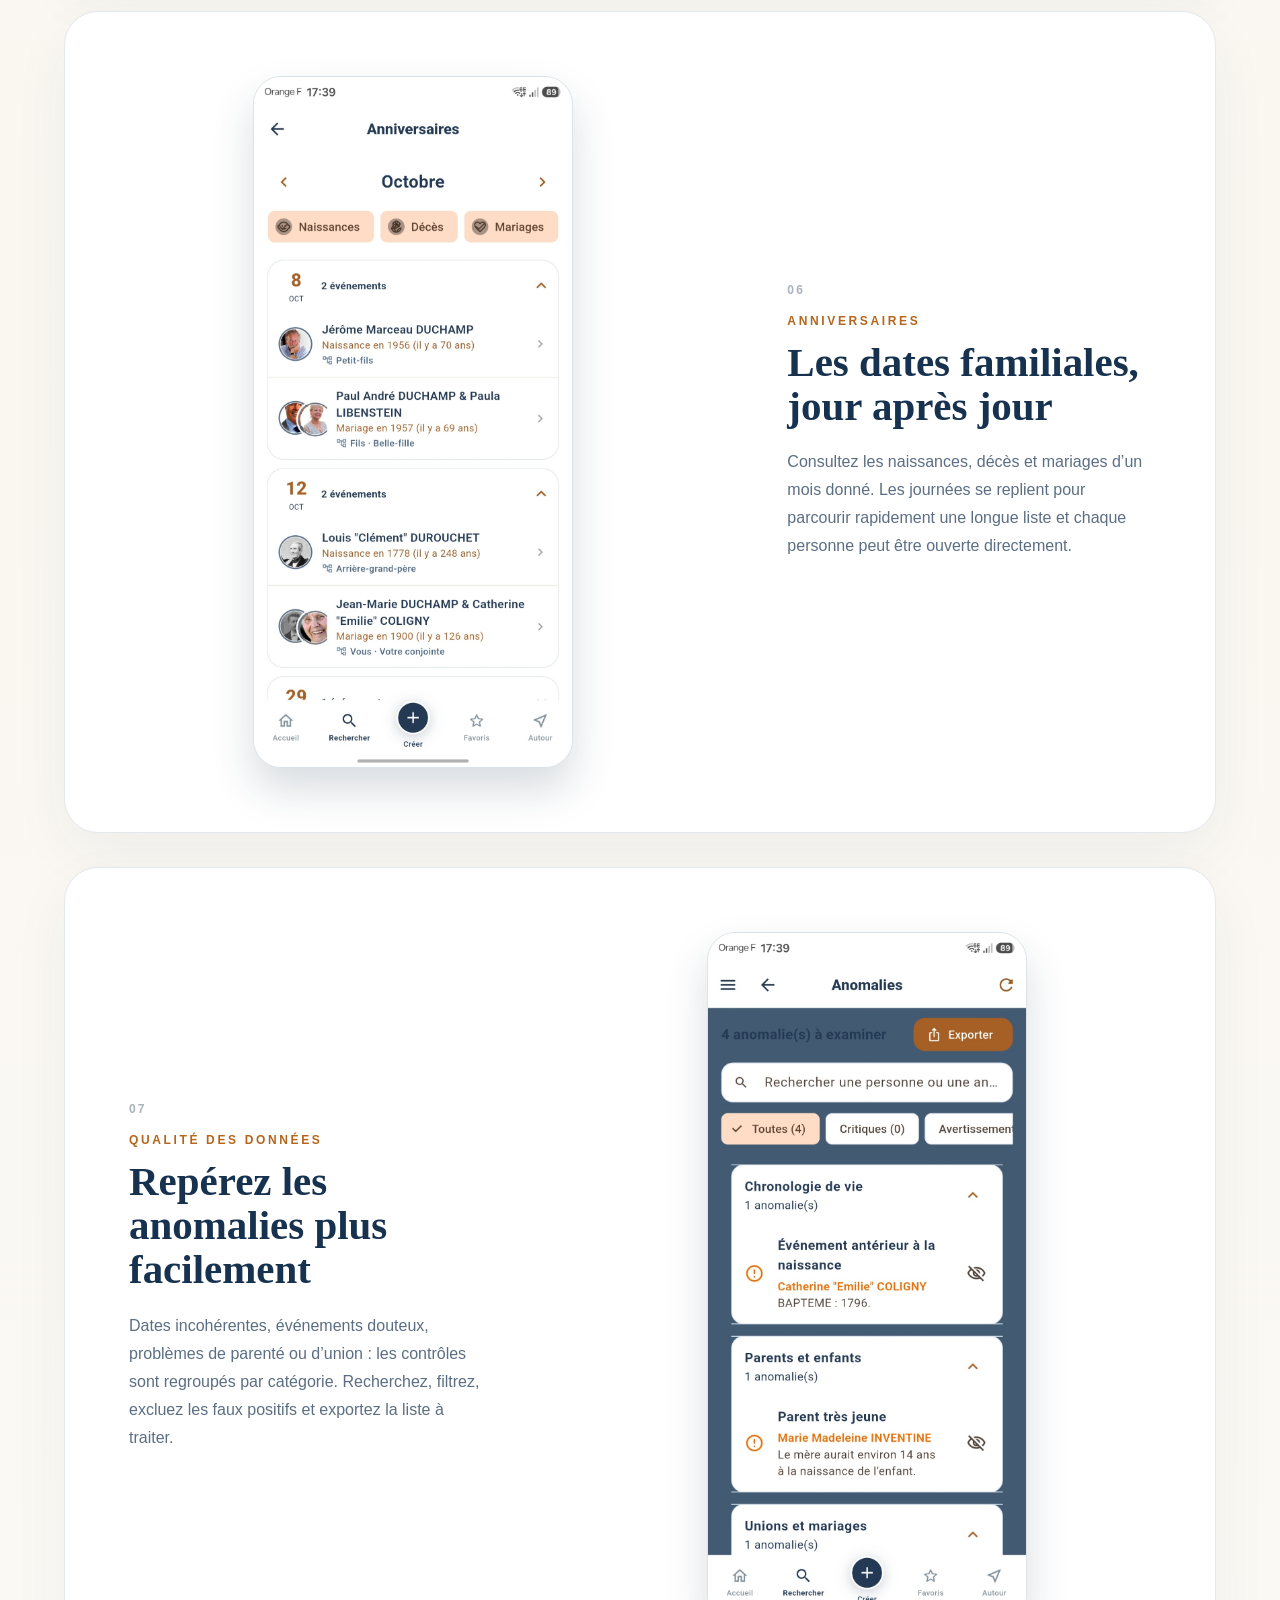
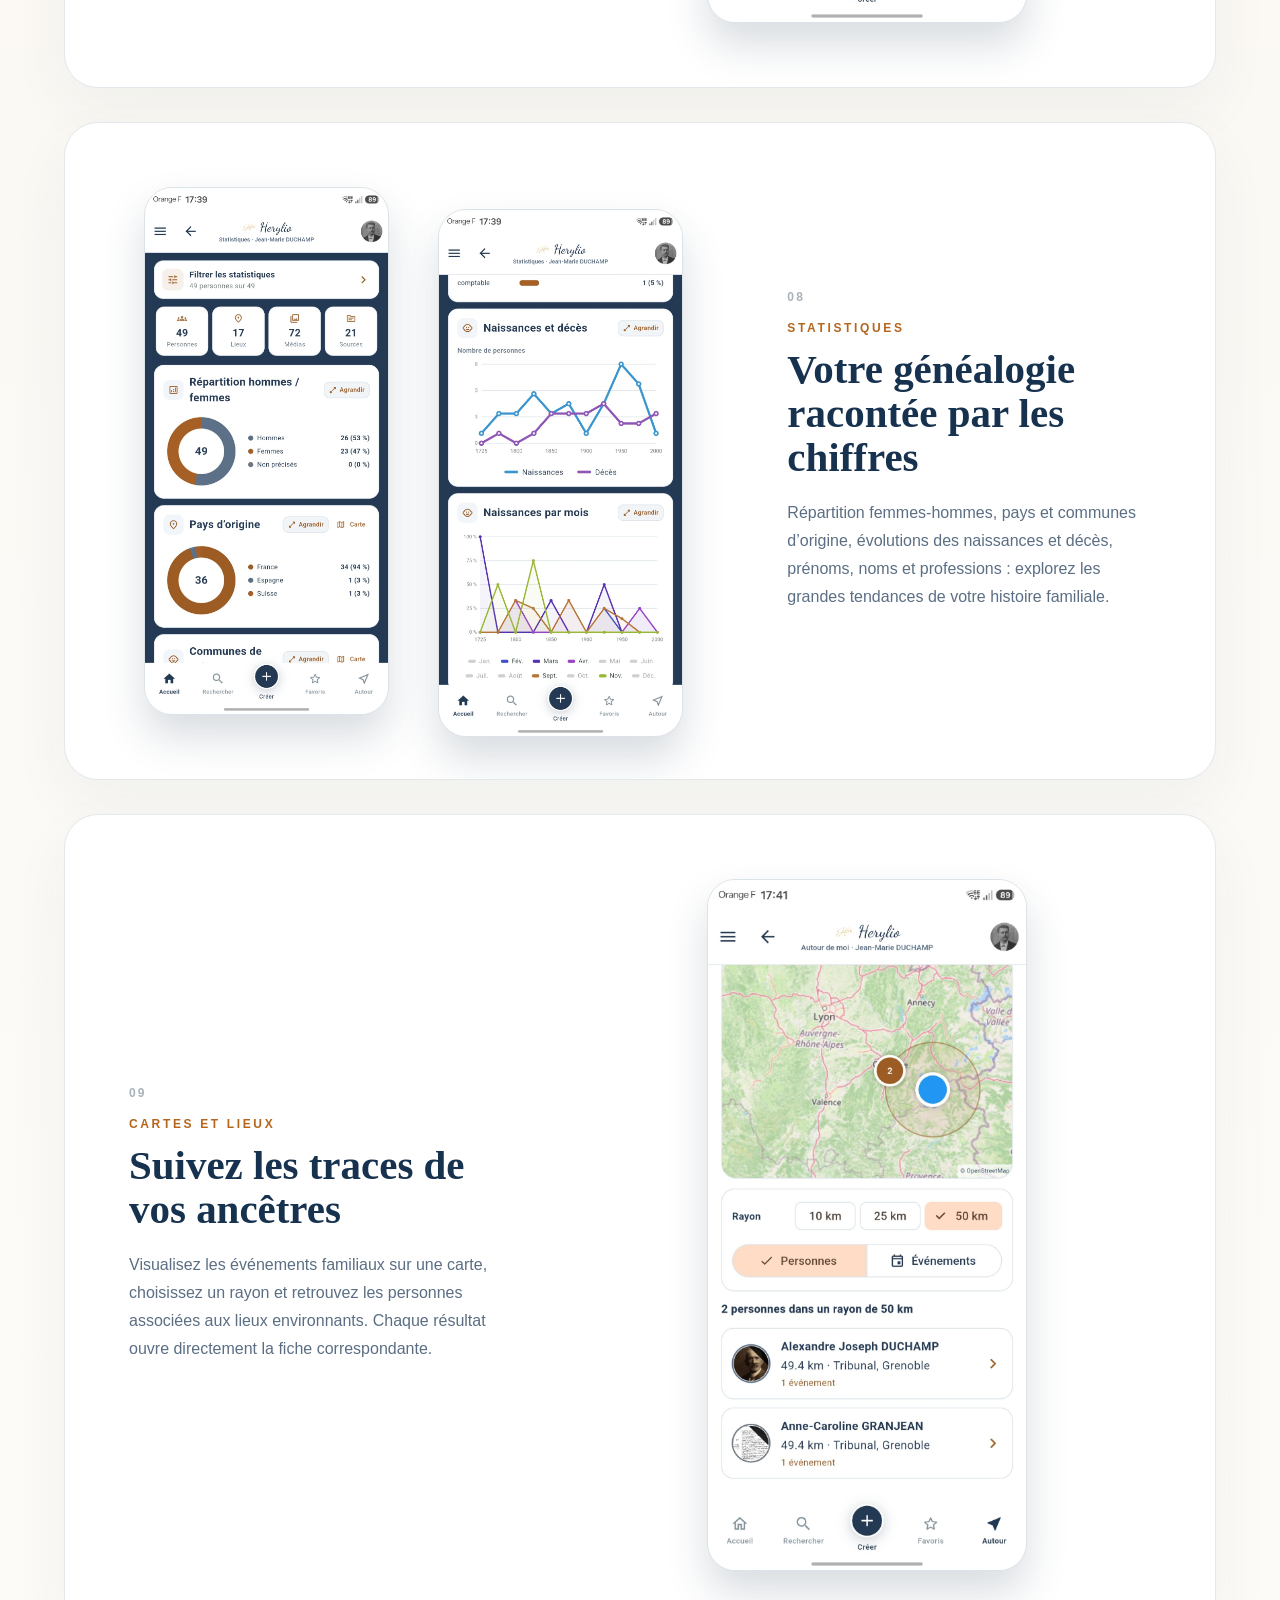
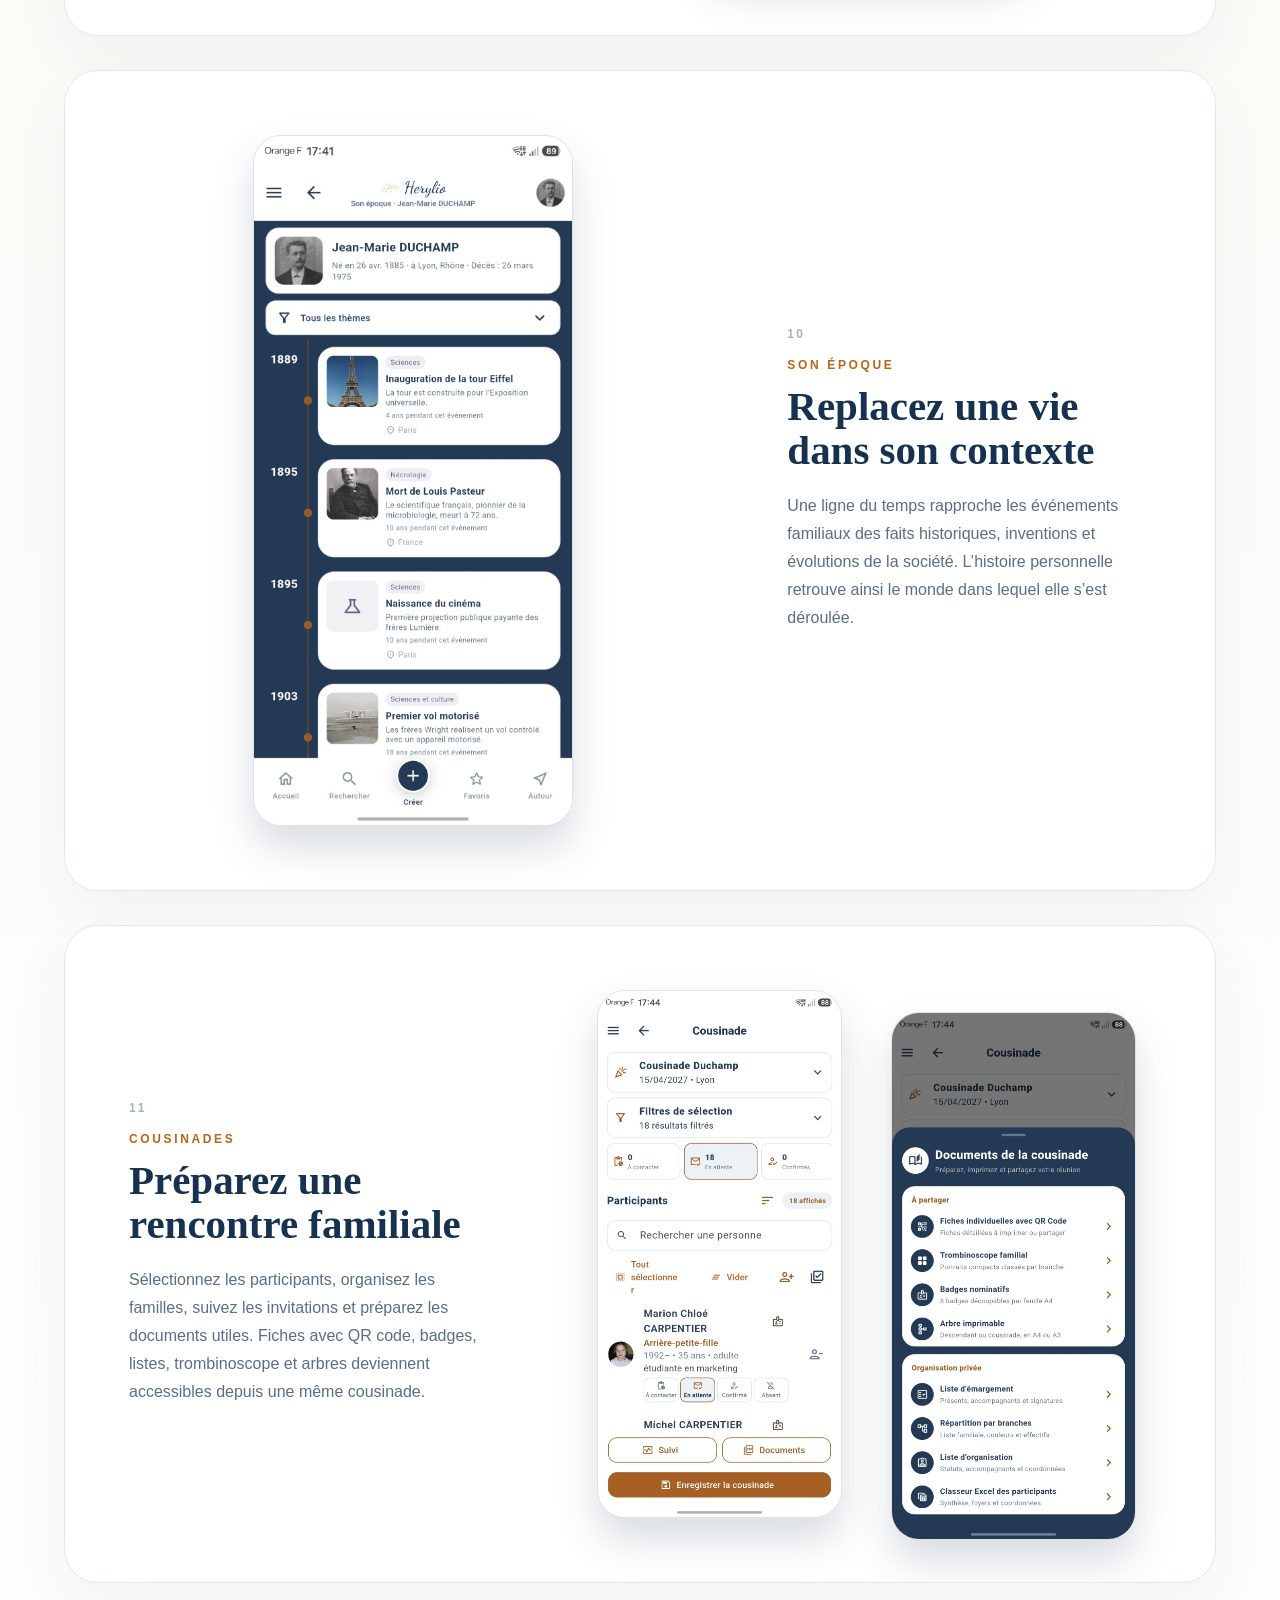
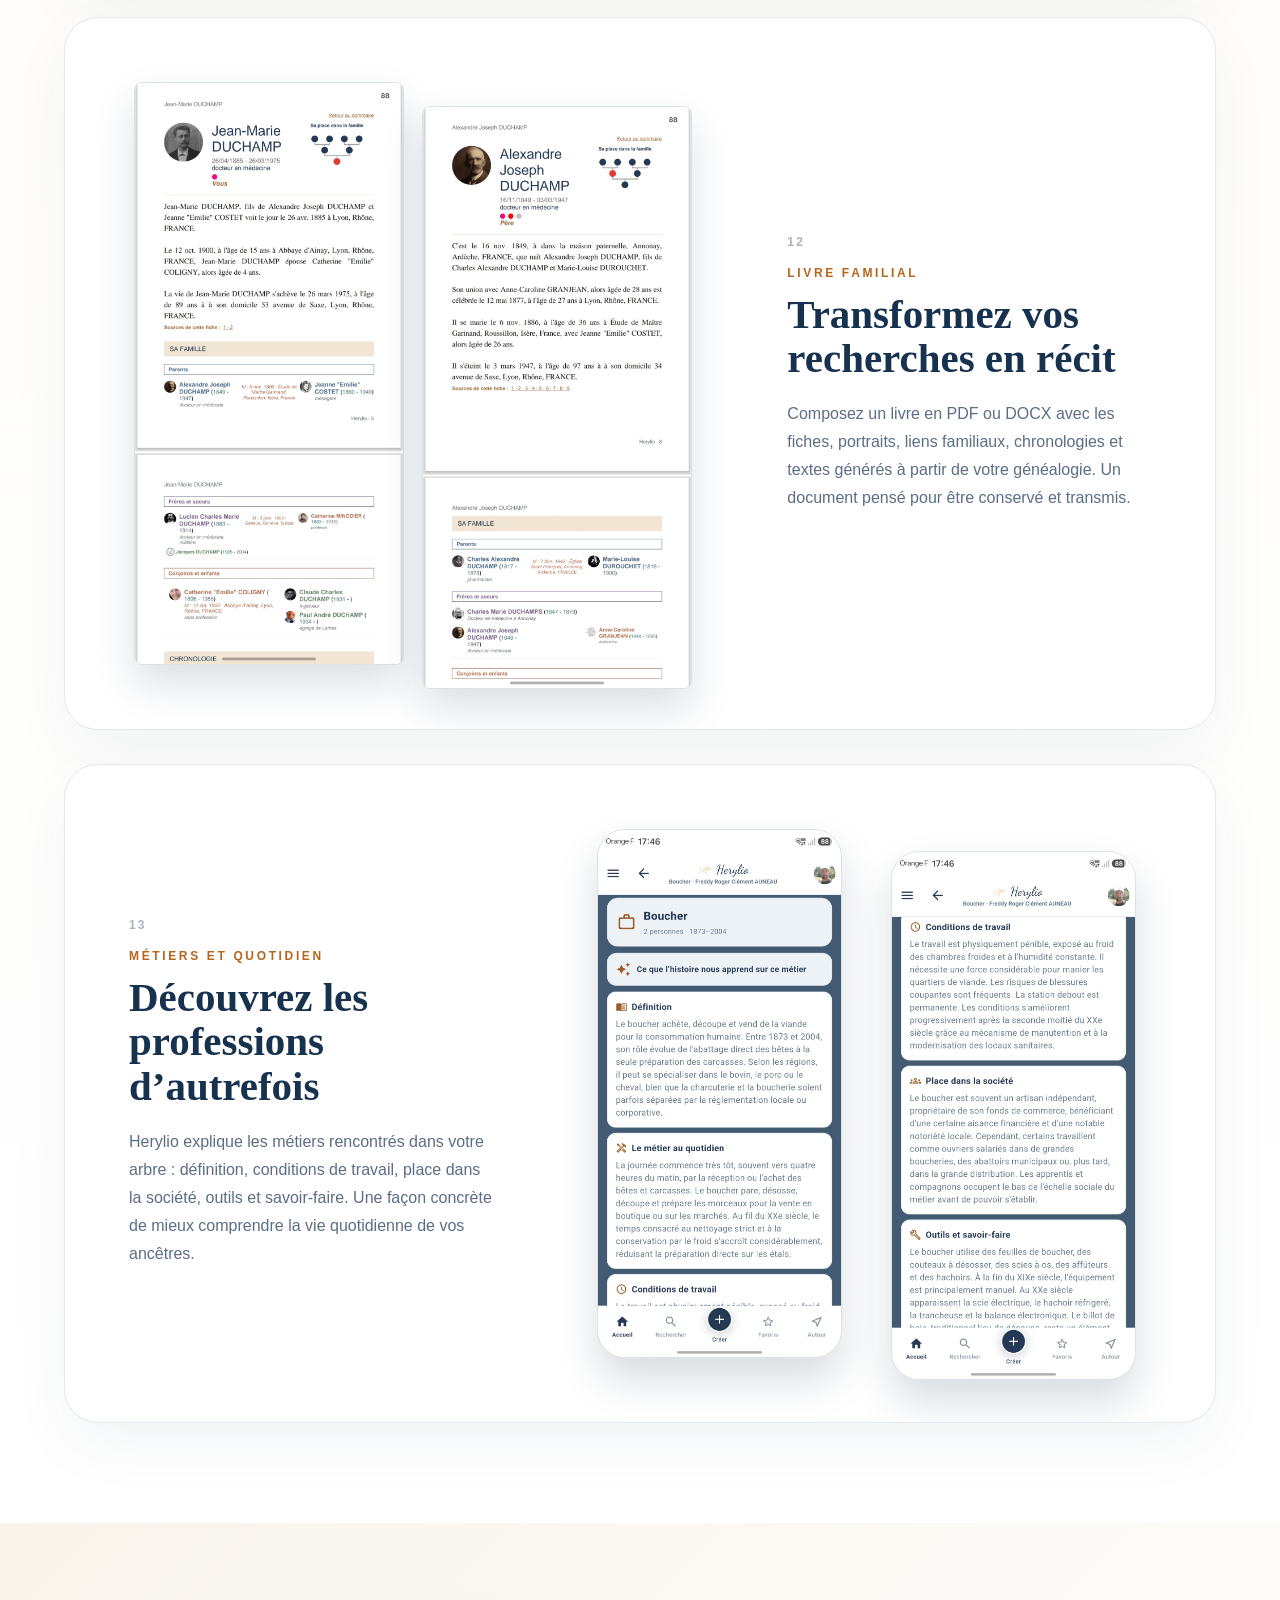
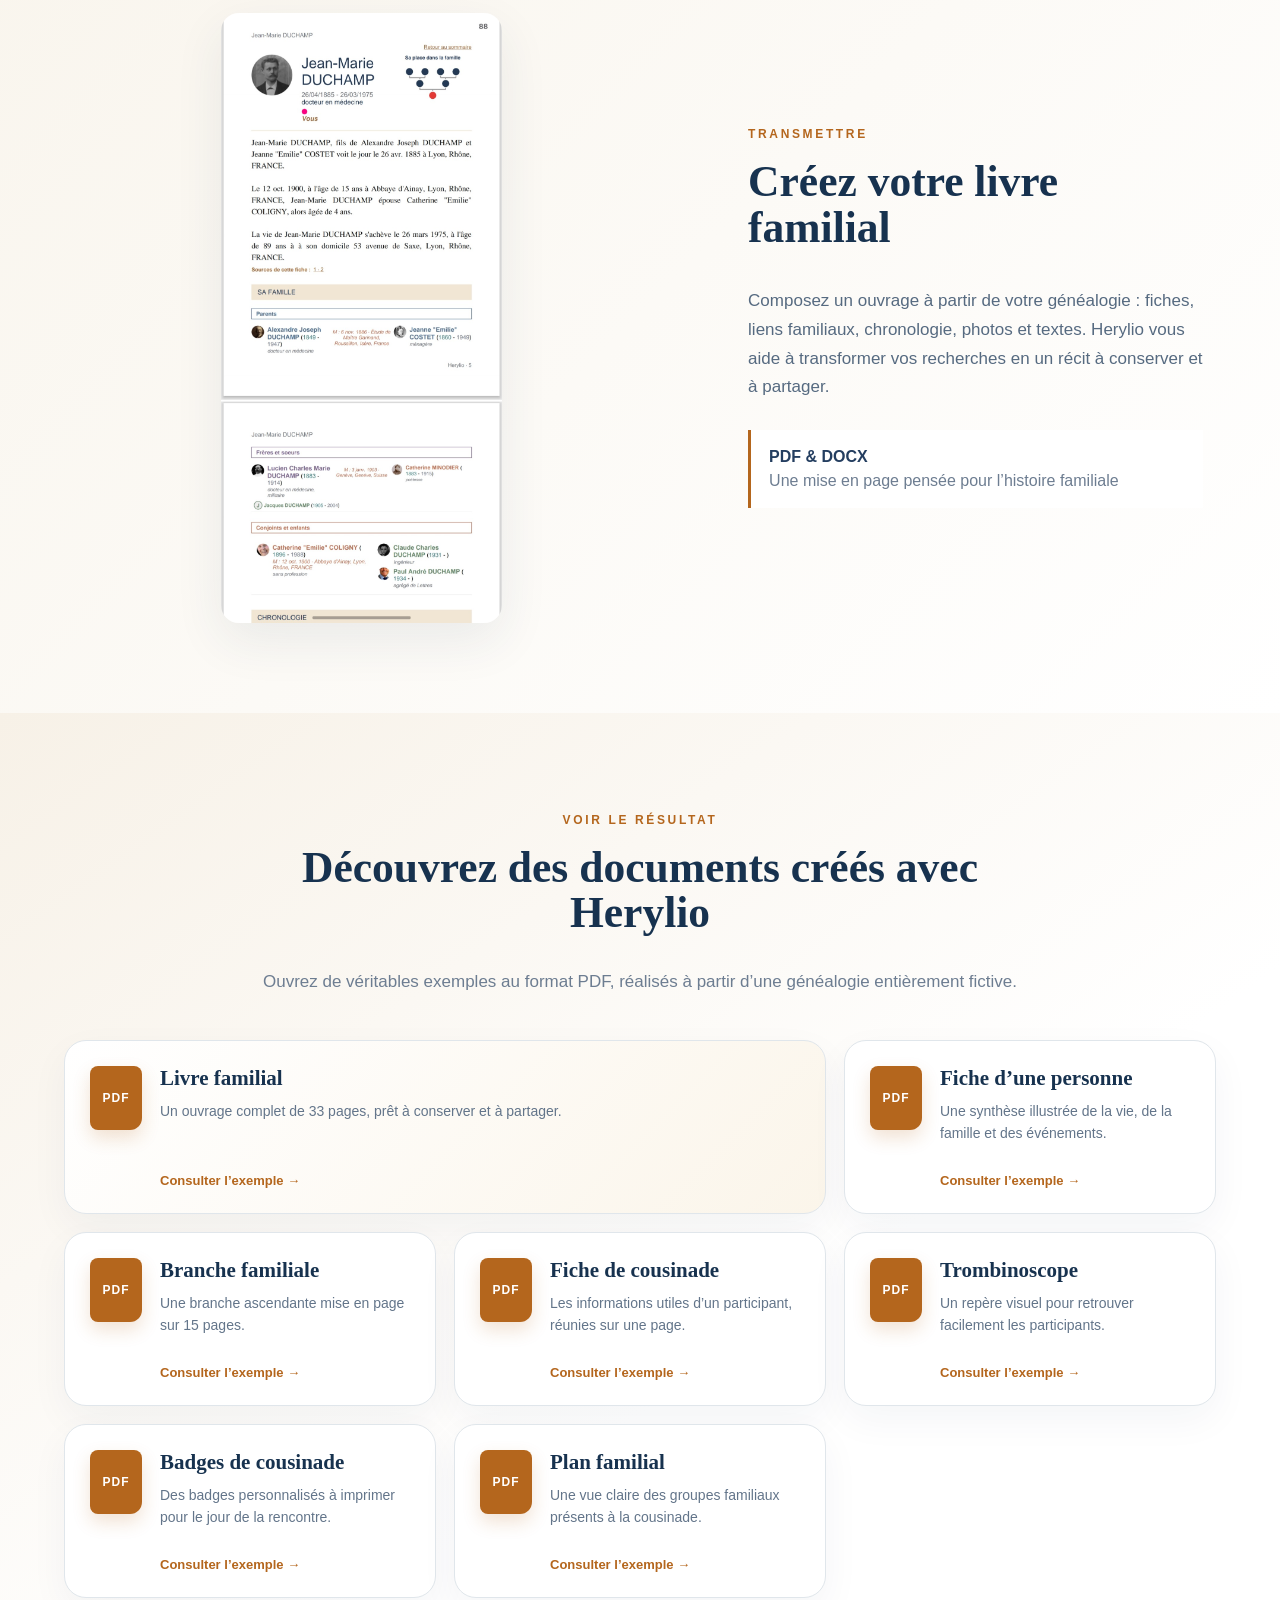
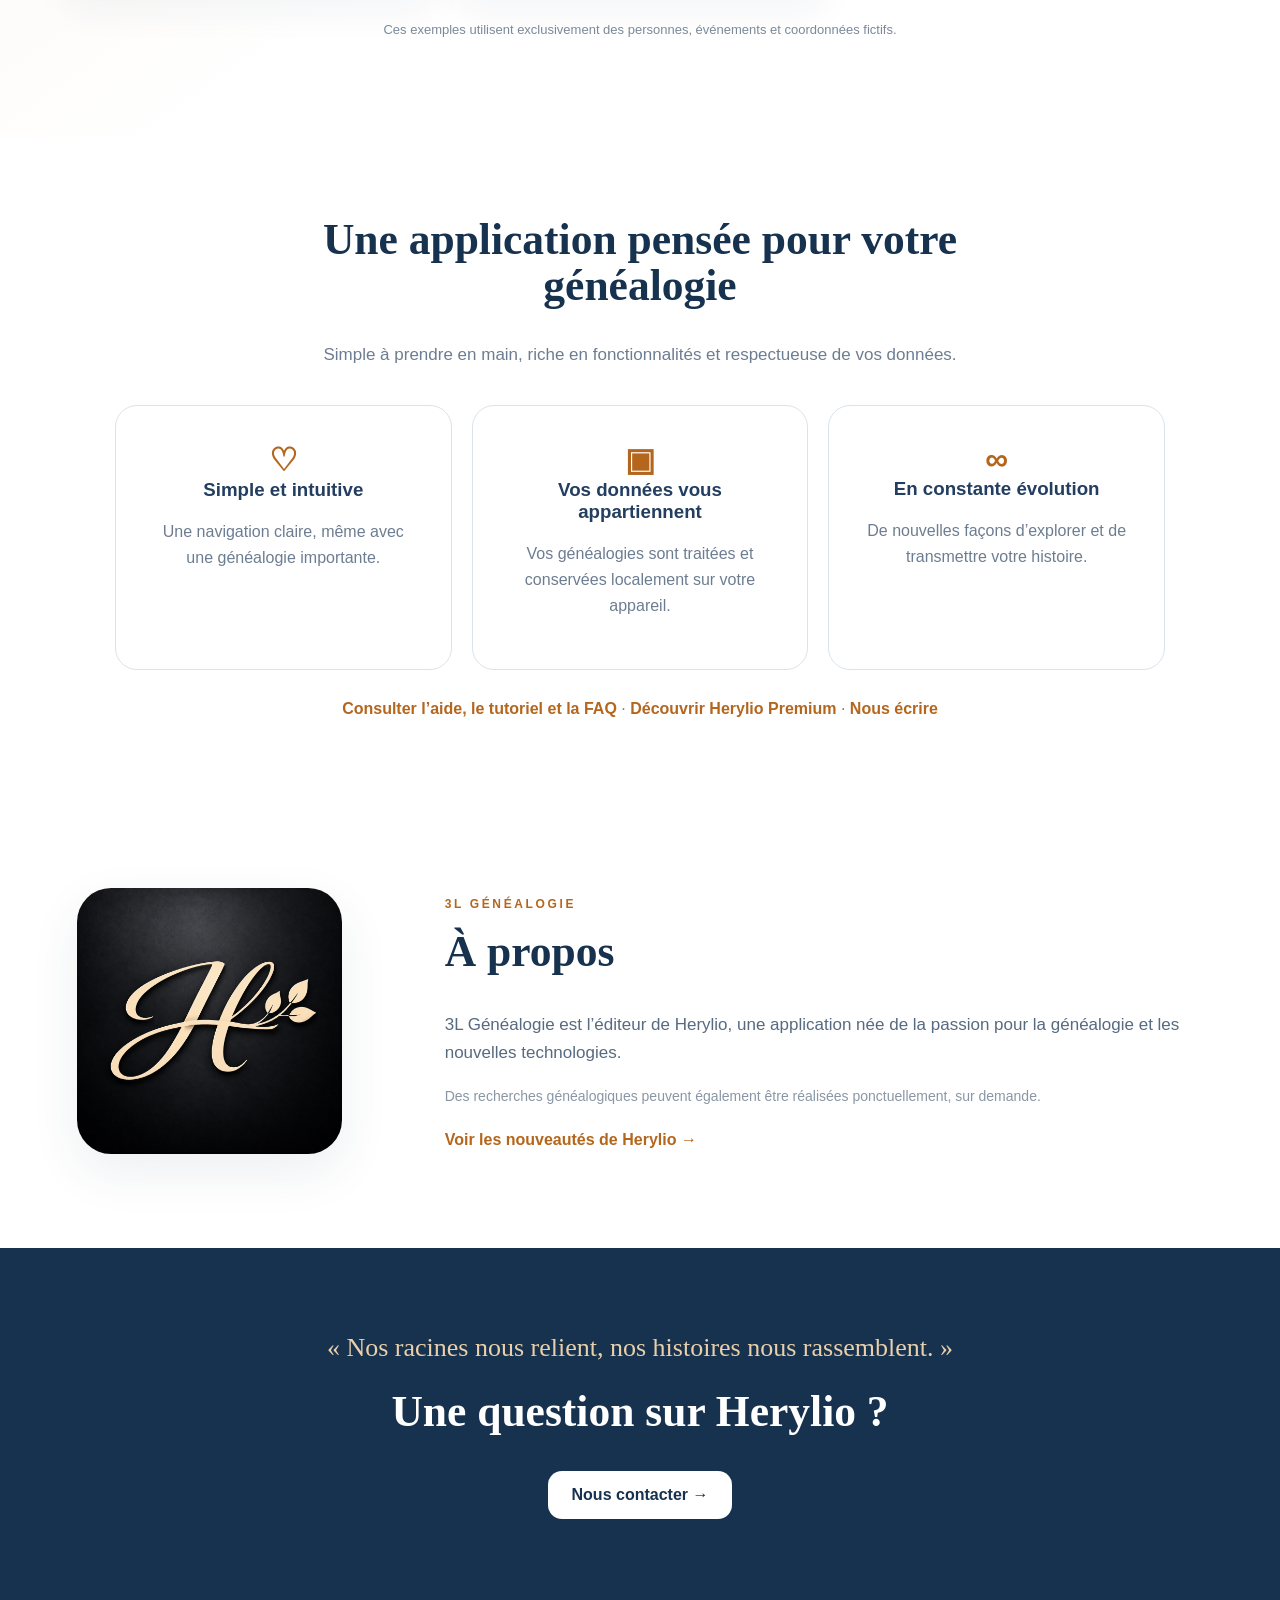
==== commit 8685b952: "Add files via upload" ====
--- a/index.html
+++ b/index.html
@@ -6,7 +6,7 @@
   <title>Herylio — Votre généalogie prend vie</title><link rel="icon" type="image/png" sizes="32x32" href="assets/favicon-32.png"><link rel="apple-touch-icon" sizes="180x180" href="assets/apple-touch-icon.png"><link rel="stylesheet" href="styles.css"><link rel="stylesheet" href="legal.css"><link rel="stylesheet" href="features.css">
 </head>
 <body>
-<header class="top"><a class="brand" href="#accueil"><img src="assets/herylio-logo.png" alt="Logo Herylio"><span><b>3L Généalogie</b><small>Herylio</small></span></a><button class="menu" type="button" aria-label="Ouvrir le menu" aria-expanded="false">☰</button><nav aria-label="Navigation principale"><a href="#accueil">Accueil</a><a href="#herylio">Herylio</a><a href="#fonctions">Fonctionnalités</a><a href="#livre">Livre familial</a><a href="aide.html">Aide</a><a href="premium.html">Premium</a><a href="#apropos">À propos</a><a href="#contact">Contact</a></nav></header>
+<header class="top"><a class="brand" href="#accueil"><img src="assets/herylio-logo.png" alt="Logo Herylio"><span><b>3L Généalogie</b><small>Herylio</small></span></a><button class="menu" type="button" aria-label="Ouvrir le menu" aria-expanded="false">☰</button><nav aria-label="Navigation principale"><a href="#accueil">Accueil</a><a href="#herylio">Herylio</a><a href="#fonctions">Fonctionnalités</a><a href="#livre">Livre familial</a><a href="#exemples">Exemples PDF</a><a href="aide.html">Aide</a><a href="premium.html">Premium</a><a href="#apropos">À propos</a><a href="#contact">Contact</a></nav></header>
 <main>
 <section class="hero" id="accueil"><div class="hero-copy"><p class="eyebrow">EXPLORER · COMPRENDRE · TRANSMETTRE</p><h1><span>Herylio</span>Votre généalogie<br>prend vie</h1><p class="lead">Une application moderne et intuitive pour consulter, explorer et partager votre histoire familiale en toute simplicité.</p><div class="actions"><a class="btn primary" href="#herylio">Découvrir Herylio →</a><a class="btn secondary" href="#fonctions">Voir les fonctionnalités</a></div><p class="note">GEDCOM · HEREDIS 2021 ET + · ANDROID · iOS PROCHAINEMENT</p></div><div class="phones"><img class="phone back" src="assets/captures/statistiques-1.jpg" alt="Statistiques dans Herylio"><img class="phone front" src="assets/captures/fiche-personne.jpg" alt="Fiche d’une personne dans Herylio"></div></section>
 <section class="features" id="fonctions"><article><i>⌘</i><h3>Arbres interactifs</h3><p>Parcourez jusqu’à 10 générations, zoomez et déplacez-vous librement.</p></article><article><i>⌖</i><h3>Cartes et lieux</h3><p>Suivez vos ancêtres dans le temps et dans l’espace.</p></article><article><i>▥</i><h3>Statistiques</h3><p>Découvrez votre généalogie sous un nouvel angle.</p></article><article><i>◫</i><h3>Livre familial</h3><p>Transformez vos données en un véritable livre de famille.</p></article><article><i>⌕</i><h3>Anomalies</h3><p>Repérez les incohérences et les doublons probables.</p></article><article><i>✦</i><h3>Parentés</h3><p>Explorez les liens directs, par alliance et familiaux élargis.</p></article></section>
@@ -30,6 +30,19 @@
   </div>
 </section>
 <section class="book" id="livre"><img src="assets/captures/livre-1.jpg" alt="Livre familial créé avec Herylio"><div><p class="eyebrow">TRANSMETTRE</p><h2>Créez votre livre familial</h2><p>Composez un ouvrage à partir de votre généalogie : fiches, liens familiaux, chronologie, photos et textes. Herylio vous aide à transformer vos recherches en un récit à conserver et à partager.</p><div class="mini"><b>PDF &amp; DOCX</b><span>Une mise en page pensée pour l’histoire familiale</span></div></div></section>
+<section class="pdf-examples" id="exemples" aria-labelledby="pdf-examples-title">
+  <div class="section-head"><p class="eyebrow">VOIR LE RÉSULTAT</p><h2 id="pdf-examples-title">Découvrez des documents créés avec Herylio</h2><p>Ouvrez de véritables exemples au format PDF, réalisés à partir d’une généalogie entièrement fictive.</p></div>
+  <div class="pdf-grid">
+    <a class="pdf-card pdf-card-featured" href="assets/exemples/exemple_livre_familial.pdf" target="_blank" rel="noopener"><span class="pdf-icon" aria-hidden="true">PDF</span><span class="pdf-card-copy"><strong>Livre familial</strong><small>Un ouvrage complet de 33 pages, prêt à conserver et à partager.</small><em>Consulter l’exemple →</em></span></a>
+    <a class="pdf-card" href="assets/exemples/exemple_fiche_personne.pdf" target="_blank" rel="noopener"><span class="pdf-icon" aria-hidden="true">PDF</span><span class="pdf-card-copy"><strong>Fiche d’une personne</strong><small>Une synthèse illustrée de la vie, de la famille et des événements.</small><em>Consulter l’exemple →</em></span></a>
+    <a class="pdf-card" href="assets/exemples/exemple_branche_personne.pdf" target="_blank" rel="noopener"><span class="pdf-icon" aria-hidden="true">PDF</span><span class="pdf-card-copy"><strong>Branche familiale</strong><small>Une branche ascendante mise en page sur 15 pages.</small><em>Consulter l’exemple →</em></span></a>
+    <a class="pdf-card" href="assets/exemples/exemple_cousinade_fiche.pdf" target="_blank" rel="noopener"><span class="pdf-icon" aria-hidden="true">PDF</span><span class="pdf-card-copy"><strong>Fiche de cousinade</strong><small>Les informations utiles d’un participant, réunies sur une page.</small><em>Consulter l’exemple →</em></span></a>
+    <a class="pdf-card" href="assets/exemples/exemple_cousinade_trombinoscope.pdf" target="_blank" rel="noopener"><span class="pdf-icon" aria-hidden="true">PDF</span><span class="pdf-card-copy"><strong>Trombinoscope</strong><small>Un repère visuel pour retrouver facilement les participants.</small><em>Consulter l’exemple →</em></span></a>
+    <a class="pdf-card" href="assets/exemples/exemple_cousinade_badge.pdf" target="_blank" rel="noopener"><span class="pdf-icon" aria-hidden="true">PDF</span><span class="pdf-card-copy"><strong>Badges de cousinade</strong><small>Des badges personnalisés à imprimer pour le jour de la rencontre.</small><em>Consulter l’exemple →</em></span></a>
+    <a class="pdf-card" href="assets/exemples/exemple_cousinade_plan_familial.pdf" target="_blank" rel="noopener"><span class="pdf-icon" aria-hidden="true">PDF</span><span class="pdf-card-copy"><strong>Plan familial</strong><small>Une vue claire des groupes familiaux présents à la cousinade.</small><em>Consulter l’exemple →</em></span></a>
+  </div>
+  <p class="pdf-disclaimer">Ces exemples utilisent exclusivement des personnes, événements et coordonnées fictifs.</p>
+</section>
 <section class="values" id="aide"><div><h2>Une application pensée pour votre généalogie</h2><p>Simple à prendre en main, riche en fonctionnalités et respectueuse de vos données.</p></div><div class="value-grid"><article><b>♡</b><h3>Simple et intuitive</h3><p>Une navigation claire, même avec une généalogie importante.</p></article><article><b>▣</b><h3>Vos données vous appartiennent</h3><p>Vos généalogies sont traitées et conservées localement sur votre appareil.</p></article><article><b>∞</b><h3>En constante évolution</h3><p>De nouvelles façons d’explorer et de transmettre votre histoire.</p></article></div><p class="help-link"><a href="aide.html">Consulter l’aide, le tutoriel et la FAQ</a> · <a href="premium.html">Découvrir Herylio Premium</a> · <a href="mailto:contact@3l-genealogie.fr">Nous écrire</a></p></section>
 <section class="about" id="apropos"><div class="mark"><img src="assets/herylio-logo.png" alt="Logo Herylio"></div><div><p class="eyebrow">3L GÉNÉALOGIE</p><h2>À propos</h2><p>3L Généalogie est l’éditeur de Herylio, une application née de la passion pour la généalogie et les nouvelles technologies.</p><p class="muted">Des recherches généalogiques peuvent également être réalisées ponctuellement, sur demande.</p><a class="text-link" href="notes-version.html">Voir les nouveautés de Herylio →</a></div></section>
 <section class="contact" id="contact"><p>« Nos racines nous relient, nos histoires nous rassemblent. »</p><h2>Une question sur Herylio ?</h2><a class="btn light" href="mailto:contact@3l-genealogie.fr">Nous contacter →</a></section>
--- a/features.css
+++ b/features.css
@@ -19,5 +19,18 @@
 .document-frame{width:min(270px,48%);margin:0;border-radius:8px;overflow:hidden;background:white;box-shadow:0 20px 40px #1c355026;border:1px solid #dce3e8}
 .document-frame:nth-child(2){transform:translateY(24px)}
 .document-frame img{display:block;width:100%;height:auto}
+.pdf-examples{padding:100px max(5vw,28px);background:linear-gradient(145deg,#f7f1e7,#fff 60%)}
+.pdf-examples>.section-head{max-width:800px;margin-bottom:48px}
+.pdf-grid{display:grid;grid-template-columns:repeat(3,minmax(0,1fr));gap:18px;max-width:1180px;margin:0 auto}
+.pdf-card{display:flex;align-items:flex-start;gap:18px;min-height:174px;padding:25px;border:1px solid #e0e6eb;border-radius:22px;background:#fff;box-shadow:0 14px 38px #17324f0c;transition:transform .2s ease,box-shadow .2s ease,border-color .2s ease}
+.pdf-card:hover{transform:translateY(-4px);border-color:#d5b17b;box-shadow:0 22px 45px #17324f18}
+.pdf-card-featured{grid-column:span 2;background:linear-gradient(135deg,#fff,#fbf5ea)}
+.pdf-icon{display:grid;place-items:center;flex:0 0 52px;height:64px;border-radius:8px 8px 12px 8px;background:var(--copper);color:white;font-size:12px;font-weight:850;letter-spacing:.08em;box-shadow:0 8px 18px #b4661d30}
+.pdf-card-copy{display:flex;min-width:0;flex-direction:column;height:100%}
+.pdf-card-copy strong{font-family:Georgia,serif;font-size:21px;line-height:1.2;color:var(--navy2)}
+.pdf-card-copy small{display:block;margin:10px 0 16px;color:#63758a;font-size:14px;line-height:1.55}
+.pdf-card-copy em{margin-top:auto;color:var(--copper);font-size:13px;font-style:normal;font-weight:800}
+.pdf-disclaimer{max-width:1180px;margin:24px auto 0;text-align:center;color:#7b8998;font-size:13px}
 @media(max-width:900px){.feature-story,.feature-story.reverse{grid-template-columns:1fr;gap:38px}.feature-story.reverse .feature-copy,.feature-story.reverse>.screen-frame,.feature-story.reverse>.screen-pair,.feature-story.reverse>.document-pair{order:initial}.feature-copy{max-width:680px}.screen-frame{width:min(360px,88%)}.screen-pair,.document-pair{max-width:620px;margin:auto}}
-@media(max-width:560px){.feature-showcase{padding:70px 14px}.feature-showcase>.section-head{margin-bottom:42px;padding:0 8px}.feature-list{gap:20px}.feature-story{padding:28px 18px;border-radius:24px}.feature-copy>p:last-child{font-size:15px}.screen-frame{width:min(330px,92%)}.screen-pair,.document-pair{gap:8px}.screen-pair .screen-frame{width:49%;border-radius:17px}.document-frame{width:49%}}
+@media(max-width:900px){.pdf-grid{grid-template-columns:repeat(2,minmax(0,1fr))}.pdf-card-featured{grid-column:span 2}}
+@media(max-width:560px){.feature-showcase{padding:70px 14px}.feature-showcase>.section-head{margin-bottom:42px;padding:0 8px}.feature-list{gap:20px}.feature-story{padding:28px 18px;border-radius:24px}.feature-copy>p:last-child{font-size:15px}.screen-frame{width:min(330px,92%)}.screen-pair,.document-pair{gap:8px}.screen-pair .screen-frame{width:49%;border-radius:17px}.document-frame{width:49%}.pdf-examples{padding:70px 16px}.pdf-grid{grid-template-columns:1fr}.pdf-card-featured{grid-column:auto}.pdf-card{min-height:0;padding:21px}.pdf-icon{flex-basis:46px;height:57px}.pdf-card-copy strong{font-size:19px}}
